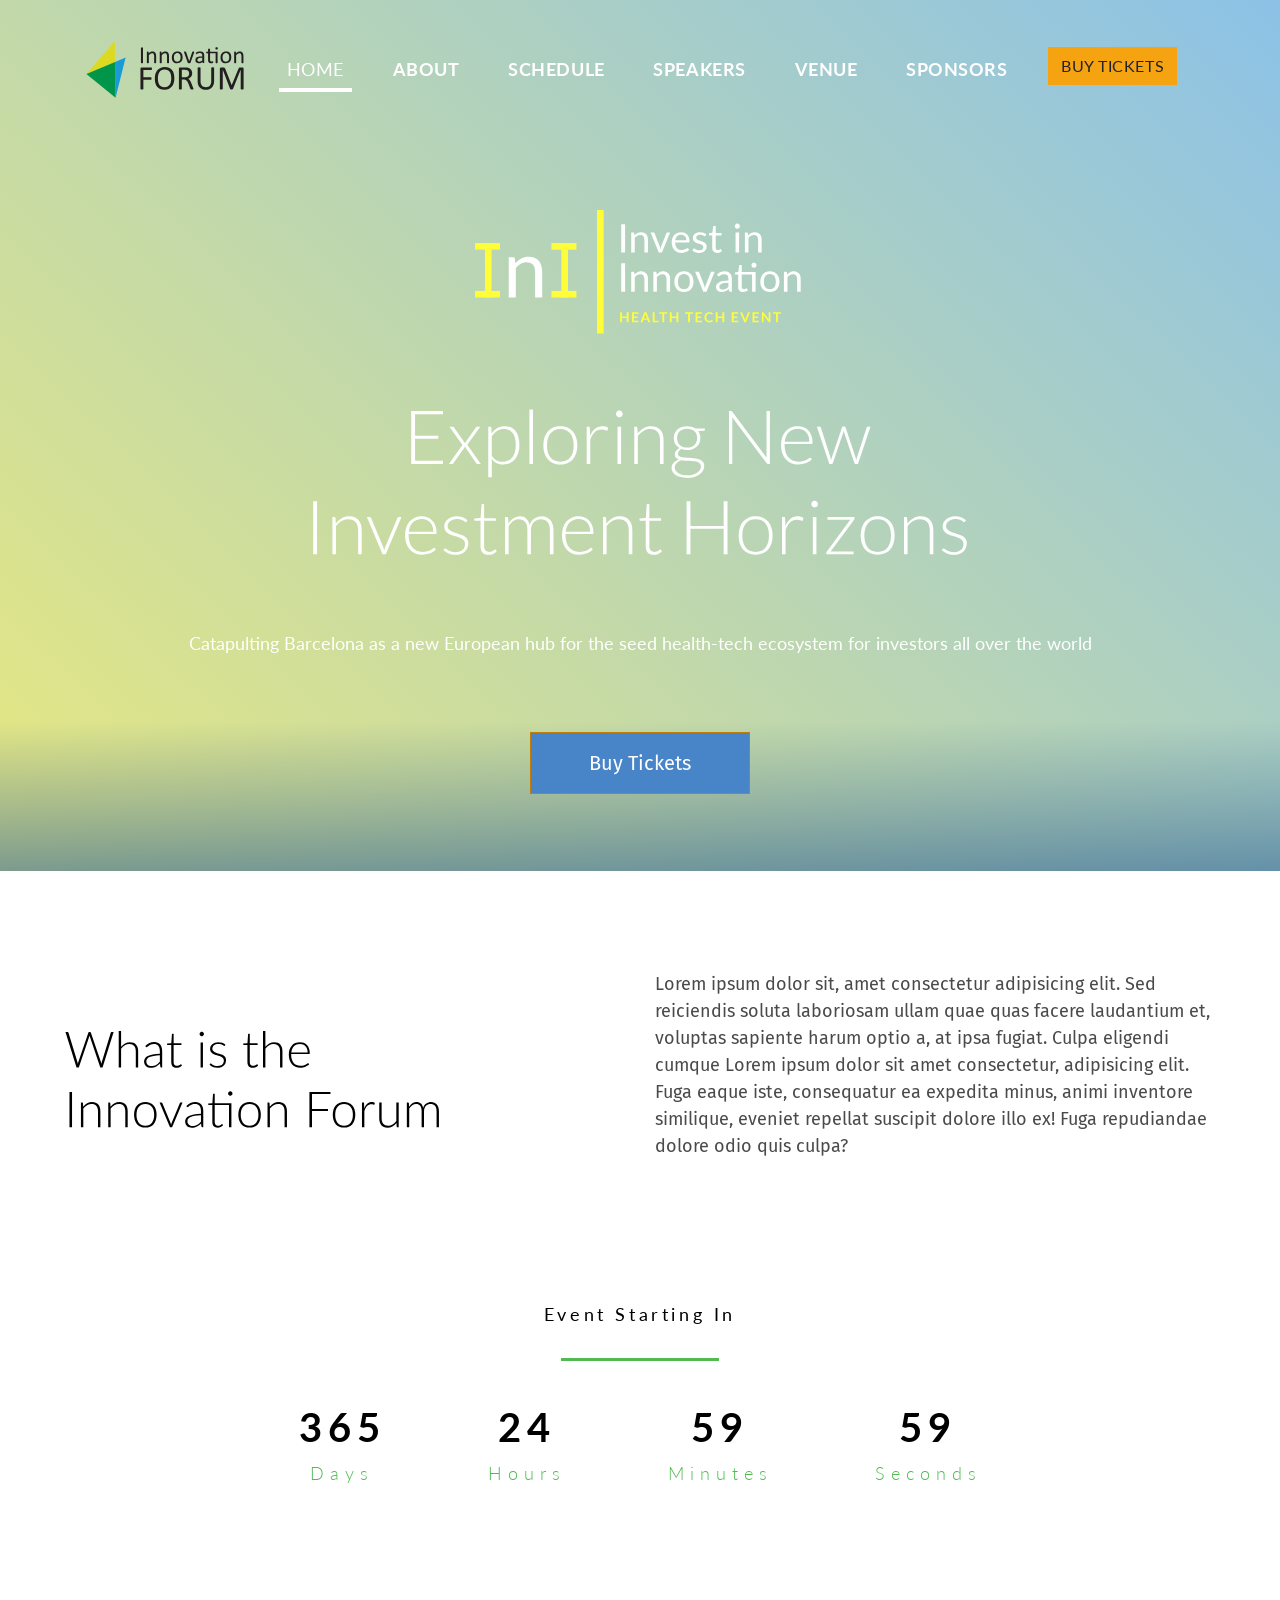
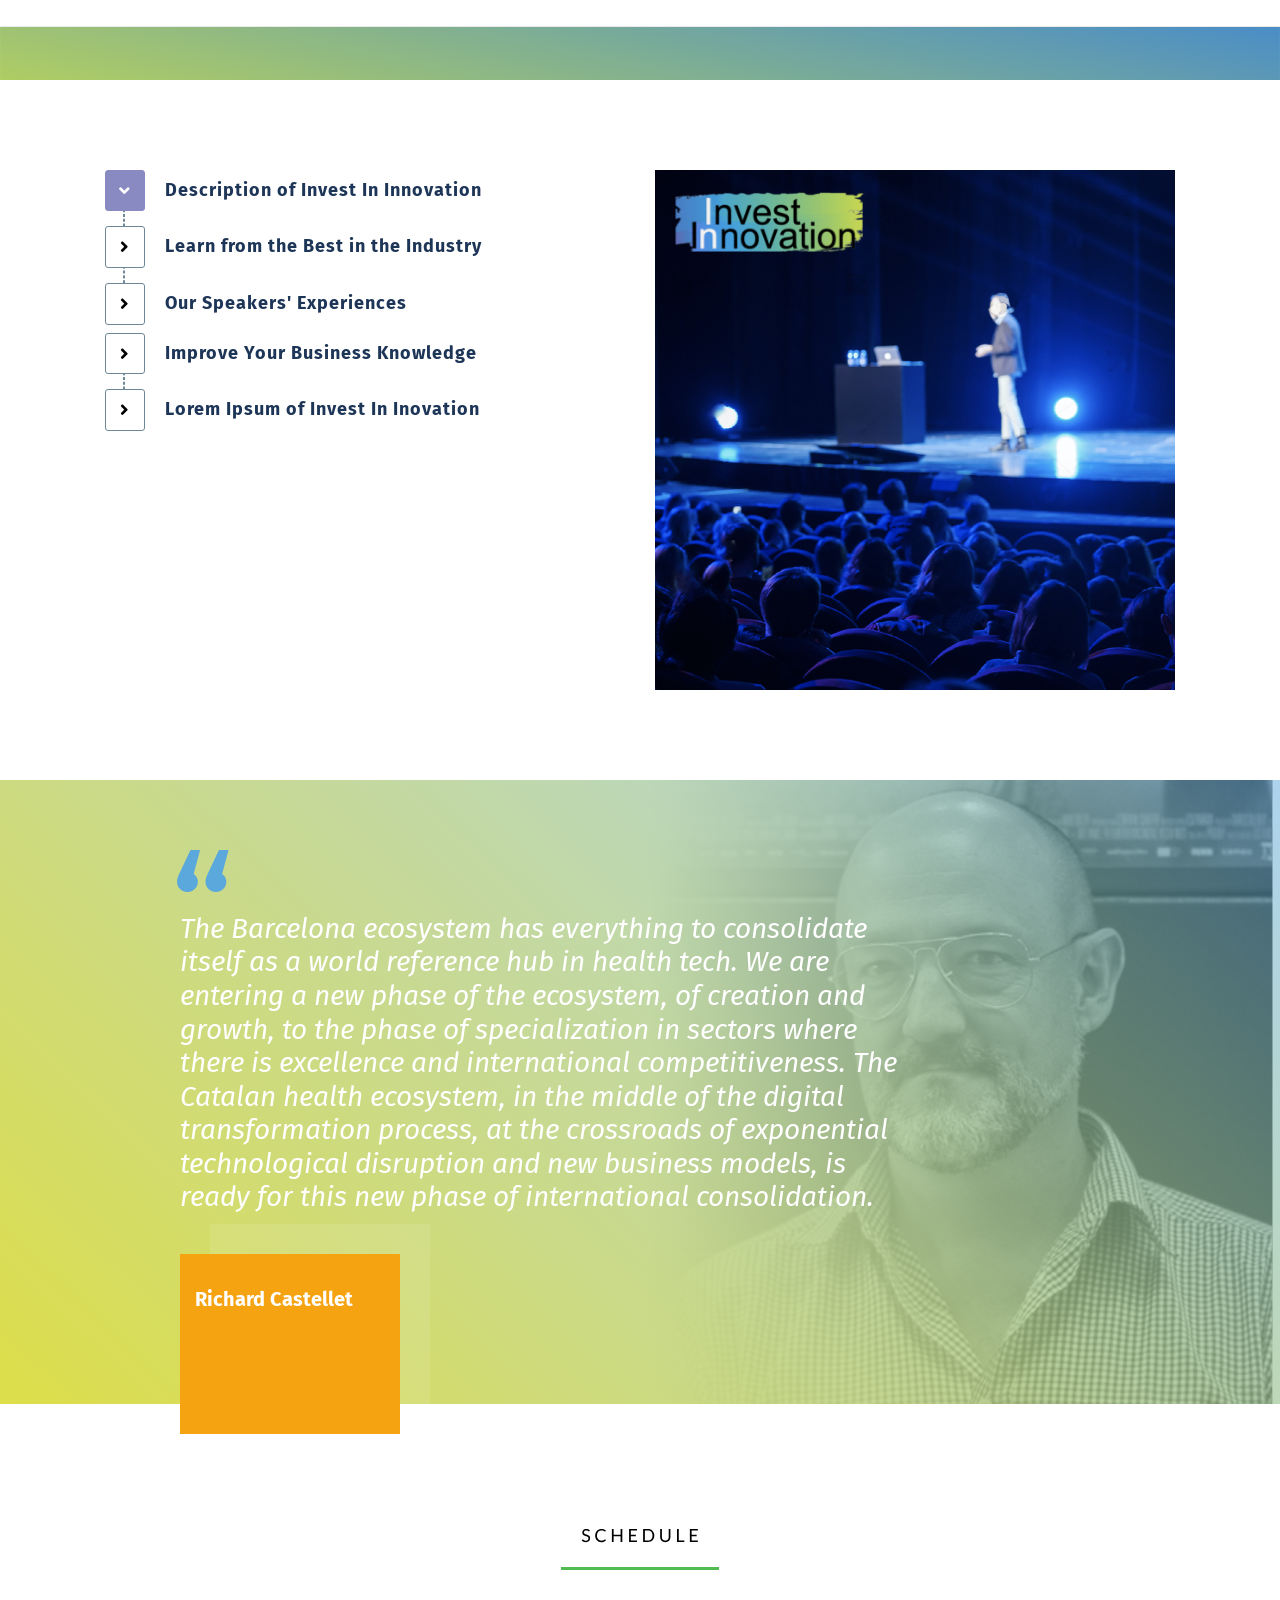
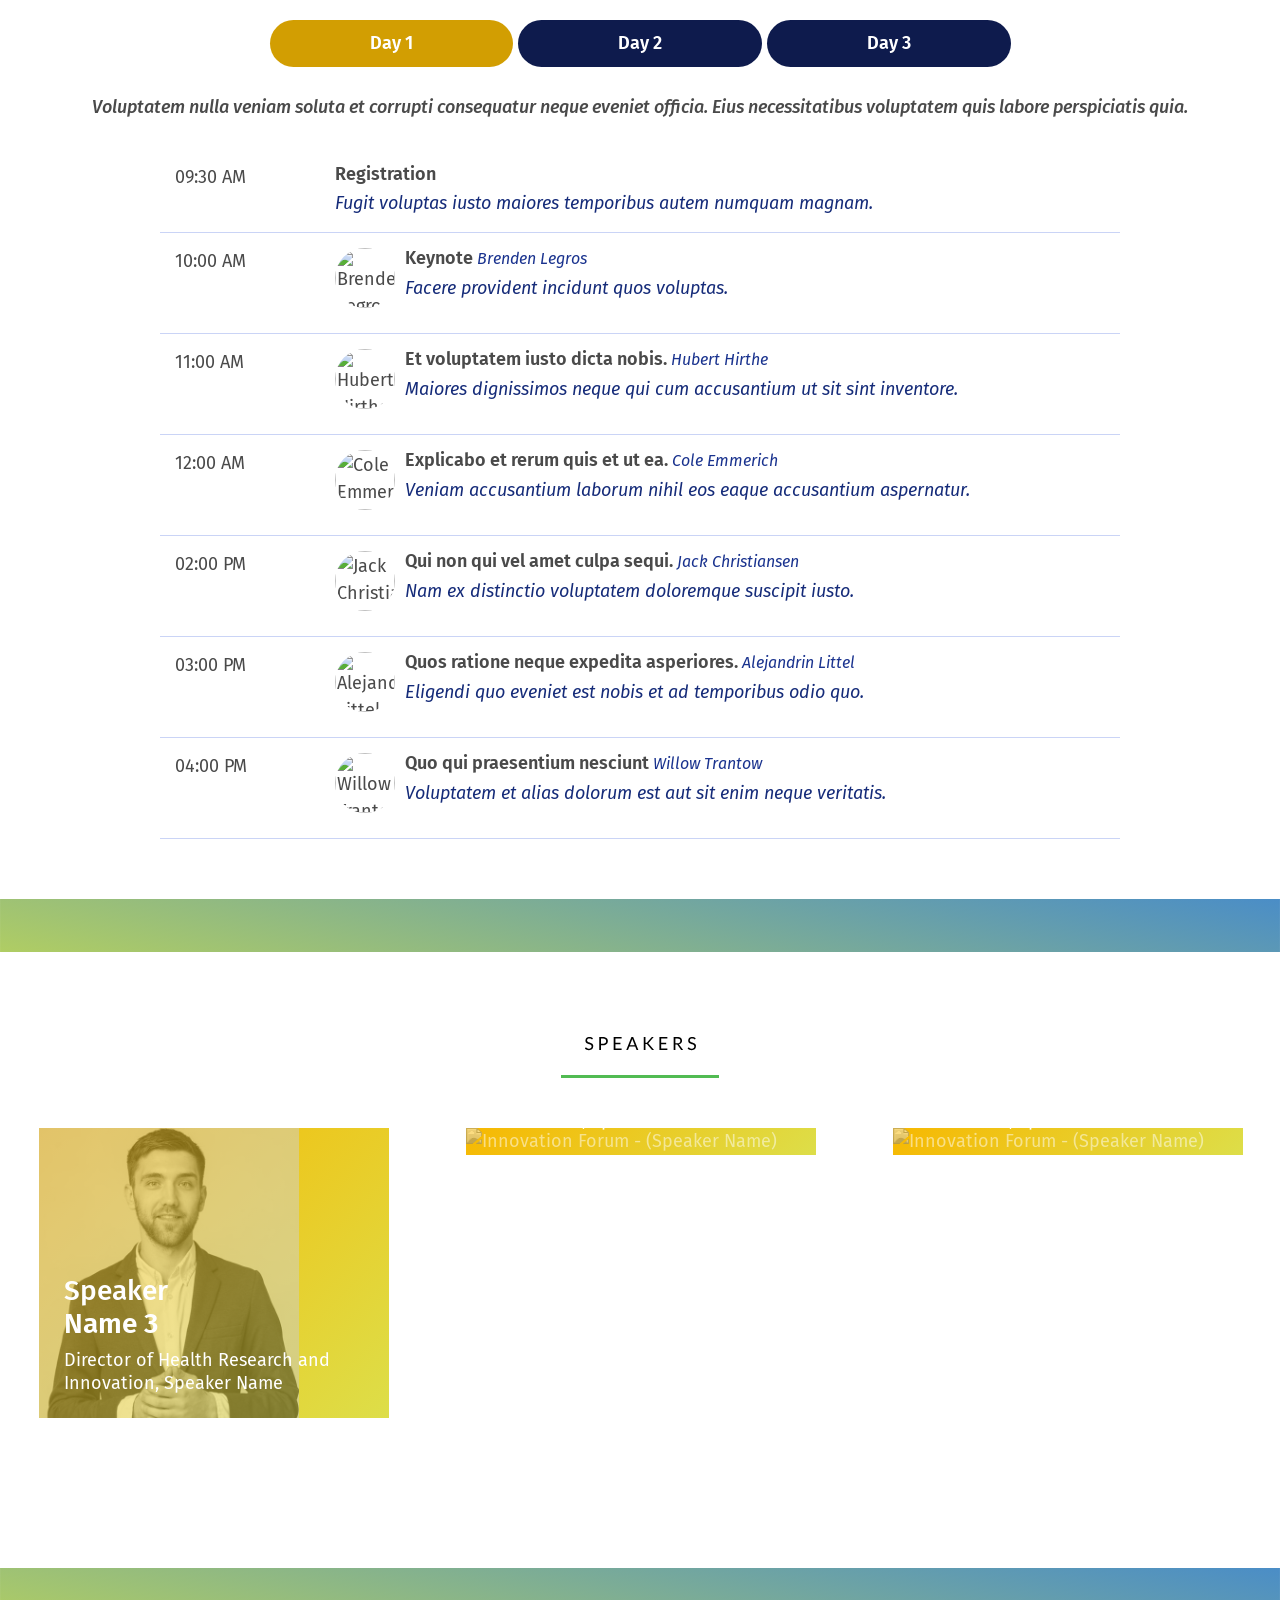
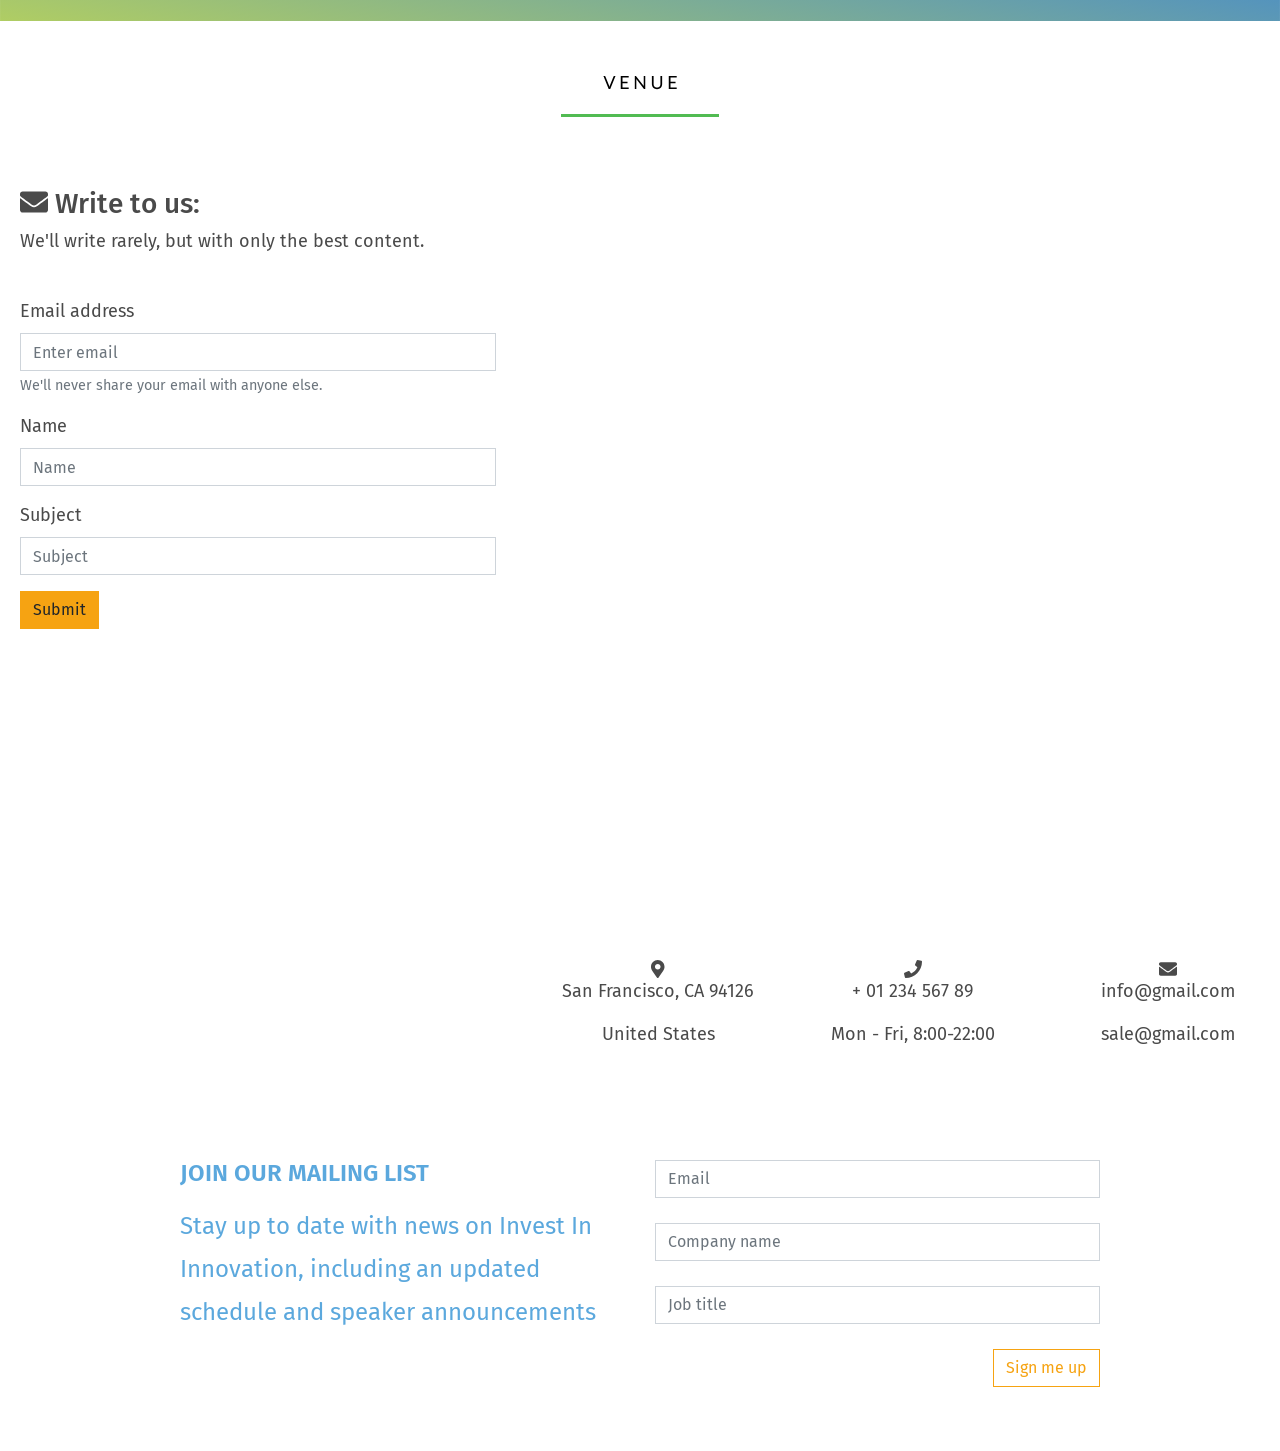
==== index.html @ 5e618ad4 "Updated files and structure" ====
<html lang="en-us">

<head>
    <meta charset="utf-8">
    <meta name="viewport" content="width=device-width, user-scalable=no">
    <meta content="IE=edge,chrome=1" http-equiv="X-UA-Compatible">
    <meta name="theme-color" content="#">
    <title>Invest In Innovation Forum</title>
    <link href="https://fonts.googleapis.com/css?family=Fira+Sans:200,300i,400,600,800" rel="stylesheet">
    <link rel="preconnect" href="https://fonts.googleapis.com">
    <link rel="preconnect" href="https://fonts.gstatic.com" crossorigin>
    <link href="https://fonts.googleapis.com/css2?family=Lato:wght@700&display=swap" rel="stylesheet">
    <script src="https://ajax.googleapis.com/ajax/libs/jquery/1.12.0/jquery.min.js"></script>
    <link href="css/style.css" rel="stylesheet" />
    <link href="css/shame.css" rel="stylesheet" />
    <link href="schedule.css" rel="stylesheet" />
    <link href="Fontawesome/js/fontawesome.min.js" rel="stylesheet">
    <link href="Fontawesome/css/all.min.css" rel="stylesheet">
    <link href="Fontawesome/css/brands.min.css" rel="stylesheet">
    <link href="lib/font-awesome/css/font-awesome.min.css" rel="stylesheet">
  <link href="lib/animate/animate.min.css" rel="stylesheet">
  <link href="lib/venobox/venobox.css" rel="stylesheet">
  <link href="lib/owlcarousel/assets/owl.carousel.min.css" rel="stylesheet">
    <title>Invest in Innovation Forum</title>
    <meta name='robots' content='max-image-preview:large' />
    <meta name="description"
        content="Innovation Forum is proud to present Invest In Innovation, a high caliber, two-day conference displaying the future of the healthcare industry in the next big Innovation Hub, Barcelona, Spain. Get an early-bird ticket now!" />
    <meta name="robots" content="max-snippet:-1, max-image-preview:large, max-video-preview:-1" />
    <!-- <link rel="canonical" href="https://www.horizons.health/" /> -->
    <meta property="og:locale" content="en_GB" />
    <meta property="og:type" content="website" />
    <meta property="og:title" content="Invest in Innovation Forum - Get Your Tickets Now !!" />
    <meta property="og:description"
        content="Innovation Forum is proud to present Invest In Innovation, a high caliber, two-day conference displaying the future of the healthcare industry in the next big Innovation Hub, Barcelona, Spain. Get an early-bird ticket now!" />
    <!-- <meta property="og:url" content="https://www.horizons.health/" /> -->
    <meta property="og:site_name" content="Invest In Innovation Conference" />
    <meta name="twitter:card" content="summary_large_image" />
    <meta name="twitter:description"
        content="Innovation Forum is proud to present Invest In Innovation, a high caliber, two-day conference displaying the future of the healthcare industry in the next big Innovation Hub, Barcelona, Spain. Get an early-bird ticket now!" />
    <meta name="twitter:title" content="Invest in Innovation Forum - Get Your Tickets Now !!" />
    <meta name="twitter:site" content="@Innovation_F" />
    <meta name="twitter:creator" content="@Innovation_F" />
    <meta name="msvalidate.01" content="D6557E4B5E5DD53DD208AFF318657C1C" />
    <meta name="google-site-verification" content="PuX6EXnyDmk45ChRIzCTh4MF5u4_9XWu0lNHl1YGXoU" />
    <meta name="yandex-verification" content="078df958e13ba313" />


</head>

<body>
    <script type="text/javascript">
        // _linkedin_partner_id = "956956";

        window._linkedin_data_partner_ids = window._linkedin_data_partner_ids || [];

        window._linkedin_data_partner_ids.push(_linkedin_partner_id);
    </script>
    <script type="text/javascript">
        (function () {
            var s = document.getElementsByTagName("script")[0];

            var b = document.createElement("script");

            b.type = "text/javascript";
            b.async = true;

            b.src = "https://snap.licdn.com/li.lms-analytics/insight.min.js";

            s.parentNode.insertBefore(b, s);
        })();
    </script>
    <noscript>

        <!-- NEED LINKED IN ACCESS -->

        <!-- <img height="1" width="1" style="display:none;" alt=""
            src="https://dc.ads.linkedin.com/collect/?pid=956956&fmt=gif" /> -->
    </noscript>
    <nav class="main-navbar navbar navbar-expand-xl fixed-top justify-content-between navbar-dark">
        <div class="container">
            <div class="navbar-brand"> <a href="#index"> <img class="logo-dark" src="images/logo_innoforum.svg"
                        alt="Innovation Forum" width="160" height="60"> <img class="logo-light"
                        src="images/logo_innoforum.svg" alt="Innovation Forum" width="160" height="60"> </a></div>
            <button class="navbar-toggler collapsed" type="button" data-toggle="collapse"
                data-target="#navbarSupportedContent" aria-controls="navbarSupportedContent" aria-expanded="false"
                aria-label="Toggle navigation"> <span class="icon-bar"></span> </button>
            <div class="collapse navbar-collapse" id="navbarSupportedContent">
                <ul class="navbar-nav ml-auto">
                    </li>
                    <li class="nav-item active"><a class="nav-link" href="">Home</a></li>
                    <li class="nav-item"><a class="nav-link" href="">About</a></li>
                    <li class="nav-item"><a class="nav-link" href="">Schedule</a></li>
                    <li class="nav-item"><a class="nav-link" href="">Speakers</a></li>
                    <li class="nav-item"><a class="nav-link" href="">Venue</a></li>
                    <li class="nav-item"><a class="nav-link" href="">Sponsors</a></li>
                    <li class="nav-item"><a class="btn btn-primary" href="#" role="button">Buy Tickets</a></li>
                </ul>
            </div>
        </div>
    </nav>
    <script>
        $(document).ready(function () {
            $(".main-navbar .navbar-toggler").on("click", function () {
                $('.main-navbar').toggleClass('opened');
            });

            if ($('body').hasClass('faq-article')) {
                $('.main-navbar	').addClass('navbar-light bg-light').removeClass('navbar-dark');
            } else {
                $(".main-navbar .navbar-toggler").on("click", function () {
                    if ($(window).scrollTop() < 1 && $('.navbar-collapse.collapse').hasClass('show')) {
                        $('.main-navbar').removeClass('navbar-light bg-light').addClass('navbar-dark');
                    } else {
                        $('.main-navbar	').addClass('navbar-light bg-light').removeClass('navbar-dark');
                    }
                });
                $(window).on('scroll', function () {
                    if ($(window).scrollTop() >= 1) {
                        $('.main-navbar').addClass('navbar-light bg-light').removeClass('navbar-dark');
                    } else if ($(window).scrollTop() < 1 && $('.navbar-collapse.collapse').hasClass(
                            'show')) {
                        $('.main-navbar').addClass('navbar-light bg-light').removeClass('navbar-dark');
                    } else {
                        $('.main-navbar').removeClass('navbar-light bg-light').addClass('navbar-dark');
                    }
                });
            }

            $(document).keyup(function (e) {
                if (e.keyCode == 27) {
                    if ($('.navbar-collapse.collapse').hasClass('show')) {
                        $(".navbar-toggler").click();
                    }
                }
            });
        });
    </script>

    <main id="index">
        <header class="default home-header video-header">
            <div class="home-header-bg"
                style="background-image:url('https://www.horizons.health/wp-content/themes/hh-moka/media/home-header-bg.jpg')">
            </div>
            <div class="video-container">
                <video webkit-playsinline="" autoplay="" loop="" muted="">
                    <source src="images/1037762702-preview_wJ7BXAA3_2S5J.mp4" type="video/mp4">
                </video>
            </div>
            <div class="container">
                <div class="ini-logo"> <img src="images/ini_logo.svg" alt="Invest In Innovation Logo" width="330"
                        height="122"></div>
                <img src="images/Explore.svg" alt="Explore New Investments" width="654" height="177" style="
                        margin-bottom: 75px;">
                <section class="explore" style="margin-bottom: 75px;">
                    <p>Catapulting Barcelona as a new European hub for the seed health-tech ecosystem for investors all over the world</p>
                </section>
                <div class="d-flex justify-content-center">
                    <span class="buy-ticket-btn">
                        <button class="btn btn-primary btn-lg active">Buy Tickets</button>
                    </span>
                </div>
                <br>
                <span id="about"></span>
        </header>
        <section class="section-about" style=" margin-top: 50px; margin-bottom: 50px;">
            <div class="container-fluid">
                <div class="row">
                    <div class="col-lg-6">
                        <img src="images/what-is.svg" alt="What Is Innovation Forum" width="374" height="117.6" style="
                        margin-top: 110px; margin-left: 50px; margin-right: 50px; margin-bottom: 50px">
                    </div>
                    <div class="col-lg-6">
                        <p class="whatis-if">Lorem ipsum dolor sit, amet consectetur adipisicing elit. Sed reiciendis
                            soluta laboriosam ullam quae quas facere laudantium et, voluptas sapiente harum optio a, at
                            ipsa fugiat. Culpa eligendi cumque Lorem ipsum dolor sit amet consectetur, adipisicing elit.
                            Fuga eaque iste, consequatur ea expedita minus, animi inventore similique, eveniet repellat
                            suscipit dolore illo ex! Fuga repudiandae dolore odio quis culpa?</p>
                    </div>
                </div>
            </div>
        </section>
        <section id="countdown">
            <div class="container">
                <div class="col-md-12 align-self-center”">
                    <div class=”row”>
                        <h1 class="wow bounceIn" data-wow-delay="0.9s" style="
                                                margin-top: 50‒;
                                                margin-top: 0px;
                                                padding-top: 25px;
                                                padding-bottom: 100‒;
                                            ">

                            <small>Event Starting In </small></h1>
                            <img src="images/countdown_line.svg" style="
                            margin-top: 25‒;
                            margin-top: 0px;
                            padding-top: 25px;
                            padding-bottom: 100‒;
                        ">

                        <!-- Edit js/init.js file for the date and time -->
                        <ul class="countdown">
                            <li> <span class="days">365</span>
                                <h3>Days</h3>
                            </li>
                            <li> <span class="hours">24</span>
                                <h3>Hours</h3>
                            </li>
                            <li> <span class="minutes">59</span>
                                <h3>Minutes</h3>
                            </li>
                            <li> <span class="seconds">59</span>
                                <h3>Seconds</h3>
                            </li>
                        </ul>
                    </div>
                </div>
            </div>
        </section>
        </section>
        <!-- <section>
            <img src="images/border.svg" alt="border" width="1600"
                        height="66">
        </section> -->
        <!-- <section class="section-counters">
            <div class="container">
                <div class="row justify-content-center text-center">
                    <div class="col-sm-6 mb-5 col-lg-3 mb-lg-0">
                        <img src="images/Attendees.svg" alt="Attendees icon" width="97" height="97">
                        <div class="counter-number">
                            <span data-count="300">300+</span>

                        </div>
                        <div class="number-label">ATTENDEES</div>
                    </div>
                    <div class="col-sm-6 mb-5 col-lg-3 mb-lg-0">
                        <img src="images/Podium With Speaker-595b40b65ba036ed117d2217.svg"
                            alt="Podium wirh Speaker icon" width="97" height="97">
                        <div class="counter-number">
                            <span data-count="10">10</span>
                            +
                        </div>
                        <div class="number-label">SPEAKERS</div>
                    </div>
                    <div class="col-sm-6 mb-5 col-lg-3 mb-lg-0">
                        <img src="images/2056-512_1.svg" alt="Investor icon" width="97" height="97">
                        <div class="counter-number">
                            <span data-count="100">100</span>
                            +
                        </div>
                        <div class="number-label">INDUSTRY INVESTORS</div>
                    </div>
                    <div class="col-sm-6 mb-5 col-lg-3 mb-lg-0">
                        <img src="images/Companies.svg" alt="Companies icon" width="97" height="97">
                        <div class="counter-number">
                            <span data-count="30">30</span>
                            +
                        </div>
                        <div class="number-label">START-UPS</div>
                    </div>
                </div>
            </div>
        </section>
        <script type="text/javascript">
            $(window).on('load scroll', function () {
                var topWindow = $(window).scrollTop();
                var heightWindow = $(window).height();
                var bottomWindow = topWindow + heightWindow;
                var top = $('.section-counters').offset().top;

                $(".section-counters .counter-number span").each(function (i) {
                    var path = $(this);
                    var pathCount = path[0].dataset.count;
                    if (top <= bottomWindow) {
                        if (!path.hasClass('counted')) {
                            path.addClass('counted');
                            path.animateNumber({
                                number: pathCount,
                            }, 2000);
                        }
                    }
                });
            });
        </script> -->
         <section>
            <img src="images/border.svg" alt="border" width="1600"
                        height="66">
        </section>
        <section class="description_ini">
        <div class="container-fluid">
            <div class="row">
                <div class="col-lg-6">
                    <div class="panel-group" id="accordion" role="tablist" aria-multiselectable="true">
                        <div class="panel panel-default">
                            <div class="panel-heading" role="tab" id="headingOne">
                                <h4 class="panel-title">
                                    <a role="button" data-toggle="collapse" data-parent="#accordion" href="#collapseOne" aria-expanded="true" aria-controls="collapseOne">
                                        Description of Invest In Innovation
                                    </a>
                                </h4>
                            </div>
                            <div id="collapseOne" class="panel-collapse collapse in" role="tabpanel" aria-labelledby="headingOne">
                                <div class="panel-body">
                                    <p>Lorem ipsum dolor sit amet, consectetur adipiscing elit. Praesent nisl lorem, dictum id pellentesque at, vestibulum ut arcu. Curabitur erat libero, egestas eu tincidunt ac, rutrum ac justo. Vivamus condimentum laoreet lectus, blandit posuere tortor aliquam vitae. Curabitur molestie eros. </p>
                                </div>
                            </div>
                        </div>
                        <div class="panel panel-default">
                            <div class="panel-heading" role="tab" id="headingTwo">
                                <h4 class="panel-title">
                                    <a class="collapsed" role="button" data-toggle="collapse" data-parent="#accordion" href="#collapseTwo" aria-expanded="false" aria-controls="collapseTwo">
                                        Learn from the Best in the Industry
                                    </a>
                                </h4>
                            </div>
                            <div id="collapseTwo" class="panel-collapse collapse" role="tabpanel" aria-labelledby="headingTwo">
                                <div class="panel-body">
                                    <p>Lorem ipsum dolor sit amet, consectetur adipiscing elit. Praesent nisl lorem, dictum id pellentesque at, vestibulum ut arcu. Curabitur erat libero, egestas eu tincidunt ac, rutrum ac justo. Vivamus condimentum laoreet lectus, blandit posuere tortor aliquam vitae. Curabitur molestie eros. </p>
                                </div>
                            </div>
                        </div>
                        <div class="panel panel-default">
                            <div class="panel-heading" role="tab" id="headingThree">
                                <h4 class="panel-title">
                                    <a class="collapsed" role="button" data-toggle="collapse" data-parent="#accordion" href="#collapseThree" aria-expanded="false" aria-controls="collapseThree">
                                        Our Speakers' Experiences 
                                    </a>
                                </h4>
                            </div>
                            <div id="collapseThree" class="panel-collapse collapse" role="tabpanel" aria-labelledby="headingThree">
                                <div class="panel-body">
                                    <p>Lorem ipsum dolor sit amet, consectetur adipiscing elit. Praesent nisl lorem, dictum id pellentesque at, vestibulum ut arcu. Curabitur erat libero, egestas eu tincidunt ac, rutrum ac justo. Vivamus condimentum laoreet lectus, blandit posuere tortor aliquam vitae. Curabitur molestie eros. </p>
                                </div>
                            </div>
                            <div class="panel panel-default">
                                <div class="panel-heading" role="tab" id="headingFour">
                                    <h4 class="panel-title">
                                        <a class="collapsed" role="button" data-toggle="collapse" data-parent="#accordion" href="#collapseFour" aria-expanded="false" aria-controls="collapseFour">
                                            Improve Your Business Knowledge
                                        </a>
                                    </h4>
                                </div>
                                <div id="collapseFour" class="panel-collapse collapse" role="tabpanel" aria-labelledby="headingFour">
                                    <div class="panel-body">
                                        <p>Lorem ipsum dolor sit amet, consectetur adipiscing elit. Praesent nisl lorem, dictum id pellentesque at, vestibulum ut arcu. Curabitur erat libero, egestas eu tincidunt ac, rutrum ac justo. Vivamus condimentum laoreet lectus, blandit posuere tortor aliquam vitae. Curabitur molestie eros. </p>
                                    </div>
                                </div>
                            </div>
                            <div class="panel panel-default">
                                <div class="panel-heading" role="tab" id="headingFive">
                                    <h4 class="panel-title">
                                        <a class="collapsed" role="button" data-toggle="collapse" data-parent="#accordion" href="#collapseFive" aria-expanded="false" aria-controls="collapseFive">
                                            Lorem Ipsum of Invest In Inovation
                                        </a>
                                    </h4>
                                </div>
                                <div id="collapseFive" class="panel-collapse collapse" role="tabpanel" aria-labelledby="headingFive">
                                    <div class="panel-body">
                                        <p>Lorem ipsum dolor sit amet, consectetur adipiscing elit. Praesent nisl lorem, dictum id pellentesque at, vestibulum ut arcu. Curabitur erat libero, egestas eu tincidunt ac, rutrum ac justo. Vivamus condimentum laoreet lectus, blandit posuere tortor aliquam vitae. Curabitur molestie eros. </p>
                                    </div>
                                </div>
                            </div>
                        </div>
                    </div>
                </div>
                <div class="col-lg-6">
                    <img src="images/conference.svg" alt="Invest In Innovation Logo" width="572"
                        height="572">
                </div>
            </div>
        </div>
    </section>
    <section class="testimonials">
        <div id="carouselTestimonials" class="carousel slide carousel-fade" data-ride="carousel" data-pause="true">
            <div class="carousel-inner">
                <div class="carousel-item text-right active">
                    <div class="carousel-item-content">
                        <div class="testimonial-image">
                            <img width="240" height="361" src="images/castlett.svg"
                                class="attachment-speakerlist size-speakerlist"
                                alt="Invest In Innovation - Richard Castellet" loading="lazy" 
                                srcset="images/castlett.svg 240w, images/castlett.svg 150w, images/castlett.svg 300w, images/castlett.svg 768w, images/castlett.svg 900w"
                                sizes="(max-width: 238px) 100vw, 238px" />
                        </div>
                        <div class="container text-left">
                            <div class="row justify-content-right justify-content-md-right">
                                <div class="col-11 col-md-10 offset-lg-1 col-lg-8">
                                    <blockquote> The Barcelona ecosystem has everything to consolidate itself as a
                                        world reference
                                        hub in health tech. We are entering a new phase of the ecosystem, of
                                        creation and growth, to
                                        the phase of specialization in sectors where there is excellence and
                                        international competitiveness.
                                        The Catalan health ecosystem, in the middle of the digital transformation
                                        process, at the crossroads
                                        of exponential technological disruption and new business models, is ready
                                        for this new phase of international
                                        consolidation.</blockquote>
                                    <div class="testimonial-author">
                                        <p class="author-name">Richard Castellet</p>
                                    </div>
                                </div>
                            </div>
                        </div>
                    </div>
                </div>
                <div class="carousel-item text-right ">
                    <div class="carousel-item-content">
                        <div class="testimonial-image">
                            <img width="240" height="361"
                                src="https://www.horizons.health/wp-content/uploads/2019/02/dr_hermann_hauser-700x700.jpg"
                                class="attachment-speakerlist size-speakerlist"
                                alt="Health Horizons Conference - Hermann Hauser" loading="lazy"
                                srcset="https://www.horizons.health/wp-content/uploads/2019/02/dr_hermann_hauser-700x700.jpg 240w, https://www.horizons.health/wp-content/uploads/2019/02/dr_hermann_hauser-150x150.jpg 150w, https://www.horizons.health/wp-content/uploads/2019/02/dr_hermann_hauser-300x300.jpg 300w, https://www.horizons.health/wp-content/uploads/2019/02/dr_hermann_hauser-768x768.jpg 768w, https://www.horizons.health/wp-content/uploads/2019/02/dr_hermann_hauser-250x250.jpg 250w, https://www.horizons.health/wp-content/uploads/2019/02/dr_hermann_hauser-350x350.jpg 350w, https://www.horizons.health/wp-content/uploads/2019/02/dr_hermann_hauser-450x450.jpg 450w, https://www.horizons.health/wp-content/uploads/2019/02/dr_hermann_hauser-650x650.jpg 650w, https://www.horizons.health/wp-content/uploads/2019/02/dr_hermann_hauser-600x600.jpg 600w, https://www.horizons.health/wp-content/uploads/2019/02/dr_hermann_hauser-100x100.jpg 100w, https://www.horizons.health/wp-content/uploads/2019/02/dr_hermann_hauser.jpg 900w"
                                sizes="(max-width: 238px) 100vw, 238px" />
                        </div>
                        <div class="container text-left">
                            <div class="row justify-content-center justify-content-md-center">
                                <div class="col-11 col-md-10 offset-lg-1 col-lg-8">
                                    <blockquote> Lorem, ipsum dolor sit amet consectetur adipisicing elit. Sunt, exercitationem nemo dolorem nobis mollitia aperiam facilis accusamus hic repellat quo quis quidem dignissimos quisquam illo itaque, omnis doloremque, repudiandae cum? Lorem ipsum dolor sit, amet consectetur adipisicing elit. Commodi temporibus provident iste voluptatum ullam possimus laboriosam asperiores totam minima rerum ipsum natus quisquam repudiandae neque libero, soluta similique cupiditate placeat.</blockquote>
                                    <div class="testimonial-author">
                                        <p class="author-name">Dr. Hermann Hauser</p>
                                    </div>
                                </div>
                            </div>
                        </div>
                    </div>
                </div>
                <div class="carousel-item text-right ">
                    <div class="carousel-item-content">
                        <div class="testimonial-image">
                            <img width="238" height="297"
                                src="https://www.horizons.health/wp-content/uploads/2019/02/Screen-Shot-2013-10-09-at-22.54.03.png"
                                class="attachment-speakerlist size-speakerlist"
                                alt="Health Horizons Conference - Andy Richards" loading="lazy"
                                srcset="https://www.horizons.health/wp-content/uploads/2019/02/Screen-Shot-2013-10-09-at-22.54.03.png 238w, https://www.horizons.health/wp-content/uploads/2019/02/Screen-Shot-2013-10-09-at-22.54.03-200x250.png 200w"
                                sizes="(max-width: 238px) 100vw, 238px" />
                        </div>
                        <div class="container text-left">
                            <div class="row justify-content-center justify-content-md-center">
                                <div class="col-11 col-md-10 offset-lg-1 col-lg-8">
                                    <blockquote> Exciting, really dynamic atmosphere and I look forward to be
                                        involved in these events in the future</blockquote>
                                    <div class="testimonial-author">
                                        <p class="author-name">Dr. Andy Richards</p>
                                    </div>
                                </div>
                            </div>
                        </div>
                    </div>
                </div>
                <div class="carousel-item text-right ">
                    <div class="carousel-item-content">
                        <div class="testimonial-image">
                            <img width="240" height="361"
                                src="https://www.horizons.health/wp-content/uploads/2019/02/ann-700x700.jpeg"
                                class="attachment-speakerlist size-speakerlist"
                                alt="Health Horizons Conference - Ann" loading="lazy"
                                srcset="https://www.horizons.health/wp-content/uploads/2019/02/ann-700x700.jpeg 700w, https://www.horizons.health/wp-content/uploads/2019/02/ann-150x150.jpeg 150w, https://www.horizons.health/wp-content/uploads/2019/02/ann-300x300.jpeg 300w, https://www.horizons.health/wp-content/uploads/2019/02/ann-100x100.jpeg 100w"
                                sizes="(max-width: 240px) 100vw, 240px" />
                        </div>
                        <div class="container text-left">
                            <div class="row justify-content-center justify-content-md-center">
                                <div class="col-11 col-md-10 offset-lg-1 col-lg-8">
                                    <blockquote> it's been an absolutely fantastic opportunity to come here and see
                                        innovation happening on the ground</blockquote>
                                    <div class="testimonial-author">
                                        <p class="author-name">Dr. Ann Connolly</p>
                                    </div>
                                </div>
                            </div>
                        </div>
                    </div>
                </div>
            </div>
            <div class="arrows">
                <div class="container">
                    <div class="row justify-content-center justify-content-md-center">
                        <div class="col-11 col-md-10 offset-lg-1 col-lg-8">
                            <a class="carousel-control-prev" href="#carouselTestimonials" role="button"
                                data-slide="prev">
                                <span class="carousel-control-prev-icon" aria-hidden="true"></span>
                                <span class="sr-only">Previous</span>
                            </a>
                            <a class="carousel-control-next" href="#carouselTestimonials" role="button"
                                data-slide="next">
                                <span class="carousel-control-next-icon" aria-hidden="true"></span>
                                <span class="sr-only">Next</span>
                            </a>
                        </div>
                    </div>
                </div>
            </div>
        </div>
    </section>
        <!-- <section class="section-default">

            <div class="container">
                <div class="row justify-content-center">
                    <div class="col-11 col-sm-12 col-lg-10">
                        <div class="row">
                            <div>
                                <h2 class="section-title"> The Next Great HealthTech Innovation Hub </h2>
                            </div>
                            <div class="col-md-6 mt-5 mt-md-0"><img src="images/barcelona_health_hub.jpeg"
                                    alt="Investor icon" width="650" height="360"></div>
                            <p class="col-md-6">The World Health Organization defines health technology
                                as the "application of organized knowledge and skills in the form of devices, drugs,
                                vaccines, procedures and systems developed to solve a health problem and improve the
                                quality of life. This includes pharmaceuticals, organizational devices, procedures
                                and systems used in the healthcare industry, as well as computer-aided information
                                systems.</p>

                            <p>Traditionally, Tel Aviv (Israel), Boston (USA) and Cambridge (UK) have become
                                some of the most recognized centers of healthcare innovation in the world. Recently,
                                Barcelona has emerged as the next great innovation center, showing the promise of
                                reaching this pinnacle level in the fight to be the next great innovation benchmark
                                in Europe.
                            </p>
                            <p class="col-md-12">The last few years have shown a significant growth in the number of
                                Catalan
                                start-ups. As a result, custom programs, such as IMAGINE IF, have been exceptionally
                                successful in focusing on supporting innovative projects and maximizing their
                                business potential.
                            </p>
                            <br>The success of established startups can be primarily attributed to increased
                            access to financial support from national and local governments, as well as
                            collaborative coworking spaces.
                            <br>
                            <br>The documented track record of success shows that Barcelona is on the brink of
                            an explosion of innovation and the next main target for private or institutional
                            investment. The injection of capital from the private sector could accelerate the
                            growth of Catalan scientific companies and keep Barcelona as the next great hub of
                            innovation.
                        </div>
                    </div>
                </div>
            </div>
            </div>
            </div>
            <span id="speakers"></span>
        </section> -->
        <section id="schedule" class="section-with-bg">
            <div class="container-fluid">
              <div class="section-header">
                <img src="images/event_schedule.svg" alt="Invest In Innovation Logo" width="158"
                        height="46">
              </div>
      
              <ul class="nav nav-tabs" role="tablist">
                <li class="nav-item">
                  <a class="nav-link active" href="#day-1" role="tab" data-toggle="tab">Day 1</a>
                </li>
                <li class="nav-item">
                  <a class="nav-link" href="#day-2" role="tab" data-toggle="tab">Day 2</a>
                </li>
                <li class="nav-item">
                  <a class="nav-link" href="#day-3" role="tab" data-toggle="tab">Day 3</a>
                </li>
              </ul>
      
              <h3 class="sub-heading">Voluptatem nulla veniam soluta et corrupti consequatur neque eveniet officia. Eius
                necessitatibus voluptatem quis labore perspiciatis quia.</h3>
      
              <div class="tab-content row justify-content-center">
      
                <!-- Schdule Day 1 -->
                <div role="tabpanel" class="col-lg-9 tab-pane fade show active" id="day-1">
      
                  <div class="row schedule-item">
                    <div class="col-md-2"><time>09:30 AM</time></div>
                    <div class="col-md-10">
                      <h4>Registration</h4>
                      <p>Fugit voluptas iusto maiores temporibus autem numquam magnam.</p>
                    </div>
                  </div>
      
                  <div class="row schedule-item">
                    <div class="col-md-2"><time>10:00 AM</time></div>
                    <div class="col-md-10">
                      <div class="speaker">
                        <img src="img/speakers/5.jpg" alt="Brenden Legros">
                      </div>
                      <h4>Keynote <span>Brenden Legros</span></h4>
                      <p>Facere provident incidunt quos voluptas.</p>
                    </div>
                  </div>
      
                  <div class="row schedule-item">
                    <div class="col-md-2"><time>11:00 AM</time></div>
                    <div class="col-md-10">
                      <div class="speaker">
                        <img src="img/speakers/6.jpg" alt="Hubert Hirthe">
                      </div>
                      <h4>Et voluptatem iusto dicta nobis. <span>Hubert Hirthe</span></h4>
                      <p>Maiores dignissimos neque qui cum accusantium ut sit sint inventore.</p>
                    </div>
                  </div>
      
                  <div class="row schedule-item">
                    <div class="col-md-2"><time>12:00 AM</time></div>
                    <div class="col-md-10">
                      <div class="speaker">
                        <img src="img/speakers/7.jpg" alt="Cole Emmerich">
                      </div>
                      <h4>Explicabo et rerum quis et ut ea. <span>Cole Emmerich</span></h4>
                      <p>Veniam accusantium laborum nihil eos eaque accusantium aspernatur.</p>
                    </div>
                  </div>
      
                  <div class="row schedule-item">
                    <div class="col-md-2"><time>02:00 PM</time></div>
                    <div class="col-md-10">
                      <div class="speaker">
                        <img src="img/speakers/4.jpg" alt="Jack Christiansen">
                      </div>
                      <h4>Qui non qui vel amet culpa sequi. <span>Jack Christiansen</span></h4>
                      <p>Nam ex distinctio voluptatem doloremque suscipit iusto.</p>
                    </div>
                  </div>
      
                  <div class="row schedule-item">
                    <div class="col-md-2"><time>03:00 PM</time></div>
                    <div class="col-md-10">
                      <div class="speaker">
                        <img src="img/speakers/9.jpg" alt="Alejandrin Littel">
                      </div>
                      <h4>Quos ratione neque expedita asperiores. <span>Alejandrin Littel</span></h4>
                      <p>Eligendi quo eveniet est nobis et ad temporibus odio quo.</p>
                    </div>
                  </div>
      
                  <div class="row schedule-item">
                    <div class="col-md-2"><time>04:00 PM</time></div>
                    <div class="col-md-10">
                      <div class="speaker">
                        <img src="img/speakers/8.jpg" alt="Willow Trantow">
                      </div>
                      <h4>Quo qui praesentium nesciunt <span>Willow Trantow</span></h4>
                      <p>Voluptatem et alias dolorum est aut sit enim neque veritatis.</p>
                    </div>
                  </div>
      
                </div>
                <div role="tabpanel" class="col-lg-9  tab-pane fade" id="day-2">
      
                  <div class="row schedule-item">
                    <div class="col-md-2"><time>10:00 AM</time></div>
                    <div class="col-md-10">
                      <div class="speaker">
                        <img src="img/speakers/7.jpg" alt="Brenden Legros">
                      </div>
                      <h4>Libero corrupti explicabo itaque. <span>Brenden Legros</span></h4>
                      <p>Facere provident incidunt quos voluptas.</p>
                    </div>
                  </div>
      
                  <div class="row schedule-item">
                    <div class="col-md-2"><time>11:00 AM</time></div>
                    <div class="col-md-10">
                      <div class="speaker">
                        <img src="img/speakers/4.jpg" alt="Hubert Hirthe">
                      </div>
                      <h4>Et voluptatem iusto dicta nobis. <span>Hubert Hirthe</span></h4>
                      <p>Maiores dignissimos neque qui cum accusantium ut sit sint inventore.</p>
                    </div>
                  </div>
      
                  <div class="row schedule-item">
                    <div class="col-md-2"><time>12:00 AM</time></div>
                    <div class="col-md-10">
                      <div class="speaker">
                        <img src="img/speakers/3.jpg" alt="Cole Emmerich">
                      </div>
                      <h4>Explicabo et rerum quis et ut ea. <span>Cole Emmerich</span></h4>
                      <p>Veniam accusantium laborum nihil eos eaque accusantium aspernatur.</p>
                    </div>
                  </div>
      
                  <div class="row schedule-item">
                    <div class="col-md-2"><time>02:00 PM</time></div>
                    <div class="col-md-10">
                      <div class="speaker">
                        <img src="img/speakers/6.jpg" alt="Jack Christiansen">
                      </div>
                      <h4>Qui non qui vel amet culpa sequi. <span>Jack Christiansen</span></h4>
                      <p>Nam ex distinctio voluptatem doloremque suscipit iusto.</p>
                    </div>
                  </div>
      
                  <div class="row schedule-item">
                    <div class="col-md-2"><time>03:00 PM</time></div>
                    <div class="col-md-10">
                      <div class="speaker">
                        <img src="img/speakers/3.jpg" alt="Alejandrin Littel">
                      </div>
                      <h4>Quos ratione neque expedita asperiores. <span>Alejandrin Littel</span></h4>
                      <p>Eligendi quo eveniet est nobis et ad temporibus odio quo.</p>
                    </div>
                  </div>
      
                  <div class="row schedule-item">
                    <div class="col-md-2"><time>04:00 PM</time></div>
                    <div class="col-md-10">
                      <div class="speaker">
                        <img src="img/speakers/2.jpg" alt="Willow Trantow">
                      </div>
                      <h4>Quo qui praesentium nesciunt <span>Willow Trantow</span></h4>
                      <p>Voluptatem et alias dolorum est aut sit enim neque veritatis.</p>
                    </div>
                  </div>
      
                </div>
                <!-- End Schdule Day 2 -->
      
                <!-- Schdule Day 3 -->
                <div role="tabpanel" class="col-lg-9  tab-pane fade" id="day-3">
      
                  <div class="row schedule-item">
                    <div class="col-md-2"><time>10:00 AM</time></div>
                    <div class="col-md-10">
                      <div class="speaker">
                        <img src="img/speakers/2.jpg" alt="Hubert Hirthe">
                      </div>
                      <h4>Et voluptatem iusto dicta nobis. <span>Hubert Hirthe</span></h4>
                      <p>Maiores dignissimos neque qui cum accusantium ut sit sint inventore.</p>
                    </div>
                  </div>
      
                  <div class="row schedule-item">
                    <div class="col-md-2"><time>11:00 AM</time></div>
                    <div class="col-md-10">
                      <div class="speaker">
                        <img src="img/speakers/7.jpg" alt="Cole Emmerich">
                      </div>
                      <h4>Explicabo et rerum quis et ut ea. <span>Cole Emmerich</span></h4>
                      <p>Veniam accusantium laborum nihil eos eaque accusantium aspernatur.</p>
                    </div>
                  </div>
      
                  <div class="row schedule-item">
                    <div class="col-md-2"><time>12:00 AM</time></div>
                    <div class="col-md-10">
                      <div class="speaker">
                        <img src="img/speakers/1.jpg" alt="Brenden Legros">
                      </div>
                      <h4>Libero corrupti explicabo itaque. <span>Brenden Legros</span></h4>
                      <p>Facere provident incidunt quos voluptas.</p>
                    </div>
                  </div>
      
                  <div class="row schedule-item">
                    <div class="col-md-2"><time>02:00 PM</time></div>
                    <div class="col-md-10">
                      <div class="speaker">
                        <img src="img/speakers/9.jpg" alt="Jack Christiansen">
                      </div>
                      <h4>Qui non qui vel amet culpa sequi. <span>Jack Christiansen</span></h4>
                      <p>Nam ex distinctio voluptatem doloremque suscipit iusto.</p>
                    </div>
                  </div>
      
                  <div class="row schedule-item">
                    <div class="col-md-2"><time>03:00 PM</time></div>
                    <div class="col-md-10">
                      <div class="speaker">
                        <img src="img/speakers/5.jpg" alt="Alejandrin Littel">
                      </div>
                      <h4>Quos ratione neque expedita asperiores. <span>Alejandrin Littel</span></h4>
                      <p>Eligendi quo eveniet est nobis et ad temporibus odio quo.</p>
                    </div>
                  </div>
      
                  <div class="row schedule-item">
                    <div class="col-md-2"><time>04:00 PM</time></div>
                    <div class="col-md-10">
                      <div class="speaker">
                        <img src="img/speakers/6.jpg" alt="Willow Trantow">
                      </div>
                      <h4>Quo qui praesentium nesciunt <span>Willow Trantow</span></h4>
                      <p>Voluptatem et alias dolorum est aut sit enim neque veritatis.</p>
                    </div>
                  </div>
      
                </div>
              </div>
            </div>
          </section>
          <section>
            <img src="images/border.svg" alt="border" width="1600"
                        height="66">
        </section>
        <section class="speakers-list">
            <div class="container-fluid">
                <div class="section-header">
                    <div class="speaker-title">
                  <img src="images/speakers-title.svg" alt="Invest In Innovation Logo" width="158"
                          height="46">
                        </div>
                </div>
                </div>
                <div class="speakers speakers-slider">
                    <div class="px-3">
                        <a href="" class="speaker">
                            <img src="images/speaker1.svg"
                                alt="Innovation Forum - (Speaker Name)">
                            <div class="speaker-info">
                                <h3 class="speaker-name">
                                    Speaker
                                    <br>
                                    <strong>Name</strong>
                                </h3>
                                <p class="speaker-position">SVP, Chief Medical Officer, Internal Medicine, Speaker Name
                                </p>
                                <div class="view-details">
                                    <span>
                                        View details
                                        <i class="fa fa-angle-right"></i>
                                    </span>
                                </div>
                            </div>
                        </a>
                    </div>
                    <div class="px-3">
                        <a href="" class="speaker">
                            <img src="images/speaker2.svg"
                                alt="Innovation Forum - (Speaker Name)">
                            <div class="speaker-info">
                                <h3 class="speaker-name">
                                    Speaker
                                    <br>
                                    <strong>Name 2</strong>
                                </h3>
                                <p class="speaker-position">Chief Science Officer, Speaker Name</p>
                                <div class="view-details">
                                    <span>
                                        View details
                                        <i class="fa fa-angle-right"></i>
                                    </span>
                                </div>
                            </div>
                        </a>
                    </div>
                    <div class="px-3">
                        <a href="" class="speaker">
                            <img src="images/speaker3.svg"
                                alt="Innovation Forum - (Speaker Name)">
                            <div class="speaker-info">
                                <h3 class="speaker-name">
                                    Speaker
                                    <br>
                                    <strong>Name 3</strong>
                                </h3>
                                <p class="speaker-position">Director of Health Research and Innovation, Speaker Name</p>
                                <div class="view-details">
                                    <span>
                                        View details
                                        <i class="fa fa-angle-right"></i>
                                    </span>
                                </div>
                            </div>
                        </a>
                    </div>
                    <div class="px-3">
                        <a href="" class="speaker">
                            <img src="images/speaker4.svg"
                                alt="Innovation Forum - (Speaker Name)">
                            <div class="speaker-info">
                                <h3 class="speaker-name">
                                    Speaker
                                    <br>
                                    <strong>Name 3</strong>
                                </h3>
                                <p class="speaker-position">Director of Health Research and Innovation, Speaker Name</p>
                                <div class="view-details">
                                    <span>
                                        View details
                                        <i class="fa fa-angle-right"></i>
                                    </span>
                                </div>
                            </div>
                        </a>
                    </div>
                    <div class="px-3">
                        <a href="" class="speaker">
                            <img src="https://www.horizons.health/wp-content/uploads/2019/02/maria700.jpg"
                                alt="Innovation Forum - (Speaker Name)">
                            <div class="speaker-info">
                                <h3 class="speaker-name">
                                    Speaker
                                    <br>
                                    <strong>Name 3</strong>
                                </h3>
                                <p class="speaker-position">Director of Health Research and Innovation, Speaker Name</p>
                                <div class="view-details">
                                    <span>
                                        View details
                                        <i class="fa fa-angle-right"></i>
                                    </span>
                                </div>
                            </div>
                        </a>
                    </div>
                    <div class="px-3">
                        <a href="" class="speaker">
                            <img src="https://www.horizons.health/wp-content/uploads/2019/02/maria700.jpg"
                                alt="Innovation Forum - (Speaker Name)">
                            <div class="speaker-info">
                                <h3 class="speaker-name">
                                    Speaker
                                    <br>
                                    <strong>Name 3</strong>
                                </h3>
                                <p class="speaker-position">Director of Health Research and Innovation, Speaker Name</p>
                                <div class="view-details">
                                    <span>
                                        View details
                                        <i class="fa fa-angle-right"></i>
                                    </span>
                                </div>
                            </div>
                        </a>
                    </div>
                    <div class="px-3">
                        <a href="" class="speaker">
                            <img src="https://www.horizons.health/wp-content/uploads/2019/02/maria700.jpg"
                                alt="Innovation Forum - (Speaker Name)">
                            <div class="speaker-info">
                                <h3 class="speaker-name">
                                    Speaker
                                    <br>
                                    <strong>Name 3</strong>
                                </h3>
                                <p class="speaker-position">Director of Health Research and Innovation, Speaker Name</p>
                                <div class="view-details">
                                    <span>
                                        View details
                                        <i class="fa fa-angle-right"></i>
                                    </span>
                                </div>
                            </div>
                        </a>
                    </div>
                    <div class="px-3">
                        <a href="" class="speaker">
                            <img src="https://www.horizons.health/wp-content/uploads/2019/02/maria700.jpg"
                                alt="Innovation Forum - (Speaker Name)">
                            <div class="speaker-info">
                                <h3 class="speaker-name">
                                    Speaker
                                    <br>
                                    <strong>Name 3</strong>
                                </h3>
                                <p class="speaker-position">Director of Health Research and Innovation, Speaker Name</p>
                                <div class="view-details">
                                    <span>
                                        View details
                                        <i class="fa fa-angle-right"></i>
                                    </span>
                                </div>
                            </div>
                        </a>
                    </div>
                    <div class="px-3">
                        <a href="" class="speaker">
                            <img src="https://www.horizons.health/wp-content/uploads/2019/02/maria700.jpg"
                                alt="Innovation Forum - (Speaker Name)">
                            <div class="speaker-info">
                                <h3 class="speaker-name">
                                    Speaker
                                    <br>
                                    <strong>Name 3</strong>
                                </h3>
                                <p class="speaker-position">Director of Health Research and Innovation, Speaker Name</p>
                                <div class="view-details">
                                    <span>
                                        View details
                                        <i class="fa fa-angle-right"></i>
                                    </span>
                                </div>
                            </div>
                        </a>
                    </div>
                    <div class="px-3">
                        <a href="" class="speaker">
                            <img src="https://www.horizons.health/wp-content/uploads/2019/02/maria700.jpg"
                                alt="Innovation Forum - (Speaker Name)">
                            <div class="speaker-info">
                                <h3 class="speaker-name">
                                    Speaker
                                    <br>
                                    <strong>Name 3</strong>
                                </h3>
                                <p class="speaker-position">Director of Health Research and Innovation, Speaker Name</p>
                                <div class="view-details">
                                    <span>
                                        View details
                                        <i class="fa fa-angle-right"></i>
                                    </span>
                                </div>
                            </div>
                        </a>
                    </div>
                    <div class="px-3">
                        <a href="" class="speaker">
                            <img src="https://www.horizons.health/wp-content/uploads/2019/02/maria700.jpg"
                                alt="Innovation Forum - (Speaker Name)">
                            <div class="speaker-info">
                                <h3 class="speaker-name">
                                    Speaker
                                    <br>
                                    <strong>Name 3</strong>
                                </h3>
                                <p class="speaker-position">Director of Health Research and Innovation, Speaker Name</p>
                                <div class="view-details">
                                    <span>
                                        View details
                                        <i class="fa fa-angle-right"></i>
                                    </span>
                                </div>
                            </div>
                        </a>
                    </div>
                    <div class="px-3">
                        <a href="" class="speaker">
                            <img src="https://www.horizons.health/wp-content/uploads/2019/02/maria700.jpg"
                                alt="Innovation Forum - (Speaker Name)">
                            <div class="speaker-info">
                                <h3 class="speaker-name">
                                    Speaker
                                    <br>
                                    <strong>Name 3</strong>
                                </h3>
                                <p class="speaker-position">Director of Health Research and Innovation, Speaker Name</p>
                                <div class="view-details">
                                    <span>
                                        View details
                                        <i class="fa fa-angle-right"></i>
                                    </span>
                                </div>
                            </div>
                        </a>
                    </div>
                    <div class="px-3">
                        <a href="" class="speaker">
                            <img src="https://www.horizons.health/wp-content/uploads/2019/02/maria700.jpg"
                                alt="Innovation Forum - (Speaker Name)">
                            <div class="speaker-info">
                                <h3 class="speaker-name">
                                    Speaker
                                    <br>
                                    <strong>Name 3</strong>
                                </h3>
                                <p class="speaker-position">Director of Health Research and Innovation, Speaker Name</p>
                                <div class="view-details">
                                    <span>
                                        View details
                                        <i class="fa fa-angle-right"></i>
                                    </span>
                                </div>
                            </div>
                        </a>
                    </div>
                    <div class="px-3">
                        <a href="" class="speaker">
                            <img src="https://www.horizons.health/wp-content/uploads/2019/02/maria700.jpg"
                                alt="Innovation Forum - (Speaker Name)">
                            <div class="speaker-info">
                                <h3 class="speaker-name">
                                    Speaker
                                    <br>
                                    <strong>Name 3</strong>
                                </h3>
                                <p class="speaker-position">Director of Health Research and Innovation, Speaker Name</p>
                                <div class="view-details">
                                    <span>
                                        View details
                                        <i class="fa fa-angle-right"></i>
                                    </span>
                                </div>
                            </div>
                        </a>
                    </div>
                    <div class="px-3">
                        <a href="" class="speaker">
                            <img src="https://www.horizons.health/wp-content/uploads/2019/02/maria700.jpg"
                                alt="Innovation Forum - (Speaker Name)">
                            <div class="speaker-info">
                                <h3 class="speaker-name">
                                    Speaker
                                    <br>
                                    <strong>Name 3</strong>
                                </h3>
                                <p class="speaker-position">Director of Health Research and Innovation, Speaker Name</p>
                                <div class="view-details">
                                    <span>
                                        View details
                                        <i class="fa fa-angle-right"></i>
                                    </span>
                                </div>
                            </div>
                        </a>
                    </div>
                </div>
                <!-- <div class="view-all">
                    <a href="....">View all speakers</a>
                </div> -->
        </section>
        <script src="javascript/slick.js"></script>
        <script>
            jQuery(document).on('ready', function () {
                jQuery('.speakers-slider').slick({
                    infinite: true,
                    centerMode: false,
                    slidesToShow: 3,
                    arrows: false,
                    autoplay: true,
                    autoplaySpeed: 2000,
                    slidesToScroll: 3,
                    responsive: [{
                        breakpoint: 1200,
                        settings: {
                            slidesToShow: 3,
                            slidesToScroll: 3
                        }
                    }, {
                        breakpoint: 991,
                        settings: {
                            slidesToShow: 2,
                            slidesToScroll: 2
                        }
                    }, {
                        breakpoint: 768,
                        settings: {
                            slidesToShow: 1,
                            slidesToScroll: 1
                        }
                    }]
                });
            })
        </script>
       <section>
        <img src="images/border.svg" alt="border" width="1600"
                    height="66">
    </section>
<section class="section pb-5">
    <div class="section-header">
        <div class="venue">
        <img src="images/venues_logo.svg" alt="Invest In Innovation Logo" width="158"
                height="46">
                </div>
      </div>
    <!-- <p class="section-description pb-4">Lorem ipsum dolor sit amet, consectetur adipisicing elit. Fugit, error
      amet numquam iure provident voluptate esse quasi, veritatis totam voluptas nostrum quisquam eum porro a
      pariatur accusamus veniam.</p>
   -->
    <div class="row">
  
      <!--Grid column-->
      <div class="col-lg-5 mb-4">
  
        <!--Form with header-->
        <div class="card">
  
          <div class="card-body">
            <!--Header-->
            <div class="form-header blue accent-1">
              <h3><i class="fas fa-envelope"></i> Write to us:</h3>
            </div>
  
            <p>We'll write rarely, but with only the best content.</p>
            <br>
  
            <!--Body-->
            <form>
                <div class="form-group">
                  <label for="exampleInputEmail1">Email address</label>
                  <input type="email" class="form-control" id="exampleInputEmail1" aria-describedby="emailHelp" placeholder="Enter email">
                  <small id="emailHelp" class="form-text text-muted">We'll never share your email with anyone else.</small>
                </div>
                <div class="form-group">
                  <label for="exampleInputName">Name</label>
                  <input type="text" class="form-control" id="exampleInputName" placeholder="Name">
                </div>
                <div class="form-group">
                    <label for="exampleInputName">Subject</label>
                  <input type="text" class="form-control" id="exampleSubject" placeholder="Subject">
                </div>
                <button type="submit" class="btn btn-primary">Submit</button>
              </form>
              
  
            <!-- <div class="md-form">
              <i class="fas fa-pencil-alt prefix grey-text"></i>
              <textarea id="form-text" class="form-control md-textarea" rows="3"></textarea>
              <label for="form-text">Icon Prefix</label>
            </div>
  
            <div class="text-center mt-4">
              <button class="btn btn-light-blue">Submit</button>
            </div> -->
  
          </div>
  
        </div>
        <!--Form with header-->
  
      </div>
      <!--Grid column-->
  
      <!--Grid column-->
      <div class="col-lg-7">
        <div id="map-container-google-11" class="z-depth-1-half map-container-6" style="height: 766px">
          <iframe src="https://maps.google.com/maps?q=new%20delphi&t=&z=13&ie=UTF8&iwloc=&output=embed"
            frameborder="0" style="border:0" allowfullscreen></iframe>
        </div>
  
        <br>
        <div class="row text-center">
          <div class="col-md-4">
            <a class="btn-floating blue accent-1"><i class="fas fa-map-marker-alt"></i></a>
            <p>San Francisco, CA 94126</p>
            <p>United States</p>
          </div>
  
          <div class="col-md-4">
            <a class="btn-floating blue accent-1"><i class="fas fa-phone"></i></a>
            <p>+ 01 234 567 89</p>
            <p>Mon - Fri, 8:00-22:00</p>
          </div>
  
          <div class="col-md-4">
            <a class="btn-floating blue accent-1"><i class="fas fa-envelope"></i></a>
            <p>info@gmail.com</p>
            <p>sale@gmail.com</p>
          </div>
        </div>
  
      </div>
      <!--Grid column-->
  
    </div>
  
  </section>
  <!--Section: Contact v.1-->
        <section class="section-default mailing-list">
            <div class="container">
                <div class="row justify-content-center">
                    <div class="col-md-8 col-lg-10">
                        <div class="row">
                            <div class="col-lg-6 mailing-list-description">
                                <h3 id="contactus" class="section-title">JOIN OUR MAILING LIST</h3>
                                <p>Stay up to date with news on Invest In Innovation, including an updated schedule and
                                    speaker
                                    announcements</p>
                            </div>
                            <div class="col-lg-6 pt-2">
                                <div class="form-group">
                                    <input id="subscribe_email" class="form-control" type="text" placeholder="Email">
                                    <div class="invalid-feedback"> Please complete your email.</div>
                                </div>
                                <div class="form-group">
                                    <input id="subscribe_company" class="form-control" type="text"
                                        placeholder="Company name">
                                    <div class="invalid-feedback"> Please complete your company name.</div>
                                </div>
                                <div class="form-group">
                                    <input id="subscribe_job" class="form-control" type="text" placeholder="Job title">
                                    <div class="invalid-feedback"> Please complete your Job title.</div>
                                </div>
                                <div class="text-right">
                                    <button id="subscribe_button" class="btn btn-outline-primary" href="">Sign me
                                        up</button>
                                </div>
                            </div>
                        </div>
                        <div id="subscribe_ok" class="valid-feedback"> Thanks!</div>
                    </div>
                </div>
            </div>
        </section>
        <section class="partners"><div class="container"><div class="row justify-content-center align-items-center"><div class="col-md-3 mb-4"> <img src="media/partners/nmed.png" alt=""></div><div class="col-md-3 mb-4"> <img src="media/partners/kiss.png" alt=""></div><div class="col-md-3 mb-4"> <img src="media/partners/mediwales.png" alt=""></div><div class="col-md-3 mb-4"> <img src="media/partners/bia.jpg" alt=""></div></div></div></section>
        <script>
            function validateEmail(email) {
                var re =
                    /^(([^<>()\[\]\\.,;:\s@"]+(\.[^<>()\[\]\\.,;:\s@"]+)*)|(".+"))@((\[[0-9]{1,3}\.[0-9]{1,3}\.[0-9]{1,3}\.[0-9]{1,3}\])|(([a-zA-Z\-0-9]+\.)+[a-zA-Z]{2,}))$/;
                return re.test(String(email).toLowerCase());
            }

            jQuery("#subscribe_button").click(function (event) {
                event.preventDefault();

                jQuery("#subscribe_ok").hide();
                jQuery("#subscribir_error").hide();
                jQuery("#subscribe_email").removeClass('is-invalid');

                if (jQuery("#subscribe_email").val() == '') {
                    jQuery("#subscribe_email").addClass('is-invalid');
                } else if (validateEmail(jQuery("#subscribe_email").val())) {
                    jQuery("#subscribe_email").removeClass('is-invalid');
                    jQuery("#subscribe_button").addClass("loader");
                    jQuery.ajax({
                        type: 'POST',
                        dataType: 'json',
                        // url: "https://www.horizons.health/wp-admin/admin-ajax.php",
                        data: {
                            'action': 'subscribe_maillist',
                            'data': {
                                "email": jQuery("#subscribe_email").val(),
                                "company": jQuery("#subscribe_company").val(),
                                "job": jQuery("#subscribe_job").val(),
                            },
                        },
                        success: function (response) {
                            if (response.code == "OK") {
                                jQuery("#subscribe_button").removeClass("loader").addClass(
                                    'success');
                                jQuery("#subscribe_ok").show();
                                setTimeout(function () {
                                    jQuery("#subscribe_button").removeClass('success');
                                    jQuery("#subscribe_email").val('');
                                    jQuery("#subscribe_company").val('');
                                    jQuery("#subscribe_job").val('');
                                    jQuery("#subscribe_ok").hide();
                                }, 4000);
                            } else {
                                jQuery("#subscribe_button").removeClass("loader");
                                jQuery("#subscribir_error").show();
                            }
                        },
                        error: function (response) {
                            jQuery("#subscribe_button").removeClass("loader");
                            jQuery("#subscribir_error").show();
                        },
                    });
                } else {
                    jQuery("#subscribe_email").addClass('is-invalid');
                }
            });
        </script>
    </main>
    <!-- <div class="cta-tickets fixed-bottom" style="display:none;">
        <div class="container">
            <div class="row justify-content-around align-items-center">
                <div class="col-md-7 col-lg-8">
                    <p class="m-0">
                        <strong>Where the leaders of today and tomorrow meet</strong>
                        <br>
                        Check out the highlights of our 2019 edition
                    </p>
                </div>
                <div class="col-10 col-md-4 col-lg-3 pt-4 pt-md-0">
                    <a class="btn btn-primary btn-lg" href="https://www.horizons.health/event-highlights/"> Event
                        highlights </a>
                </div>
                <div class="col-2 col-md-1 pt-3 pt-md-0">
                    <button class="close">&times;</button>
                </div>
            </div>
        </div>
    </div>
    <script type="text/javascript">
        $(window).on('load', function () {
            if (document.cookie.indexOf('cookie_gettickets=') == -1) {
                $('.cta-tickets').slideDown();
                setTimeout(function () {
                    box = $('.cta-tickets').outerHeight();
                    $('.main-footer').css('margin-bottom', box + 'px');
                }, 500);
                $(window).on('resize', function () {
                    box = $('.cta-tickets').outerHeight();
                    $('.main-footer').css('margin-bottom', box + 'px');
                });
            }
        });
        $('.cta-tickets .close').on('click', function (event) {
            event.preventDefault();
            $('.main-footer').css('margin-bottom', '');
            $('.cta-tickets').slideUp();
            var date = new Date();
            date.setTime(date.getTime() + (24 * 60 * 60 * 1000));
            var expires = "; expires=" + date.toGMTString();
            document.cookie = "cookie_gettickets=true" + expires + "; path=/; ";
        });
    </script>
    <div id="subscribeModal" class="modal" tabindex="-1" role="dialog">
        <div class="modal-dialog modal-lg modal-dialog-centered" role="document">
            <div class="modal-content border-0"
                style="background: #fff url('https://www.horizons.health/wp-content/themes/hh-moka/media/post-event_popup.jpg') no-repeat;background-size:100% auto;">
                <div class="modal-header border-0">
                    <button id='modal-newsletter-close' type="button" class="close" data-dismiss="modal"
                        aria-label="Close">
                        <span aria-hidden="true">&times;</span>
                    </button>
                </div>
                </section>
                <section id="subscribe_form">
                    <div class="row justify-content-center">
                        <div class="col-11 col-md-10 col-lg-9 col-xl-8 text-center mb-4">
                            <div class="view-all-line">
                                <span class="view-all-box">
                                    <b>Join our mailing list</b>
                                </span>
                            </div>
                        </div>
                    </div>
                    <div class="row justify-content-center mb-5">
                        <div class="col-11 col-md-10 col-lg-9 col-xl-8 d-lg-flex align-items-start">
                            <div class="form-group flex-fill">
                                <input id="subscribe_email_modal" class="form-control" type="text" placeholder="Email">
                                <div class="invalid-feedback">Please complete your email.</div>
                            </div>
                            <div class="pl-lg-3">
                                <button id='subscribe_email_modal_button' type="button"
                                    class="btn btn-outline-primary px-5 w-100">
                                    <b>Subscribe now</b>
                                </button>
                            </div>
                        </div>
                    </div>
                </section>
                <section id="subscribe_modal_ok" style="display:none">
                    <p class="text-center section-title mb-5 text-success"> Thanks for subscribing!</p>
                </section>
                <section id="subscribe_modal_error" style="display:none">
                    <p class="text-center section-title mb-5 text-error"> We are very sorry. Would you mind trying
                        again later?</p>
                </section>
            </div>
        </div>
    </div>
    </div>
    <script>
        jQuery(document).ready(function () {
            if (document.cookie.indexOf('cookie_showmodal=') == -1) {
                jQuery('#subscribeModal').modal();
            }
        });

        jQuery('#modal-newsletter-close').on('click', function (event) {
            event.preventDefault();
            var date = new Date();
            date.setTime(date.getTime() + (24 * 60 * 60 * 1000));
            var expires = "; expires=" + date.toGMTString();
            document.cookie = "cookie_showmodal=true" + expires + "; path=/; ";
        });

        jQuery('#subscribe_email_modal_button').on('click', submitSubscribeModal);

        function validateEmail(email) {
            var re =
                /^(([^<>()\[\]\\.,;:\s@"]+(\.[^<>()\[\]\\.,;:\s@"]+)*)|(".+"))@((\[[0-9]{1,3}\.[0-9]{1,3}\.[0-9]{1,3}\.[0-9]{1,3}\])|(([a-zA-Z\-0-9]+\.)+[a-zA-Z]{2,}))$/;
            return re.test(String(email).toLowerCase());
        }

        function submitSubscribeModal(event) {
            event.preventDefault();
            jQuery("#subscribe_modal_ok").hide();
            jQuery("#subscribe_modal_error").hide();
            jQuery("#subscribe_email_modal").removeClass('is-invalid');

            if (jQuery("#subscribe_email_modal").val() == '') {
                jQuery("#subscribe_email_modal").addClass('is-invalid');
            } else if (validateEmail(jQuery("#subscribe_email_modal").val())) {
                jQuery("#subscribe_email_modal").removeClass('is-invalid');
                jQuery("#subscribe_email_modal_button").addClass("loader");
                jQuery.ajax({
                    type: 'POST',
                    dataType: 'json',
                    // url: "https://www.../admin-ajax.php",
                    data: {
                        'action': 'subscribe_maillist',
                        'data': {
                            "email": jQuery("#subscribe_email_modal").val(),
                            'mode': 'short',
                        },
                    },
                    success: function (response) {
                        if (response.code == "OK") {
                            jQuery("#subscribe_email_modal_button").removeClass("loader").addClass(
                                'success');
                            jQuery("#subscribe_modal_ok").show();
                            setTimeout(function () {
                                jQuery("#subscribe_email_modal_button").removeClass('success');
                                jQuery("#subscribe_email_modal").val('');
                                jQuery("#subscribe_modal_ok").hide();
                            }, 4000);
                        } else {
                            jQuery("#subscribe_email_modal_button").removeClass("loader");
                            jQuery("#subscribe_modal_error").show();
                        }
                    },
                    error: function (response) {
                        jQuery("#subscribe_button").removeClass("loader");
                        jQuery("#subscribe_modal_error").show();
                    },
                });
            } else {
                jQuery("#subscribe_email_modal").addClass('is-invalid');
            }

            return false;
        }
    </script>

    <script data-cfasync="false" src="/cdn-cgi/scripts/5c5dd728/cloudflare-static/email-decode.min.js"></script>
    <!-- <script src="javascript/all.js"></script> -->
    <script type="text/javascript" src="javascript/bootstrap.min.js"></script>
    <script src="javascript/popper.js"></script>
    <script type="text/javascript">
        /*<![CDATA[*/
        document.oncontextmenu = function () {
            return false;
        };
        document.onselectstart = function () {
            if (event.srcElement.type != "text" && event.srcElement.type != "textarea" && event.srcElement.type !=
                "password") {
                return false;
            } else {
                return true;
            }
        };
        if (window.sidebar) {
            document.onmousedown = function (e) {
                var obj = e.target;
                if (obj.tagName.toUpperCase() == 'SELECT' ||
                    obj.tagName.toUpperCase() == "INPUT" ||
                    obj.tagName.toUpperCase() == "TEXTAREA" ||
                    obj.tagName.toUpperCase() == "PASSWORD") {
                    return true;
                } else {
                    return false;
                }
            };
        }
        document.ondragstart = function () {
            return false;
        }; -->
        /*]]>*/
    </script>
    <script src="Fontawesome/js/v4-shims.min.js"></script>
     <script src="Fontawesome/js/all.min.js"></script>
     <script src="Fontawesome/js/brands.min.js"></script>
     <script src="Fontawesome/js/conflict-detection.min.js"></script>
    <script src="Fontawesome/js/fontawesome.min.js"></script>
    <script src="lib/jquery/jquery-migrate.min.js"></script>
    <script src="lib/bootstrap/js/bootstrap.bundle.min.js"></script>
    <script src="lib/easing/easing.min.js"></script>
    <script src="lib/superfish/hoverIntent.js"></script>
    <script src="lib/superfish/superfish.min.js"></script>
    <script src="lib/wow/wow.min.js"></script>
    <script src="lib/venobox/venobox.min.js"></script>
    <script src="lib/owlcarousel/owl.carousel.min.js"></script>    
  <script type="text/javascript" src='schedule.js' id='schedule.js'></script>
  <script defer type='text/javascript' src='javascript/lazysizes.min.js' id='siteground-optimizer-lazy-sizes-js-js'>
  </script>
  <script defer type='text/javascript' src='javascript/priorityMenu.min.js' id='priority-menu-js'></script>
  <script type='text/javascript' src='javascript/wp-embed.min.js' id='wp-embed-js'>
  </script>
  <script type='text/javascript' src='javascript/countdown.js' id='countdown.js'></script>
  <script type='text/javascript' src='javascript/init.js' id='init.js'></script>
  <script>
      /(trident|msie)/i.test(navigator.userAgent) && document.getElementById && window.addEventListener && window
          .addEventListener("hashchange", function () {
              var t,
                  e = location.hash.substring(1);
              /^[A-z0-9_-]+$/.test(e) && (t = document.getElementById(e)) && (
                  /^(?:a|select|input|button|textarea)$/i.test(t.tagName) || (t.tabIndex = -1), t.focus())
          }, !1);
  </script>
</body>

</html>
---- css/style.css ----
html,
body,
div,
span,
applet,
object,
iframe,
h1,
h2,
h3,
h4,
h5,
h6,
p,
blockquote,
pre,
a,
abbr,
acronym,
address,
big,
cite,
code,
del,
dfn,
em,
img,
ins,
kbd,
q,
s,
samp,
small,
strike,
strong,
sub,
sup,
tt,
var,
b,
u,
i,
center,
dl,
dt,
dd,
ol,
ul,
li,
fieldset,
form,
label,
legend,
table,
caption,
tbody,
tfoot,
thead,
tr,
th,
td,
article,
aside,
canvas,
details,
embed,
figure,
figcaption,
footer,
header,
hgroup,
menu,
nav,
output,
ruby,
section,
summary,
time,
mark,
audio,
video {
  margin: 0;
  padding: 0;
  border: 0;
  font: inherit;
  font-size: 100%;
  vertical-align: baseline;
}

html {
  line-height: 1;
}

ol,
ul {
  list-style: none;
}

table {
  border-collapse: collapse;
  border-spacing: 0;
}

caption,
th,
td {
  text-align: left;
  font-weight: normal;
  vertical-align: middle;
}

q,
blockquote {
  quotes: none;
}

q:before,
q:after,
blockquote:before,
blockquote:after {
  content: "";
  content: none;
}

a img {
  border: none;
}

article,
aside,
details,
figcaption,
figure,
footer,
header,
hgroup,
main,
menu,
nav,
section,
summary {
  display: block;
}

/*!
 * Bootstrap v4.2.1 (https://getbootstrap.com/)
 * Copyright 2011-2018 The Bootstrap Authors
 * Copyright 2011-2018 Twitter, Inc.
 * Licensed under MIT (https://github.com/twbs/bootstrap/blob/master/LICENSE)
 */
*,
*::before,
*::after {
  box-sizing: border-box;
}

html {
  font-family: sans-serif;
  line-height: 1.15;
  -webkit-text-size-adjust: 100%;
  -webkit-tap-highlight-color: rgba(25, 25, 25, 0);
}

article,
aside,
figcaption,
figure,
footer,
header,
hgroup,
main,
nav,
section {
  display: block;
}

body {
  margin: 0;
  font-family: -apple-system, BlinkMacSystemFont, "Segoe UI", Roboto,
    "Helvetica Neue", Arial, "Noto Sans", sans-serif, "Apple Color Emoji",
    "Segoe UI Emoji", "Segoe UI Symbol", "Noto Color Emoji";
  font-size: 1rem;
  font-weight: 400;
  line-height: 1.5;
  color: #212529;
  text-align: left;
  background-color: #ffffff;
}

[tabindex="-1"]:focus {
  outline: 0 !important;
}

hr {
  box-sizing: content-box;
  height: 0;
  overflow: visible;
}

h1,
h2,
h3,
h4,
h5,
h6 {
  margin-top: 0;
  margin-bottom: 0.5rem;
}

p {
  margin-top: 0;
  margin-bottom: 1rem;
}

abbr[title],
abbr[data-original-title] {
  text-decoration: underline;
  text-decoration: underline dotted;
  cursor: help;
  border-bottom: 0;
  text-decoration-skip-ink: none;
}

address {
  margin-bottom: 1rem;
  font-style: normal;
  line-height: inherit;
}

ol,
ul,
dl {
  margin-top: 0;
  margin-bottom: 1rem;
}

ol ol,
ul ul,
ol ul,
ul ol {
  margin-bottom: 0;
}

dt {
  font-weight: 700;
}

dd {
  margin-bottom: 0.5rem;
  margin-left: 0;
}

blockquote {
  margin: 0 0 1rem;
}

b,
strong {
  font-weight: bolder;
}

small {
  font-size: 80%;
}

sub,
sup {
  position: relative;
  font-size: 75%;
  line-height: 0;
  vertical-align: baseline;
}

sub {
  bottom: -0.25em;
}

sup {
  top: -0.5em;
}

a {
  color: #f6a312;
  text-decoration: none;
  background-color: transparent;
}

a:hover {
  color: #b57507;
  text-decoration: underline;
}

a:not([href]):not([tabindex]) {
  color: inherit;
  text-decoration: none;
}

a:not([href]):not([tabindex]):hover,
a:not([href]):not([tabindex]):focus {
  color: inherit;
  text-decoration: none;
}

a:not([href]):not([tabindex]):focus {
  outline: 0;
}

pre,
code,
kbd,
samp {
  font-family: SFMono-Regular, Menlo, Monaco, Consolas, "Liberation Mono",
    "Courier New", monospace;
  font-size: 1em;
}

pre {
  margin-top: 0;
  margin-bottom: 1rem;
  overflow: auto;
}

figure {
  margin: 0 0 1rem;
}

img {
  vertical-align: middle;
  border-style: none;
}

svg {
  overflow: hidden;
  vertical-align: middle;
}

table {
  border-collapse: collapse;
}

caption {
  padding-top: 0.75rem;
  padding-bottom: 0.75rem;
  color: #6c757d;
  text-align: left;
  caption-side: bottom;
}

th {
  text-align: inherit;
}

label {
  display: inline-block;
  margin-bottom: 0.5rem;
}

button {
  border-radius: 0;
}

button:focus {
  outline: 1px dotted;
  outline: 5px auto -webkit-focus-ring-color;
}

input,
button,
select,
optgroup,
textarea {
  margin: 0;
  font-family: inherit;
  font-size: inherit;
  line-height: inherit;
}

button,
input {
  overflow: visible;
}

button,
select {
  text-transform: none;
}

button,
[type="button"],
[type="reset"],
[type="submit"] {
  -webkit-appearance: button;
}

button::-moz-focus-inner,
[type="button"]::-moz-focus-inner,
[type="reset"]::-moz-focus-inner,
[type="submit"]::-moz-focus-inner {
  padding: 0;
  border-style: none;
}

input[type="radio"],
input[type="checkbox"] {
  box-sizing: border-box;
  padding: 0;
}

input[type="date"],
input[type="time"],
input[type="datetime-local"],
input[type="month"] {
  -webkit-appearance: listbox;
}

textarea {
  overflow: auto;
  resize: vertical;
}

fieldset {
  min-width: 0;
  padding: 0;
  margin: 0;
  border: 0;
}

legend {
  display: block;
  width: 100%;
  max-width: 100%;
  padding: 0;
  margin-bottom: 0.5rem;
  font-size: 1.5rem;
  line-height: inherit;
  color: inherit;
  white-space: normal;
}

progress {
  vertical-align: baseline;
}

[type="number"]::-webkit-inner-spin-button,
[type="number"]::-webkit-outer-spin-button {
  height: auto;
}

[type="search"] {
  outline-offset: -2px;
  -webkit-appearance: none;
}

[type="search"]::-webkit-search-decoration {
  -webkit-appearance: none;
}

::-webkit-file-upload-button {
  font: inherit;
  -webkit-appearance: button;
}

output {
  display: inline-block;
}

summary {
  display: list-item;
  cursor: pointer;
}

template {
  display: none;
}

[hidden] {
  display: none !important;
}

h1,
h2,
h3,
h4,
h5,
h6,
.h1,
.h2,
.h3,
.h4,
.h5,
.h6 {
  margin-bottom: 0.5rem;
  font-family: inherit;
  font-weight: 500;
  line-height: 1.2;
  color: inherit;
}

h1,
.h1 {
  font-size: 2.5rem;
}

h2,
.h2 {
  font-size: 2rem;
}

h3,
.h3 {
  font-size: 1.75rem;
}

h4,
.h4 {
  font-size: 1.5rem;
}

h5,
.h5 {
  font-size: 1.25rem;
}

h6,
.h6 {
  font-size: 1rem;
}

.lead {
  font-size: 1.25rem;
  font-weight: 300;
}

.display-1 {
  font-size: 6rem;
  font-weight: 300;
  line-height: 1.2;
}

.display-2 {
  font-size: 5.5rem;
  font-weight: 300;
  line-height: 1.2;
}

.display-3 {
  font-size: 4.5rem;
  font-weight: 300;
  line-height: 1.2;
}

.display-4 {
  font-size: 3.5rem;
  font-weight: 300;
  line-height: 1.2;
}

hr {
  margin-top: 1rem;
  margin-bottom: 1rem;
  border: 0;
  border-top: 1px solid rgba(25, 25, 25, 0.1);
}

small,
.small {
  font-size: 80%;
  font-weight: 400;
}

mark,
.mark {
  padding: 0.2em;
  background-color: #fcf8e3;
}

.list-unstyled {
  padding-left: 0;
  list-style: none;
}

.list-inline {
  padding-left: 0;
  list-style: none;
}

.list-inline-item {
  display: inline-block;
}

.list-inline-item:not(:last-child) {
  margin-right: 0.5rem;
}

.initialism {
  font-size: 90%;
  text-transform: uppercase;
}

.blockquote {
  margin-bottom: 1rem;
  font-size: 1.25rem;
}

.blockquote-footer {
  display: block;
  font-size: 80%;
  color: #6c757d;
}

.blockquote-footer::before {
  content: "\2014\00A0";
}

.img-fluid {
  max-width: 100%;
  height: auto;
}

.img-thumbnail {
  padding: 0.25rem;
  background-color: #ffffff;
  border: 1px solid #dee2e6;
  border-radius: 0;
  max-width: 100%;
  height: auto;
}

.figure {
  display: inline-block;
}

.figure-img {
  margin-bottom: 0.5rem;
  line-height: 1;
}

.figure-caption {
  font-size: 90%;
  color: #6c757d;
}

code {
  font-size: 87.5%;
  color: #e83e8c;
  word-break: break-word;
}

a > code {
  color: inherit;
}

kbd {
  padding: 0.2rem 0.4rem;
  font-size: 87.5%;
  color: #ffffff;
  background-color: #212529;
  border-radius: 0;
}

kbd kbd {
  padding: 0;
  font-size: 100%;
  font-weight: 700;
}

pre {
  display: block;
  font-size: 87.5%;
  color: #212529;
}

pre code {
  font-size: inherit;
  color: inherit;
  word-break: normal;
}

.pre-scrollable {
  max-height: 340px;
  overflow-y: scroll;
}

.container {
  width: 100%;
  padding-right: 15px;
  padding-left: 15px;
  margin-right: auto;
  margin-left: auto;
}

@media (min-width: 576px) {
  .container {
    max-width: 540px;
  }
}

@media (min-width: 768px) {
  .container {
    max-width: 720px;
  }
}

@media (min-width: 992px) {
  .container {
    max-width: 960px;
  }
}

@media (min-width: 1200px) {
  .container {
    max-width: 1140px;
  }
}

.container-fluid {
  width: 100%;
  padding-right: 15px;
  padding-left: 15px;
  margin-right: auto;
  margin-left: auto;
}

.row {
  display: flex;
  flex-wrap: wrap;
  margin-right: -15px;
  margin-left: -15px;
}

.no-gutters {
  margin-right: 0;
  margin-left: 0;
}

.no-gutters > .col,
.no-gutters > [class*="col-"] {
  padding-right: 0;
  padding-left: 0;
}

.col-1,
.col-2,
.col-3,
.col-4,
.col-5,
.col-6,
.col-7,
.col-8,
.col-9,
.col-10,
.col-11,
.col-12,
.col,
.col-auto,
.col-sm-1,
.col-sm-2,
.col-sm-3,
.col-sm-4,
.col-sm-5,
.col-sm-6,
.col-sm-7,
.col-sm-8,
.col-sm-9,
.col-sm-10,
.col-sm-11,
.col-sm-12,
.col-sm,
.col-sm-auto,
.col-md-1,
.col-md-2,
.col-md-3,
.col-md-4,
.col-md-5,
.col-md-6,
.col-md-7,
.col-md-8,
.col-md-9,
.col-md-10,
.col-md-11,
.col-md-12,
.col-md,
.col-md-auto,
.col-lg-1,
.col-lg-2,
.col-lg-3,
.col-lg-4,
.col-lg-5,
.col-lg-6,
.col-lg-7,
.col-lg-8,
.col-lg-9,
.col-lg-10,
.col-lg-11,
.col-lg-12,
.col-lg,
.col-lg-auto,
.col-xl-1,
.col-xl-2,
.col-xl-3,
.col-xl-4,
.col-xl-5,
.col-xl-6,
.col-xl-7,
.col-xl-8,
.col-xl-9,
.col-xl-10,
.col-xl-11,
.col-xl-12,
.col-xl,
.col-xl-auto {
  position: relative;
  width: 100%;
  padding-right: 15px;
  padding-left: 15px;
}

.col {
  flex-basis: 0;
  flex-grow: 1;
  max-width: 100%;
}

.col-auto {
  flex: 0 0 auto;
  width: auto;
  max-width: 100%;
}

.col-1 {
  flex: 0 0 8.33333%;
  max-width: 8.33333%;
}

.col-2 {
  flex: 0 0 16.66667%;
  max-width: 16.66667%;
}

.col-3 {
  flex: 0 0 25%;
  max-width: 25%;
}

.col-4 {
  flex: 0 0 33.33333%;
  max-width: 33.33333%;
}

.col-5 {
  flex: 0 0 41.66667%;
  max-width: 41.66667%;
}

.col-6 {
  flex: 0 0 50%;
  max-width: 50%;
}

.col-7 {
  flex: 0 0 58.33333%;
  max-width: 58.33333%;
}

.col-8 {
  flex: 0 0 66.66667%;
  max-width: 66.66667%;
}

.col-9 {
  flex: 0 0 75%;
  max-width: 75%;
}

.col-10 {
  flex: 0 0 83.33333%;
  max-width: 83.33333%;
}

.col-11 {
  flex: 0 0 91.66667%;
  max-width: 91.66667%;
}

.col-12 {
  flex: 0 0 100%;
  max-width: 100%;
}

.order-first {
  order: -1;
}

.order-last {
  order: 13;
}

.order-0 {
  order: 0;
}

.order-1 {
  order: 1;
}

.order-2 {
  order: 2;
}

.order-3 {
  order: 3;
}

.order-4 {
  order: 4;
}

.order-5 {
  order: 5;
}

.order-6 {
  order: 6;
}

.order-7 {
  order: 7;
}

.order-8 {
  order: 8;
}

.order-9 {
  order: 9;
}

.order-10 {
  order: 10;
}

.order-11 {
  order: 11;
}

.order-12 {
  order: 12;
}

.offset-1 {
  margin-left: 8.33333%;
}

.offset-2 {
  margin-left: 16.66667%;
}

.offset-3 {
  margin-left: 25%;
}

.offset-4 {
  margin-left: 33.33333%;
}

.offset-5 {
  margin-left: 41.66667%;
}

.offset-6 {
  margin-left: 50%;
}

.offset-7 {
  margin-left: 58.33333%;
}

.offset-8 {
  margin-left: 66.66667%;
}

.offset-9 {
  margin-left: 75%;
}

.offset-10 {
  margin-left: 83.33333%;
}

.offset-11 {
  margin-left: 91.66667%;
}

@media (min-width: 576px) {
  .col-sm {
    flex-basis: 0;
    flex-grow: 1;
    max-width: 100%;
  }

  .col-sm-auto {
    flex: 0 0 auto;
    width: auto;
    max-width: 100%;
  }

  .col-sm-1 {
    flex: 0 0 8.33333%;
    max-width: 8.33333%;
  }

  .col-sm-2 {
    flex: 0 0 16.66667%;
    max-width: 16.66667%;
  }

  .col-sm-3 {
    flex: 0 0 25%;
    max-width: 25%;
  }

  .col-sm-4 {
    flex: 0 0 33.33333%;
    max-width: 33.33333%;
  }

  .col-sm-5 {
    flex: 0 0 41.66667%;
    max-width: 41.66667%;
  }

  .col-sm-6 {
    flex: 0 0 50%;
    max-width: 50%;
  }

  .col-sm-7 {
    flex: 0 0 58.33333%;
    max-width: 58.33333%;
  }

  .col-sm-8 {
    flex: 0 0 66.66667%;
    max-width: 66.66667%;
  }

  .col-sm-9 {
    flex: 0 0 75%;
    max-width: 75%;
  }

  .col-sm-10 {
    flex: 0 0 83.33333%;
    max-width: 83.33333%;
  }

  .col-sm-11 {
    flex: 0 0 91.66667%;
    max-width: 91.66667%;
  }

  .col-sm-12 {
    flex: 0 0 100%;
    max-width: 100%;
  }

  .order-sm-first {
    order: -1;
  }

  .order-sm-last {
    order: 13;
  }

  .order-sm-0 {
    order: 0;
  }

  .order-sm-1 {
    order: 1;
  }

  .order-sm-2 {
    order: 2;
  }

  .order-sm-3 {
    order: 3;
  }

  .order-sm-4 {
    order: 4;
  }

  .order-sm-5 {
    order: 5;
  }

  .order-sm-6 {
    order: 6;
  }

  .order-sm-7 {
    order: 7;
  }

  .order-sm-8 {
    order: 8;
  }

  .order-sm-9 {
    order: 9;
  }

  .order-sm-10 {
    order: 10;
  }

  .order-sm-11 {
    order: 11;
  }

  .order-sm-12 {
    order: 12;
  }

  .offset-sm-0 {
    margin-left: 0;
  }

  .offset-sm-1 {
    margin-left: 8.33333%;
  }

  .offset-sm-2 {
    margin-left: 16.66667%;
  }

  .offset-sm-3 {
    margin-left: 25%;
  }

  .offset-sm-4 {
    margin-left: 33.33333%;
  }

  .offset-sm-5 {
    margin-left: 41.66667%;
  }

  .offset-sm-6 {
    margin-left: 50%;
  }

  .offset-sm-7 {
    margin-left: 58.33333%;
  }

  .offset-sm-8 {
    margin-left: 66.66667%;
  }

  .offset-sm-9 {
    margin-left: 75%;
  }

  .offset-sm-10 {
    margin-left: 83.33333%;
  }

  .offset-sm-11 {
    margin-left: 91.66667%;
  }
}

@media (min-width: 768px) {
  .col-md {
    flex-basis: 0;
    flex-grow: 1;
    max-width: 100%;
  }

  .col-md-auto {
    flex: 0 0 auto;
    width: auto;
    max-width: 100%;
  }

  .col-md-1 {
    flex: 0 0 8.33333%;
    max-width: 8.33333%;
  }

  .col-md-2 {
    flex: 0 0 16.66667%;
    max-width: 16.66667%;
  }

  .col-md-3 {
    flex: 0 0 25%;
    max-width: 25%;
  }

  .col-md-4 {
    flex: 0 0 33.33333%;
    max-width: 33.33333%;
  }

  .col-md-5 {
    flex: 0 0 41.66667%;
    max-width: 41.66667%;
  }

  .col-md-6 {
    flex: 0 0 50%;
    max-width: 50%;
  }

  .col-md-7 {
    flex: 0 0 58.33333%;
    max-width: 58.33333%;
  }

  .col-md-8 {
    flex: 0 0 66.66667%;
    max-width: 66.66667%;
  }

  .col-md-9 {
    flex: 0 0 75%;
    max-width: 75%;
  }

  .col-md-10 {
    flex: 0 0 83.33333%;
    max-width: 83.33333%;
  }

  .col-md-11 {
    flex: 0 0 91.66667%;
    max-width: 91.66667%;
  }

  .col-md-12 {
    flex: 0 0 100%;
    max-width: 100%;
  }

  .order-md-first {
    order: -1;
  }

  .order-md-last {
    order: 13;
  }

  .order-md-0 {
    order: 0;
  }

  .order-md-1 {
    order: 1;
  }

  .order-md-2 {
    order: 2;
  }

  .order-md-3 {
    order: 3;
  }

  .order-md-4 {
    order: 4;
  }

  .order-md-5 {
    order: 5;
  }

  .order-md-6 {
    order: 6;
  }

  .order-md-7 {
    order: 7;
  }

  .order-md-8 {
    order: 8;
  }

  .order-md-9 {
    order: 9;
  }

  .order-md-10 {
    order: 10;
  }

  .order-md-11 {
    order: 11;
  }

  .order-md-12 {
    order: 12;
  }

  .offset-md-0 {
    margin-left: 0;
  }

  .offset-md-1 {
    margin-left: 8.33333%;
  }

  .offset-md-2 {
    margin-left: 16.66667%;
  }

  .offset-md-3 {
    margin-left: 25%;
  }

  .offset-md-4 {
    margin-left: 33.33333%;
  }

  .offset-md-5 {
    margin-left: 41.66667%;
  }

  .offset-md-6 {
    margin-left: 50%;
  }

  .offset-md-7 {
    margin-left: 58.33333%;
  }

  .offset-md-8 {
    margin-left: 66.66667%;
  }

  .offset-md-9 {
    margin-left: 75%;
  }

  .offset-md-10 {
    margin-left: 83.33333%;
  }

  .offset-md-11 {
    margin-left: 91.66667%;
  }
}

@media (min-width: 992px) {
  .col-lg {
    flex-basis: 0;
    flex-grow: 1;
    max-width: 100%;
  }

  .col-lg-auto {
    flex: 0 0 auto;
    width: auto;
    max-width: 100%;
  }

  .col-lg-1 {
    flex: 0 0 8.33333%;
    max-width: 8.33333%;
  }

  .col-lg-2 {
    flex: 0 0 16.66667%;
    max-width: 16.66667%;
  }

  .col-lg-3 {
    flex: 0 0 25%;
    max-width: 25%;
  }

  .col-lg-4 {
    flex: 0 0 33.33333%;
    max-width: 33.33333%;
  }

  .col-lg-5 {
    flex: 0 0 41.66667%;
    max-width: 41.66667%;
  }

  .col-lg-6 {
    flex: 0 0 50%;
    max-width: 50%;
  }

  .col-lg-7 {
    flex: 0 0 58.33333%;
    max-width: 58.33333%;
  }

  .col-lg-8 {
    flex: 0 0 66.66667%;
    max-width: 66.66667%;
  }

  .col-lg-9 {
    flex: 0 0 75%;
    max-width: 75%;
  }

  .col-lg-10 {
    flex: 0 0 83.33333%;
    max-width: 83.33333%;
  }

  .col-lg-11 {
    flex: 0 0 91.66667%;
    max-width: 91.66667%;
  }

  .col-lg-12 {
    flex: 0 0 100%;
    max-width: 100%;
  }

  .order-lg-first {
    order: -1;
  }

  .order-lg-last {
    order: 13;
  }

  .order-lg-0 {
    order: 0;
  }

  .order-lg-1 {
    order: 1;
  }

  .order-lg-2 {
    order: 2;
  }

  .order-lg-3 {
    order: 3;
  }

  .order-lg-4 {
    order: 4;
  }

  .order-lg-5 {
    order: 5;
  }

  .order-lg-6 {
    order: 6;
  }

  .order-lg-7 {
    order: 7;
  }

  .order-lg-8 {
    order: 8;
  }

  .order-lg-9 {
    order: 9;
  }

  .order-lg-10 {
    order: 10;
  }

  .order-lg-11 {
    order: 11;
  }

  .order-lg-12 {
    order: 12;
  }

  .offset-lg-0 {
    margin-left: 0;
  }

  .offset-lg-1 {
    margin-left: 8.33333%;
  }

  .offset-lg-2 {
    margin-left: 16.66667%;
  }

  .offset-lg-3 {
    margin-left: 25%;
  }

  .offset-lg-4 {
    margin-left: 33.33333%;
  }

  .offset-lg-5 {
    margin-left: 41.66667%;
  }

  .offset-lg-6 {
    margin-left: 50%;
  }

  .offset-lg-7 {
    margin-left: 58.33333%;
  }

  .offset-lg-8 {
    margin-left: 66.66667%;
  }

  .offset-lg-9 {
    margin-left: 75%;
  }

  .offset-lg-10 {
    margin-left: 83.33333%;
  }

  .offset-lg-11 {
    margin-left: 91.66667%;
  }
}

@media (min-width: 1200px) {
  .col-xl {
    flex-basis: 0;
    flex-grow: 1;
    max-width: 100%;
  }

  .col-xl-auto {
    flex: 0 0 auto;
    width: auto;
    max-width: 100%;
  }

  .col-xl-1 {
    flex: 0 0 8.33333%;
    max-width: 8.33333%;
  }

  .col-xl-2 {
    flex: 0 0 16.66667%;
    max-width: 16.66667%;
  }

  .col-xl-3 {
    flex: 0 0 25%;
    max-width: 25%;
  }

  .col-xl-4 {
    flex: 0 0 33.33333%;
    max-width: 33.33333%;
  }

  .col-xl-5 {
    flex: 0 0 41.66667%;
    max-width: 41.66667%;
  }

  .col-xl-6 {
    flex: 0 0 50%;
    max-width: 50%;
  }

  .col-xl-7 {
    flex: 0 0 58.33333%;
    max-width: 58.33333%;
  }

  .col-xl-8 {
    flex: 0 0 66.66667%;
    max-width: 66.66667%;
  }

  .col-xl-9 {
    flex: 0 0 75%;
    max-width: 75%;
  }

  .col-xl-10 {
    flex: 0 0 83.33333%;
    max-width: 83.33333%;
  }

  .col-xl-11 {
    flex: 0 0 91.66667%;
    max-width: 91.66667%;
  }

  .col-xl-12 {
    flex: 0 0 100%;
    max-width: 100%;
  }

  .order-xl-first {
    order: -1;
  }

  .order-xl-last {
    order: 13;
  }

  .order-xl-0 {
    order: 0;
  }

  .order-xl-1 {
    order: 1;
  }

  .order-xl-2 {
    order: 2;
  }

  .order-xl-3 {
    order: 3;
  }

  .order-xl-4 {
    order: 4;
  }

  .order-xl-5 {
    order: 5;
  }

  .order-xl-6 {
    order: 6;
  }

  .order-xl-7 {
    order: 7;
  }

  .order-xl-8 {
    order: 8;
  }

  .order-xl-9 {
    order: 9;
  }

  .order-xl-10 {
    order: 10;
  }

  .order-xl-11 {
    order: 11;
  }

  .order-xl-12 {
    order: 12;
  }

  .offset-xl-0 {
    margin-left: 0;
  }

  .offset-xl-1 {
    margin-left: 8.33333%;
  }

  .offset-xl-2 {
    margin-left: 16.66667%;
  }

  .offset-xl-3 {
    margin-left: 25%;
  }

  .offset-xl-4 {
    margin-left: 33.33333%;
  }

  .offset-xl-5 {
    margin-left: 41.66667%;
  }

  .offset-xl-6 {
    margin-left: 50%;
  }

  .offset-xl-7 {
    margin-left: 58.33333%;
  }

  .offset-xl-8 {
    margin-left: 66.66667%;
  }

  .offset-xl-9 {
    margin-left: 75%;
  }

  .offset-xl-10 {
    margin-left: 83.33333%;
  }

  .offset-xl-11 {
    margin-left: 91.66667%;
  }
}

.table {
  width: 100%;
  margin-bottom: 1rem;
  background-color: transparent;
}

.table th,
.table td {
  padding: 0.75rem;
  vertical-align: top;
  border-top: 1px solid #dee2e6;
}

.table thead th {
  vertical-align: bottom;
  border-bottom: 2px solid #dee2e6;
}

.table tbody + tbody {
  border-top: 2px solid #dee2e6;
}

.table .table {
  background-color: #ffffff;
}

.table-sm th,
.table-sm td {
  padding: 0.3rem;
}

.table-bordered {
  border: 1px solid #dee2e6;
}

.table-bordered th,
.table-bordered td {
  border: 1px solid #dee2e6;
}

.table-bordered thead th,
.table-bordered thead td {
  border-bottom-width: 2px;
}

.table-borderless th,
.table-borderless td,
.table-borderless thead th,
.table-borderless tbody + tbody {
  border: 0;
}

.table-striped tbody tr:nth-of-type(odd) {
  background-color: rgba(25, 25, 25, 0.05);
}

.table-hover tbody tr:hover {
  background-color: rgba(25, 25, 25, 0.075);
}

.table-primary,
.table-primary > th,
.table-primary > td {
  background-color: #fce5bd;
}

.table-primary th,
.table-primary td,
.table-primary thead th,
.table-primary tbody + tbody {
  border-color: #facf84;
}

.table-hover .table-primary:hover {
  background-color: #fbdba5;
}

.table-hover .table-primary:hover > td,
.table-hover .table-primary:hover > th {
  background-color: #fbdba5;
}

.table-secondary,
.table-secondary > th,
.table-secondary > td {
  background-color: #d6d8db;
}

.table-secondary th,
.table-secondary td,
.table-secondary thead th,
.table-secondary tbody + tbody {
  border-color: #b3b7bb;
}

.table-hover .table-secondary:hover {
  background-color: #c8cbcf;
}

.table-hover .table-secondary:hover > td,
.table-hover .table-secondary:hover > th {
  background-color: #c8cbcf;
}

.table-success,
.table-success > th,
.table-success > td {
  background-color: #c3e6cb;
}

.table-success th,
.table-success td,
.table-success thead th,
.table-success tbody + tbody {
  border-color: #8fd19e;
}

.table-hover .table-success:hover {
  background-color: #b1dfbb;
}

.table-hover .table-success:hover > td,
.table-hover .table-success:hover > th {
  background-color: #b1dfbb;
}

.table-info,
.table-info > th,
.table-info > td {
  background-color: #bee5eb;
}

.table-info th,
.table-info td,
.table-info thead th,
.table-info tbody + tbody {
  border-color: #86cfda;
}

.table-hover .table-info:hover {
  background-color: #abdde5;
}

.table-hover .table-info:hover > td,
.table-hover .table-info:hover > th {
  background-color: #abdde5;
}

.table-warning,
.table-warning > th,
.table-warning > td {
  background-color: #ffeeba;
}

.table-warning th,
.table-warning td,
.table-warning thead th,
.table-warning tbody + tbody {
  border-color: #ffdf7e;
}

.table-hover .table-warning:hover {
  background-color: #ffe8a1;
}

.table-hover .table-warning:hover > td,
.table-hover .table-warning:hover > th {
  background-color: #ffe8a1;
}

.table-danger,
.table-danger > th,
.table-danger > td {
  background-color: #f5c6cb;
}

.table-danger th,
.table-danger td,
.table-danger thead th,
.table-danger tbody + tbody {
  border-color: #ed969e;
}

.table-hover .table-danger:hover {
  background-color: #f1b0b7;
}

.table-hover .table-danger:hover > td,
.table-hover .table-danger:hover > th {
  background-color: #f1b0b7;
}

.table-light,
.table-light > th,
.table-light > td {
  background-color: white;
}

.table-light th,
.table-light td,
.table-light thead th,
.table-light tbody + tbody {
  border-color: white;
}

.table-hover .table-light:hover {
  background-color: #f2f2f2;
}

.table-hover .table-light:hover > td,
.table-hover .table-light:hover > th {
  background-color: #f2f2f2;
}

.table-dark,
.table-dark > th,
.table-dark > td {
  background-color: #c6c8ca;
}

.table-dark th,
.table-dark td,
.table-dark thead th,
.table-dark tbody + tbody {
  border-color: #95999c;
}

.table-hover .table-dark:hover {
  background-color: #b9bbbe;
}

.table-hover .table-dark:hover > td,
.table-hover .table-dark:hover > th {
  background-color: #b9bbbe;
}

.table-active,
.table-active > th,
.table-active > td {
  background-color: rgba(25, 25, 25, 0.075);
}

.table-hover .table-active:hover {
  background-color: rgba(12, 12, 12, 0.075);
}

.table-hover .table-active:hover > td,
.table-hover .table-active:hover > th {
  background-color: rgba(12, 12, 12, 0.075);
}

.table .thead-dark th {
  color: #ffffff;
  background-color: #212529;
  border-color: #32383e;
}

.table .thead-light th {
  color: #495057;
  background-color: #e9ecef;
  border-color: #dee2e6;
}

.table-dark {
  color: #ffffff;
  background-color: #212529;
}

.table-dark th,
.table-dark td,
.table-dark thead th {
  border-color: #32383e;
}

.table-dark.table-bordered {
  border: 0;
}

.table-dark.table-striped tbody tr:nth-of-type(odd) {
  background-color: rgba(255, 255, 255, 0.05);
}

.table-dark.table-hover tbody tr:hover {
  background-color: rgba(255, 255, 255, 0.075);
}

@media (max-width: 575.98px) {
  .table-responsive-sm {
    display: block;
    width: 100%;
    overflow-x: auto;
    -webkit-overflow-scrolling: touch;
    -ms-overflow-style: -ms-autohiding-scrollbar;
  }

  .table-responsive-sm > .table-bordered {
    border: 0;
  }
}

@media (max-width: 767.98px) {
  .table-responsive-md {
    display: block;
    width: 100%;
    overflow-x: auto;
    -webkit-overflow-scrolling: touch;
    -ms-overflow-style: -ms-autohiding-scrollbar;
  }

  .table-responsive-md > .table-bordered {
    border: 0;
  }
}

@media (max-width: 991.98px) {
  .table-responsive-lg {
    display: block;
    width: 100%;
    overflow-x: auto;
    -webkit-overflow-scrolling: touch;
    -ms-overflow-style: -ms-autohiding-scrollbar;
  }

  .table-responsive-lg > .table-bordered {
    border: 0;
  }
}

#index {
  height: 100vh;
}

@media (max-width: 1199.98px) {
  .table-responsive-xl {
    display: block;
    width: 100%;
    overflow-x: auto;
    -webkit-overflow-scrolling: touch;
    -ms-overflow-style: -ms-autohiding-scrollbar;
  }

  .table-responsive-xl > .table-bordered {
    border: 0;
  }
}

.table-responsive {
  display: block;
  width: 100%;
  overflow-x: auto;
  -webkit-overflow-scrolling: touch;
  -ms-overflow-style: -ms-autohiding-scrollbar;
}

.table-responsive > .table-bordered {
  border: 0;
}

.form-control {
  display: block;
  width: 100%;
  height: calc(2.25rem + 2px);
  padding: 0.375rem 0.75rem;
  font-size: 1rem;
  font-weight: 400;
  line-height: 1.5;
  color: #495057;
  background-color: #ffffff;
  background-clip: padding-box;
  border: 1px solid #ced4da;
  border-radius: 0;
  transition: border-color 0.15s ease-in-out, box-shadow 0.15s ease-in-out;
}

@media screen and (prefers-reduced-motion: reduce) {
  .form-control {
    transition: none;
  }
}

.form-control::-ms-expand {
  background-color: transparent;
  border: 0;
}

.form-control:focus {
  color: #495057;
  background-color: #ffffff;
  border-color: #fbd38d;
  outline: 0;
  box-shadow: 0 0 0 0.2rem rgba(246, 163, 18, 0.25);
}

.form-control::placeholder {
  color: #6c757d;
  opacity: 1;
}

.form-control:disabled,
.form-control[readonly] {
  background-color: #e9ecef;
  opacity: 1;
}

select.form-control:focus::-ms-value {
  color: #495057;
  background-color: #ffffff;
}

.form-control-file,
.form-control-range {
  display: block;
  width: 100%;
}

.col-form-label {
  padding-top: calc(0.375rem + 1px);
  padding-bottom: calc(0.375rem + 1px);
  margin-bottom: 0;
  font-size: inherit;
  line-height: 1.5;
}

.col-form-label-lg {
  padding-top: calc(0.5rem + 1px);
  padding-bottom: calc(0.5rem + 1px);
  font-size: 1.25rem;
  line-height: 1.5;
}

.col-form-label-sm {
  padding-top: calc(0.25rem + 1px);
  padding-bottom: calc(0.25rem + 1px);
  font-size: 0.875rem;
  line-height: 1.5;
}

.form-control-plaintext {
  display: block;
  width: 100%;
  padding-top: 0.375rem;
  padding-bottom: 0.375rem;
  margin-bottom: 0;
  line-height: 1.5;
  color: #212529;
  background-color: transparent;
  border: solid transparent;
  border-width: 1px 0;
}

.form-control-plaintext.form-control-sm,
.form-control-plaintext.form-control-lg {
  padding-right: 0;
  padding-left: 0;
}

.form-control-sm {
  height: calc(1.8125rem + 2px);
  padding: 0.25rem 0.5rem;
  font-size: 0.875rem;
  line-height: 1.5;
  border-radius: 0;
}

.form-control-lg {
  height: calc(2.875rem + 2px);
  padding: 0.5rem 1rem;
  font-size: 1.25rem;
  line-height: 1.5;
  border-radius: 0;
}

select.form-control[size],
select.form-control[multiple] {
  height: auto;
}

textarea.form-control {
  height: auto;
}

.form-group {
  margin-bottom: 1rem;
}

.form-text {
  display: block;
  margin-top: 0.25rem;
}

.form-row {
  display: flex;
  flex-wrap: wrap;
  margin-right: -5px;
  margin-left: -5px;
}

.form-row > .col,
.form-row > [class*="col-"] {
  padding-right: 5px;
  padding-left: 5px;
}

.form-check {
  position: relative;
  display: block;
  padding-left: 1.25rem;
}

.form-check-input {
  position: absolute;
  margin-top: 0.3rem;
  margin-left: -1.25rem;
}

.form-check-input:disabled ~ .form-check-label {
  color: #6c757d;
}

.form-check-label {
  margin-bottom: 0;
}

.form-check-inline {
  display: inline-flex;
  align-items: center;
  padding-left: 0;
  margin-right: 0.75rem;
}

.form-check-inline .form-check-input {
  position: static;
  margin-top: 0;
  margin-right: 0.3125rem;
  margin-left: 0;
}

.valid-feedback {
  display: none;
  width: 100%;
  margin-top: 0.25rem;
  font-size: 80%;
  color: #28a745;
}

.valid-tooltip {
  position: absolute;
  top: 100%;
  z-index: 5;
  display: none;
  max-width: 100%;
  padding: 0.25rem 0.5rem;
  margin-top: 0.1rem;
  font-size: 0.875rem;
  line-height: 1.5;
  color: #ffffff;
  background-color: rgba(40, 167, 69, 0.9);
  border-radius: 0;
}

.was-validated .form-control:valid,
.form-control.is-valid {
  border-color: #28a745;
  padding-right: 2.25rem;
  background-repeat: no-repeat;
  background-position: center right calc(2.25rem / 4);
  background-size: calc(2.25rem / 2) calc(2.25rem / 2);
  background-image: url("data:image/svg+xml,%3csvg xmlns='http://www.w3.org/2000/svg' viewBox='0 0 8 8'%3e%3cpath fill='%2328a745' d='M2.3 6.73L.6 4.53c-.4-1.04.46-1.4 1.1-.8l1.1 1.4 3.4-3.8c.6-.63 1.6-.27 1.2.7l-4 4.6c-.43.5-.8.4-1.1.1z'/%3e%3c/svg%3e");
}

.was-validated .form-control:valid:focus,
.form-control.is-valid:focus {
  border-color: #28a745;
  box-shadow: 0 0 0 0.2rem rgba(40, 167, 69, 0.25);
}

.was-validated .form-control:valid ~ .valid-feedback,
.was-validated .form-control:valid ~ .valid-tooltip,
.form-control.is-valid ~ .valid-feedback,
.form-control.is-valid ~ .valid-tooltip {
  display: block;
}

.was-validated textarea.form-control:valid,
textarea.form-control.is-valid {
  padding-right: 2.25rem;
  background-position: top calc(2.25rem / 4) right calc(2.25rem / 4);
}

.was-validated .custom-select:valid,
.custom-select.is-valid {
  border-color: #28a745;
  padding-right: 3.4375rem;
  background: url("data:image/svg+xml,%3csvg xmlns='http://www.w3.org/2000/svg' viewBox='0 0 4 5'%3e%3cpath fill='%23343a40' d='M2 0L0 2h4zm0 5L0 3h4z'/%3e%3c/svg%3e")
      no-repeat right 0.75rem center/8px 10px,
    url("data:image/svg+xml,%3csvg xmlns='http://www.w3.org/2000/svg' viewBox='0 0 8 8'%3e%3cpath fill='%2328a745' d='M2.3 6.73L.6 4.53c-.4-1.04.46-1.4 1.1-.8l1.1 1.4 3.4-3.8c.6-.63 1.6-.27 1.2.7l-4 4.6c-.43.5-.8.4-1.1.1z'/%3e%3c/svg%3e")
      no-repeat center right 1.75rem/1.125rem 1.125rem;
}

.was-validated .custom-select:valid:focus,
.custom-select.is-valid:focus {
  border-color: #28a745;
  box-shadow: 0 0 0 0.2rem rgba(40, 167, 69, 0.25);
}

.was-validated .custom-select:valid ~ .valid-feedback,
.was-validated .custom-select:valid ~ .valid-tooltip,
.custom-select.is-valid ~ .valid-feedback,
.custom-select.is-valid ~ .valid-tooltip {
  display: block;
}

.was-validated .form-control-file:valid ~ .valid-feedback,
.was-validated .form-control-file:valid ~ .valid-tooltip,
.form-control-file.is-valid ~ .valid-feedback,
.form-control-file.is-valid ~ .valid-tooltip {
  display: block;
}

.was-validated .form-check-input:valid ~ .form-check-label,
.form-check-input.is-valid ~ .form-check-label {
  color: #28a745;
}

.was-validated .form-check-input:valid ~ .valid-feedback,
.was-validated .form-check-input:valid ~ .valid-tooltip,
.form-check-input.is-valid ~ .valid-feedback,
.form-check-input.is-valid ~ .valid-tooltip {
  display: block;
}

.was-validated .custom-control-input:valid ~ .custom-control-label,
.custom-control-input.is-valid ~ .custom-control-label {
  color: #28a745;
}

.was-validated .custom-control-input:valid ~ .custom-control-label::before,
.custom-control-input.is-valid ~ .custom-control-label::before {
  border-color: #28a745;
}

.was-validated .custom-control-input:valid ~ .valid-feedback,
.was-validated .custom-control-input:valid ~ .valid-tooltip,
.custom-control-input.is-valid ~ .valid-feedback,
.custom-control-input.is-valid ~ .valid-tooltip {
  display: block;
}

.was-validated
  .custom-control-input:valid:checked
  ~ .custom-control-label::before,
.custom-control-input.is-valid:checked ~ .custom-control-label::before {
  border-color: #34ce57;
  background-color: #34ce57;
}

.was-validated
  .custom-control-input:valid:focus
  ~ .custom-control-label::before,
.custom-control-input.is-valid:focus ~ .custom-control-label::before {
  box-shadow: 0 0 0 0.2rem rgba(40, 167, 69, 0.25);
}

.was-validated
  .custom-control-input:valid:focus:not(:checked)
  ~ .custom-control-label::before,
.custom-control-input.is-valid:focus:not(:checked)
  ~ .custom-control-label::before {
  border-color: #28a745;
}

.was-validated .custom-file-input:valid ~ .custom-file-label,
.custom-file-input.is-valid ~ .custom-file-label {
  border-color: #28a745;
}

.was-validated .custom-file-input:valid ~ .valid-feedback,
.was-validated .custom-file-input:valid ~ .valid-tooltip,
.custom-file-input.is-valid ~ .valid-feedback,
.custom-file-input.is-valid ~ .valid-tooltip {
  display: block;
}

.was-validated .custom-file-input:valid:focus ~ .custom-file-label,
.custom-file-input.is-valid:focus ~ .custom-file-label {
  border-color: #28a745;
  box-shadow: 0 0 0 0.2rem rgba(40, 167, 69, 0.25);
}

.invalid-feedback {
  display: none;
  width: 100%;
  margin-top: 0.25rem;
  font-size: 80%;
  color: #dc3545;
}

.invalid-tooltip {
  position: absolute;
  top: 100%;
  z-index: 5;
  display: none;
  max-width: 100%;
  padding: 0.25rem 0.5rem;
  margin-top: 0.1rem;
  font-size: 0.875rem;
  line-height: 1.5;
  color: #ffffff;
  background-color: rgba(220, 53, 69, 0.9);
  border-radius: 0;
}

.was-validated .form-control:invalid,
.form-control.is-invalid {
  border-color: #dc3545;
  padding-right: 2.25rem;
  background-repeat: no-repeat;
  background-position: center right calc(2.25rem / 4);
  background-size: calc(2.25rem / 2) calc(2.25rem / 2);
  background-image: url("data:image/svg+xml,%3csvg xmlns='http://www.w3.org/2000/svg' fill='%23dc3545' viewBox='-2 -2 7 7'%3e%3cpath stroke='%23d9534f' d='M0 0l3 3m0-3L0 3'/%3e%3ccircle r='.5'/%3e%3ccircle cx='3' r='.5'/%3e%3ccircle cy='3' r='.5'/%3e%3ccircle cx='3' cy='3' r='.5'/%3e%3c/svg%3E");
}

.was-validated .form-control:invalid:focus,
.form-control.is-invalid:focus {
  border-color: #dc3545;
  box-shadow: 0 0 0 0.2rem rgba(220, 53, 69, 0.25);
}

.was-validated .form-control:invalid ~ .invalid-feedback,
.was-validated .form-control:invalid ~ .invalid-tooltip,
.form-control.is-invalid ~ .invalid-feedback,
.form-control.is-invalid ~ .invalid-tooltip {
  display: block;
}

.was-validated textarea.form-control:invalid,
textarea.form-control.is-invalid {
  padding-right: 2.25rem;
  background-position: top calc(2.25rem / 4) right calc(2.25rem / 4);
}

.was-validated .custom-select:invalid,
.custom-select.is-invalid {
  border-color: #dc3545;
  padding-right: 3.4375rem;
  background: url("data:image/svg+xml,%3csvg xmlns='http://www.w3.org/2000/svg' viewBox='0 0 4 5'%3e%3cpath fill='%23343a40' d='M2 0L0 2h4zm0 5L0 3h4z'/%3e%3c/svg%3e")
      no-repeat right 0.75rem center/8px 10px,
    url("data:image/svg+xml,%3csvg xmlns='http://www.w3.org/2000/svg' fill='%23dc3545' viewBox='-2 -2 7 7'%3e%3cpath stroke='%23d9534f' d='M0 0l3 3m0-3L0 3'/%3e%3ccircle r='.5'/%3e%3ccircle cx='3' r='.5'/%3e%3ccircle cy='3' r='.5'/%3e%3ccircle cx='3' cy='3' r='.5'/%3e%3c/svg%3E")
      no-repeat center right 1.75rem/1.125rem 1.125rem;
}

.was-validated .custom-select:invalid:focus,
.custom-select.is-invalid:focus {
  border-color: #dc3545;
  box-shadow: 0 0 0 0.2rem rgba(220, 53, 69, 0.25);
}

.was-validated .custom-select:invalid ~ .invalid-feedback,
.was-validated .custom-select:invalid ~ .invalid-tooltip,
.custom-select.is-invalid ~ .invalid-feedback,
.custom-select.is-invalid ~ .invalid-tooltip {
  display: block;
}

.was-validated .form-control-file:invalid ~ .invalid-feedback,
.was-validated .form-control-file:invalid ~ .invalid-tooltip,
.form-control-file.is-invalid ~ .invalid-feedback,
.form-control-file.is-invalid ~ .invalid-tooltip {
  display: block;
}

.was-validated .form-check-input:invalid ~ .form-check-label,
.form-check-input.is-invalid ~ .form-check-label {
  color: #dc3545;
}

.was-validated .form-check-input:invalid ~ .invalid-feedback,
.was-validated .form-check-input:invalid ~ .invalid-tooltip,
.form-check-input.is-invalid ~ .invalid-feedback,
.form-check-input.is-invalid ~ .invalid-tooltip {
  display: block;
}

.was-validated .custom-control-input:invalid ~ .custom-control-label,
.custom-control-input.is-invalid ~ .custom-control-label {
  color: #dc3545;
}

.was-validated .custom-control-input:invalid ~ .custom-control-label::before,
.custom-control-input.is-invalid ~ .custom-control-label::before {
  border-color: #dc3545;
}

.was-validated .custom-control-input:invalid ~ .invalid-feedback,
.was-validated .custom-control-input:invalid ~ .invalid-tooltip,
.custom-control-input.is-invalid ~ .invalid-feedback,
.custom-control-input.is-invalid ~ .invalid-tooltip {
  display: block;
}

.was-validated
  .custom-control-input:invalid:checked
  ~ .custom-control-label::before,
.custom-control-input.is-invalid:checked ~ .custom-control-label::before {
  border-color: #e4606d;
  background-color: #e4606d;
}

.was-validated
  .custom-control-input:invalid:focus
  ~ .custom-control-label::before,
.custom-control-input.is-invalid:focus ~ .custom-control-label::before {
  box-shadow: 0 0 0 0.2rem rgba(220, 53, 69, 0.25);
}

.was-validated
  .custom-control-input:invalid:focus:not(:checked)
  ~ .custom-control-label::before,
.custom-control-input.is-invalid:focus:not(:checked)
  ~ .custom-control-label::before {
  border-color: #dc3545;
}

.was-validated .custom-file-input:invalid ~ .custom-file-label,
.custom-file-input.is-invalid ~ .custom-file-label {
  border-color: #dc3545;
}

.was-validated .custom-file-input:invalid ~ .invalid-feedback,
.was-validated .custom-file-input:invalid ~ .invalid-tooltip,
.custom-file-input.is-invalid ~ .invalid-feedback,
.custom-file-input.is-invalid ~ .invalid-tooltip {
  display: block;
}

.was-validated .custom-file-input:invalid:focus ~ .custom-file-label,
.custom-file-input.is-invalid:focus ~ .custom-file-label {
  border-color: #dc3545;
  box-shadow: 0 0 0 0.2rem rgba(220, 53, 69, 0.25);
}

.form-inline {
  display: flex;
  flex-flow: row wrap;
  align-items: center;
}

.form-inline .form-check {
  width: 100%;
}

@media (min-width: 576px) {
  .form-inline label {
    display: flex;
    align-items: center;
    justify-content: center;
    margin-bottom: 0;
  }

  .form-inline .form-group {
    display: flex;
    flex: 0 0 auto;
    flex-flow: row wrap;
    align-items: center;
    margin-bottom: 0;
  }

  .form-inline .form-control {
    display: inline-block;
    width: auto;
    vertical-align: middle;
  }

  .form-inline .form-control-plaintext {
    display: inline-block;
  }

  .form-inline .input-group,
  .form-inline .custom-select {
    width: auto;
  }

  .form-inline .form-check {
    display: flex;
    align-items: center;
    justify-content: center;
    width: auto;
    padding-left: 0;
  }

  .form-inline .form-check-input {
    position: relative;
    margin-top: 0;
    margin-right: 0.25rem;
    margin-left: 0;
  }

  .form-inline .custom-control {
    align-items: center;
    justify-content: center;
  }

  .form-inline .custom-control-label {
    margin-bottom: 0;
  }
}

.btn {
  display: inline-block;
  font-weight: 400;
  color: #212529;
  text-align: center;
  vertical-align: middle;
  user-select: none;
  background-color: transparent;
  border: 1px solid transparent;
  padding: 0.375rem 0.75rem;
  font-size: 1rem;
  line-height: 1.5;
  border-radius: 0;
  transition: color 0.15s ease-in-out, background-color 0.15s ease-in-out,
    border-color 0.15s ease-in-out, box-shadow 0.15s ease-in-out;
}

@media screen and (prefers-reduced-motion: reduce) {
  .btn {
    transition: none;
  }
}

.btn:hover {
  color: #212529;
  text-decoration: none;
}

.btn:focus,
.btn.focus {
  outline: 0;
  box-shadow: 0 0 0 0.2rem rgba(246, 163, 18, 0.25);
}

.btn.disabled,
.btn:disabled {
  opacity: 0.65;
}

.btn:not(:disabled):not(.disabled) {
  cursor: pointer;
}

a.btn.disabled,
fieldset:disabled a.btn {
  pointer-events: none;
}

.btn-primary {
  color: #212529;
  background-color: #f6a312;
  border-color: #f6a312;
}

.btn-primary:hover {
  color: #ffffff;
  background-color: #d98d08;
  border-color: #cd8508;
}

.btn-primary:focus,
.btn-primary.focus {
  box-shadow: 0 0 0 0.2rem rgba(214, 144, 21, 0.5);
}

.btn-primary.disabled,
.btn-primary:disabled {
  color: #212529;
  background-color: #f6a312;
  border-color: #f6a312;
}

.btn-primary:not(:disabled):not(.disabled):active,
.btn-primary:not(:disabled):not(.disabled).active,
.show > .btn-primary.dropdown-toggle {
  color: #ffffff;
  background-color: #cd8508;
  border-color: #c17d07;
}

.btn-primary:not(:disabled):not(.disabled):active:focus,
.btn-primary:not(:disabled):not(.disabled).active:focus,
.show > .btn-primary.dropdown-toggle:focus {
  box-shadow: 0 0 0 0.2rem rgba(214, 144, 21, 0.5);
}

.btn-secondary {
  color: #ffffff;
  background-color: #6c757d;
  border-color: #6c757d;
}

.btn-secondary:hover {
  color: #ffffff;
  background-color: #5a6268;
  border-color: #545b62;
}

.btn-secondary:focus,
.btn-secondary.focus {
  box-shadow: 0 0 0 0.2rem rgba(130, 138, 145, 0.5);
}

.btn-secondary.disabled,
.btn-secondary:disabled {
  color: #ffffff;
  background-color: #6c757d;
  border-color: #6c757d;
}

.btn-secondary:not(:disabled):not(.disabled):active,
.btn-secondary:not(:disabled):not(.disabled).active,
.show > .btn-secondary.dropdown-toggle {
  color: #ffffff;
  background-color: #545b62;
  border-color: #4e555b;
}

.btn-secondary:not(:disabled):not(.disabled):active:focus,
.btn-secondary:not(:disabled):not(.disabled).active:focus,
.show > .btn-secondary.dropdown-toggle:focus {
  box-shadow: 0 0 0 0.2rem rgba(130, 138, 145, 0.5);
}

.btn-success {
  color: #ffffff;
  background-color: #28a745;
  border-color: #28a745;
}

.btn-success:hover {
  color: #ffffff;
  background-color: #218838;
  border-color: #1e7e34;
}

.btn-success:focus,
.btn-success.focus {
  box-shadow: 0 0 0 0.2rem rgba(72, 180, 97, 0.5);
}

.btn-success.disabled,
.btn-success:disabled {
  color: #ffffff;
  background-color: #28a745;
  border-color: #28a745;
}

.btn-success:not(:disabled):not(.disabled):active,
.btn-success:not(:disabled):not(.disabled).active,
.show > .btn-success.dropdown-toggle {
  color: #ffffff;
  background-color: #1e7e34;
  border-color: #1c7430;
}

.btn-success:not(:disabled):not(.disabled):active:focus,
.btn-success:not(:disabled):not(.disabled).active:focus,
.show > .btn-success.dropdown-toggle:focus {
  box-shadow: 0 0 0 0.2rem rgba(72, 180, 97, 0.5);
}

.btn-info {
  color: #ffffff;
  background-color: #17a2b8;
  border-color: #17a2b8;
}

.btn-info:hover {
  color: #ffffff;
  background-color: #138496;
  border-color: #117a8b;
}

.btn-info:focus,
.btn-info.focus {
  box-shadow: 0 0 0 0.2rem rgba(58, 176, 195, 0.5);
}

.btn-info.disabled,
.btn-info:disabled {
  color: #ffffff;
  background-color: #17a2b8;
  border-color: #17a2b8;
}

.btn-info:not(:disabled):not(.disabled):active,
.btn-info:not(:disabled):not(.disabled).active,
.show > .btn-info.dropdown-toggle {
  color: #ffffff;
  background-color: #117a8b;
  border-color: #10707f;
}

.btn-info:not(:disabled):not(.disabled):active:focus,
.btn-info:not(:disabled):not(.disabled).active:focus,
.show > .btn-info.dropdown-toggle:focus {
  box-shadow: 0 0 0 0.2rem rgba(58, 176, 195, 0.5);
}

.btn-warning {
  color: #212529;
  background-color: #ffc107;
  border-color: #ffc107;
}

.btn-warning:hover {
  color: #212529;
  background-color: #e0a800;
  border-color: #d39e00;
}

.btn-warning:focus,
.btn-warning.focus {
  box-shadow: 0 0 0 0.2rem rgba(222, 170, 12, 0.5);
}

.btn-warning.disabled,
.btn-warning:disabled {
  color: #212529;
  background-color: #ffc107;
  border-color: #ffc107;
}

.btn-warning:not(:disabled):not(.disabled):active,
.btn-warning:not(:disabled):not(.disabled).active,
.show > .btn-warning.dropdown-toggle {
  color: #212529;
  background-color: #d39e00;
  border-color: #c69500;
}

.btn-warning:not(:disabled):not(.disabled):active:focus,
.btn-warning:not(:disabled):not(.disabled).active:focus,
.show > .btn-warning.dropdown-toggle:focus {
  box-shadow: 0 0 0 0.2rem rgba(222, 170, 12, 0.5);
}

.btn-danger {
  color: #ffffff;
  background-color: #dc3545;
  border-color: #dc3545;
}

.btn-danger:hover {
  color: #ffffff;
  background-color: #c82333;
  border-color: #bd2130;
}

.btn-danger:focus,
.btn-danger.focus {
  box-shadow: 0 0 0 0.2rem rgba(225, 83, 97, 0.5);
}

.btn-danger.disabled,
.btn-danger:disabled {
  color: #ffffff;
  background-color: #dc3545;
  border-color: #dc3545;
}

.btn-danger:not(:disabled):not(.disabled):active,
.btn-danger:not(:disabled):not(.disabled).active,
.show > .btn-danger.dropdown-toggle {
  color: #ffffff;
  background-color: #bd2130;
  border-color: #b21f2d;
}

.btn-danger:not(:disabled):not(.disabled):active:focus,
.btn-danger:not(:disabled):not(.disabled).active:focus,
.show > .btn-danger.dropdown-toggle:focus {
  box-shadow: 0 0 0 0.2rem rgba(225, 83, 97, 0.5);
}

.btn-light {
  color: #212529;
  background-color: #ffffff;
  border-color: #ffffff;
}

.btn-light:hover {
  color: #212529;
  background-color: #ececec;
  border-color: #e6e6e6;
}

.btn-light:focus,
.btn-light.focus {
  box-shadow: 0 0 0 0.2rem rgba(222, 222, 223, 0.5);
}

.btn-light.disabled,
.btn-light:disabled {
  color: #212529;
  background-color: #ffffff;
  border-color: #ffffff;
}

.btn-light:not(:disabled):not(.disabled):active,
.btn-light:not(:disabled):not(.disabled).active,
.show > .btn-light.dropdown-toggle {
  color: #212529;
  background-color: #e6e6e6;
  border-color: #dfdfdf;
}

.btn-light:not(:disabled):not(.disabled):active:focus,
.btn-light:not(:disabled):not(.disabled).active:focus,
.show > .btn-light.dropdown-toggle:focus {
  box-shadow: 0 0 0 0.2rem rgba(222, 222, 223, 0.5);
}

.btn-dark {
  color: #ffffff;
  background-color: #343a40;
  border-color: #343a40;
}

.btn-dark:hover {
  color: #ffffff;
  background-color: #23272b;
  border-color: #1d2124;
}

.btn-dark:focus,
.btn-dark.focus {
  box-shadow: 0 0 0 0.2rem rgba(82, 88, 93, 0.5);
}

.btn-dark.disabled,
.btn-dark:disabled {
  color: #ffffff;
  background-color: #343a40;
  border-color: #343a40;
}

.btn-dark:not(:disabled):not(.disabled):active,
.btn-dark:not(:disabled):not(.disabled).active,
.show > .btn-dark.dropdown-toggle {
  color: #ffffff;
  background-color: #1d2124;
  border-color: #171a1d;
}

.btn-dark:not(:disabled):not(.disabled):active:focus,
.btn-dark:not(:disabled):not(.disabled).active:focus,
.show > .btn-dark.dropdown-toggle:focus {
  box-shadow: 0 0 0 0.2rem rgba(82, 88, 93, 0.5);
}

.btn-outline-primary {
  color: #f6a312;
  border-color: #f6a312;
}

.btn-outline-primary:hover {
  color: #212529;
  background-color: #f6a312;
  border-color: #f6a312;
}

.btn-outline-primary:focus,
.btn-outline-primary.focus {
  box-shadow: 0 0 0 0.2rem rgba(246, 163, 18, 0.5);
}

.btn-outline-primary.disabled,
.btn-outline-primary:disabled {
  color: #f6a312;
  background-color: transparent;
}

.btn-outline-primary:not(:disabled):not(.disabled):active,
.btn-outline-primary:not(:disabled):not(.disabled).active,
.show > .btn-outline-primary.dropdown-toggle {
  color: #212529;
  background-color: #f6a312;
  border-color: #f6a312;
}

.btn-outline-primary:not(:disabled):not(.disabled):active:focus,
.btn-outline-primary:not(:disabled):not(.disabled).active:focus,
.show > .btn-outline-primary.dropdown-toggle:focus {
  box-shadow: 0 0 0 0.2rem rgba(246, 163, 18, 0.5);
}

.btn-outline-secondary {
  color: #6c757d;
  border-color: #6c757d;
}

.btn-outline-secondary:hover {
  color: #ffffff;
  background-color: #6c757d;
  border-color: #6c757d;
}

.btn-outline-secondary:focus,
.btn-outline-secondary.focus {
  box-shadow: 0 0 0 0.2rem rgba(108, 117, 125, 0.5);
}

.btn-outline-secondary.disabled,
.btn-outline-secondary:disabled {
  color: #6c757d;
  background-color: transparent;
}

.btn-outline-secondary:not(:disabled):not(.disabled):active,
.btn-outline-secondary:not(:disabled):not(.disabled).active,
.show > .btn-outline-secondary.dropdown-toggle {
  color: #ffffff;
  background-color: #6c757d;
  border-color: #6c757d;
}

.btn-outline-secondary:not(:disabled):not(.disabled):active:focus,
.btn-outline-secondary:not(:disabled):not(.disabled).active:focus,
.show > .btn-outline-secondary.dropdown-toggle:focus {
  box-shadow: 0 0 0 0.2rem rgba(108, 117, 125, 0.5);
}

.btn-outline-success {
  color: #28a745;
  border-color: #28a745;
}

.btn-outline-success:hover {
  color: #ffffff;
  background-color: #28a745;
  border-color: #28a745;
}

.btn-outline-success:focus,
.btn-outline-success.focus {
  box-shadow: 0 0 0 0.2rem rgba(40, 167, 69, 0.5);
}

.btn-outline-success.disabled,
.btn-outline-success:disabled {
  color: #28a745;
  background-color: transparent;
}

.btn-outline-success:not(:disabled):not(.disabled):active,
.btn-outline-success:not(:disabled):not(.disabled).active,
.show > .btn-outline-success.dropdown-toggle {
  color: #ffffff;
  background-color: #28a745;
  border-color: #28a745;
}

.btn-outline-success:not(:disabled):not(.disabled):active:focus,
.btn-outline-success:not(:disabled):not(.disabled).active:focus,
.show > .btn-outline-success.dropdown-toggle:focus {
  box-shadow: 0 0 0 0.2rem rgba(40, 167, 69, 0.5);
}

.btn-outline-info {
  color: #17a2b8;
  border-color: #17a2b8;
}

.btn-outline-info:hover {
  color: #ffffff;
  background-color: #17a2b8;
  border-color: #17a2b8;
}

.btn-outline-info:focus,
.btn-outline-info.focus {
  box-shadow: 0 0 0 0.2rem rgba(23, 162, 184, 0.5);
}

.btn-outline-info.disabled,
.btn-outline-info:disabled {
  color: #17a2b8;
  background-color: transparent;
}

.btn-outline-info:not(:disabled):not(.disabled):active,
.btn-outline-info:not(:disabled):not(.disabled).active,
.show > .btn-outline-info.dropdown-toggle {
  color: #ffffff;
  background-color: #17a2b8;
  border-color: #17a2b8;
}

.btn-outline-info:not(:disabled):not(.disabled):active:focus,
.btn-outline-info:not(:disabled):not(.disabled).active:focus,
.show > .btn-outline-info.dropdown-toggle:focus {
  box-shadow: 0 0 0 0.2rem rgba(23, 162, 184, 0.5);
}

.btn-outline-warning {
  color: #ffc107;
  border-color: #ffc107;
}

.btn-outline-warning:hover {
  color: #212529;
  background-color: #ffc107;
  border-color: #ffc107;
}

.btn-outline-warning:focus,
.btn-outline-warning.focus {
  box-shadow: 0 0 0 0.2rem rgba(255, 193, 7, 0.5);
}

.btn-outline-warning.disabled,
.btn-outline-warning:disabled {
  color: #ffc107;
  background-color: transparent;
}

.btn-outline-warning:not(:disabled):not(.disabled):active,
.btn-outline-warning:not(:disabled):not(.disabled).active,
.show > .btn-outline-warning.dropdown-toggle {
  color: #212529;
  background-color: #ffc107;
  border-color: #ffc107;
}

.btn-outline-warning:not(:disabled):not(.disabled):active:focus,
.btn-outline-warning:not(:disabled):not(.disabled).active:focus,
.show > .btn-outline-warning.dropdown-toggle:focus {
  box-shadow: 0 0 0 0.2rem rgba(255, 193, 7, 0.5);
}

.btn-outline-danger {
  color: #dc3545;
  border-color: #dc3545;
}

.btn-outline-danger:hover {
  color: #ffffff;
  background-color: #dc3545;
  border-color: #dc3545;
}

.btn-outline-danger:focus,
.btn-outline-danger.focus {
  box-shadow: 0 0 0 0.2rem rgba(220, 53, 69, 0.5);
}

.btn-outline-danger.disabled,
.btn-outline-danger:disabled {
  color: #dc3545;
  background-color: transparent;
}

.btn-outline-danger:not(:disabled):not(.disabled):active,
.btn-outline-danger:not(:disabled):not(.disabled).active,
.show > .btn-outline-danger.dropdown-toggle {
  color: #ffffff;
  background-color: #dc3545;
  border-color: #dc3545;
}

.btn-outline-danger:not(:disabled):not(.disabled):active:focus,
.btn-outline-danger:not(:disabled):not(.disabled).active:focus,
.show > .btn-outline-danger.dropdown-toggle:focus {
  box-shadow: 0 0 0 0.2rem rgba(220, 53, 69, 0.5);
}

.btn-outline-light {
  color: #ffffff;
  border-color: #ffffff;
}

.btn-outline-light:hover {
  color: #212529;
  background-color: #ffffff;
  border-color: #ffffff;
}

.btn-outline-light:focus,
.btn-outline-light.focus {
  box-shadow: 0 0 0 0.2rem rgba(255, 255, 255, 0.5);
}

.btn-outline-light.disabled,
.btn-outline-light:disabled {
  color: #ffffff;
  background-color: transparent;
}

.btn-outline-light:not(:disabled):not(.disabled):active,
.btn-outline-light:not(:disabled):not(.disabled).active,
.show > .btn-outline-light.dropdown-toggle {
  color: #212529;
  background-color: #ffffff;
  border-color: #ffffff;
}

.btn-outline-light:not(:disabled):not(.disabled):active:focus,
.btn-outline-light:not(:disabled):not(.disabled).active:focus,
.show > .btn-outline-light.dropdown-toggle:focus {
  box-shadow: 0 0 0 0.2rem rgba(255, 255, 255, 0.5);
}

.btn-outline-dark {
  color: #343a40;
  border-color: #343a40;
}

.btn-outline-dark:hover {
  color: #ffffff;
  background-color: #343a40;
  border-color: #343a40;
}

.btn-outline-dark:focus,
.btn-outline-dark.focus {
  box-shadow: 0 0 0 0.2rem rgba(52, 58, 64, 0.5);
}

.btn-outline-dark.disabled,
.btn-outline-dark:disabled {
  color: #343a40;
  background-color: transparent;
}

.btn-outline-dark:not(:disabled):not(.disabled):active,
.btn-outline-dark:not(:disabled):not(.disabled).active,
.show > .btn-outline-dark.dropdown-toggle {
  color: #ffffff;
  background-color: #343a40;
  border-color: #343a40;
}

.btn-outline-dark:not(:disabled):not(.disabled):active:focus,
.btn-outline-dark:not(:disabled):not(.disabled).active:focus,
.show > .btn-outline-dark.dropdown-toggle:focus {
  box-shadow: 0 0 0 0.2rem rgba(52, 58, 64, 0.5);
}

.btn-link {
  font-weight: 400;
  color: #f6a312;
}

.btn-link:hover {
  color: #b57507;
  text-decoration: underline;
}

.btn-link:focus,
.btn-link.focus {
  text-decoration: underline;
  box-shadow: none;
}

.btn-link:disabled,
.btn-link.disabled {
  color: #6c757d;
  pointer-events: none;
}

.btn-lg,
.btn-group-lg > .btn {
  padding: 0.5rem 1rem;
  font-size: 1.25rem;
  line-height: 1.5;
  border-radius: 0;
}

.btn-sm,
.btn-group-sm > .btn {
  padding: 0.25rem 0.5rem;
  font-size: 0.875rem;
  line-height: 1.5;
  border-radius: 0;
}

.btn-block {
  display: block;
  width: 100%;
}

.btn-block + .btn-block {
  margin-top: 0.5rem;
}

input[type="submit"].btn-block,
input[type="reset"].btn-block,
input[type="button"].btn-block {
  width: 100%;
}

.fade {
  transition: opacity 0.15s linear;
}

@media screen and (prefers-reduced-motion: reduce) {
  .fade {
    transition: none;
  }
}

.fade:not(.show) {
  opacity: 0;
}

.collapse:not(.show) {
  display: none;
}

.collapsing {
  position: relative;
  height: 0;
  overflow: hidden;
  transition: height 0.35s ease;
}

@media screen and (prefers-reduced-motion: reduce) {
  .collapsing {
    transition: none;
  }
}

.dropup,
.dropright,
.dropdown,
.dropleft {
  position: relative;
}

.dropdown-toggle::after {
  display: inline-block;
  margin-left: 0.255em;
  vertical-align: 0.255em;
  content: "";
  border-top: 0.3em solid;
  border-right: 0.3em solid transparent;
  border-bottom: 0;
  border-left: 0.3em solid transparent;
}

.dropdown-toggle:empty::after {
  margin-left: 0;
}

.dropdown-menu {
  position: absolute;
  top: 100%;
  left: 0;
  z-index: 1000;
  display: none;
  float: left;
  min-width: 10rem;
  padding: 0.5rem 0;
  margin: 0.125rem 0 0;
  font-size: 1rem;
  color: #212529;
  text-align: left;
  list-style: none;
  background-color: #ffffff;
  background-clip: padding-box;
  border: 1px solid rgba(25, 25, 25, 0.15);
  border-radius: 0;
}

.dropdown-menu-right {
  right: 0;
  left: auto;
}

@media (min-width: 576px) {
  .dropdown-menu-sm-right {
    right: 0;
    left: auto;
  }
}

@media (min-width: 768px) {
  .dropdown-menu-md-right {
    right: 0;
    left: auto;
  }
}

@media (min-width: 992px) {
  .dropdown-menu-lg-right {
    right: 0;
    left: auto;
  }
}

@media (min-width: 1200px) {
  .dropdown-menu-xl-right {
    right: 0;
    left: auto;
  }
}

.dropdown-menu-left {
  right: auto;
  left: 0;
}

@media (min-width: 576px) {
  .dropdown-menu-sm-left {
    right: auto;
    left: 0;
  }
}

@media (min-width: 768px) {
  .dropdown-menu-md-left {
    right: auto;
    left: 0;
  }
}

@media (min-width: 992px) {
  .dropdown-menu-lg-left {
    right: auto;
    left: 0;
  }
}

@media (min-width: 1200px) {
  .dropdown-menu-xl-left {
    right: auto;
    left: 0;
  }
}

.dropup .dropdown-menu {
  top: auto;
  bottom: 100%;
  margin-top: 0;
  margin-bottom: 0.125rem;
}

.dropup .dropdown-toggle::after {
  display: inline-block;
  margin-left: 0.255em;
  vertical-align: 0.255em;
  content: "";
  border-top: 0;
  border-right: 0.3em solid transparent;
  border-bottom: 0.3em solid;
  border-left: 0.3em solid transparent;
}

.dropup .dropdown-toggle:empty::after {
  margin-left: 0;
}

.dropright .dropdown-menu {
  top: 0;
  right: auto;
  left: 100%;
  margin-top: 0;
  margin-left: 0.125rem;
}

.dropright .dropdown-toggle::after {
  display: inline-block;
  margin-left: 0.255em;
  vertical-align: 0.255em;
  content: "";
  border-top: 0.3em solid transparent;
  border-right: 0;
  border-bottom: 0.3em solid transparent;
  border-left: 0.3em solid;
}

.dropright .dropdown-toggle:empty::after {
  margin-left: 0;
}

.dropright .dropdown-toggle::after {
  vertical-align: 0;
}

.dropleft .dropdown-menu {
  top: 0;
  right: 100%;
  left: auto;
  margin-top: 0;
  margin-right: 0.125rem;
}

.dropleft .dropdown-toggle::after {
  display: inline-block;
  margin-left: 0.255em;
  vertical-align: 0.255em;
  content: "";
}

.dropleft .dropdown-toggle::after {
  display: none;
}

.dropleft .dropdown-toggle::before {
  display: inline-block;
  margin-right: 0.255em;
  vertical-align: 0.255em;
  content: "";
  border-top: 0.3em solid transparent;
  border-right: 0.3em solid;
  border-bottom: 0.3em solid transparent;
}

.dropleft .dropdown-toggle:empty::after {
  margin-left: 0;
}

.dropleft .dropdown-toggle::before {
  vertical-align: 0;
}

.dropdown-menu[x-placement^="top"],
.dropdown-menu[x-placement^="right"],
.dropdown-menu[x-placement^="bottom"],
.dropdown-menu[x-placement^="left"] {
  right: auto;
  bottom: auto;
}

.dropdown-divider {
  height: 0;
  margin: 0.5rem 0;
  overflow: hidden;
  border-top: 1px solid #e9ecef;
}

.dropdown-item {
  display: block;
  width: 100%;
  padding: 0.25rem 1.5rem;
  clear: both;
  font-weight: 400;
  color: #212529;
  text-align: inherit;
  white-space: nowrap;
  background-color: transparent;
  border: 0;
}

.dropdown-item:first-child {
  border-top-left-radius: calc(0 - 1px);
  border-top-right-radius: calc(0 - 1px);
}

.dropdown-item:last-child {
  border-bottom-right-radius: calc(0 - 1px);
  border-bottom-left-radius: calc(0 - 1px);
}

.dropdown-item:hover,
.dropdown-item:focus {
  color: #16181b;
  text-decoration: none;
  background-color: #f8f9fa;
}

.dropdown-item.active,
.dropdown-item:active {
  color: #ffffff;
  text-decoration: none;
  background-color: #f6a312;
}

.dropdown-item.disabled,
.dropdown-item:disabled {
  color: #6c757d;
  pointer-events: none;
  background-color: transparent;
}

.dropdown-menu.show {
  display: block;
}

.dropdown-header {
  display: block;
  padding: 0.5rem 1.5rem;
  margin-bottom: 0;
  font-size: 0.875rem;
  color: #6c757d;
  white-space: nowrap;
}

.dropdown-item-text {
  display: block;
  padding: 0.25rem 1.5rem;
  color: #212529;
}

.btn-group,
.btn-group-vertical {
  position: relative;
  display: inline-flex;
  vertical-align: middle;
}

.btn-group > .btn,
.btn-group-vertical > .btn {
  position: relative;
  flex: 1 1 auto;
}

.btn-group > .btn:hover,
.btn-group-vertical > .btn:hover {
  z-index: 1;
}

.btn-group > .btn:focus,
.btn-group > .btn:active,
.btn-group > .btn.active,
.btn-group-vertical > .btn:focus,
.btn-group-vertical > .btn:active,
.btn-group-vertical > .btn.active {
  z-index: 1;
}

.btn-toolbar {
  display: flex;
  flex-wrap: wrap;
  justify-content: flex-start;
}

.btn-toolbar .input-group {
  width: auto;
}

.btn-group > .btn:not(:first-child),
.btn-group > .btn-group:not(:first-child) {
  margin-left: -1px;
}

.btn-group > .btn:not(:last-child):not(.dropdown-toggle),
.btn-group > .btn-group:not(:last-child) > .btn {
  border-top-right-radius: 0;
  border-bottom-right-radius: 0;
}

.btn-group > .btn:not(:first-child),
.btn-group > .btn-group:not(:first-child) > .btn {
  border-top-left-radius: 0;
  border-bottom-left-radius: 0;
}

.dropdown-toggle-split {
  padding-right: 0.5625rem;
  padding-left: 0.5625rem;
}

.dropdown-toggle-split::after,
.dropup .dropdown-toggle-split::after,
.dropright .dropdown-toggle-split::after {
  margin-left: 0;
}

.dropleft .dropdown-toggle-split::before {
  margin-right: 0;
}

.btn-sm + .dropdown-toggle-split,
.btn-group-sm > .btn + .dropdown-toggle-split {
  padding-right: 0.375rem;
  padding-left: 0.375rem;
}

.btn-lg + .dropdown-toggle-split,
.btn-group-lg > .btn + .dropdown-toggle-split {
  padding-right: 0.75rem;
  padding-left: 0.75rem;
}

.btn-group-vertical {
  flex-direction: column;
  align-items: flex-start;
  justify-content: center;
}

.btn-group-vertical > .btn,
.btn-group-vertical > .btn-group {
  width: 100%;
}

.btn-group-vertical > .btn:not(:first-child),
.btn-group-vertical > .btn-group:not(:first-child) {
  margin-top: -1px;
}

.btn-group-vertical > .btn:not(:last-child):not(.dropdown-toggle),
.btn-group-vertical > .btn-group:not(:last-child) > .btn {
  border-bottom-right-radius: 0;
  border-bottom-left-radius: 0;
}

.btn-group-vertical > .btn:not(:first-child),
.btn-group-vertical > .btn-group:not(:first-child) > .btn {
  border-top-left-radius: 0;
  border-top-right-radius: 0;
}

.btn-group-toggle > .btn,
.btn-group-toggle > .btn-group > .btn {
  margin-bottom: 0;
}

.btn-group-toggle > .btn input[type="radio"],
.btn-group-toggle > .btn input[type="checkbox"],
.btn-group-toggle > .btn-group > .btn input[type="radio"],
.btn-group-toggle > .btn-group > .btn input[type="checkbox"] {
  position: absolute;
  clip: rect(0, 0, 0, 0);
  pointer-events: none;
}

.input-group {
  position: relative;
  display: flex;
  flex-wrap: wrap;
  align-items: stretch;
  width: 100%;
}

.input-group > .form-control,
.input-group > .form-control-plaintext,
.input-group > .custom-select,
.input-group > .custom-file {
  position: relative;
  flex: 1 1 auto;
  width: 1%;
  margin-bottom: 0;
}

.input-group > .form-control + .form-control,
.input-group > .form-control + .custom-select,
.input-group > .form-control + .custom-file,
.input-group > .form-control-plaintext + .form-control,
.input-group > .form-control-plaintext + .custom-select,
.input-group > .form-control-plaintext + .custom-file,
.input-group > .custom-select + .form-control,
.input-group > .custom-select + .custom-select,
.input-group > .custom-select + .custom-file,
.input-group > .custom-file + .form-control,
.input-group > .custom-file + .custom-select,
.input-group > .custom-file + .custom-file {
  margin-left: -1px;
}

.input-group > .form-control:focus,
.input-group > .custom-select:focus,
.input-group > .custom-file .custom-file-input:focus ~ .custom-file-label {
  z-index: 3;
}

.input-group > .custom-file .custom-file-input:focus {
  z-index: 4;
}

.input-group > .form-control:not(:last-child),
.input-group > .custom-select:not(:last-child) {
  border-top-right-radius: 0;
  border-bottom-right-radius: 0;
}

.input-group > .form-control:not(:first-child),
.input-group > .custom-select:not(:first-child) {
  border-top-left-radius: 0;
  border-bottom-left-radius: 0;
}

.input-group > .custom-file {
  display: flex;
  align-items: center;
}

.input-group > .custom-file:not(:last-child) .custom-file-label,
.input-group > .custom-file:not(:last-child) .custom-file-label::after {
  border-top-right-radius: 0;
  border-bottom-right-radius: 0;
}

.input-group > .custom-file:not(:first-child) .custom-file-label {
  border-top-left-radius: 0;
  border-bottom-left-radius: 0;
}

.input-group-prepend,
.input-group-append {
  display: flex;
}

.input-group-prepend .btn,
.input-group-append .btn {
  position: relative;
  z-index: 2;
}

.input-group-prepend .btn:focus,
.input-group-append .btn:focus {
  z-index: 3;
}

.input-group-prepend .btn + .btn,
.input-group-prepend .btn + .input-group-text,
.input-group-prepend .input-group-text + .input-group-text,
.input-group-prepend .input-group-text + .btn,
.input-group-append .btn + .btn,
.input-group-append .btn + .input-group-text,
.input-group-append .input-group-text + .input-group-text,
.input-group-append .input-group-text + .btn {
  margin-left: -1px;
}

.input-group-prepend {
  margin-right: -1px;
}

.input-group-append {
  margin-left: -1px;
}

.input-group-text {
  display: flex;
  align-items: center;
  padding: 0.375rem 0.75rem;
  margin-bottom: 0;
  font-size: 1rem;
  font-weight: 400;
  line-height: 1.5;
  color: #495057;
  text-align: center;
  white-space: nowrap;
  background-color: #e9ecef;
  border: 1px solid #ced4da;
  border-radius: 0;
}

.input-group-text input[type="radio"],
.input-group-text input[type="checkbox"] {
  margin-top: 0;
}

.input-group-lg > .form-control:not(textarea),
.input-group-lg > .custom-select {
  height: calc(2.875rem + 2px);
}

.input-group-lg > .form-control,
.input-group-lg > .custom-select,
.input-group-lg > .input-group-prepend > .input-group-text,
.input-group-lg > .input-group-append > .input-group-text,
.input-group-lg > .input-group-prepend > .btn,
.input-group-lg > .input-group-append > .btn {
  padding: 0.5rem 1rem;
  font-size: 1.25rem;
  line-height: 1.5;
  border-radius: 0;
}

.input-group-sm > .form-control:not(textarea),
.input-group-sm > .custom-select {
  height: calc(1.8125rem + 2px);
}

.input-group-sm > .form-control,
.input-group-sm > .custom-select,
.input-group-sm > .input-group-prepend > .input-group-text,
.input-group-sm > .input-group-append > .input-group-text,
.input-group-sm > .input-group-prepend > .btn,
.input-group-sm > .input-group-append > .btn {
  padding: 0.25rem 0.5rem;
  font-size: 0.875rem;
  line-height: 1.5;
  border-radius: 0;
}

.input-group-lg > .custom-select,
.input-group-sm > .custom-select {
  padding-right: 1.75rem;
}

.input-group > .input-group-prepend > .btn,
.input-group > .input-group-prepend > .input-group-text,
.input-group > .input-group-append:not(:last-child) > .btn,
.input-group > .input-group-append:not(:last-child) > .input-group-text,
.input-group
  > .input-group-append:last-child
  > .btn:not(:last-child):not(.dropdown-toggle),
.input-group
  > .input-group-append:last-child
  > .input-group-text:not(:last-child) {
  border-top-right-radius: 0;
  border-bottom-right-radius: 0;
}

.input-group > .input-group-append > .btn,
.input-group > .input-group-append > .input-group-text,
.input-group > .input-group-prepend:not(:first-child) > .btn,
.input-group > .input-group-prepend:not(:first-child) > .input-group-text,
.input-group > .input-group-prepend:first-child > .btn:not(:first-child),
.input-group
  > .input-group-prepend:first-child
  > .input-group-text:not(:first-child) {
  border-top-left-radius: 0;
  border-bottom-left-radius: 0;
}

.custom-control {
  position: relative;
  display: block;
  min-height: 1.5rem;
  padding-left: 1.5rem;
}

.custom-control-inline {
  display: inline-flex;
  margin-right: 1rem;
}

.custom-control-input {
  position: absolute;
  z-index: -1;
  opacity: 0;
}

.custom-control-input:checked ~ .custom-control-label::before {
  color: #ffffff;
  border-color: #f6a312;
  background-color: #f6a312;
}

.custom-control-input:focus ~ .custom-control-label::before {
  box-shadow: 0 0 0 0.2rem rgba(246, 163, 18, 0.25);
}

.custom-control-input:focus:not(:checked) ~ .custom-control-label::before {
  border-color: #fbd38d;
}

.custom-control-input:not(:disabled):active ~ .custom-control-label::before {
  color: #ffffff;
  background-color: #fde6be;
  border-color: #fde6be;
}

.custom-control-input:disabled ~ .custom-control-label {
  color: #6c757d;
}

.custom-control-input:disabled ~ .custom-control-label::before {
  background-color: #e9ecef;
}

.custom-control-label {
  position: relative;
  margin-bottom: 0;
  vertical-align: top;
}

.custom-control-label::before {
  position: absolute;
  top: 0.25rem;
  left: -1.5rem;
  display: block;
  width: 1rem;
  height: 1rem;
  pointer-events: none;
  content: "";
  background-color: #ffffff;
  border: #adb5bd solid 1px;
}

.custom-control-label::after {
  position: absolute;
  top: 0.25rem;
  left: -1.5rem;
  display: block;
  width: 1rem;
  height: 1rem;
  content: "";
  background-repeat: no-repeat;
  background-position: center center;
  background-size: 50% 50%;
}

.custom-checkbox .custom-control-label::before {
  border-radius: 0;
}

.custom-checkbox .custom-control-input:checked ~ .custom-control-label::after {
  background-image: url("data:image/svg+xml,%3csvg xmlns='http://www.w3.org/2000/svg' viewBox='0 0 8 8'%3e%3cpath fill='%23FFFFFF' d='M6.564.75l-3.59 3.612-1.538-1.55L0 4.26 2.974 7.25 8 2.193z'/%3e%3c/svg%3e");
}

.custom-checkbox
  .custom-control-input:indeterminate
  ~ .custom-control-label::before {
  border-color: #f6a312;
  background-color: #f6a312;
}

.custom-checkbox
  .custom-control-input:indeterminate
  ~ .custom-control-label::after {
  background-image: url("data:image/svg+xml,%3csvg xmlns='http://www.w3.org/2000/svg' viewBox='0 0 4 4'%3e%3cpath stroke='%23FFFFFF' d='M0 2h4'/%3e%3c/svg%3e");
}

.custom-checkbox
  .custom-control-input:disabled:checked
  ~ .custom-control-label::before {
  background-color: rgba(246, 163, 18, 0.5);
}

.custom-checkbox
  .custom-control-input:disabled:indeterminate
  ~ .custom-control-label::before {
  background-color: rgba(246, 163, 18, 0.5);
}

.custom-radio .custom-control-label::before {
  border-radius: 50%;
}

.custom-radio .custom-control-input:checked ~ .custom-control-label::after {
  background-image: url("data:image/svg+xml,%3csvg xmlns='http://www.w3.org/2000/svg' viewBox='-4 -4 8 8'%3e%3ccircle r='3' fill='%23FFFFFF'/%3e%3c/svg%3e");
}

.custom-radio
  .custom-control-input:disabled:checked
  ~ .custom-control-label::before {
  background-color: rgba(246, 163, 18, 0.5);
}

.custom-switch {
  padding-left: 2.25rem;
}

.custom-switch .custom-control-label::before {
  left: -2.25rem;
  width: 1.75rem;
  pointer-events: all;
  border-radius: 0.5rem;
}

.custom-switch .custom-control-label::after {
  top: calc(0.25rem + 2px);
  left: calc(-2.25rem + 2px);
  width: calc(1rem - 4px);
  height: calc(1rem - 4px);
  background-color: #adb5bd;
  border-radius: 0.5rem;
  transition: transform 0.15s ease-in-out, background-color 0.15s ease-in-out,
    border-color 0.15s ease-in-out, box-shadow 0.15s ease-in-out;
}

@media screen and (prefers-reduced-motion: reduce) {
  .custom-switch .custom-control-label::after {
    transition: none;
  }
}

.custom-switch .custom-control-input:checked ~ .custom-control-label::after {
  background-color: #ffffff;
  transform: translateX(0.75rem);
}

.custom-switch
  .custom-control-input:disabled:checked
  ~ .custom-control-label::before {
  background-color: rgba(246, 163, 18, 0.5);
}

.custom-select {
  display: inline-block;
  width: 100%;
  height: calc(2.25rem + 2px);
  padding: 0.375rem 1.75rem 0.375rem 0.75rem;
  font-weight: 400;
  line-height: 1.5;
  color: #495057;
  vertical-align: middle;
  background: url("data:image/svg+xml,%3csvg xmlns='http://www.w3.org/2000/svg' viewBox='0 0 4 5'%3e%3cpath fill='%23343a40' d='M2 0L0 2h4zm0 5L0 3h4z'/%3e%3c/svg%3e")
    no-repeat right 0.75rem center/8px 10px;
  background-color: #ffffff;
  border: 1px solid #ced4da;
  border-radius: 0;
  appearance: none;
}

.custom-select:focus {
  border-color: #fbd38d;
  outline: 0;
  box-shadow: 0 0 0 0.2rem rgba(251, 211, 141, 0.5);
}

.custom-select:focus::-ms-value {
  color: #495057;
  background-color: #ffffff;
}

.custom-select[multiple],
.custom-select[size]:not([size="1"]) {
  height: auto;
  padding-right: 0.75rem;
  background-image: none;
}

.custom-select:disabled {
  color: #6c757d;
  background-color: #e9ecef;
}

.custom-select::-ms-expand {
  opacity: 0;
}

.custom-select-sm {
  height: calc(1.8125rem + 2px);
  padding-top: 0.25rem;
  padding-bottom: 0.25rem;
  padding-left: 0.5rem;
  font-size: 0.875rem;
}

.custom-select-lg {
  height: calc(2.875rem + 2px);
  padding-top: 0.5rem;
  padding-bottom: 0.5rem;
  padding-left: 1rem;
  font-size: 1.25rem;
}

.custom-file {
  position: relative;
  display: inline-block;
  width: 100%;
  height: calc(2.25rem + 2px);
  margin-bottom: 0;
}

.custom-file-input {
  position: relative;
  z-index: 2;
  width: 100%;
  height: calc(2.25rem + 2px);
  margin: 0;
  opacity: 0;
}

.custom-file-input:focus ~ .custom-file-label {
  border-color: #fbd38d;
  box-shadow: 0 0 0 0.2rem rgba(246, 163, 18, 0.25);
}

.custom-file-input:disabled ~ .custom-file-label {
  background-color: #e9ecef;
}

.custom-file-input:lang(en) ~ .custom-file-label::after {
  content: "Browse";
}

.custom-file-input ~ .custom-file-label[data-browse]::after {
  content: attr(data-browse);
}

.custom-file-label {
  position: absolute;
  top: 0;
  right: 0;
  left: 0;
  z-index: 1;
  height: calc(2.25rem + 2px);
  padding: 0.375rem 0.75rem;
  font-weight: 400;
  line-height: 1.5;
  color: #495057;
  background-color: #ffffff;
  border: 1px solid #ced4da;
  border-radius: 0;
}

.custom-file-label::after {
  position: absolute;
  top: 0;
  right: 0;
  bottom: 0;
  z-index: 3;
  display: block;
  height: 2.25rem;
  padding: 0.375rem 0.75rem;
  line-height: 1.5;
  color: #495057;
  content: "Browse";
  background-color: #e9ecef;
  border-left: inherit;
  border-radius: 0 0 0 0;
}

.custom-range {
  width: 100%;
  height: calc(1rem + 0.4rem);
  padding: 0;
  background-color: transparent;
  appearance: none;
}

.custom-range:focus {
  outline: none;
}

.custom-range:focus::-webkit-slider-thumb {
  box-shadow: 0 0 0 1px #fff, 0 0 0 0.2rem rgba(246, 163, 18, 0.25);
}

.custom-range:focus::-moz-range-thumb {
  box-shadow: 0 0 0 1px #fff, 0 0 0 0.2rem rgba(246, 163, 18, 0.25);
}

.custom-range:focus::-ms-thumb {
  box-shadow: 0 0 0 1px #fff, 0 0 0 0.2rem rgba(246, 163, 18, 0.25);
}

.custom-range::-moz-focus-outer {
  border: 0;
}

.custom-range::-webkit-slider-thumb {
  width: 1rem;
  height: 1rem;
  margin-top: -0.25rem;
  background-color: #f6a312;
  border: 0;
  border-radius: 1rem;
  transition: background-color 0.15s ease-in-out, border-color 0.15s ease-in-out,
    box-shadow 0.15s ease-in-out;
  appearance: none;
}

@media screen and (prefers-reduced-motion: reduce) {
  .custom-range::-webkit-slider-thumb {
    transition: none;
  }
}

.custom-range::-webkit-slider-thumb:active {
  background-color: #fde6be;
}

.custom-range::-webkit-slider-runnable-track {
  width: 100%;
  height: 0.5rem;
  color: transparent;
  cursor: pointer;
  background-color: #dee2e6;
  border-color: transparent;
  border-radius: 1rem;
}

.custom-range::-moz-range-thumb {
  width: 1rem;
  height: 1rem;
  background-color: #f6a312;
  border: 0;
  border-radius: 1rem;
  transition: background-color 0.15s ease-in-out, border-color 0.15s ease-in-out,
    box-shadow 0.15s ease-in-out;
  appearance: none;
}

@media screen and (prefers-reduced-motion: reduce) {
  .custom-range::-moz-range-thumb {
    transition: none;
  }
}

.custom-range::-moz-range-thumb:active {
  background-color: #fde6be;
}

.custom-range::-moz-range-track {
  width: 100%;
  height: 0.5rem;
  color: transparent;
  cursor: pointer;
  background-color: #dee2e6;
  border-color: transparent;
  border-radius: 1rem;
}

.custom-range::-ms-thumb {
  width: 1rem;
  height: 1rem;
  margin-top: 0;
  margin-right: 0.2rem;
  margin-left: 0.2rem;
  background-color: #f6a312;
  border: 0;
  border-radius: 1rem;
  transition: background-color 0.15s ease-in-out, border-color 0.15s ease-in-out,
    box-shadow 0.15s ease-in-out;
  appearance: none;
}

@media screen and (prefers-reduced-motion: reduce) {
  .custom-range::-ms-thumb {
    transition: none;
  }
}

.custom-range::-ms-thumb:active {
  background-color: #fde6be;
}

.custom-range::-ms-track {
  width: 100%;
  height: 0.5rem;
  color: transparent;
  cursor: pointer;
  background-color: transparent;
  border-color: transparent;
  border-width: 0.5rem;
}

.custom-range::-ms-fill-lower {
  background-color: #dee2e6;
  border-radius: 1rem;
}

.custom-range::-ms-fill-upper {
  margin-right: 15px;
  background-color: #dee2e6;
  border-radius: 1rem;
}

.custom-range:disabled::-webkit-slider-thumb {
  background-color: #adb5bd;
}

.custom-range:disabled::-webkit-slider-runnable-track {
  cursor: default;
}

.custom-range:disabled::-moz-range-thumb {
  background-color: #adb5bd;
}

.custom-range:disabled::-moz-range-track {
  cursor: default;
}

.custom-range:disabled::-ms-thumb {
  background-color: #adb5bd;
}

.custom-control-label::before,
.custom-file-label,
.custom-select {
  transition: background-color 0.15s ease-in-out, border-color 0.15s ease-in-out,
    box-shadow 0.15s ease-in-out;
}

@media screen and (prefers-reduced-motion: reduce) {
  .custom-control-label::before,
  .custom-file-label,
  .custom-select {
    transition: none;
  }
}

.nav {
  display: flex;
  flex-wrap: wrap;
  padding-left: 0;
  margin-bottom: 0;
  list-style: none;
}

.nav-link {
  display: block;
  padding: 0.5rem 1rem;
}

.nav-link:hover,
.nav-link:focus {
  text-decoration: none;
}

.nav-link.disabled {
  color: #6c757d;
  pointer-events: none;
  cursor: default;
}

.nav-tabs {
  border-bottom: 1px solid #dee2e6;
}

.nav-tabs .nav-item {
  margin-bottom: -1px;
}

.nav-tabs .nav-link {
  border: 1px solid transparent;
  border-top-left-radius: 0;
  border-top-right-radius: 0;
}

.nav-tabs .nav-link:hover,
.nav-tabs .nav-link:focus {
  border-color: #e9ecef #e9ecef #dee2e6;
}

.nav-tabs .nav-link.disabled {
  color: #6c757d;
  background-color: transparent;
  border-color: transparent;
}

.nav-tabs .nav-link.active,
.nav-tabs .nav-item.show .nav-link {
  color: #495057;
  background-color: #ffffff;
  border-color: #dee2e6 #dee2e6 #ffffff;
}

.nav-tabs .dropdown-menu {
  margin-top: -1px;
  border-top-left-radius: 0;
  border-top-right-radius: 0;
}

.nav-pills .nav-link {
  border-radius: 0;
}

.nav-pills .nav-link.active,
.nav-pills .show > .nav-link {
  color: #ffffff;
  background-color: #f6a312;
}

.nav-fill .nav-item {
  flex: 1 1 auto;
  text-align: center;
}

.nav-justified .nav-item {
  flex-basis: 0;
  flex-grow: 1;
  text-align: center;
}

.tab-content > .tab-pane {
  display: none;
}

.tab-content > .active {
  display: block;
}

.navbar {
  position: relative;
  display: flex;
  flex-wrap: wrap;
  align-items: center;
  justify-content: space-between;
  padding: 35px 1rem;
}

.navbar > .container,
.navbar > .container-fluid {
  display: flex;
  flex-wrap: wrap;
  align-items: center;
  justify-content: space-between;
}

.navbar-brand {
  display: inline-block;
  padding-top: 0.3125rem;
  padding-bottom: 0.3125rem;
  margin-right: 1rem;
  font-size: 1.25rem;
  line-height: inherit;
  white-space: nowrap;
}

.navbar-brand:hover,
.navbar-brand:focus {
  text-decoration: none;
}

.navbar-nav {
  display: flex;
  font-family: lato;
  font-size: 15px;
  flex-direction: column;
  padding-left: 0;
  margin-bottom: 0;
  list-style: none;
  width: 100%;
  justify-content: space-evenly;
}

.navbar-nav .nav-link {
  padding-right: 0;
  padding-left: 0;
}

.navbar-nav .dropdown-menu {
  position: static;
  float: none;
}

.navbar-text {
  display: inline-block;
  padding-top: 0.5rem;
  padding-bottom: 0.5rem;
}

.navbar-collapse {
  flex-basis: 100%;
  flex-grow: 1;
  align-items: center;
}

.navbar-toggler {
  padding: 0.25rem 0.75rem;
  font-size: 1.25rem;
  line-height: 1;
  background-color: transparent;
  border: 1px solid transparent;
  border-radius: 0;
}

.navbar-toggler:hover,
.navbar-toggler:focus {
  text-decoration: none;
}

.navbar-toggler:not(:disabled):not(.disabled) {
  cursor: pointer;
}

.navbar-toggler-icon {
  display: inline-block;
  width: 1.5em;
  height: 1.5em;
  vertical-align: middle;
  content: "";
  background: no-repeat center center;
  background-size: 100% 100%;
}

@media (max-width: 575.98px) {
  .navbar-expand-sm > .container,
  .navbar-expand-sm > .container-fluid {
    padding-right: 0;
    padding-left: 0;
  }
}

@media (min-width: 576px) {
  .navbar-expand-sm {
    flex-flow: row nowrap;
    justify-content: flex-start;
  }

  .navbar-expand-sm .navbar-nav {
    flex-direction: row;
  }

  .navbar-expand-sm .navbar-nav .dropdown-menu {
    position: absolute;
  }

  .navbar-expand-sm .navbar-nav .nav-link {
    padding-right: 0.5rem;
    padding-left: 0.5rem;
  }

  .navbar-expand-sm > .container,
  .navbar-expand-sm > .container-fluid {
    flex-wrap: nowrap;
  }

  .navbar-expand-sm .navbar-collapse {
    display: flex !important;
    flex-basis: auto;
  }

  .navbar-expand-sm .navbar-toggler {
    display: none;
  }
}

@media (max-width: 767.98px) {
  .navbar-expand-md > .container,
  .navbar-expand-md > .container-fluid {
    padding-right: 0;
    padding-left: 0;
  }
}

@media (min-width: 768px) {
  .navbar-expand-md {
    flex-flow: row nowrap;
    justify-content: flex-start;
    font-size: medium;
  }

  .navbar-expand-md .navbar-nav {
    flex-direction: row;
  }

  .navbar-expand-md .navbar-nav .dropdown-menu {
    position: absolute;
  }

  .navbar-expand-md .navbar-nav .nav-link {
    padding-right: 0.5rem;
    padding-left: 0.5rem;
  }

  .navbar-expand-md > .container,
  .navbar-expand-md > .container-fluid {
    flex-wrap: nowrap;
  }

  .navbar-expand-md .navbar-collapse {
    display: flex !important;
    flex-basis: auto;
  }

  .navbar-expand-md .navbar-toggler {
    display: none;
  }
}

@media (max-width: 991.98px) {
  .navbar-expand-lg > .container,
  .navbar-expand-lg > .container-fluid {
    padding-right: 0;
    padding-left: 0;
  }
}

@media (min-width: 992px) {
  .navbar-expand-lg {
    flex-flow: row nowrap;
    justify-content: flex-start;
  }

  .navbar-expand-lg .navbar-nav {
    flex-direction: row;
  }

  .navbar-expand-lg .navbar-nav .dropdown-menu {
    position: absolute;
  }

  .navbar-expand-lg .navbar-nav .nav-link {
    padding-right: 0.5rem;
    padding-left: 0.5rem;
  }

  .navbar-expand-lg > .container,
  .navbar-expand-lg > .container-fluid {
    flex-wrap: nowrap;
  }

  .navbar-expand-lg .navbar-collapse {
    display: flex !important;
    flex-basis: auto;
  }

  .navbar-expand-lg .navbar-toggler {
    display: none;
  }
}

@media (max-width: 1199.98px) {
  .navbar-expand-xl > .container,
  .navbar-expand-xl > .container-fluid {
    padding-right: 0;
    padding-left: 0;
  }
}

@media (min-width: 1200px) {
  .navbar-expand-xl {
    flex-flow: row nowrap;
    justify-content: flex-start;
  }

  .navbar-expand-xl .navbar-nav {
    flex-direction: row;
  }

  .navbar-expand-xl .navbar-nav .dropdown-menu {
    position: absolute;
  }

  .navbar-expand-xl .navbar-nav .nav-link {
    padding-right: 0.5rem;
    padding-left: 0.5rem;
  }

  .navbar-expand-xl > .container,
  .navbar-expand-xl > .container-fluid {
    flex-wrap: nowrap;
  }

  .navbar-expand-xl .navbar-collapse {
    display: flex !important;
    flex-basis: auto;
  }

  .navbar-expand-xl .navbar-toggler {
    display: none;
  }
}

.navbar-expand {
  flex-flow: row nowrap;
  justify-content: flex-start;
}

.navbar-expand > .container,
.navbar-expand > .container-fluid {
  padding-right: 0;
  padding-left: 0;
}

.navbar-expand .navbar-nav {
  flex-direction: row;
}

.navbar-expand .navbar-nav .dropdown-menu {
  position: absolute;
}

.navbar-expand .navbar-nav .nav-link {
  padding-right: 0.5rem;
  padding-left: 0.5rem;
}

.navbar-expand > .container,
.navbar-expand > .container-fluid {
  flex-wrap: nowrap;
}

.navbar-expand .navbar-collapse {
  display: flex !important;
  flex-basis: auto;
}

.navbar-expand .navbar-toggler {
  display: none;
}

.navbar-light .navbar-brand {
  color: rgba(25, 25, 25, 0.9);
}

.navbar-light .navbar-brand:hover,
.navbar-light .navbar-brand:focus {
  color: rgba(25, 25, 25, 0.9);
}

.navbar-light .navbar-nav .nav-link {
  color: #191919;
}

.navbar-light .navbar-nav .nav-link:hover,
.navbar-light .navbar-nav .nav-link:focus {
  color: rgba(25, 25, 25, 0.7);
}

.navbar-light .navbar-nav .nav-link.disabled {
  color: rgba(25, 25, 25, 0.3);
}

.navbar-light .navbar-nav .show > .nav-link,
.navbar-light .navbar-nav .active > .nav-link,
.navbar-light .navbar-nav .nav-link.show,
.navbar-light .navbar-nav .nav-link.active {
  color: rgba(25, 25, 25, 0.9);
}

.navbar-light .navbar-toggler {
  color: #191919;
  border-color: rgba(25, 25, 25, 0.1);
}

.navbar-light .navbar-toggler-icon {
  background-image: url("data:image/svg+xml,%3csvg viewBox='0 0 30 30' xmlns='http://www.w3.org/2000/svg'%3e%3cpath stroke='%23191919' stroke-width='2' stroke-linecap='round' stroke-miterlimit='10' d='M4 7h22M4 15h22M4 23h22'/%3e%3c/svg%3e");
}

.navbar-light .navbar-text {
  color: #191919;
}

.navbar-light .navbar-text a {
  color: rgba(25, 25, 25, 0.9);
}

.navbar-light .navbar-text a:hover,
.navbar-light .navbar-text a:focus {
  color: rgba(25, 25, 25, 0.9);
}

.navbar-dark .navbar-brand {
  color: #ffffff;
}

.navbar-dark .navbar-brand:hover,
.navbar-dark .navbar-brand:focus {
  color: #ffffff;
}

.navbar-dark .navbar-nav .nav-link {
  color: #ffffff;
}

.navbar-dark .navbar-nav .nav-link:hover,
.navbar-dark .navbar-nav .nav-link:focus {
  color: rgba(255, 255, 255, 0.75);
}

.navbar-dark .navbar-nav .nav-link.disabled {
  color: rgba(255, 255, 255, 0.25);
}

.navbar-dark .navbar-nav .show > .nav-link,
.navbar-dark .navbar-nav .active > .nav-link,
.navbar-dark .navbar-nav .nav-link.show,
.navbar-dark .navbar-nav .nav-link.active {
  color: #ffffff;
}

.navbar-dark .navbar-toggler {
  color: #ffffff;
  border-color: rgba(255, 255, 255, 0.1);
}

.navbar-dark .navbar-toggler-icon {
  background-image: url("data:image/svg+xml,%3csvg viewBox='0 0 30 30' xmlns='http://www.w3.org/2000/svg'%3e%3cpath stroke='%23FFFFFF' stroke-width='2' stroke-linecap='round' stroke-miterlimit='10' d='M4 7h22M4 15h22M4 23h22'/%3e%3c/svg%3e");
}

.navbar-dark .navbar-text {
  color: #ffffff;
}

.navbar-dark .navbar-text a {
  color: #ffffff;
}

.navbar-dark .navbar-text a:hover,
.navbar-dark .navbar-text a:focus {
  color: #ffffff;
}

/* 
.navbar-inner {
  background-color:transparent;
}
.navbar ul {
  list-style-type: none;
  margin: 0;
  padding: 0;
  overflow: hidden;
  background-color: transparent
}

.navbar li {
  float: left;
}

.navbar li a {
  display: block;
  color: black;
  text-align: center;
  padding: 14px 16px;
  text-decoration: none;
}

/* Change the link color to #111 (black) on hover */
.navbar li a:hover {
  background-color: #111;
}

*/ .card {
  position: relative;
  display: flex;
  flex-direction: column;
  min-width: 0;
  word-wrap: break-word;
  background-color: #ffffff;
  background-clip: border-box;
  border: 1px solid rgba(25, 25, 25, 0.125);
  border-radius: 0;
}

.card > hr {
  margin-right: 0;
  margin-left: 0;
}

.card > .list-group:first-child .list-group-item:first-child {
  border-top-left-radius: 0;
  border-top-right-radius: 0;
}

.card > .list-group:last-child .list-group-item:last-child {
  border-bottom-right-radius: 0;
  border-bottom-left-radius: 0;
}

.card-body {
  flex: 1 1 auto;
  padding: 1.25rem;
}

.card-title {
  margin-bottom: 0.75rem;
}

.card-subtitle {
  margin-top: -0.375rem;
  margin-bottom: 0;
}

.card-text:last-child {
  margin-bottom: 0;
}

.card-link:hover {
  text-decoration: none;
}

.card-link + .card-link {
  margin-left: 1.25rem;
}

.card-header {
  padding: 0.75rem 1.25rem;
  margin-bottom: 0;
  color: inherit;
  background-color: rgba(25, 25, 25, 0.03);
  border-bottom: 1px solid rgba(25, 25, 25, 0.125);
}

.card-header:first-child {
  border-radius: calc(0 - 1px) calc(0 - 1px) 0 0;
}

.card-header + .list-group .list-group-item:first-child {
  border-top: 0;
}

.card-footer {
  padding: 0.75rem 1.25rem;
  background-color: rgba(25, 25, 25, 0.03);
  border-top: 1px solid rgba(25, 25, 25, 0.125);
}

.card-footer:last-child {
  border-radius: 0 0 calc(0 - 1px) calc(0 - 1px);
}

.card-header-tabs {
  margin-right: -0.625rem;
  margin-bottom: -0.75rem;
  margin-left: -0.625rem;
  border-bottom: 0;
}

.card-header-pills {
  margin-right: -0.625rem;
  margin-left: -0.625rem;
}

.card-img-overlay {
  position: absolute;
  top: 0;
  right: 0;
  bottom: 0;
  left: 0;
  padding: 1.25rem;
}

.card-img {
  width: 100%;
  border-radius: calc(0 - 1px);
}

.card-img-top {
  width: 100%;
  border-top-left-radius: calc(0 - 1px);
  border-top-right-radius: calc(0 - 1px);
}

.card-img-bottom {
  width: 100%;
  border-bottom-right-radius: calc(0 - 1px);
  border-bottom-left-radius: calc(0 - 1px);
}

.card-deck {
  display: flex;
  flex-direction: column;
}

.card-deck .card {
  margin-bottom: 15px;
}

@media (min-width: 576px) {
  .card-deck {
    flex-flow: row wrap;
    margin-right: -15px;
    margin-left: -15px;
  }

  .card-deck .card {
    display: flex;
    flex: 1 0 0%;
    flex-direction: column;
    margin-right: 15px;
    margin-bottom: 0;
    margin-left: 15px;
  }
}

.card-group {
  display: flex;
  flex-direction: column;
}

.card-group > .card {
  margin-bottom: 15px;
}

@media (min-width: 576px) {
  .card-group {
    flex-flow: row wrap;
  }

  .card-group > .card {
    flex: 1 0 0%;
    margin-bottom: 0;
  }

  .card-group > .card + .card {
    margin-left: 0;
    border-left: 0;
  }

  .card-group > .card:first-child {
    border-top-right-radius: 0;
    border-bottom-right-radius: 0;
  }

  .card-group > .card:first-child .card-img-top,
  .card-group > .card:first-child .card-header {
    border-top-right-radius: 0;
  }

  .card-group > .card:first-child .card-img-bottom,
  .card-group > .card:first-child .card-footer {
    border-bottom-right-radius: 0;
  }

  .card-group > .card:last-child {
    border-top-left-radius: 0;
    border-bottom-left-radius: 0;
  }

  .card-group > .card:last-child .card-img-top,
  .card-group > .card:last-child .card-header {
    border-top-left-radius: 0;
  }

  .card-group > .card:last-child .card-img-bottom,
  .card-group > .card:last-child .card-footer {
    border-bottom-left-radius: 0;
  }

  .card-group > .card:only-child {
    border-radius: 0;
  }

  .card-group > .card:only-child .card-img-top,
  .card-group > .card:only-child .card-header {
    border-top-left-radius: 0;
    border-top-right-radius: 0;
  }

  .card-group > .card:only-child .card-img-bottom,
  .card-group > .card:only-child .card-footer {
    border-bottom-right-radius: 0;
    border-bottom-left-radius: 0;
  }

  .card-group > .card:not(:first-child):not(:last-child):not(:only-child) {
    border-radius: 0;
  }

  .card-group
    > .card:not(:first-child):not(:last-child):not(:only-child)
    .card-img-top,
  .card-group
    > .card:not(:first-child):not(:last-child):not(:only-child)
    .card-img-bottom,
  .card-group
    > .card:not(:first-child):not(:last-child):not(:only-child)
    .card-header,
  .card-group
    > .card:not(:first-child):not(:last-child):not(:only-child)
    .card-footer {
    border-radius: 0;
  }
}

.card-columns .card {
  margin-bottom: 0.75rem;
}

@media (min-width: 576px) {
  .card-columns {
    column-count: 3;
    column-gap: 1.25rem;
    orphans: 1;
    widows: 1;
  }

  .card-columns .card {
    display: inline-block;
    width: 100%;
  }
}

.description_ini{
  padding: 90px;
}

.accordion .card {
  overflow: hidden;
}

.accordion .card:not(:first-of-type) .card-header:first-child {
  border-radius: 0;
}

.accordion .card:not(:first-of-type):not(:last-of-type) {
  border-bottom: 0;
  border-radius: 0;
}

.accordion .card:first-of-type {
  border-bottom: 0;
  border-bottom-right-radius: 0;
  border-bottom-left-radius: 0;
}

.accordion .card:last-of-type {
  border-top-left-radius: 0;
  border-top-right-radius: 0;
}

.accordion .card .card-header {
  margin-bottom: -1px;
}

.breadcrumb {
  display: flex;
  flex-wrap: wrap;
  padding: 0.75rem 1rem;
  margin-bottom: 1rem;
  list-style: none;
  background-color: #e9ecef;
  border-radius: 0;
}

.breadcrumb-item + .breadcrumb-item {
  padding-left: 0.5rem;
}

.breadcrumb-item + .breadcrumb-item::before {
  display: inline-block;
  padding-right: 0.5rem;
  color: #6c757d;
  content: "/";
}

.breadcrumb-item + .breadcrumb-item:hover::before {
  text-decoration: underline;
}

.breadcrumb-item + .breadcrumb-item:hover::before {
  text-decoration: none;
}

.breadcrumb-item.active {
  color: #6c757d;
}

.pagination {
  display: flex;
  padding-left: 0;
  list-style: none;
  border-radius: 0;
}

.page-link {
  position: relative;
  display: block;
  padding: 0.5rem 0.75rem;
  margin-left: -1px;
  line-height: 1.25;
  color: #f6a312;
  background-color: #ffffff;
  border: 1px solid #dee2e6;
}

.page-link:hover {
  z-index: 2;
  color: #b57507;
  text-decoration: none;
  background-color: #e9ecef;
  border-color: #dee2e6;
}

.page-link:focus {
  z-index: 2;
  outline: 0;
  box-shadow: 0 0 0 0.2rem rgba(246, 163, 18, 0.25);
}

.page-link:not(:disabled):not(.disabled) {
  cursor: pointer;
}

.page-item:first-child .page-link {
  margin-left: 0;
  border-top-left-radius: 0;
  border-bottom-left-radius: 0;
}

.page-item:last-child .page-link {
  border-top-right-radius: 0;
  border-bottom-right-radius: 0;
}

.page-item.active .page-link {
  z-index: 1;
  color: #ffffff;
  background-color: #f6a312;
  border-color: #f6a312;
}

.page-item.disabled .page-link {
  color: #6c757d;
  pointer-events: none;
  cursor: auto;
  background-color: #ffffff;
  border-color: #dee2e6;
}

.pagination-lg .page-link {
  padding: 0.75rem 1.5rem;
  font-size: 1.25rem;
  line-height: 1.5;
}

.pagination-lg .page-item:first-child .page-link {
  border-top-left-radius: 0;
  border-bottom-left-radius: 0;
}

.pagination-lg .page-item:last-child .page-link {
  border-top-right-radius: 0;
  border-bottom-right-radius: 0;
}

.pagination-sm .page-link {
  padding: 0.25rem 0.5rem;
  font-size: 0.875rem;
  line-height: 1.5;
}

.pagination-sm .page-item:first-child .page-link {
  border-top-left-radius: 0;
  border-bottom-left-radius: 0;
}

.pagination-sm .page-item:last-child .page-link {
  border-top-right-radius: 0;
  border-bottom-right-radius: 0;
}

.badge {
  display: inline-block;
  padding: 0.25em 0.4em;
  font-size: 75%;
  font-weight: 700;
  line-height: 1;
  text-align: center;
  white-space: nowrap;
  vertical-align: baseline;
  border-radius: 0;
}

a.badge:hover,
a.badge:focus {
  text-decoration: none;
}

.badge:empty {
  display: none;
}

.btn .badge {
  position: relative;
  top: -1px;
}

.badge-pill {
  padding-right: 0.6em;
  padding-left: 0.6em;
  border-radius: 10rem;
}

.badge-primary {
  color: #212529;
  background-color: #f6a312;
}

a.badge-primary:hover,
a.badge-primary:focus {
  color: #212529;
  background-color: #cd8508;
}

.badge-secondary {
  color: #ffffff;
  background-color: #6c757d;
}

a.badge-secondary:hover,
a.badge-secondary:focus {
  color: #ffffff;
  background-color: #545b62;
}

.badge-success {
  color: #ffffff;
  background-color: #28a745;
}

a.badge-success:hover,
a.badge-success:focus {
  color: #ffffff;
  background-color: #1e7e34;
}

.badge-info {
  color: #ffffff;
  background-color: #17a2b8;
}

a.badge-info:hover,
a.badge-info:focus {
  color: #ffffff;
  background-color: #117a8b;
}

.badge-warning {
  color: #212529;
  background-color: #ffc107;
}

a.badge-warning:hover,
a.badge-warning:focus {
  color: #212529;
  background-color: #d39e00;
}

.badge-danger {
  color: #ffffff;
  background-color: #dc3545;
}

a.badge-danger:hover,
a.badge-danger:focus {
  color: #ffffff;
  background-color: #bd2130;
}

.badge-light {
  color: #212529;
  background-color: #ffffff;
}

a.badge-light:hover,
a.badge-light:focus {
  color: #212529;
  background-color: #e6e6e6;
}

.badge-dark {
  color: #ffffff;
  background-color: #343a40;
}

a.badge-dark:hover,
a.badge-dark:focus {
  color: #ffffff;
  background-color: #1d2124;
}

.jumbotron {
  padding: 2rem 1rem;
  margin-bottom: 2rem;
  background-color: #e9ecef;
  border-radius: 0;
}

@media (min-width: 576px) {
  .jumbotron {
    padding: 4rem 2rem;
  }
}

.jumbotron-fluid {
  padding-right: 0;
  padding-left: 0;
  border-radius: 0;
}

.alert {
  position: relative;
  padding: 0.75rem 1.25rem;
  margin-bottom: 1rem;
  border: 1px solid transparent;
  border-radius: 0;
}

.alert-heading {
  color: inherit;
}

.alert-link {
  font-weight: 700;
}

.alert-dismissible {
  padding-right: 4rem;
}

.alert-dismissible .close {
  position: absolute;
  top: 0;
  right: 0;
  padding: 0.75rem 1.25rem;
  color: inherit;
}

.alert-primary {
  color: #8c6115;
  background-color: #fdedd0;
  border-color: #fce5bd;
}

.alert-primary hr {
  border-top-color: #fbdba5;
}

.alert-primary .alert-link {
  color: #60420e;
}

.alert-secondary {
  color: #44494d;
  background-color: #e2e3e5;
  border-color: #d6d8db;
}

.alert-secondary hr {
  border-top-color: #c8cbcf;
}

.alert-secondary .alert-link {
  color: #2c2f32;
}

.alert-success {
  color: #216330;
  background-color: #d4edda;
  border-color: #c3e6cb;
}

.alert-success hr {
  border-top-color: #b1dfbb;
}

.alert-success .alert-link {
  color: #143d1d;
}

.alert-info {
  color: #18606c;
  background-color: #d1ecf1;
  border-color: #bee5eb;
}

.alert-info hr {
  border-top-color: #abdde5;
}

.alert-info .alert-link {
  color: #0f3b42;
}

.alert-warning {
  color: #917010;
  background-color: #fff3cd;
  border-color: #ffeeba;
}

.alert-warning hr {
  border-top-color: #ffe8a1;
}

.alert-warning .alert-link {
  color: #634d0b;
}

.alert-danger {
  color: #7e2830;
  background-color: #f8d7da;
  border-color: #f5c6cb;
}

.alert-danger hr {
  border-top-color: #f1b0b7;
}

.alert-danger .alert-link {
  color: #571c21;
}

.alert-light {
  color: #919191;
  background-color: white;
  border-color: white;
}

.alert-light hr {
  border-top-color: #f2f2f2;
}

.alert-light .alert-link {
  color: #787878;
}

.alert-dark {
  color: #272a2d;
  background-color: #d6d8d9;
  border-color: #c6c8ca;
}

.alert-dark hr {
  border-top-color: #b9bbbe;
}

.alert-dark .alert-link {
  color: #0f1112;
}

@keyframes progress-bar-stripes {
  from {
    background-position: 1rem 0;
  }

  to {
    background-position: 0 0;
  }
}

.progress {
  display: flex;
  height: 1rem;
  overflow: hidden;
  font-size: 0.75rem;
  background-color: #e9ecef;
  border-radius: 0;
}

.progress-bar {
  display: flex;
  flex-direction: column;
  justify-content: center;
  color: #ffffff;
  text-align: center;
  white-space: nowrap;
  background-color: #f6a312;
  transition: width 0.6s ease;
}

@media screen and (prefers-reduced-motion: reduce) {
  .progress-bar {
    transition: none;
  }
}

.progress-bar-striped {
  background-image: linear-gradient(
    45deg,
    rgba(255, 255, 255, 0.15) 25%,
    transparent 25%,
    transparent 50%,
    rgba(255, 255, 255, 0.15) 50%,
    rgba(255, 255, 255, 0.15) 75%,
    transparent 75%,
    transparent
  );
  background-size: 1rem 1rem;
}

.progress-bar-animated {
  animation: progress-bar-stripes 1s linear infinite;
}

.media {
  display: flex;
  align-items: flex-start;
}

.media-body {
  flex: 1;
}

.list-group {
  display: flex;
  flex-direction: column;
  padding-left: 0;
  margin-bottom: 0;
}

.list-group-item-action {
  width: 100%;
  color: #495057;
  text-align: inherit;
}

.list-group-item-action:hover,
.list-group-item-action:focus {
  color: #495057;
  text-decoration: none;
  background-color: #f8f9fa;
}

.list-group-item-action:active {
  color: #212529;
  background-color: #e9ecef;
}

.list-group-item {
  position: relative;
  display: block;
  padding: 0.75rem 1.25rem;
  margin-bottom: -1px;
  background-color: #ffffff;
  border: 1px solid rgba(25, 25, 25, 0.125);
}

.list-group-item:first-child {
  border-top-left-radius: 0;
  border-top-right-radius: 0;
}

.list-group-item:last-child {
  margin-bottom: 0;
  border-bottom-right-radius: 0;
  border-bottom-left-radius: 0;
}

.list-group-item:hover,
.list-group-item:focus {
  z-index: 1;
  text-decoration: none;
}

.list-group-item.disabled,
.list-group-item:disabled {
  color: #6c757d;
  pointer-events: none;
  background-color: #ffffff;
}

.list-group-item.active {
  z-index: 2;
  color: #ffffff;
  background-color: #f6a312;
  border-color: #f6a312;
}

.list-group-flush .list-group-item {
  border-right: 0;
  border-left: 0;
  border-radius: 0;
}

.list-group-flush .list-group-item:last-child {
  margin-bottom: -1px;
}

.list-group-flush:first-child .list-group-item:first-child {
  border-top: 0;
}

.list-group-flush:last-child .list-group-item:last-child {
  margin-bottom: 0;
  border-bottom: 0;
}

.list-group-item-primary {
  color: #8c6115;
  background-color: #fce5bd;
}

.list-group-item-primary.list-group-item-action:hover,
.list-group-item-primary.list-group-item-action:focus {
  color: #8c6115;
  background-color: #fbdba5;
}

.list-group-item-primary.list-group-item-action.active {
  color: #ffffff;
  background-color: #8c6115;
  border-color: #8c6115;
}

.list-group-item-secondary {
  color: #44494d;
  background-color: #d6d8db;
}

.list-group-item-secondary.list-group-item-action:hover,
.list-group-item-secondary.list-group-item-action:focus {
  color: #44494d;
  background-color: #c8cbcf;
}

.list-group-item-secondary.list-group-item-action.active {
  color: #ffffff;
  background-color: #44494d;
  border-color: #44494d;
}

.list-group-item-success {
  color: #216330;
  background-color: #c3e6cb;
}

.list-group-item-success.list-group-item-action:hover,
.list-group-item-success.list-group-item-action:focus {
  color: #216330;
  background-color: #b1dfbb;
}

.list-group-item-success.list-group-item-action.active {
  color: #ffffff;
  background-color: #216330;
  border-color: #216330;
}

.list-group-item-info {
  color: #18606c;
  background-color: #bee5eb;
}

.list-group-item-info.list-group-item-action:hover,
.list-group-item-info.list-group-item-action:focus {
  color: #18606c;
  background-color: #abdde5;
}

.list-group-item-info.list-group-item-action.active {
  color: #ffffff;
  background-color: #18606c;
  border-color: #18606c;
}

.list-group-item-warning {
  color: #917010;
  background-color: #ffeeba;
}

.list-group-item-warning.list-group-item-action:hover,
.list-group-item-warning.list-group-item-action:focus {
  color: #917010;
  background-color: #ffe8a1;
}

.list-group-item-warning.list-group-item-action.active {
  color: #ffffff;
  background-color: #917010;
  border-color: #917010;
}

.list-group-item-danger {
  color: #7e2830;
  background-color: #f5c6cb;
}

.list-group-item-danger.list-group-item-action:hover,
.list-group-item-danger.list-group-item-action:focus {
  color: #7e2830;
  background-color: #f1b0b7;
}

.list-group-item-danger.list-group-item-action.active {
  color: #ffffff;
  background-color: #7e2830;
  border-color: #7e2830;
}

.list-group-item-light {
  color: #919191;
  background-color: white;
}

.list-group-item-light.list-group-item-action:hover,
.list-group-item-light.list-group-item-action:focus {
  color: #919191;
  background-color: #f2f2f2;
}

.list-group-item-light.list-group-item-action.active {
  color: #ffffff;
  background-color: #919191;
  border-color: #919191;
}

.list-group-item-dark {
  color: #272a2d;
  background-color: #c6c8ca;
}

.list-group-item-dark.list-group-item-action:hover,
.list-group-item-dark.list-group-item-action:focus {
  color: #272a2d;
  background-color: #b9bbbe;
}

.list-group-item-dark.list-group-item-action.active {
  color: #ffffff;
  background-color: #272a2d;
  border-color: #272a2d;
}

.close {
  float: right;
  font-size: 1.5rem;
  font-weight: 700;
  line-height: 1;
  color: #191919;
  text-shadow: 0 1px 0 #ffffff;
  opacity: 0.5;
}

.close:hover {
  color: #191919;
  text-decoration: none;
}

.close:not(:disabled):not(.disabled) {
  cursor: pointer;
}

.close:not(:disabled):not(.disabled):hover,
.close:not(:disabled):not(.disabled):focus {
  opacity: 0.75;
}

button.close {
  padding: 0;
  background-color: transparent;
  border: 0;
  appearance: none;
}

a.close.disabled {
  pointer-events: none;
}

.toast {
  max-width: 350px;
  overflow: hidden;
  font-size: 0.875rem;
  background-color: rgba(255, 255, 255, 0.85);
  background-clip: padding-box;
  border: 1px solid rgba(0, 0, 0, 0.1);
  border-radius: 0.25rem;
  box-shadow: 0 0.25rem 0.75rem rgba(25, 25, 25, 0.1);
  backdrop-filter: blur(10px);
  opacity: 0;
}

.toast:not(:last-child) {
  margin-bottom: 0.75rem;
}

.toast.showing {
  opacity: 1;
}

.toast.show {
  display: block;
  opacity: 1;
}

.toast.hide {
  display: none;
}

.toast-header {
  display: flex;
  align-items: center;
  padding: 0.25rem 0.75rem;
  color: #6c757d;
  background-color: rgba(255, 255, 255, 0.85);
  background-clip: padding-box;
  border-bottom: 1px solid rgba(0, 0, 0, 0.05);
}

.toast-body {
  padding: 0.75rem;
}

.modal-open {
  overflow: hidden;
}

.modal-open .modal {
  overflow-x: hidden;
  overflow-y: auto;
}

.modal {
  position: fixed;
  top: 0;
  left: 0;
  z-index: 1050;
  display: none;
  width: 100%;
  height: 100%;
  overflow: hidden;
  outline: 0;
}

.modal-dialog {
  position: relative;
  width: auto;
  margin: 0.5rem;
  pointer-events: none;
}

.modal.fade .modal-dialog {
  transition: transform 0.3s ease-out;
  transform: translate(0, -50px);
}

@media screen and (prefers-reduced-motion: reduce) {
  .modal.fade .modal-dialog {
    transition: none;
  }
}

.modal.show .modal-dialog {
  transform: none;
}

.modal-dialog-centered {
  display: flex;
  align-items: center;
  min-height: calc(100% - (0.5rem * 2));
}

.modal-dialog-centered::before {
  display: block;
  height: calc(100vh - (0.5rem * 2));
  content: "";
}

.modal-content {
  position: relative;
  display: flex;
  flex-direction: column;
  width: 100%;
  pointer-events: auto;
  background-color: #ffffff;
  background-clip: padding-box;
  border: 1px solid rgba(25, 25, 25, 0.2);
  border-radius: 0;
  outline: 0;
}

.modal-backdrop {
  position: fixed;
  top: 0;
  left: 0;
  z-index: 1040;
  width: 100vw;
  height: 100vh;
  background-color: #191919;
}

.modal-backdrop.fade {
  opacity: 0;
}

.modal-backdrop.show {
  opacity: 0.5;
}

.modal-header {
  display: flex;
  align-items: flex-start;
  justify-content: space-between;
  padding: 1rem 1rem;
  border-bottom: 1px solid #e9ecef;
  border-top-left-radius: 0;
  border-top-right-radius: 0;
}

.modal-header .close {
  padding: 1rem 1rem;
  margin: -1rem -1rem -1rem auto;
}

.modal-title {
  margin-bottom: 0;
  line-height: 1.5;
}

.modal-body {
  position: relative;
  flex: 1 1 auto;
  padding: 1rem;
}

.modal-footer {
  display: flex;
  align-items: center;
  justify-content: flex-end;
  padding: 1rem;
  border-top: 1px solid #e9ecef;
  border-bottom-right-radius: 0;
  border-bottom-left-radius: 0;
}

.modal-footer > :not(:first-child) {
  margin-left: 0.25rem;
}

.modal-footer > :not(:last-child) {
  margin-right: 0.25rem;
}

.modal-scrollbar-measure {
  position: absolute;
  top: -9999px;
  width: 50px;
  height: 50px;
  overflow: scroll;
}

@media (min-width: 576px) {
  .modal-dialog {
    max-width: 500px;
    margin: 1.75rem auto;
  }

  .modal-dialog-centered {
    min-height: calc(100% - (1.75rem * 2));
  }

  .modal-dialog-centered::before {
    height: calc(100vh - (1.75rem * 2));
  }

  .modal-sm {
    max-width: 300px;
  }
}

@media (min-width: 992px) {
  .modal-lg,
  .modal-xl {
    max-width: 800px;
  }
}

@media (min-width: 1200px) {
  .modal-xl {
    max-width: 1140px;
  }
}

.tooltip {
  position: absolute;
  z-index: 1070;
  display: block;
  margin: 0;
  font-family: -apple-system, BlinkMacSystemFont, "Segoe UI", Roboto,
    "Helvetica Neue", Arial, "Noto Sans", sans-serif, "Apple Color Emoji",
    "Segoe UI Emoji", "Segoe UI Symbol", "Noto Color Emoji";
  font-style: normal;
  font-weight: 400;
  line-height: 1.5;
  text-align: left;
  text-align: start;
  text-decoration: none;
  text-shadow: none;
  text-transform: none;
  letter-spacing: normal;
  word-break: normal;
  word-spacing: normal;
  white-space: normal;
  line-break: auto;
  font-size: 0.875rem;
  word-wrap: break-word;
  opacity: 0;
}

.tooltip.show {
  opacity: 0.9;
}

.tooltip .arrow {
  position: absolute;
  display: block;
  width: 0.8rem;
  height: 0.4rem;
}

.tooltip .arrow::before {
  position: absolute;
  content: "";
  border-color: transparent;
  border-style: solid;
}

.bs-tooltip-top,
.bs-tooltip-auto[x-placement^="top"] {
  padding: 0.4rem 0;
}

.bs-tooltip-top .arrow,
.bs-tooltip-auto[x-placement^="top"] .arrow {
  bottom: 0;
}

.bs-tooltip-top .arrow::before,
.bs-tooltip-auto[x-placement^="top"] .arrow::before {
  top: 0;
  border-width: 0.4rem 0.4rem 0;
  border-top-color: #191919;
}

.bs-tooltip-right,
.bs-tooltip-auto[x-placement^="right"] {
  padding: 0 0.4rem;
}

.bs-tooltip-right .arrow,
.bs-tooltip-auto[x-placement^="right"] .arrow {
  left: 0;
  width: 0.4rem;
  height: 0.8rem;
}

.bs-tooltip-right .arrow::before,
.bs-tooltip-auto[x-placement^="right"] .arrow::before {
  right: 0;
  border-width: 0.4rem 0.4rem 0.4rem 0;
  border-right-color: #191919;
}

.bs-tooltip-bottom,
.bs-tooltip-auto[x-placement^="bottom"] {
  padding: 0.4rem 0;
}

.bs-tooltip-bottom .arrow,
.bs-tooltip-auto[x-placement^="bottom"] .arrow {
  top: 0;
}

.bs-tooltip-bottom .arrow::before,
.bs-tooltip-auto[x-placement^="bottom"] .arrow::before {
  bottom: 0;
  border-width: 0 0.4rem 0.4rem;
  border-bottom-color: #191919;
}

.bs-tooltip-left,
.bs-tooltip-auto[x-placement^="left"] {
  padding: 0 0.4rem;
}

.bs-tooltip-left .arrow,
.bs-tooltip-auto[x-placement^="left"] .arrow {
  right: 0;
  width: 0.4rem;
  height: 0.8rem;
}

.bs-tooltip-left .arrow::before,
.bs-tooltip-auto[x-placement^="left"] .arrow::before {
  left: 0;
  border-width: 0.4rem 0 0.4rem 0.4rem;
  border-left-color: #191919;
}

.tooltip-inner {
  max-width: 200px;
  padding: 0.25rem 0.5rem;
  color: #ffffff;
  text-align: center;
  background-color: #191919;
  border-radius: 0;
}

.popover {
  position: absolute;
  top: 0;
  left: 0;
  z-index: 1060;
  display: block;
  max-width: 276px;
  font-family: -apple-system, BlinkMacSystemFont, "Segoe UI", Roboto,
    "Helvetica Neue", Arial, "Noto Sans", sans-serif, "Apple Color Emoji",
    "Segoe UI Emoji", "Segoe UI Symbol", "Noto Color Emoji";
  font-style: normal;
  font-weight: 400;
  line-height: 1.5;
  text-align: left;
  text-align: start;
  text-decoration: none;
  text-shadow: none;
  text-transform: none;
  letter-spacing: normal;
  word-break: normal;
  word-spacing: normal;
  white-space: normal;
  line-break: auto;
  font-size: 0.875rem;
  word-wrap: break-word;
  background-color: #ffffff;
  background-clip: padding-box;
  border: 1px solid rgba(25, 25, 25, 0.2);
  border-radius: 0;
}

.popover .arrow {
  position: absolute;
  display: block;
  width: 1rem;
  height: 0.5rem;
  margin: 0 0;
}

.popover .arrow::before,
.popover .arrow::after {
  position: absolute;
  display: block;
  content: "";
  border-color: transparent;
  border-style: solid;
}

.bs-popover-top,
.bs-popover-auto[x-placement^="top"] {
  margin-bottom: 0.5rem;
}

.bs-popover-top .arrow,
.bs-popover-auto[x-placement^="top"] .arrow {
  bottom: calc((0.5rem + 1px) * -1);
}

.bs-popover-top .arrow::before,
.bs-popover-auto[x-placement^="top"] .arrow::before,
.bs-popover-top .arrow::after,
.bs-popover-auto[x-placement^="top"] .arrow::after {
  border-width: 0.5rem 0.5rem 0;
}

.bs-popover-top .arrow::before,
.bs-popover-auto[x-placement^="top"] .arrow::before {
  bottom: 0;
  border-top-color: rgba(25, 25, 25, 0.25);
}

.bs-popover-top .arrow::after,
.bs-popover-auto[x-placement^="top"] .arrow::after {
  bottom: 1px;
  border-top-color: #ffffff;
}

.bs-popover-right,
.bs-popover-auto[x-placement^="right"] {
  margin-left: 0.5rem;
}

.bs-popover-right .arrow,
.bs-popover-auto[x-placement^="right"] .arrow {
  left: calc((0.5rem + 1px) * -1);
  width: 0.5rem;
  height: 1rem;
  margin: 0 0;
}

.bs-popover-right .arrow::before,
.bs-popover-auto[x-placement^="right"] .arrow::before,
.bs-popover-right .arrow::after,
.bs-popover-auto[x-placement^="right"] .arrow::after {
  border-width: 0.5rem 0.5rem 0.5rem 0;
}

.bs-popover-right .arrow::before,
.bs-popover-auto[x-placement^="right"] .arrow::before {
  left: 0;
  border-right-color: rgba(25, 25, 25, 0.25);
}

.bs-popover-right .arrow::after,
.bs-popover-auto[x-placement^="right"] .arrow::after {
  left: 1px;
  border-right-color: #ffffff;
}

.bs-popover-bottom,
.bs-popover-auto[x-placement^="bottom"] {
  margin-top: 0.5rem;
}

.bs-popover-bottom .arrow,
.bs-popover-auto[x-placement^="bottom"] .arrow {
  top: calc((0.5rem + 1px) * -1);
}

.bs-popover-bottom .arrow::before,
.bs-popover-auto[x-placement^="bottom"] .arrow::before,
.bs-popover-bottom .arrow::after,
.bs-popover-auto[x-placement^="bottom"] .arrow::after {
  border-width: 0 0.5rem 0.5rem 0.5rem;
}

.bs-popover-bottom .arrow::before,
.bs-popover-auto[x-placement^="bottom"] .arrow::before {
  top: 0;
  border-bottom-color: rgba(25, 25, 25, 0.25);
}

.bs-popover-bottom .arrow::after,
.bs-popover-auto[x-placement^="bottom"] .arrow::after {
  top: 1px;
  border-bottom-color: #ffffff;
}

.bs-popover-bottom .popover-header::before,
.bs-popover-auto[x-placement^="bottom"] .popover-header::before {
  position: absolute;
  top: 0;
  left: 50%;
  display: block;
  width: 1rem;
  margin-left: -0.5rem;
  content: "";
  border-bottom: 1px solid #f7f7f7;
}

.bs-popover-left,
.bs-popover-auto[x-placement^="left"] {
  margin-right: 0.5rem;
}

.bs-popover-left .arrow,
.bs-popover-auto[x-placement^="left"] .arrow {
  right: calc((0.5rem + 1px) * -1);
  width: 0.5rem;
  height: 1rem;
  margin: 0 0;
}

.bs-popover-left .arrow::before,
.bs-popover-auto[x-placement^="left"] .arrow::before,
.bs-popover-left .arrow::after,
.bs-popover-auto[x-placement^="left"] .arrow::after {
  border-width: 0.5rem 0 0.5rem 0.5rem;
}

.bs-popover-left .arrow::before,
.bs-popover-auto[x-placement^="left"] .arrow::before {
  right: 0;
  border-left-color: rgba(25, 25, 25, 0.25);
}

.bs-popover-left .arrow::after,
.bs-popover-auto[x-placement^="left"] .arrow::after {
  right: 1px;
  border-left-color: #ffffff;
}

.popover-header {
  padding: 0.5rem 0.75rem;
  margin-bottom: 0;
  font-size: 1rem;
  color: inherit;
  background-color: #f7f7f7;
  border-bottom: 1px solid #ebebeb;
  border-top-left-radius: calc(0 - 1px);
  border-top-right-radius: calc(0 - 1px);
}

.popover-header:empty {
  display: none;
}

.popover-body {
  padding: 0.5rem 0.75rem;
  color: #212529;
}

.carousel {
  position: relative;
}

.carousel.pointer-event {
  touch-action: pan-y;
}

.carousel-inner {
  position: relative;
  width: 100%;
  overflow: hidden;
}

.carousel-inner::after {
  display: block;
  clear: both;
  content: "";
}

.carousel-item {
  position: relative;
  display: none;
  float: left;
  width: 100%;
  margin-right: -100%;
  backface-visibility: hidden;
  transition: transform 0.6s ease-in-out;
}

@media screen and (prefers-reduced-motion: reduce) {
  .carousel-item {
    transition: none;
  }
}

.carousel-item.active,
.carousel-item-next,
.carousel-item-prev {
  display: block;
}

.carousel-item-next:not(.carousel-item-left),
.active.carousel-item-right {
  transform: translateX(100%);
}

.carousel-item-prev:not(.carousel-item-right),
.active.carousel-item-left {
  transform: translateX(-100%);
}

.carousel-fade .carousel-item {
  opacity: 0;
  transition-property: opacity;
  transform: none;
}

.carousel-fade .carousel-item.active,
.carousel-fade .carousel-item-next.carousel-item-left,
.carousel-fade .carousel-item-prev.carousel-item-right {
  z-index: 1;
  opacity: 1;
}

.carousel-fade .active.carousel-item-left,
.carousel-fade .active.carousel-item-right {
  z-index: 0;
  opacity: 0;
  transition: 0s 0.6s opacity;
}

@media screen and (prefers-reduced-motion: reduce) {
  .carousel-fade .active.carousel-item-left,
  .carousel-fade .active.carousel-item-right {
    transition: none;
  }
}

.carousel-control-prev,
.carousel-control-next {
  position: absolute;
  top: 0;
  bottom: 0;
  z-index: 1;
  display: flex;
  align-items: center;
  justify-content: center;
  width: 15%;
  color: #ffffff;
  text-align: center;
  opacity: 0.5;
  transition: opacity 0.15s ease;
}

@media screen and (prefers-reduced-motion: reduce) {
  .carousel-control-prev,
  .carousel-control-next {
    transition: none;
  }
}

.carousel-control-prev:hover,
.carousel-control-prev:focus,
.carousel-control-next:hover,
.carousel-control-next:focus {
  color: #ffffff;
  text-decoration: none;
  outline: 0;
  opacity: 0.9;
}

.carousel-control-prev {
  left: 0;
}

.carousel-control-next {
  right: 0;
}

.carousel-control-prev-icon,
.carousel-control-next-icon {
  display: inline-block;
  width: 20px;
  height: 20px;
  background: transparent no-repeat center center;
  background-size: 100% 100%;
}

.carousel-control-prev-icon {
  width: 15px;
  height: 30px;
  background-image: url("../img/arrow-white.svg");
  -moz-transform: rotate(180deg);
  -ms-transform: rotate(180deg);
  -webkit-transform: rotate(180deg);
  transform: rotate(180deg);
}

.carousel-control-next-icon {
  width: 15px;
  height: 30px;
  background-image: url("../img/arrow-white.svg");
}

.carousel-indicators {
  position: absolute;
  right: 0;
  bottom: 0;
  left: 0;
  z-index: 15;
  display: flex;
  justify-content: center;
  padding-left: 0;
  margin-right: 15%;
  margin-left: 15%;
  list-style: none;
}

.carousel-indicators li {
  box-sizing: content-box;
  flex: 0 1 auto;
  width: 30px;
  height: 3px;
  margin-right: 3px;
  margin-left: 3px;
  text-indent: -999px;
  cursor: pointer;
  background-color: #ffffff;
  background-clip: padding-box;
  border-top: 10px solid transparent;
  border-bottom: 10px solid transparent;
  opacity: 0.5;
  transition: opacity 0.6s ease;
}

@media screen and (prefers-reduced-motion: reduce) {
  .carousel-indicators li {
    transition: none;
  }
}

.carousel-indicators .active {
  opacity: 1;
}

.carousel-caption {
  position: absolute;
  right: 15%;
  bottom: 20px;
  left: 15%;
  z-index: 10;
  padding-top: 20px;
  padding-bottom: 20px;
  color: #ffffff;
  text-align: center;
}

@keyframes spinner-border {
  to {
    transform: rotate(360deg);
  }
}

.spinner-border {
  display: inline-block;
  width: 2rem;
  height: 2rem;
  vertical-align: text-bottom;
  border: 0.25em solid currentColor;
  border-right-color: transparent;
  border-radius: 50%;
  animation: spinner-border 0.75s linear infinite;
}

.spinner-border-sm {
  width: 1rem;
  height: 1rem;
  border-width: 0.2em;
}

@keyframes spinner-grow {
  0% {
    transform: scale(0);
  }

  50% {
    opacity: 1;
  }
}

.spinner-grow {
  display: inline-block;
  width: 2rem;
  height: 2rem;
  vertical-align: text-bottom;
  background-color: currentColor;
  border-radius: 50%;
  opacity: 0;
  animation: spinner-grow 0.75s linear infinite;
}

.spinner-grow-sm {
  width: 1rem;
  height: 1rem;
}

.align-baseline {
  vertical-align: baseline !important;
}

.align-top {
  vertical-align: top !important;
}

.align-middle {
  vertical-align: middle !important;
}

.align-bottom {
  vertical-align: bottom !important;
}

.align-text-bottom {
  vertical-align: text-bottom !important;
}

.align-text-top {
  vertical-align: text-top !important;
}

.bg-primary {
  background-color: #f6a312 !important;
}

a.bg-primary:hover,
a.bg-primary:focus,
button.bg-primary:hover,
button.bg-primary:focus {
  background-color: #cd8508 !important;
}

.bg-secondary {
  background-color: #6c757d !important;
}

a.bg-secondary:hover,
a.bg-secondary:focus,
button.bg-secondary:hover,
button.bg-secondary:focus {
  background-color: #545b62 !important;
}

.bg-success {
  background-color: #28a745 !important;
}

a.bg-success:hover,
a.bg-success:focus,
button.bg-success:hover,
button.bg-success:focus {
  background-color: #1e7e34 !important;
}

.bg-info {
  background-color: #17a2b8 !important;
}

a.bg-info:hover,
a.bg-info:focus,
button.bg-info:hover,
button.bg-info:focus {
  background-color: #117a8b !important;
}

.bg-warning {
  background-color: #ffc107 !important;
}

a.bg-warning:hover,
a.bg-warning:focus,
button.bg-warning:hover,
button.bg-warning:focus {
  background-color: #d39e00 !important;
}

.bg-danger {
  background-color: #dc3545 !important;
}

a.bg-danger:hover,
a.bg-danger:focus,
button.bg-danger:hover,
button.bg-danger:focus {
  background-color: #bd2130 !important;
}

.bg-light {
  background-color: #ffffff !important;
}

a.bg-light:hover,
a.bg-light:focus,
button.bg-light:hover,
button.bg-light:focus {
  background-color: #e6e6e6 !important;
}

.bg-dark {
  background-color: #343a40 !important;
}

a.bg-dark:hover,
a.bg-dark:focus,
button.bg-dark:hover,
button.bg-dark:focus {
  background-color: #1d2124 !important;
}

.bg-white {
  background-color: #ffffff !important;
}

.bg-transparent {
  background-color: transparent !important;
}

.border {
  border: 1px solid #dee2e6 !important;
}

.border-top {
  border-top: 1px solid #dee2e6 !important;
}

.border-right {
  border-right: 1px solid #dee2e6 !important;
}

.border-bottom {
  border-bottom: 1px solid #dee2e6 !important;
}

.border-left {
  border-left: 1px solid #dee2e6 !important;
}

.border-0 {
  border: 0 !important;
}

.border-top-0 {
  border-top: 0 !important;
}

.border-right-0 {
  border-right: 0 !important;
}

.border-bottom-0 {
  border-bottom: 0 !important;
}

.border-left-0 {
  border-left: 0 !important;
}

.border-primary {
  border-color: #f6a312 !important;
}

.border-secondary {
  border-color: #6c757d !important;
}

.border-success {
  border-color: #28a745 !important;
}

.border-info {
  border-color: #17a2b8 !important;
}

.border-warning {
  border-color: #ffc107 !important;
}

.border-danger {
  border-color: #dc3545 !important;
}

.border-light {
  border-color: #ffffff !important;
}

.border-dark {
  border-color: #343a40 !important;
}

.border-white {
  border-color: #ffffff !important;
}

.rounded {
  border-radius: 0 !important;
}

.rounded-top {
  border-top-left-radius: 0 !important;
  border-top-right-radius: 0 !important;
}

.rounded-right {
  border-top-right-radius: 0 !important;
  border-bottom-right-radius: 0 !important;
}

.rounded-bottom {
  border-bottom-right-radius: 0 !important;
  border-bottom-left-radius: 0 !important;
}

.rounded-left {
  border-top-left-radius: 0 !important;
  border-bottom-left-radius: 0 !important;
}

.rounded-circle {
  border-radius: 50% !important;
}

.rounded-pill {
  border-radius: 50rem !important;
}

.rounded-0 {
  border-radius: 0 !important;
}

.clearfix::after {
  display: block;
  clear: both;
  content: "";
}

.d-none {
  display: none !important;
}

.d-inline {
  display: inline !important;
}

.d-inline-block {
  display: inline-block !important;
}

.d-block {
  display: block !important;
}

.d-table {
  display: table !important;
}

.d-table-row {
  display: table-row !important;
}

.d-table-cell {
  display: table-cell !important;
}

.d-flex {
  display: flex !important;
}

.d-inline-flex {
  display: inline-flex !important;
}

@media (min-width: 576px) {
  .d-sm-none {
    display: none !important;
  }

  .d-sm-inline {
    display: inline !important;
  }

  .d-sm-inline-block {
    display: inline-block !important;
  }

  .d-sm-block {
    display: block !important;
  }

  .d-sm-table {
    display: table !important;
  }

  .d-sm-table-row {
    display: table-row !important;
  }

  .d-sm-table-cell {
    display: table-cell !important;
  }

  .d-sm-flex {
    display: flex !important;
  }

  .d-sm-inline-flex {
    display: inline-flex !important;
  }
}

@media (min-width: 768px) {
  .d-md-none {
    display: none !important;
  }

  .d-md-inline {
    display: inline !important;
  }

  .d-md-inline-block {
    display: inline-block !important;
  }

  .d-md-block {
    display: block !important;
  }

  .d-md-table {
    display: table !important;
  }

  .d-md-table-row {
    display: table-row !important;
  }

  .d-md-table-cell {
    display: table-cell !important;
  }

  .d-md-flex {
    display: flex !important;
  }

  .d-md-inline-flex {
    display: inline-flex !important;
  }
}

@media (min-width: 992px) {
  .d-lg-none {
    display: none !important;
  }

  .d-lg-inline {
    display: inline !important;
  }

  .d-lg-inline-block {
    display: inline-block !important;
  }

  .d-lg-block {
    display: block !important;
  }

  .d-lg-table {
    display: table !important;
  }

  .d-lg-table-row {
    display: table-row !important;
  }

  .d-lg-table-cell {
    display: table-cell !important;
  }

  .d-lg-flex {
    display: flex !important;
  }

  .d-lg-inline-flex {
    display: inline-flex !important;
  }
}

@media (min-width: 1200px) {
  .d-xl-none {
    display: none !important;
  }

  .d-xl-inline {
    display: inline !important;
  }

  .d-xl-inline-block {
    display: inline-block !important;
  }

  .d-xl-block {
    display: block !important;
  }

  .d-xl-table {
    display: table !important;
  }

  .d-xl-table-row {
    display: table-row !important;
  }

  .d-xl-table-cell {
    display: table-cell !important;
  }

  .d-xl-flex {
    display: flex !important;
  }

  .d-xl-inline-flex {
    display: inline-flex !important;
  }
}

@media print {
  .d-print-none {
    display: none !important;
  }

  .d-print-inline {
    display: inline !important;
  }

  .d-print-inline-block {
    display: inline-block !important;
  }

  .d-print-block {
    display: block !important;
  }

  .d-print-table {
    display: table !important;
  }

  .d-print-table-row {
    display: table-row !important;
  }

  .d-print-table-cell {
    display: table-cell !important;
  }

  .d-print-flex {
    display: flex !important;
  }

  .d-print-inline-flex {
    display: inline-flex !important;
  }
}

.embed-responsive {
  position: relative;
  display: block;
  width: 100%;
  padding: 0;
  overflow: hidden;
}

.embed-responsive::before {
  display: block;
  content: "";
}

.embed-responsive .embed-responsive-item,
.embed-responsive iframe,
.embed-responsive embed,
.embed-responsive object,
.embed-responsive video {
  position: absolute;
  top: 0;
  bottom: 0;
  left: 0;
  width: 100%;
  height: 100%;
  border: 0;
}

.embed-responsive-21by9::before {
  padding-top: 42.85714%;
}

.embed-responsive-16by9::before {
  padding-top: 56.25%;
}

.embed-responsive-3by4::before {
  padding-top: 133.33333%;
}

.embed-responsive-1by1::before {
  padding-top: 100%;
}

.flex-row {
  flex-direction: row !important;
}

.flex-column {
  flex-direction: column !important;
}

.flex-row-reverse {
  flex-direction: row-reverse !important;
}

.flex-column-reverse {
  flex-direction: column-reverse !important;
}

.flex-wrap {
  flex-wrap: wrap !important;
}

.flex-nowrap {
  flex-wrap: nowrap !important;
}

.flex-wrap-reverse {
  flex-wrap: wrap-reverse !important;
}

.flex-fill {
  flex: 1 1 auto !important;
}

.flex-grow-0 {
  flex-grow: 0 !important;
}

.flex-grow-1 {
  flex-grow: 1 !important;
}

.flex-shrink-0 {
  flex-shrink: 0 !important;
}

.flex-shrink-1 {
  flex-shrink: 1 !important;
}

.justify-content-start {
  justify-content: flex-start !important;
}

.justify-content-end {
  justify-content: flex-end !important;
}

.justify-content-center {
  justify-content: center !important;
}

.justify-content-between {
  justify-content: space-between !important;
}

.justify-content-around {
  justify-content: space-around !important;
}

.align-items-start {
  align-items: flex-start !important;
}

.align-items-end {
  align-items: flex-end !important;
}

.align-items-center {
  align-items: center !important;
}

.align-items-baseline {
  align-items: baseline !important;
}

.align-items-stretch {
  align-items: stretch !important;
}

.align-content-start {
  align-content: flex-start !important;
}

.align-content-end {
  align-content: flex-end !important;
}

.align-content-center {
  align-content: center !important;
}

.align-content-between {
  align-content: space-between !important;
}

.align-content-around {
  align-content: space-around !important;
}

.align-content-stretch {
  align-content: stretch !important;
}

.align-self-auto {
  align-self: auto !important;
}

.align-self-start {
  align-self: flex-start !important;
}

.align-self-end {
  align-self: flex-end !important;
}

.align-self-center {
  align-self: center !important;
}

.align-self-baseline {
  align-self: baseline !important;
}

.align-self-stretch {
  align-self: stretch !important;
}

@media (min-width: 576px) {
  .flex-sm-row {
    flex-direction: row !important;
  }

  .flex-sm-column {
    flex-direction: column !important;
  }

  .flex-sm-row-reverse {
    flex-direction: row-reverse !important;
  }

  .flex-sm-column-reverse {
    flex-direction: column-reverse !important;
  }

  .flex-sm-wrap {
    flex-wrap: wrap !important;
  }

  .flex-sm-nowrap {
    flex-wrap: nowrap !important;
  }

  .flex-sm-wrap-reverse {
    flex-wrap: wrap-reverse !important;
  }

  .flex-sm-fill {
    flex: 1 1 auto !important;
  }

  .flex-sm-grow-0 {
    flex-grow: 0 !important;
  }

  .flex-sm-grow-1 {
    flex-grow: 1 !important;
  }

  .flex-sm-shrink-0 {
    flex-shrink: 0 !important;
  }

  .flex-sm-shrink-1 {
    flex-shrink: 1 !important;
  }

  .justify-content-sm-start {
    justify-content: flex-start !important;
  }

  .justify-content-sm-end {
    justify-content: flex-end !important;
  }

  .justify-content-sm-center {
    justify-content: center !important;
  }

  .justify-content-sm-between {
    justify-content: space-between !important;
  }

  .justify-content-sm-around {
    justify-content: space-around !important;
  }

  .align-items-sm-start {
    align-items: flex-start !important;
  }

  .align-items-sm-end {
    align-items: flex-end !important;
  }

  .align-items-sm-center {
    align-items: center !important;
  }

  .align-items-sm-baseline {
    align-items: baseline !important;
  }

  .align-items-sm-stretch {
    align-items: stretch !important;
  }

  .align-content-sm-start {
    align-content: flex-start !important;
  }

  .align-content-sm-end {
    align-content: flex-end !important;
  }

  .align-content-sm-center {
    align-content: center !important;
  }

  .align-content-sm-between {
    align-content: space-between !important;
  }

  .align-content-sm-around {
    align-content: space-around !important;
  }

  .align-content-sm-stretch {
    align-content: stretch !important;
  }

  .align-self-sm-auto {
    align-self: auto !important;
  }

  .align-self-sm-start {
    align-self: flex-start !important;
  }

  .align-self-sm-end {
    align-self: flex-end !important;
  }

  .align-self-sm-center {
    align-self: center !important;
  }

  .align-self-sm-baseline {
    align-self: baseline !important;
  }

  .align-self-sm-stretch {
    align-self: stretch !important;
  }
}

@media (min-width: 768px) {
  .flex-md-row {
    flex-direction: row !important;
  }

  .flex-md-column {
    flex-direction: column !important;
  }

  .flex-md-row-reverse {
    flex-direction: row-reverse !important;
  }

  .flex-md-column-reverse {
    flex-direction: column-reverse !important;
  }

  .flex-md-wrap {
    flex-wrap: wrap !important;
  }

  .flex-md-nowrap {
    flex-wrap: nowrap !important;
  }

  .flex-md-wrap-reverse {
    flex-wrap: wrap-reverse !important;
  }

  .flex-md-fill {
    flex: 1 1 auto !important;
  }

  .flex-md-grow-0 {
    flex-grow: 0 !important;
  }

  .flex-md-grow-1 {
    flex-grow: 1 !important;
  }

  .flex-md-shrink-0 {
    flex-shrink: 0 !important;
  }

  .flex-md-shrink-1 {
    flex-shrink: 1 !important;
  }

  .justify-content-md-start {
    justify-content: flex-start !important;
  }

  .justify-content-md-end {
    justify-content: flex-end !important;
  }

  .justify-content-md-center {
    justify-content: center !important;
  }

  .justify-content-md-between {
    justify-content: space-between !important;
  }

  .justify-content-md-around {
    justify-content: space-around !important;
  }

  .align-items-md-start {
    align-items: flex-start !important;
  }

  .align-items-md-end {
    align-items: flex-end !important;
  }

  .align-items-md-center {
    align-items: center !important;
  }

  .align-items-md-baseline {
    align-items: baseline !important;
  }

  .align-items-md-stretch {
    align-items: stretch !important;
  }

  .align-content-md-start {
    align-content: flex-start !important;
  }

  .align-content-md-end {
    align-content: flex-end !important;
  }

  .align-content-md-center {
    align-content: center !important;
  }

  .align-content-md-between {
    align-content: space-between !important;
  }

  .align-content-md-around {
    align-content: space-around !important;
  }

  .align-content-md-stretch {
    align-content: stretch !important;
  }

  .align-self-md-auto {
    align-self: auto !important;
  }

  .align-self-md-start {
    align-self: flex-start !important;
  }

  .align-self-md-end {
    align-self: flex-end !important;
  }

  .align-self-md-center {
    align-self: center !important;
  }

  .align-self-md-baseline {
    align-self: baseline !important;
  }

  .align-self-md-stretch {
    align-self: stretch !important;
  }
}

@media (min-width: 992px) {
  .flex-lg-row {
    flex-direction: row !important;
  }

  .flex-lg-column {
    flex-direction: column !important;
  }

  .flex-lg-row-reverse {
    flex-direction: row-reverse !important;
  }

  .flex-lg-column-reverse {
    flex-direction: column-reverse !important;
  }

  .flex-lg-wrap {
    flex-wrap: wrap !important;
  }

  .flex-lg-nowrap {
    flex-wrap: nowrap !important;
  }

  .flex-lg-wrap-reverse {
    flex-wrap: wrap-reverse !important;
  }

  .flex-lg-fill {
    flex: 1 1 auto !important;
  }

  .flex-lg-grow-0 {
    flex-grow: 0 !important;
  }

  .flex-lg-grow-1 {
    flex-grow: 1 !important;
  }

  .flex-lg-shrink-0 {
    flex-shrink: 0 !important;
  }

  .flex-lg-shrink-1 {
    flex-shrink: 1 !important;
  }

  .justify-content-lg-start {
    justify-content: flex-start !important;
  }

  .justify-content-lg-end {
    justify-content: flex-end !important;
  }

  .justify-content-lg-center {
    justify-content: center !important;
  }

  .justify-content-lg-between {
    justify-content: space-between !important;
  }

  .justify-content-lg-around {
    justify-content: space-around !important;
  }

  .align-items-lg-start {
    align-items: flex-start !important;
  }

  .align-items-lg-end {
    align-items: flex-end !important;
  }

  .align-items-lg-center {
    align-items: center !important;
  }

  .align-items-lg-baseline {
    align-items: baseline !important;
  }

  .align-items-lg-stretch {
    align-items: stretch !important;
  }

  .align-content-lg-start {
    align-content: flex-start !important;
  }

  .align-content-lg-end {
    align-content: flex-end !important;
  }

  .align-content-lg-center {
    align-content: center !important;
  }

  .align-content-lg-between {
    align-content: space-between !important;
  }

  .align-content-lg-around {
    align-content: space-around !important;
  }

  .align-content-lg-stretch {
    align-content: stretch !important;
  }

  .align-self-lg-auto {
    align-self: auto !important;
  }

  .align-self-lg-start {
    align-self: flex-start !important;
  }

  .align-self-lg-end {
    align-self: flex-end !important;
  }

  .align-self-lg-center {
    align-self: center !important;
  }

  .align-self-lg-baseline {
    align-self: baseline !important;
  }

  .align-self-lg-stretch {
    align-self: stretch !important;
  }
}

@media (min-width: 1200px) {
  .flex-xl-row {
    flex-direction: row !important;
  }

  .flex-xl-column {
    flex-direction: column !important;
  }

  .flex-xl-row-reverse {
    flex-direction: row-reverse !important;
  }

  .flex-xl-column-reverse {
    flex-direction: column-reverse !important;
  }

  .flex-xl-wrap {
    flex-wrap: wrap !important;
  }

  .flex-xl-nowrap {
    flex-wrap: nowrap !important;
  }

  .flex-xl-wrap-reverse {
    flex-wrap: wrap-reverse !important;
  }

  .flex-xl-fill {
    flex: 1 1 auto !important;
  }

  .flex-xl-grow-0 {
    flex-grow: 0 !important;
  }

  .flex-xl-grow-1 {
    flex-grow: 1 !important;
  }

  .flex-xl-shrink-0 {
    flex-shrink: 0 !important;
  }

  .flex-xl-shrink-1 {
    flex-shrink: 1 !important;
  }

  .justify-content-xl-start {
    justify-content: flex-start !important;
  }

  .justify-content-xl-end {
    justify-content: flex-end !important;
  }

  .justify-content-xl-center {
    justify-content: center !important;
  }

  .justify-content-xl-between {
    justify-content: space-between !important;
  }

  .justify-content-xl-around {
    justify-content: space-around !important;
  }

  .align-items-xl-start {
    align-items: flex-start !important;
  }

  .align-items-xl-end {
    align-items: flex-end !important;
  }

  .align-items-xl-center {
    align-items: center !important;
  }

  .align-items-xl-baseline {
    align-items: baseline !important;
  }

  .align-items-xl-stretch {
    align-items: stretch !important;
  }

  .align-content-xl-start {
    align-content: flex-start !important;
  }

  .align-content-xl-end {
    align-content: flex-end !important;
  }

  .align-content-xl-center {
    align-content: center !important;
  }

  .align-content-xl-between {
    align-content: space-between !important;
  }

  .align-content-xl-around {
    align-content: space-around !important;
  }

  .align-content-xl-stretch {
    align-content: stretch !important;
  }

  .align-self-xl-auto {
    align-self: auto !important;
  }

  .align-self-xl-start {
    align-self: flex-start !important;
  }

  .align-self-xl-end {
    align-self: flex-end !important;
  }

  .align-self-xl-center {
    align-self: center !important;
  }

  .align-self-xl-baseline {
    align-self: baseline !important;
  }

  .align-self-xl-stretch {
    align-self: stretch !important;
  }
}

.float-left {
  float: left !important;
}

.float-right {
  float: right !important;
}

.float-none {
  float: none !important;
}

@media (min-width: 576px) {
  .float-sm-left {
    float: left !important;
  }

  .float-sm-right {
    float: right !important;
  }

  .float-sm-none {
    float: none !important;
  }
}

@media (min-width: 768px) {
  .float-md-left {
    float: left !important;
  }

  .float-md-right {
    float: right !important;
  }

  .float-md-none {
    float: none !important;
  }
}

@media (min-width: 992px) {
  .float-lg-left {
    float: left !important;
  }

  .float-lg-right {
    float: right !important;
  }

  .float-lg-none {
    float: none !important;
  }
}

@media (min-width: 1200px) {
  .float-xl-left {
    float: left !important;
  }

  .float-xl-right {
    float: right !important;
  }

  .float-xl-none {
    float: none !important;
  }
}

.overflow-auto {
  overflow: auto !important;
}

.overflow-hidden {
  overflow: hidden !important;
}

.position-static {
  position: static !important;
}

.position-relative {
  position: relative !important;
}

.position-absolute {
  position: absolute !important;
}

.position-fixed {
  position: fixed !important;
}

.position-sticky {
  position: sticky !important;
}

.fixed-top {
  position: fixed;
  top: 0;
  right: 0;
  left: 0;
  z-index: 1030;
}

.fixed-bottom {
  position: fixed;
  right: 0;
  bottom: 0;
  left: 0;
  z-index: 1030;
}

@supports (position: sticky) {
  .sticky-top {
    position: sticky;
    top: 0;
    z-index: 1020;
  }
}

.sr-only {
  position: absolute;
  width: 1px;
  height: 1px;
  padding: 0;
  overflow: hidden;
  clip: rect(0, 0, 0, 0);
  white-space: nowrap;
  border: 0;
}

.sr-only-focusable:active,
.sr-only-focusable:focus {
  position: static;
  width: auto;
  height: auto;
  overflow: visible;
  clip: auto;
  white-space: normal;
}

.shadow-sm {
  box-shadow: 0 0.125rem 0.25rem rgba(25, 25, 25, 0.075) !important;
}

.shadow {
  box-shadow: 0 0.5rem 1rem rgba(25, 25, 25, 0.15) !important;
}

.shadow-lg {
  box-shadow: 0 1rem 3rem rgba(25, 25, 25, 0.175) !important;
}

.shadow-none {
  box-shadow: none !important;
}

.w-25 {
  width: 25% !important;
}

.w-50 {
  width: 50% !important;
}

.w-75 {
  width: 75% !important;
}

.w-100 {
  width: 100% !important;
}

.w-auto {
  width: auto !important;
}

.h-25 {
  height: 25% !important;
}

.h-50 {
  height: 50% !important;
}

.h-75 {
  height: 75% !important;
}

.h-100 {
  height: 100% !important;
}

.h-auto {
  height: auto !important;
}

.mw-100 {
  max-width: 100% !important;
}

.mh-100 {
  max-height: 100% !important;
}

.min-vw-100 {
  min-width: 100vw !important;
}

.min-vh-100 {
  min-height: 100vh !important;
}

.vw-100 {
  width: 100vw !important;
}

.vh-100 {
  height: 100vh !important;
}

.m-0 {
  margin: 0 !important;
}

.mt-0,
.my-0 {
  margin-top: 0 !important;
}

.mr-0,
.mx-0 {
  margin-right: 0 !important;
}

.mb-0,
.my-0 {
  margin-bottom: 0 !important;
}

.ml-0,
.mx-0 {
  margin-left: 0 !important;
}

.m-1 {
  margin: 0.25rem !important;
}

.mt-1,
.my-1 {
  margin-top: 0.25rem !important;
}

.mr-1,
.mx-1 {
  margin-right: 0.25rem !important;
}

.mb-1,
.my-1 {
  margin-bottom: 0.25rem !important;
}

.ml-1,
.mx-1 {
  margin-left: 0.25rem !important;
}

.m-2 {
  margin: 0.5rem !important;
}

.mt-2,
.my-2 {
  margin-top: 0.5rem !important;
}

.mr-2,
.mx-2 {
  margin-right: 0.5rem !important;
}

.mb-2,
.my-2 {
  margin-bottom: 0.5rem !important;
}

.ml-2,
.mx-2 {
  margin-left: 0.5rem !important;
}

.m-3 {
  margin: 1rem !important;
}

.mt-3,
.my-3 {
  margin-top: 1rem !important;
}

.mr-3,
.mx-3 {
  margin-right: 1rem !important;
}

.mb-3,
.my-3 {
  margin-bottom: 1rem !important;
}

.ml-3,
.mx-3 {
  margin-left: 1rem !important;
}

.m-4 {
  margin: 1.5rem !important;
}

.mt-4,
.my-4 {
  margin-top: 1.5rem !important;
}

.mr-4,
.mx-4 {
  margin-right: 1.5rem !important;
}

.mb-4,
.my-4 {
  margin-bottom: 1.5rem !important;
}

.ml-4,
.mx-4 {
  margin-left: 1.5rem !important;
}

.m-5 {
  margin: 3rem !important;
}

.mt-5,
.my-5 {
  margin-top: 3rem !important;
}

.mr-5,
.mx-5 {
  margin-right: 3rem !important;
}

.mb-5,
.my-5 {
  margin-bottom: 3rem !important;
}

.ml-5,
.mx-5 {
  margin-left: 3rem !important;
}

.p-0 {
  padding: 0 !important;
}

.pt-0,
.py-0 {
  padding-top: 0 !important;
}

.pr-0,
.px-0 {
  padding-right: 0 !important;
}

.pb-0,
.py-0 {
  padding-bottom: 0 !important;
}

.pl-0,
.px-0 {
  padding-left: 0 !important;
}

.p-1 {
  padding: 0.25rem !important;
}

.pt-1,
.py-1 {
  padding-top: 0.25rem !important;
}

.pr-1,
.px-1 {
  padding-right: 0.25rem !important;
}

.pb-1,
.py-1 {
  padding-bottom: 0.25rem !important;
}

.pl-1,
.px-1 {
  padding-left: 0.25rem !important;
}

.p-2 {
  padding: 0.5rem !important;
}

.pt-2,
.py-2 {
  padding-top: 0.5rem !important;
}

.pr-2,
.px-2 {
  padding-right: 0.5rem !important;
}

.pb-2,
.py-2 {
  padding-bottom: 0.5rem !important;
}

.pl-2,
.px-2 {
  padding-left: 0.5rem !important;
}

.p-3 {
  padding: 1rem !important;
}

.pt-3,
.py-3 {
  padding-top: 1rem !important;
}

.pr-3,
.px-3 {
  padding-right: 1rem !important;
}

.pb-3,
.py-3 {
  padding-bottom: 1rem !important;
}

.pl-3,
.px-3 {
  padding-left: 1rem !important;
}

.p-4 {
  padding: 1.5rem !important;
}

.pt-4,
.py-4 {
  padding-top: 1.5rem !important;
}

.pr-4,
.px-4 {
  padding-right: 1.5rem !important;
}

.pb-4,
.py-4 {
  padding-bottom: 1.5rem !important;
}

.pl-4,
.px-4 {
  padding-left: 1.5rem !important;
}

.p-5 {
  padding: 3rem !important;
}

.pt-5,
.py-5 {
  padding-top: 3rem !important;
}

.pr-5,
.px-5 {
  padding-right: 3rem !important;
}

.pb-5,
.py-5 {
  padding-bottom: 3rem !important;
}

.pl-5,
.px-5 {
  padding-left: 3rem !important;
}

.m-n1 {
  margin: -0.25rem !important;
}

.mt-n1,
.my-n1 {
  margin-top: -0.25rem !important;
}

.mr-n1,
.mx-n1 {
  margin-right: -0.25rem !important;
}

.mb-n1,
.my-n1 {
  margin-bottom: -0.25rem !important;
}

.ml-n1,
.mx-n1 {
  margin-left: -0.25rem !important;
}

.m-n2 {
  margin: -0.5rem !important;
}

.mt-n2,
.my-n2 {
  margin-top: -0.5rem !important;
}

.mr-n2,
.mx-n2 {
  margin-right: -0.5rem !important;
}

.mb-n2,
.my-n2 {
  margin-bottom: -0.5rem !important;
}

.ml-n2,
.mx-n2 {
  margin-left: -0.5rem !important;
}

.m-n3 {
  margin: -1rem !important;
}

.mt-n3,
.my-n3 {
  margin-top: -1rem !important;
}

.mr-n3,
.mx-n3 {
  margin-right: -1rem !important;
}

.mb-n3,
.my-n3 {
  margin-bottom: -1rem !important;
}

.ml-n3,
.mx-n3 {
  margin-left: -1rem !important;
}

.m-n4 {
  margin: -1.5rem !important;
}

.mt-n4,
.my-n4 {
  margin-top: -1.5rem !important;
}

.mr-n4,
.mx-n4 {
  margin-right: -1.5rem !important;
}

.mb-n4,
.my-n4 {
  margin-bottom: -1.5rem !important;
}

.ml-n4,
.mx-n4 {
  margin-left: -1.5rem !important;
}

.m-n5 {
  margin: -3rem !important;
}

.mt-n5,
.my-n5 {
  margin-top: -3rem !important;
}

.mr-n5,
.mx-n5 {
  margin-right: -3rem !important;
}

.mb-n5,
.my-n5 {
  margin-bottom: -3rem !important;
}

.ml-n5,
.mx-n5 {
  margin-left: -3rem !important;
}

.m-auto {
  margin: auto !important;
}

.mt-auto,
.my-auto {
  margin-top: auto !important;
}

.mr-auto,
.mx-auto {
  margin-right: auto !important;
}

.mb-auto,
.my-auto {
  margin-bottom: auto !important;
}

.ml-auto,
.mx-auto {
  margin-left: auto !important;
}

@media (min-width: 576px) {
  .m-sm-0 {
    margin: 0 !important;
  }

  .mt-sm-0,
  .my-sm-0 {
    margin-top: 0 !important;
  }

  .mr-sm-0,
  .mx-sm-0 {
    margin-right: 0 !important;
  }

  .mb-sm-0,
  .my-sm-0 {
    margin-bottom: 0 !important;
  }

  .ml-sm-0,
  .mx-sm-0 {
    margin-left: 0 !important;
  }

  .m-sm-1 {
    margin: 0.25rem !important;
  }

  .mt-sm-1,
  .my-sm-1 {
    margin-top: 0.25rem !important;
  }

  .mr-sm-1,
  .mx-sm-1 {
    margin-right: 0.25rem !important;
  }

  .mb-sm-1,
  .my-sm-1 {
    margin-bottom: 0.25rem !important;
  }

  .ml-sm-1,
  .mx-sm-1 {
    margin-left: 0.25rem !important;
  }

  .m-sm-2 {
    margin: 0.5rem !important;
  }

  .mt-sm-2,
  .my-sm-2 {
    margin-top: 0.5rem !important;
  }

  .mr-sm-2,
  .mx-sm-2 {
    margin-right: 0.5rem !important;
  }

  .mb-sm-2,
  .my-sm-2 {
    margin-bottom: 0.5rem !important;
  }

  .ml-sm-2,
  .mx-sm-2 {
    margin-left: 0.5rem !important;
  }

  .m-sm-3 {
    margin: 1rem !important;
  }

  .mt-sm-3,
  .my-sm-3 {
    margin-top: 1rem !important;
  }

  .mr-sm-3,
  .mx-sm-3 {
    margin-right: 1rem !important;
  }

  .mb-sm-3,
  .my-sm-3 {
    margin-bottom: 1rem !important;
  }

  .ml-sm-3,
  .mx-sm-3 {
    margin-left: 1rem !important;
  }

  .m-sm-4 {
    margin: 1.5rem !important;
  }

  .mt-sm-4,
  .my-sm-4 {
    margin-top: 1.5rem !important;
  }

  .mr-sm-4,
  .mx-sm-4 {
    margin-right: 1.5rem !important;
  }

  .mb-sm-4,
  .my-sm-4 {
    margin-bottom: 1.5rem !important;
  }

  .ml-sm-4,
  .mx-sm-4 {
    margin-left: 1.5rem !important;
  }

  .m-sm-5 {
    margin: 3rem !important;
  }

  .mt-sm-5,
  .my-sm-5 {
    margin-top: 3rem !important;
  }

  .mr-sm-5,
  .mx-sm-5 {
    margin-right: 3rem !important;
  }

  .mb-sm-5,
  .my-sm-5 {
    margin-bottom: 3rem !important;
  }

  .ml-sm-5,
  .mx-sm-5 {
    margin-left: 3rem !important;
  }

  .p-sm-0 {
    padding: 0 !important;
  }

  .pt-sm-0,
  .py-sm-0 {
    padding-top: 0 !important;
  }

  .pr-sm-0,
  .px-sm-0 {
    padding-right: 0 !important;
  }

  .pb-sm-0,
  .py-sm-0 {
    padding-bottom: 0 !important;
  }

  .pl-sm-0,
  .px-sm-0 {
    padding-left: 0 !important;
  }

  .p-sm-1 {
    padding: 0.25rem !important;
  }

  .pt-sm-1,
  .py-sm-1 {
    padding-top: 0.25rem !important;
  }

  .pr-sm-1,
  .px-sm-1 {
    padding-right: 0.25rem !important;
  }

  .pb-sm-1,
  .py-sm-1 {
    padding-bottom: 0.25rem !important;
  }

  .pl-sm-1,
  .px-sm-1 {
    padding-left: 0.25rem !important;
  }

  .p-sm-2 {
    padding: 0.5rem !important;
  }

  .pt-sm-2,
  .py-sm-2 {
    padding-top: 0.5rem !important;
  }

  .pr-sm-2,
  .px-sm-2 {
    padding-right: 0.5rem !important;
  }

  .pb-sm-2,
  .py-sm-2 {
    padding-bottom: 0.5rem !important;
  }

  .pl-sm-2,
  .px-sm-2 {
    padding-left: 0.5rem !important;
  }

  .p-sm-3 {
    padding: 1rem !important;
  }

  .pt-sm-3,
  .py-sm-3 {
    padding-top: 1rem !important;
  }

  .pr-sm-3,
  .px-sm-3 {
    padding-right: 1rem !important;
  }

  .pb-sm-3,
  .py-sm-3 {
    padding-bottom: 1rem !important;
  }

  .pl-sm-3,
  .px-sm-3 {
    padding-left: 1rem !important;
  }

  .p-sm-4 {
    padding: 1.5rem !important;
  }

  .pt-sm-4,
  .py-sm-4 {
    padding-top: 1.5rem !important;
  }

  .pr-sm-4,
  .px-sm-4 {
    padding-right: 1.5rem !important;
  }

  .pb-sm-4,
  .py-sm-4 {
    padding-bottom: 1.5rem !important;
  }

  .pl-sm-4,
  .px-sm-4 {
    padding-left: 1.5rem !important;
  }

  .p-sm-5 {
    padding: 3rem !important;
  }

  .pt-sm-5,
  .py-sm-5 {
    padding-top: 3rem !important;
  }

  .pr-sm-5,
  .px-sm-5 {
    padding-right: 3rem !important;
  }

  .pb-sm-5,
  .py-sm-5 {
    padding-bottom: 3rem !important;
  }

  .pl-sm-5,
  .px-sm-5 {
    padding-left: 3rem !important;
  }

  .m-sm-n1 {
    margin: -0.25rem !important;
  }

  .mt-sm-n1,
  .my-sm-n1 {
    margin-top: -0.25rem !important;
  }

  .mr-sm-n1,
  .mx-sm-n1 {
    margin-right: -0.25rem !important;
  }

  .mb-sm-n1,
  .my-sm-n1 {
    margin-bottom: -0.25rem !important;
  }

  .ml-sm-n1,
  .mx-sm-n1 {
    margin-left: -0.25rem !important;
  }

  .m-sm-n2 {
    margin: -0.5rem !important;
  }

  .mt-sm-n2,
  .my-sm-n2 {
    margin-top: -0.5rem !important;
  }

  .mr-sm-n2,
  .mx-sm-n2 {
    margin-right: -0.5rem !important;
  }

  .mb-sm-n2,
  .my-sm-n2 {
    margin-bottom: -0.5rem !important;
  }

  .ml-sm-n2,
  .mx-sm-n2 {
    margin-left: -0.5rem !important;
  }

  .m-sm-n3 {
    margin: -1rem !important;
  }

  .mt-sm-n3,
  .my-sm-n3 {
    margin-top: -1rem !important;
  }

  .mr-sm-n3,
  .mx-sm-n3 {
    margin-right: -1rem !important;
  }

  .mb-sm-n3,
  .my-sm-n3 {
    margin-bottom: -1rem !important;
  }

  .ml-sm-n3,
  .mx-sm-n3 {
    margin-left: -1rem !important;
  }

  .m-sm-n4 {
    margin: -1.5rem !important;
  }

  .mt-sm-n4,
  .my-sm-n4 {
    margin-top: -1.5rem !important;
  }

  .mr-sm-n4,
  .mx-sm-n4 {
    margin-right: -1.5rem !important;
  }

  .mb-sm-n4,
  .my-sm-n4 {
    margin-bottom: -1.5rem !important;
  }

  .ml-sm-n4,
  .mx-sm-n4 {
    margin-left: -1.5rem !important;
  }

  .m-sm-n5 {
    margin: -3rem !important;
  }

  .mt-sm-n5,
  .my-sm-n5 {
    margin-top: -3rem !important;
  }

  .mr-sm-n5,
  .mx-sm-n5 {
    margin-right: -3rem !important;
  }

  .mb-sm-n5,
  .my-sm-n5 {
    margin-bottom: -3rem !important;
  }

  .ml-sm-n5,
  .mx-sm-n5 {
    margin-left: -3rem !important;
  }

  .m-sm-auto {
    margin: auto !important;
  }

  .mt-sm-auto,
  .my-sm-auto {
    margin-top: auto !important;
  }

  .mr-sm-auto,
  .mx-sm-auto {
    margin-right: auto !important;
  }

  .mb-sm-auto,
  .my-sm-auto {
    margin-bottom: auto !important;
  }

  .ml-sm-auto,
  .mx-sm-auto {
    margin-left: auto !important;
  }
}

@media (min-width: 768px) {
  .m-md-0 {
    margin: 0 !important;
  }

  .mt-md-0,
  .my-md-0 {
    margin-top: 0 !important;
  }

  .mr-md-0,
  .mx-md-0 {
    margin-right: 0 !important;
  }

  .mb-md-0,
  .my-md-0 {
    margin-bottom: 0 !important;
  }

  .ml-md-0,
  .mx-md-0 {
    margin-left: 0 !important;
  }

  .m-md-1 {
    margin: 0.25rem !important;
  }

  .mt-md-1,
  .my-md-1 {
    margin-top: 0.25rem !important;
  }

  .mr-md-1,
  .mx-md-1 {
    margin-right: 0.25rem !important;
  }

  .mb-md-1,
  .my-md-1 {
    margin-bottom: 0.25rem !important;
  }

  .ml-md-1,
  .mx-md-1 {
    margin-left: 0.25rem !important;
  }

  .m-md-2 {
    margin: 0.5rem !important;
  }

  .mt-md-2,
  .my-md-2 {
    margin-top: 0.5rem !important;
  }

  .mr-md-2,
  .mx-md-2 {
    margin-right: 0.5rem !important;
  }

  .mb-md-2,
  .my-md-2 {
    margin-bottom: 0.5rem !important;
  }

  .ml-md-2,
  .mx-md-2 {
    margin-left: 0.5rem !important;
  }

  .m-md-3 {
    margin: 1rem !important;
  }

  .mt-md-3,
  .my-md-3 {
    margin-top: 1rem !important;
  }

  .mr-md-3,
  .mx-md-3 {
    margin-right: 1rem !important;
  }

  .mb-md-3,
  .my-md-3 {
    margin-bottom: 1rem !important;
  }

  .ml-md-3,
  .mx-md-3 {
    margin-left: 1rem !important;
  }

  .m-md-4 {
    margin: 1.5rem !important;
  }

  .mt-md-4,
  .my-md-4 {
    margin-top: 1.5rem !important;
  }

  .mr-md-4,
  .mx-md-4 {
    margin-right: 1.5rem !important;
  }

  .mb-md-4,
  .my-md-4 {
    margin-bottom: 1.5rem !important;
  }

  .ml-md-4,
  .mx-md-4 {
    margin-left: 1.5rem !important;
  }

  .m-md-5 {
    margin: 3rem !important;
  }

  .mt-md-5,
  .my-md-5 {
    margin-top: 3rem !important;
  }

  .mr-md-5,
  .mx-md-5 {
    margin-right: 3rem !important;
  }

  .mb-md-5,
  .my-md-5 {
    margin-bottom: 3rem !important;
  }

  .ml-md-5,
  .mx-md-5 {
    margin-left: 3rem !important;
  }

  .p-md-0 {
    padding: 0 !important;
  }

  .pt-md-0,
  .py-md-0 {
    padding-top: 0 !important;
  }

  .pr-md-0,
  .px-md-0 {
    padding-right: 0 !important;
  }

  .pb-md-0,
  .py-md-0 {
    padding-bottom: 0 !important;
  }

  .pl-md-0,
  .px-md-0 {
    padding-left: 0 !important;
  }

  .p-md-1 {
    padding: 0.25rem !important;
  }

  .pt-md-1,
  .py-md-1 {
    padding-top: 0.25rem !important;
  }

  .pr-md-1,
  .px-md-1 {
    padding-right: 0.25rem !important;
  }

  .pb-md-1,
  .py-md-1 {
    padding-bottom: 0.25rem !important;
  }

  .pl-md-1,
  .px-md-1 {
    padding-left: 0.25rem !important;
  }

  .p-md-2 {
    padding: 0.5rem !important;
  }

  .pt-md-2,
  .py-md-2 {
    padding-top: 0.5rem !important;
  }

  .pr-md-2,
  .px-md-2 {
    padding-right: 0.5rem !important;
  }

  .pb-md-2,
  .py-md-2 {
    padding-bottom: 0.5rem !important;
  }

  .pl-md-2,
  .px-md-2 {
    padding-left: 0.5rem !important;
  }

  .p-md-3 {
    padding: 1rem !important;
  }

  .pt-md-3,
  .py-md-3 {
    padding-top: 1rem !important;
  }

  .pr-md-3,
  .px-md-3 {
    padding-right: 1rem !important;
  }

  .pb-md-3,
  .py-md-3 {
    padding-bottom: 1rem !important;
  }

  .pl-md-3,
  .px-md-3 {
    padding-left: 1rem !important;
  }

  .p-md-4 {
    padding: 1.5rem !important;
  }

  .pt-md-4,
  .py-md-4 {
    padding-top: 1.5rem !important;
  }

  .pr-md-4,
  .px-md-4 {
    padding-right: 1.5rem !important;
  }

  .pb-md-4,
  .py-md-4 {
    padding-bottom: 1.5rem !important;
  }

  .pl-md-4,
  .px-md-4 {
    padding-left: 1.5rem !important;
  }

  .p-md-5 {
    padding: 3rem !important;
  }

  .pt-md-5,
  .py-md-5 {
    padding-top: 3rem !important;
  }

  .pr-md-5,
  .px-md-5 {
    padding-right: 3rem !important;
  }

  .pb-md-5,
  .py-md-5 {
    padding-bottom: 3rem !important;
  }

  .pl-md-5,
  .px-md-5 {
    padding-left: 3rem !important;
  }

  .m-md-n1 {
    margin: -0.25rem !important;
  }

  .mt-md-n1,
  .my-md-n1 {
    margin-top: -0.25rem !important;
  }

  .mr-md-n1,
  .mx-md-n1 {
    margin-right: -0.25rem !important;
  }

  .mb-md-n1,
  .my-md-n1 {
    margin-bottom: -0.25rem !important;
  }

  .ml-md-n1,
  .mx-md-n1 {
    margin-left: -0.25rem !important;
  }

  .m-md-n2 {
    margin: -0.5rem !important;
  }

  .mt-md-n2,
  .my-md-n2 {
    margin-top: -0.5rem !important;
  }

  .mr-md-n2,
  .mx-md-n2 {
    margin-right: -0.5rem !important;
  }

  .mb-md-n2,
  .my-md-n2 {
    margin-bottom: -0.5rem !important;
  }

  .ml-md-n2,
  .mx-md-n2 {
    margin-left: -0.5rem !important;
  }

  .m-md-n3 {
    margin: -1rem !important;
  }

  .mt-md-n3,
  .my-md-n3 {
    margin-top: -1rem !important;
  }

  .mr-md-n3,
  .mx-md-n3 {
    margin-right: -1rem !important;
  }

  .mb-md-n3,
  .my-md-n3 {
    margin-bottom: -1rem !important;
  }

  .ml-md-n3,
  .mx-md-n3 {
    margin-left: -1rem !important;
  }

  .m-md-n4 {
    margin: -1.5rem !important;
  }

  .mt-md-n4,
  .my-md-n4 {
    margin-top: -1.5rem !important;
  }

  .mr-md-n4,
  .mx-md-n4 {
    margin-right: -1.5rem !important;
  }

  .mb-md-n4,
  .my-md-n4 {
    margin-bottom: -1.5rem !important;
  }

  .ml-md-n4,
  .mx-md-n4 {
    margin-left: -1.5rem !important;
  }

  .m-md-n5 {
    margin: -3rem !important;
  }

  .mt-md-n5,
  .my-md-n5 {
    margin-top: -3rem !important;
  }

  .mr-md-n5,
  .mx-md-n5 {
    margin-right: -3rem !important;
  }

  .mb-md-n5,
  .my-md-n5 {
    margin-bottom: -3rem !important;
  }

  .ml-md-n5,
  .mx-md-n5 {
    margin-left: -3rem !important;
  }

  .m-md-auto {
    margin: auto !important;
  }

  .mt-md-auto,
  .my-md-auto {
    margin-top: auto !important;
  }

  .mr-md-auto,
  .mx-md-auto {
    margin-right: auto !important;
  }

  .mb-md-auto,
  .my-md-auto {
    margin-bottom: auto !important;
  }

  .ml-md-auto,
  .mx-md-auto {
    margin-left: auto !important;
  }
}

@media (min-width: 992px) {
  .m-lg-0 {
    margin: 0 !important;
  }

  .mt-lg-0,
  .my-lg-0 {
    margin-top: 0 !important;
  }

  .mr-lg-0,
  .mx-lg-0 {
    margin-right: 0 !important;
  }

  .mb-lg-0,
  .my-lg-0 {
    margin-bottom: 0 !important;
  }

  .ml-lg-0,
  .mx-lg-0 {
    margin-left: 0 !important;
  }

  .m-lg-1 {
    margin: 0.25rem !important;
  }

  .mt-lg-1,
  .my-lg-1 {
    margin-top: 0.25rem !important;
  }

  .mr-lg-1,
  .mx-lg-1 {
    margin-right: 0.25rem !important;
  }

  .mb-lg-1,
  .my-lg-1 {
    margin-bottom: 0.25rem !important;
  }

  .ml-lg-1,
  .mx-lg-1 {
    margin-left: 0.25rem !important;
  }

  .m-lg-2 {
    margin: 0.5rem !important;
  }

  .mt-lg-2,
  .my-lg-2 {
    margin-top: 0.5rem !important;
  }

  .mr-lg-2,
  .mx-lg-2 {
    margin-right: 0.5rem !important;
  }

  .mb-lg-2,
  .my-lg-2 {
    margin-bottom: 0.5rem !important;
  }

  .ml-lg-2,
  .mx-lg-2 {
    margin-left: 0.5rem !important;
  }

  .m-lg-3 {
    margin: 1rem !important;
  }

  .mt-lg-3,
  .my-lg-3 {
    margin-top: 1rem !important;
  }

  .mr-lg-3,
  .mx-lg-3 {
    margin-right: 1rem !important;
  }

  .mb-lg-3,
  .my-lg-3 {
    margin-bottom: 1rem !important;
  }

  .ml-lg-3,
  .mx-lg-3 {
    margin-left: 1rem !important;
  }

  .m-lg-4 {
    margin: 1.5rem !important;
  }

  .mt-lg-4,
  .my-lg-4 {
    margin-top: 1.5rem !important;
  }

  .mr-lg-4,
  .mx-lg-4 {
    margin-right: 1.5rem !important;
  }

  .mb-lg-4,
  .my-lg-4 {
    margin-bottom: 1.5rem !important;
  }

  .ml-lg-4,
  .mx-lg-4 {
    margin-left: 1.5rem !important;
  }

  .m-lg-5 {
    margin: 3rem !important;
  }

  .mt-lg-5,
  .my-lg-5 {
    margin-top: 3rem !important;
  }

  .mr-lg-5,
  .mx-lg-5 {
    margin-right: 3rem !important;
  }

  .mb-lg-5,
  .my-lg-5 {
    margin-bottom: 3rem !important;
  }

  .ml-lg-5,
  .mx-lg-5 {
    margin-left: 3rem !important;
  }

  .p-lg-0 {
    padding: 0 !important;
  }

  .pt-lg-0,
  .py-lg-0 {
    padding-top: 0 !important;
  }

  .pr-lg-0,
  .px-lg-0 {
    padding-right: 0 !important;
  }

  .pb-lg-0,
  .py-lg-0 {
    padding-bottom: 0 !important;
  }

  .pl-lg-0,
  .px-lg-0 {
    padding-left: 0 !important;
  }

  .p-lg-1 {
    padding: 0.25rem !important;
  }

  .pt-lg-1,
  .py-lg-1 {
    padding-top: 0.25rem !important;
  }

  .pr-lg-1,
  .px-lg-1 {
    padding-right: 0.25rem !important;
  }

  .pb-lg-1,
  .py-lg-1 {
    padding-bottom: 0.25rem !important;
  }

  .pl-lg-1,
  .px-lg-1 {
    padding-left: 0.25rem !important;
  }

  .p-lg-2 {
    padding: 0.5rem !important;
  }

  .pt-lg-2,
  .py-lg-2 {
    padding-top: 0.5rem !important;
  }

  .pr-lg-2,
  .px-lg-2 {
    padding-right: 0.5rem !important;
  }

  .pb-lg-2,
  .py-lg-2 {
    padding-bottom: 0.5rem !important;
  }

  .pl-lg-2,
  .px-lg-2 {
    padding-left: 0.5rem !important;
  }

  .p-lg-3 {
    padding: 1rem !important;
  }

  .pt-lg-3,
  .py-lg-3 {
    padding-top: 1rem !important;
  }

  .pr-lg-3,
  .px-lg-3 {
    padding-right: 1rem !important;
  }

  .pb-lg-3,
  .py-lg-3 {
    padding-bottom: 1rem !important;
  }

  .pl-lg-3,
  .px-lg-3 {
    padding-left: 1rem !important;
  }

  .p-lg-4 {
    padding: 1.5rem !important;
  }

  .pt-lg-4,
  .py-lg-4 {
    padding-top: 1.5rem !important;
  }

  .pr-lg-4,
  .px-lg-4 {
    padding-right: 1.5rem !important;
  }

  .pb-lg-4,
  .py-lg-4 {
    padding-bottom: 1.5rem !important;
  }

  .pl-lg-4,
  .px-lg-4 {
    padding-left: 1.5rem !important;
  }

  .p-lg-5 {
    padding: 3rem !important;
  }

  .pt-lg-5,
  .py-lg-5 {
    padding-top: 3rem !important;
  }

  .pr-lg-5,
  .px-lg-5 {
    padding-right: 3rem !important;
  }

  .pb-lg-5,
  .py-lg-5 {
    padding-bottom: 3rem !important;
  }

  .pl-lg-5,
  .px-lg-5 {
    padding-left: 3rem !important;
  }

  .m-lg-n1 {
    margin: -0.25rem !important;
  }

  .mt-lg-n1,
  .my-lg-n1 {
    margin-top: -0.25rem !important;
  }

  .mr-lg-n1,
  .mx-lg-n1 {
    margin-right: -0.25rem !important;
  }

  .mb-lg-n1,
  .my-lg-n1 {
    margin-bottom: -0.25rem !important;
  }

  .ml-lg-n1,
  .mx-lg-n1 {
    margin-left: -0.25rem !important;
  }

  .m-lg-n2 {
    margin: -0.5rem !important;
  }

  .mt-lg-n2,
  .my-lg-n2 {
    margin-top: -0.5rem !important;
  }

  .mr-lg-n2,
  .mx-lg-n2 {
    margin-right: -0.5rem !important;
  }

  .mb-lg-n2,
  .my-lg-n2 {
    margin-bottom: -0.5rem !important;
  }

  .ml-lg-n2,
  .mx-lg-n2 {
    margin-left: -0.5rem !important;
  }

  .m-lg-n3 {
    margin: -1rem !important;
  }

  .mt-lg-n3,
  .my-lg-n3 {
    margin-top: -1rem !important;
  }

  .mr-lg-n3,
  .mx-lg-n3 {
    margin-right: -1rem !important;
  }

  .mb-lg-n3,
  .my-lg-n3 {
    margin-bottom: -1rem !important;
  }

  .ml-lg-n3,
  .mx-lg-n3 {
    margin-left: -1rem !important;
  }

  .m-lg-n4 {
    margin: -1.5rem !important;
  }

  .mt-lg-n4,
  .my-lg-n4 {
    margin-top: -1.5rem !important;
  }

  .mr-lg-n4,
  .mx-lg-n4 {
    margin-right: -1.5rem !important;
  }

  .mb-lg-n4,
  .my-lg-n4 {
    margin-bottom: -1.5rem !important;
  }

  .ml-lg-n4,
  .mx-lg-n4 {
    margin-left: -1.5rem !important;
  }

  .m-lg-n5 {
    margin: -3rem !important;
  }

  .mt-lg-n5,
  .my-lg-n5 {
    margin-top: -3rem !important;
  }

  .mr-lg-n5,
  .mx-lg-n5 {
    margin-right: -3rem !important;
  }

  .mb-lg-n5,
  .my-lg-n5 {
    margin-bottom: -3rem !important;
  }

  .ml-lg-n5,
  .mx-lg-n5 {
    margin-left: -3rem !important;
  }

  .m-lg-auto {
    margin: auto !important;
  }

  .mt-lg-auto,
  .my-lg-auto {
    margin-top: auto !important;
  }

  .mr-lg-auto,
  .mx-lg-auto {
    margin-right: auto !important;
  }

  .mb-lg-auto,
  .my-lg-auto {
    margin-bottom: auto !important;
  }

  .ml-lg-auto,
  .mx-lg-auto {
    margin-left: auto !important;
  }
}

@media (min-width: 1200px) {
  .m-xl-0 {
    margin: 0 !important;
  }

  .mt-xl-0,
  .my-xl-0 {
    margin-top: 0 !important;
  }

  .mr-xl-0,
  .mx-xl-0 {
    margin-right: 0 !important;
  }

  .mb-xl-0,
  .my-xl-0 {
    margin-bottom: 0 !important;
  }

  .ml-xl-0,
  .mx-xl-0 {
    margin-left: 0 !important;
  }

  .m-xl-1 {
    margin: 0.25rem !important;
  }

  .mt-xl-1,
  .my-xl-1 {
    margin-top: 0.25rem !important;
  }

  .mr-xl-1,
  .mx-xl-1 {
    margin-right: 0.25rem !important;
  }

  .mb-xl-1,
  .my-xl-1 {
    margin-bottom: 0.25rem !important;
  }

  .ml-xl-1,
  .mx-xl-1 {
    margin-left: 0.25rem !important;
  }

  .m-xl-2 {
    margin: 0.5rem !important;
  }

  .mt-xl-2,
  .my-xl-2 {
    margin-top: 0.5rem !important;
  }

  .mr-xl-2,
  .mx-xl-2 {
    margin-right: 0.5rem !important;
  }

  .mb-xl-2,
  .my-xl-2 {
    margin-bottom: 0.5rem !important;
  }

  .ml-xl-2,
  .mx-xl-2 {
    margin-left: 0.5rem !important;
  }

  .m-xl-3 {
    margin: 1rem !important;
  }

  .mt-xl-3,
  .my-xl-3 {
    margin-top: 1rem !important;
  }

  .mr-xl-3,
  .mx-xl-3 {
    margin-right: 1rem !important;
  }

  .mb-xl-3,
  .my-xl-3 {
    margin-bottom: 1rem !important;
  }

  .ml-xl-3,
  .mx-xl-3 {
    margin-left: 1rem !important;
  }

  .m-xl-4 {
    margin: 1.5rem !important;
  }

  .mt-xl-4,
  .my-xl-4 {
    margin-top: 1.5rem !important;
  }

  .mr-xl-4,
  .mx-xl-4 {
    margin-right: 1.5rem !important;
  }

  .mb-xl-4,
  .my-xl-4 {
    margin-bottom: 1.5rem !important;
  }

  .ml-xl-4,
  .mx-xl-4 {
    margin-left: 1.5rem !important;
  }

  .m-xl-5 {
    margin: 3rem !important;
  }

  .mt-xl-5,
  .my-xl-5 {
    margin-top: 3rem !important;
  }

  .mr-xl-5,
  .mx-xl-5 {
    margin-right: 3rem !important;
  }

  .mb-xl-5,
  .my-xl-5 {
    margin-bottom: 3rem !important;
  }

  .ml-xl-5,
  .mx-xl-5 {
    margin-left: 3rem !important;
  }

  .p-xl-0 {
    padding: 0 !important;
  }

  .pt-xl-0,
  .py-xl-0 {
    padding-top: 0 !important;
  }

  .pr-xl-0,
  .px-xl-0 {
    padding-right: 0 !important;
  }

  .pb-xl-0,
  .py-xl-0 {
    padding-bottom: 0 !important;
  }

  .pl-xl-0,
  .px-xl-0 {
    padding-left: 0 !important;
  }

  .p-xl-1 {
    padding: 0.25rem !important;
  }

  .pt-xl-1,
  .py-xl-1 {
    padding-top: 0.25rem !important;
  }

  .pr-xl-1,
  .px-xl-1 {
    padding-right: 0.25rem !important;
  }

  .pb-xl-1,
  .py-xl-1 {
    padding-bottom: 0.25rem !important;
  }

  .pl-xl-1,
  .px-xl-1 {
    padding-left: 0.25rem !important;
  }

  .p-xl-2 {
    padding: 0.5rem !important;
  }

  .pt-xl-2,
  .py-xl-2 {
    padding-top: 0.5rem !important;
  }

  .pr-xl-2,
  .px-xl-2 {
    padding-right: 0.5rem !important;
  }

  .pb-xl-2,
  .py-xl-2 {
    padding-bottom: 0.5rem !important;
  }

  .pl-xl-2,
  .px-xl-2 {
    padding-left: 0.5rem !important;
  }

  .p-xl-3 {
    padding: 1rem !important;
  }

  .pt-xl-3,
  .py-xl-3 {
    padding-top: 1rem !important;
  }

  .pr-xl-3,
  .px-xl-3 {
    padding-right: 1rem !important;
  }

  .pb-xl-3,
  .py-xl-3 {
    padding-bottom: 1rem !important;
  }

  .pl-xl-3,
  .px-xl-3 {
    padding-left: 1rem !important;
  }

  .p-xl-4 {
    padding: 1.5rem !important;
  }

  .pt-xl-4,
  .py-xl-4 {
    padding-top: 1.5rem !important;
  }

  .pr-xl-4,
  .px-xl-4 {
    padding-right: 1.5rem !important;
  }

  .pb-xl-4,
  .py-xl-4 {
    padding-bottom: 1.5rem !important;
  }

  .pl-xl-4,
  .px-xl-4 {
    padding-left: 1.5rem !important;
  }

  .p-xl-5 {
    padding: 3rem !important;
  }

  .pt-xl-5,
  .py-xl-5 {
    padding-top: 3rem !important;
  }

  .pr-xl-5,
  .px-xl-5 {
    padding-right: 3rem !important;
  }

  .pb-xl-5,
  .py-xl-5 {
    padding-bottom: 3rem !important;
  }

  .pl-xl-5,
  .px-xl-5 {
    padding-left: 3rem !important;
  }

  .m-xl-n1 {
    margin: -0.25rem !important;
  }

  .mt-xl-n1,
  .my-xl-n1 {
    margin-top: -0.25rem !important;
  }

  .mr-xl-n1,
  .mx-xl-n1 {
    margin-right: -0.25rem !important;
  }

  .mb-xl-n1,
  .my-xl-n1 {
    margin-bottom: -0.25rem !important;
  }

  .ml-xl-n1,
  .mx-xl-n1 {
    margin-left: -0.25rem !important;
  }

  .m-xl-n2 {
    margin: -0.5rem !important;
  }

  .mt-xl-n2,
  .my-xl-n2 {
    margin-top: -0.5rem !important;
  }

  .mr-xl-n2,
  .mx-xl-n2 {
    margin-right: -0.5rem !important;
  }

  .mb-xl-n2,
  .my-xl-n2 {
    margin-bottom: -0.5rem !important;
  }

  .ml-xl-n2,
  .mx-xl-n2 {
    margin-left: -0.5rem !important;
  }

  .m-xl-n3 {
    margin: -1rem !important;
  }

  .mt-xl-n3,
  .my-xl-n3 {
    margin-top: -1rem !important;
  }

  .mr-xl-n3,
  .mx-xl-n3 {
    margin-right: -1rem !important;
  }

  .mb-xl-n3,
  .my-xl-n3 {
    margin-bottom: -1rem !important;
  }

  .ml-xl-n3,
  .mx-xl-n3 {
    margin-left: -1rem !important;
  }

  .m-xl-n4 {
    margin: -1.5rem !important;
  }

  .mt-xl-n4,
  .my-xl-n4 {
    margin-top: -1.5rem !important;
  }

  .mr-xl-n4,
  .mx-xl-n4 {
    margin-right: -1.5rem !important;
  }

  .mb-xl-n4,
  .my-xl-n4 {
    margin-bottom: -1.5rem !important;
  }

  .ml-xl-n4,
  .mx-xl-n4 {
    margin-left: -1.5rem !important;
  }

  .m-xl-n5 {
    margin: -3rem !important;
  }

  .mt-xl-n5,
  .my-xl-n5 {
    margin-top: -3rem !important;
  }

  .mr-xl-n5,
  .mx-xl-n5 {
    margin-right: -3rem !important;
  }

  .mb-xl-n5,
  .my-xl-n5 {
    margin-bottom: -3rem !important;
  }

  .ml-xl-n5,
  .mx-xl-n5 {
    margin-left: -3rem !important;
  }

  .m-xl-auto {
    margin: auto !important;
  }

  .mt-xl-auto,
  .my-xl-auto {
    margin-top: auto !important;
  }

  .mr-xl-auto,
  .mx-xl-auto {
    margin-right: auto !important;
  }

  .mb-xl-auto,
  .my-xl-auto {
    margin-bottom: auto !important;
  }

  .ml-xl-auto,
  .mx-xl-auto {
    margin-left: auto !important;
  }
}

.text-monospace {
  font-family: SFMono-Regular, Menlo, Monaco, Consolas, "Liberation Mono",
    "Courier New", monospace;
}

.text-justify {
  text-align: justify !important;
}

.text-wrap {
  white-space: normal !important;
}

.text-nowrap {
  white-space: nowrap !important;
}

.text-truncate {
  overflow: hidden;
  text-overflow: ellipsis;
  white-space: nowrap;
}

.text-left {
  text-align: left !important;
}

.text-right {
  text-align: right !important;
}

.text-center {
  text-align: center !important;
}

@media (min-width: 576px) {
  .text-sm-left {
    text-align: left !important;
  }

  .text-sm-right {
    text-align: right !important;
  }

  .text-sm-center {
    text-align: center !important;
  }
}

@media (min-width: 768px) {
  .text-md-left {
    text-align: left !important;
  }

  .text-md-right {
    text-align: right !important;
  }

  .text-md-center {
    text-align: center !important;
  }
}

@media (min-width: 992px) {
  .text-lg-left {
    text-align: left !important;
  }

  .text-lg-right {
    text-align: right !important;
  }

  .text-lg-center {
    text-align: center !important;
  }
}

@media (min-width: 1200px) {
  .text-xl-left {
    text-align: left !important;
  }

  .text-xl-right {
    text-align: right !important;
  }

  .text-xl-center {
    text-align: center !important;
  }
}

.text-lowercase {
  text-transform: lowercase !important;
}

.text-uppercase {
  text-transform: uppercase !important;
}

.text-capitalize {
  text-transform: capitalize !important;
}

.font-weight-light {
  font-weight: 300 !important;
}

.font-weight-lighter {
  font-weight: lighter !important;
}

.font-weight-normal {
  font-weight: 400 !important;
}

.font-weight-bold {
  font-weight: 700 !important;
}

.font-weight-bolder {
  font-weight: bolder !important;
}

.font-italic {
  font-style: italic !important;
}

.text-white {
  color: #ffffff !important;
}

.text-primary {
  color: #f6a312 !important;
}

a.text-primary:hover,
a.text-primary:focus {
  color: #b57507 !important;
}

.text-secondary {
  color: #6c757d !important;
}

a.text-secondary:hover,
a.text-secondary:focus {
  color: #494f54 !important;
}

.text-success {
  color: #28a745 !important;
}

a.text-success:hover,
a.text-success:focus {
  color: #19692c !important;
}

.text-info {
  color: #17a2b8 !important;
}

a.text-info:hover,
a.text-info:focus {
  color: #0f6674 !important;
}

.text-warning {
  color: #ffc107 !important;
}

a.text-warning:hover,
a.text-warning:focus {
  color: #ba8b00 !important;
}

.text-danger {
  color: #dc3545 !important;
}

a.text-danger:hover,
a.text-danger:focus {
  color: #a71d2a !important;
}

.text-light {
  color: #ffffff !important;
}

a.text-light:hover,
a.text-light:focus {
  color: #d9d9d9 !important;
}

.text-dark {
  color: #343a40 !important;
}

a.text-dark:hover,
a.text-dark:focus {
  color: #121416 !important;
}

.text-body {
  color: #212529 !important;
}

.text-muted {
  color: #6c757d !important;
}

.text-black-50 {
  color: rgba(25, 25, 25, 0.5) !important;
}

.text-white-50 {
  color: rgba(255, 255, 255, 0.5) !important;
}

.text-hide {
  font: 0/0 a;
  color: transparent;
  text-shadow: none;
  background-color: transparent;
  border: 0;
}

.text-decoration-none {
  text-decoration: none !important;
}

.text-reset {
  color: inherit !important;
}

.visible {
  visibility: visible !important;
}

.invisible {
  visibility: hidden !important;
}

@media print {
  *,
  *::before,
  *::after {
    text-shadow: none !important;
    box-shadow: none !important;
  }

  a:not(.btn) {
    text-decoration: underline;
  }

  abbr[title]::after {
    content: " (" attr(title) ")";
  }

  pre {
    white-space: pre-wrap !important;
  }

  pre,
  blockquote {
    border: 1px solid #adb5bd;
    page-break-inside: avoid;
  }

  thead {
    display: table-header-group;
  }

  tr,
  img {
    page-break-inside: avoid;
  }

  p,
  h2,
  h3 {
    orphans: 3;
    widows: 3;
  }

  h2,
  h3 {
    page-break-after: avoid;
  }

  @page {
    size: a3;
  }

  body {
    min-width: 992px !important;
  }

  .container {
    min-width: 992px !important;
  }

  .navbar {
    display: none;
  }

  .badge {
    border: 1px solid #191919;
  }

  .table {
    border-collapse: collapse !important;
  }

  .table td,
  .table th {
    background-color: #ffffff !important;
  }

  .table-bordered th,
  .table-bordered td {
    border: 1px solid #dee2e6 !important;
  }

  .table-dark {
    color: inherit;
  }

  .table-dark th,
  .table-dark td,
  .table-dark thead th,
  .table-dark tbody + tbody {
    border-color: #dee2e6;
  }

  .table .thead-dark th {
    color: inherit;
    border-color: #dee2e6;
  }
}

.fa,
.fas,
.far,
.fal,
.fab {
  -moz-osx-font-smoothing: grayscale;
  -webkit-font-smoothing: antialiased;
  display: inline-block;
  font-style: normal;
  font-variant: normal;
  text-rendering: auto;
  line-height: 1;
}

.fa-lg {
  font-size: 1.33333em;
  line-height: 0.75em;
  vertical-align: -0.0667em;
}

.fa-xs {
  font-size: 0.75em;
}

.fa-sm {
  font-size: 0.875em;
}

.fa-1x {
  font-size: 1em;
}

.fa-2x {
  font-size: 2em;
}

.fa-3x {
  font-size: 3em;
}

.fa-4x {
  font-size: 4em;
}

.fa-5x {
  font-size: 5em;
}

.fa-6x {
  font-size: 6em;
}

.fa-7x {
  font-size: 7em;
}

.fa-8x {
  font-size: 8em;
}

.fa-9x {
  font-size: 9em;
}

.fa-10x {
  font-size: 10em;
}

.fa-fw {
  text-align: center;
  width: 1.25em;
}

.fa-ul {
  list-style-type: none;
  margin-left: 2.5em;
  padding-left: 0;
}

.fa-ul > li {
  position: relative;
}

.fa-li {
  left: -2em;
  position: absolute;
  text-align: center;
  width: 2em;
  line-height: inherit;
}

.fa-border {
  border: solid 0.08em #eee;
  border-radius: 0.1em;
  padding: 0.2em 0.25em 0.15em;
}

.fa-pull-left {
  float: left;
}

.fa-pull-right {
  float: right;
}

.fa.fa-pull-left,
.fas.fa-pull-left,
.far.fa-pull-left,
.fal.fa-pull-left,
.fab.fa-pull-left {
  margin-right: 0.3em;
}

.fa.fa-pull-right,
.fas.fa-pull-right,
.far.fa-pull-right,
.fal.fa-pull-right,
.fab.fa-pull-right {
  margin-left: 0.3em;
}

.fa-spin {
  -webkit-animation: fa-spin 2s infinite linear;
  animation: fa-spin 2s infinite linear;
}

.fa-pulse {
  -webkit-animation: fa-spin 1s infinite steps(8);
  animation: fa-spin 1s infinite steps(8);
}

@-webkit-keyframes fa-spin {
  0% {
    -webkit-transform: rotate(0deg);
    transform: rotate(0deg);
  }

  100% {
    -webkit-transform: rotate(360deg);
    transform: rotate(360deg);
  }
}

@keyframes fa-spin {
  0% {
    -webkit-transform: rotate(0deg);
    transform: rotate(0deg);
  }

  100% {
    -webkit-transform: rotate(360deg);
    transform: rotate(360deg);
  }
}

.fa-rotate-90 {
  -ms-filter: "progid:DXImageTransform.Microsoft.BasicImage(rotation=1)";
  -webkit-transform: rotate(90deg);
  transform: rotate(90deg);
}

.fa-rotate-180 {
  -ms-filter: "progid:DXImageTransform.Microsoft.BasicImage(rotation=2)";
  -webkit-transform: rotate(180deg);
  transform: rotate(180deg);
}

.fa-rotate-270 {
  -ms-filter: "progid:DXImageTransform.Microsoft.BasicImage(rotation=3)";
  -webkit-transform: rotate(270deg);
  transform: rotate(270deg);
}

.fa-flip-horizontal {
  -ms-filter: "progid:DXImageTransform.Microsoft.BasicImage(rotation=0, mirror=1)";
  -webkit-transform: scale(-1, 1);
  transform: scale(-1, 1);
}

.fa-flip-vertical {
  -ms-filter: "progid:DXImageTransform.Microsoft.BasicImage(rotation=2, mirror=1)";
  -webkit-transform: scale(1, -1);
  transform: scale(1, -1);
}

.fa-flip-both,
.fa-flip-horizontal.fa-flip-vertical {
  -ms-filter: "progid:DXImageTransform.Microsoft.BasicImage(rotation=2, mirror=1)";
  -webkit-transform: scale(-1, -1);
  transform: scale(-1, -1);
}

:root .fa-rotate-90,
:root .fa-rotate-180,
:root .fa-rotate-270,
:root .fa-flip-horizontal,
:root .fa-flip-vertical,
:root .fa-flip-both {
  -webkit-filter: none;
  filter: none;
}

.fa-stack {
  display: inline-block;
  height: 2em;
  line-height: 2em;
  position: relative;
  vertical-align: middle;
  width: 2.5em;
}

.fa-stack-1x,
.fa-stack-2x {
  left: 0;
  position: absolute;
  text-align: center;
  width: 100%;
}

.fa-stack-1x {
  line-height: inherit;
}

.fa-stack-2x {
  font-size: 2em;
}

.fa-inverse {
  color: #fff;
}

.fa-500px:before {
  content: "\f26e";
}

.fa-accessible-icon:before {
  content: "\f368";
}

.fa-accusoft:before {
  content: "\f369";
}

.fa-acquisitions-incorporated:before {
  content: "\f6af";
}

.fa-ad:before {
  content: "\f641";
}

.fa-address-book:before {
  content: "\f2b9";
}

.fa-address-card:before {
  content: "\f2bb";
}

.fa-adjust:before {
  content: "\f042";
}

.fa-adn:before {
  content: "\f170";
}

.fa-adobe:before {
  content: "\f778";
}

.fa-adversal:before {
  content: "\f36a";
}

.fa-affiliatetheme:before {
  content: "\f36b";
}

.fa-air-freshener:before {
  content: "\f5d0";
}

.fa-algolia:before {
  content: "\f36c";
}

.fa-align-center:before {
  content: "\f037";
}

.fa-align-justify:before {
  content: "\f039";
}

.fa-align-left:before {
  content: "\f036";
}

.fa-align-right:before {
  content: "\f038";
}

.fa-alipay:before {
  content: "\f642";
}

.fa-allergies:before {
  content: "\f461";
}

.fa-amazon:before {
  content: "\f270";
}

.fa-amazon-pay:before {
  content: "\f42c";
}

.fa-ambulance:before {
  content: "\f0f9";
}

.fa-american-sign-language-interpreting:before {
  content: "\f2a3";
}

.fa-amilia:before {
  content: "\f36d";
}

.fa-anchor:before {
  content: "\f13d";
}

.fa-android:before {
  content: "\f17b";
}

.fa-angellist:before {
  content: "\f209";
}

.fa-angle-double-down:before {
  content: "\f103";
}

.fa-angle-double-left:before {
  content: "\f100";
}

.fa-angle-double-right:before {
  content: "\f101";
}

.fa-angle-double-up:before {
  content: "\f102";
}

.fa-angle-down:before {
  content: "\f107";
}

.fa-angle-left:before {
  content: "\f104";
}

.fa-angle-right:before {
  content: "\f105";
}

.fa-angle-up:before {
  content: "\f106";
}

.fa-angry:before {
  content: "\f556";
}

.fa-angrycreative:before {
  content: "\f36e";
}

.fa-angular:before {
  content: "\f420";
}

.fa-ankh:before {
  content: "\f644";
}

.fa-app-store:before {
  content: "\f36f";
}

.fa-app-store-ios:before {
  content: "\f370";
}

.fa-apper:before {
  content: "\f371";
}

.fa-apple:before {
  content: "\f179";
}

.fa-apple-alt:before {
  content: "\f5d1";
}

.fa-apple-pay:before {
  content: "\f415";
}

.fa-archive:before {
  content: "\f187";
}

.fa-archway:before {
  content: "\f557";
}

.fa-arrow-alt-circle-down:before {
  content: "\f358";
}

.fa-arrow-alt-circle-left:before {
  content: "\f359";
}

.fa-arrow-alt-circle-right:before {
  content: "\f35a";
}

.fa-arrow-alt-circle-up:before {
  content: "\f35b";
}

.fa-arrow-circle-down:before {
  content: "\f0ab";
}

.fa-arrow-circle-left:before {
  content: "\f0a8";
}

.fa-arrow-circle-right:before {
  content: "\f0a9";
}

.fa-arrow-circle-up:before {
  content: "\f0aa";
}

.fa-arrow-down:before {
  content: "\f063";
}

.fa-arrow-left:before {
  content: "\f060";
}

.fa-arrow-right:before {
  content: "\f061";
}

.fa-arrow-up:before {
  content: "\f062";
}

.fa-arrows-alt:before {
  content: "\f0b2";
}

.fa-arrows-alt-h:before {
  content: "\f337";
}

.fa-arrows-alt-v:before {
  content: "\f338";
}

.fa-artstation:before {
  content: "\f77a";
}

.fa-assistive-listening-systems:before {
  content: "\f2a2";
}

.fa-asterisk:before {
  content: "\f069";
}

.fa-asymmetrik:before {
  content: "\f372";
}

.fa-at:before {
  content: "\f1fa";
}

.fa-atlas:before {
  content: "\f558";
}

.fa-atlassian:before {
  content: "\f77b";
}

.fa-atom:before {
  content: "\f5d2";
}

.fa-audible:before {
  content: "\f373";
}

.fa-audio-description:before {
  content: "\f29e";
}

.fa-autoprefixer:before {
  content: "\f41c";
}

.fa-avianex:before {
  content: "\f374";
}

.fa-aviato:before {
  content: "\f421";
}

.fa-award:before {
  content: "\f559";
}

.fa-aws:before {
  content: "\f375";
}

.fa-baby:before {
  content: "\f77c";
}

.fa-baby-carriage:before {
  content: "\f77d";
}

.fa-backspace:before {
  content: "\f55a";
}

.fa-backward:before {
  content: "\f04a";
}

.fa-bacon:before {
  content: "\f7e5";
}

.fa-balance-scale:before {
  content: "\f24e";
}

.fa-ban:before {
  content: "\f05e";
}

.fa-band-aid:before {
  content: "\f462";
}

.fa-bandcamp:before {
  content: "\f2d5";
}

.fa-barcode:before {
  content: "\f02a";
}

.fa-bars:before {
  content: "\f0c9";
}

.fa-baseball-ball:before {
  content: "\f433";
}

.fa-basketball-ball:before {
  content: "\f434";
}

.fa-bath:before {
  content: "\f2cd";
}

.fa-battery-empty:before {
  content: "\f244";
}

.fa-battery-full:before {
  content: "\f240";
}

.fa-battery-half:before {
  content: "\f242";
}

.fa-battery-quarter:before {
  content: "\f243";
}

.fa-battery-three-quarters:before {
  content: "\f241";
}

.fa-bed:before {
  content: "\f236";
}

.fa-beer:before {
  content: "\f0fc";
}

.fa-behance:before {
  content: "\f1b4";
}

.fa-behance-square:before {
  content: "\f1b5";
}

.fa-bell:before {
  content: "\f0f3";
}

.fa-bell-slash:before {
  content: "\f1f6";
}

.fa-bezier-curve:before {
  content: "\f55b";
}

.fa-bible:before {
  content: "\f647";
}

.fa-bicycle:before {
  content: "\f206";
}

.fa-bimobject:before {
  content: "\f378";
}

.fa-binoculars:before {
  content: "\f1e5";
}

.fa-biohazard:before {
  content: "\f780";
}

.fa-birthday-cake:before {
  content: "\f1fd";
}

.fa-bitbucket:before {
  content: "\f171";
}

.fa-bitcoin:before {
  content: "\f379";
}

.fa-bity:before {
  content: "\f37a";
}

.fa-black-tie:before {
  content: "\f27e";
}

.fa-blackberry:before {
  content: "\f37b";
}

.fa-blender:before {
  content: "\f517";
}

.fa-blender-phone:before {
  content: "\f6b6";
}

.fa-blind:before {
  content: "\f29d";
}

.fa-blog:before {
  content: "\f781";
}

.fa-blogger:before {
  content: "\f37c";
}

.fa-blogger-b:before {
  content: "\f37d";
}

.fa-bluetooth:before {
  content: "\f293";
}

.fa-bluetooth-b:before {
  content: "\f294";
}

.fa-bold:before {
  content: "\f032";
}

.fa-bolt:before {
  content: "\f0e7";
}

.fa-bomb:before {
  content: "\f1e2";
}

.fa-bone:before {
  content: "\f5d7";
}

.fa-bong:before {
  content: "\f55c";
}

.fa-book:before {
  content: "\f02d";
}

.fa-book-dead:before {
  content: "\f6b7";
}

.fa-book-medical:before {
  content: "\f7e6";
}

.fa-book-open:before {
  content: "\f518";
}

.fa-book-reader:before {
  content: "\f5da";
}

.fa-bookmark:before {
  content: "\f02e";
}

.fa-bowling-ball:before {
  content: "\f436";
}

.fa-box:before {
  content: "\f466";
}

.fa-box-open:before {
  content: "\f49e";
}

.fa-boxes:before {
  content: "\f468";
}

.fa-braille:before {
  content: "\f2a1";
}

.fa-brain:before {
  content: "\f5dc";
}

.fa-bread-slice:before {
  content: "\f7ec";
}

.fa-briefcase:before {
  content: "\f0b1";
}

.fa-briefcase-medical:before {
  content: "\f469";
}

.fa-broadcast-tower:before {
  content: "\f519";
}

.fa-broom:before {
  content: "\f51a";
}

.fa-brush:before {
  content: "\f55d";
}

.fa-btc:before {
  content: "\f15a";
}

.fa-bug:before {
  content: "\f188";
}

.fa-building:before {
  content: "\f1ad";
}

.fa-bullhorn:before {
  content: "\f0a1";
}

.fa-bullseye:before {
  content: "\f140";
}

.fa-burn:before {
  content: "\f46a";
}

.fa-buromobelexperte:before {
  content: "\f37f";
}

.fa-bus:before {
  content: "\f207";
}

.fa-bus-alt:before {
  content: "\f55e";
}

.fa-business-time:before {
  content: "\f64a";
}

.fa-buysellads:before {
  content: "\f20d";
}

.fa-calculator:before {
  content: "\f1ec";
}

.fa-calendar:before {
  content: "\f133";
}

.fa-calendar-alt:before {
  content: "\f073";
}

.fa-calendar-check:before {
  content: "\f274";
}

.fa-calendar-day:before {
  content: "\f783";
}

.fa-calendar-minus:before {
  content: "\f272";
}

.fa-calendar-plus:before {
  content: "\f271";
}

.fa-calendar-times:before {
  content: "\f273";
}

.fa-calendar-week:before {
  content: "\f784";
}

.fa-camera:before {
  content: "\f030";
}

.fa-camera-retro:before {
  content: "\f083";
}

.fa-campground:before {
  content: "\f6bb";
}

.fa-canadian-maple-leaf:before {
  content: "\f785";
}

.fa-candy-cane:before {
  content: "\f786";
}

.fa-cannabis:before {
  content: "\f55f";
}

.fa-capsules:before {
  content: "\f46b";
}

.fa-car:before {
  content: "\f1b9";
}

.fa-car-alt:before {
  content: "\f5de";
}

.fa-car-battery:before {
  content: "\f5df";
}

.fa-car-crash:before {
  content: "\f5e1";
}

.fa-car-side:before {
  content: "\f5e4";
}

.fa-caret-down:before {
  content: "\f0d7";
}

.fa-caret-left:before {
  content: "\f0d9";
}

.fa-caret-right:before {
  content: "\f0da";
}

.fa-caret-square-down:before {
  content: "\f150";
}

.fa-caret-square-left:before {
  content: "\f191";
}

.fa-caret-square-right:before {
  content: "\f152";
}

.fa-caret-square-up:before {
  content: "\f151";
}

.fa-caret-up:before {
  content: "\f0d8";
}

.fa-carrot:before {
  content: "\f787";
}

.fa-cart-arrow-down:before {
  content: "\f218";
}

.fa-cart-plus:before {
  content: "\f217";
}

.fa-cash-register:before {
  content: "\f788";
}

.fa-cat:before {
  content: "\f6be";
}

.fa-cc-amazon-pay:before {
  content: "\f42d";
}

.fa-cc-amex:before {
  content: "\f1f3";
}

.fa-cc-apple-pay:before {
  content: "\f416";
}

.fa-cc-diners-club:before {
  content: "\f24c";
}

.fa-cc-discover:before {
  content: "\f1f2";
}

.fa-cc-jcb:before {
  content: "\f24b";
}

.fa-cc-mastercard:before {
  content: "\f1f1";
}

.fa-cc-paypal:before {
  content: "\f1f4";
}

.fa-cc-stripe:before {
  content: "\f1f5";
}

.fa-cc-visa:before {
  content: "\f1f0";
}

.fa-centercode:before {
  content: "\f380";
}

.fa-centos:before {
  content: "\f789";
}

.fa-certificate:before {
  content: "\f0a3";
}

.fa-chair:before {
  content: "\f6c0";
}

.fa-chalkboard:before {
  content: "\f51b";
}

.fa-chalkboard-teacher:before {
  content: "\f51c";
}

.fa-charging-station:before {
  content: "\f5e7";
}

.fa-chart-area:before {
  content: "\f1fe";
}

.fa-chart-bar:before {
  content: "\f080";
}

.fa-chart-line:before {
  content: "\f201";
}

.fa-chart-pie:before {
  content: "\f200";
}

.fa-check:before {
  content: "\f00c";
}

.fa-check-circle:before {
  content: "\f058";
}

.fa-check-double:before {
  content: "\f560";
}

.fa-check-square:before {
  content: "\f14a";
}

.fa-cheese:before {
  content: "\f7ef";
}

.fa-chess:before {
  content: "\f439";
}

.fa-chess-bishop:before {
  content: "\f43a";
}

.fa-chess-board:before {
  content: "\f43c";
}

.fa-chess-king:before {
  content: "\f43f";
}

.fa-chess-knight:before {
  content: "\f441";
}

.fa-chess-pawn:before {
  content: "\f443";
}

.fa-chess-queen:before {
  content: "\f445";
}

.fa-chess-rook:before {
  content: "\f447";
}

.fa-chevron-circle-down:before {
  content: "\f13a";
}

.fa-chevron-circle-left:before {
  content: "\f137";
}

.fa-chevron-circle-right:before {
  content: "\f138";
}

.fa-chevron-circle-up:before {
  content: "\f139";
}

.fa-chevron-down:before {
  content: "\f078";
}

.fa-chevron-left:before {
  content: "\f053";
}

.fa-chevron-right:before {
  content: "\f054";
}

.fa-chevron-up:before {
  content: "\f077";
}

.fa-child:before {
  content: "\f1ae";
}

.fa-chrome:before {
  content: "\f268";
}

.fa-church:before {
  content: "\f51d";
}

.fa-circle:before {
  content: "\f111";
}

.fa-circle-notch:before {
  content: "\f1ce";
}

.fa-city:before {
  content: "\f64f";
}

.fa-clinic-medical:before {
  content: "\f7f2";
}

.fa-clipboard:before {
  content: "\f328";
}

.fa-clipboard-check:before {
  content: "\f46c";
}

.fa-clipboard-list:before {
  content: "\f46d";
}

.fa-clock:before {
  content: "\f017";
}

.fa-clone:before {
  content: "\f24d";
}

.fa-closed-captioning:before {
  content: "\f20a";
}

.fa-cloud:before {
  content: "\f0c2";
}

.fa-cloud-download-alt:before {
  content: "\f381";
}

.fa-cloud-meatball:before {
  content: "\f73b";
}

.fa-cloud-moon:before {
  content: "\f6c3";
}

.fa-cloud-moon-rain:before {
  content: "\f73c";
}

.fa-cloud-rain:before {
  content: "\f73d";
}

.fa-cloud-showers-heavy:before {
  content: "\f740";
}

.fa-cloud-sun:before {
  content: "\f6c4";
}

.fa-cloud-sun-rain:before {
  content: "\f743";
}

.fa-cloud-upload-alt:before {
  content: "\f382";
}

.fa-cloudscale:before {
  content: "\f383";
}

.fa-cloudsmith:before {
  content: "\f384";
}

.fa-cloudversify:before {
  content: "\f385";
}

.fa-cocktail:before {
  content: "\f561";
}

.fa-code:before {
  content: "\f121";
}

.fa-code-branch:before {
  content: "\f126";
}

.fa-codepen:before {
  content: "\f1cb";
}

.fa-codiepie:before {
  content: "\f284";
}

.fa-coffee:before {
  content: "\f0f4";
}

.fa-cog:before {
  content: "\f013";
}

.fa-cogs:before {
  content: "\f085";
}

.fa-coins:before {
  content: "\f51e";
}

.fa-columns:before {
  content: "\f0db";
}

.fa-comment:before {
  content: "\f075";
}

.fa-comment-alt:before {
  content: "\f27a";
}

.fa-comment-dollar:before {
  content: "\f651";
}

.fa-comment-dots:before {
  content: "\f4ad";
}

.fa-comment-medical:before {
  content: "\f7f5";
}

.fa-comment-slash:before {
  content: "\f4b3";
}

.fa-comments:before {
  content: "\f086";
}

.fa-comments-dollar:before {
  content: "\f653";
}

.fa-compact-disc:before {
  content: "\f51f";
}

.fa-compass:before {
  content: "\f14e";
}

.fa-compress:before {
  content: "\f066";
}

.fa-compress-arrows-alt:before {
  content: "\f78c";
}

.fa-concierge-bell:before {
  content: "\f562";
}

.fa-confluence:before {
  content: "\f78d";
}

.fa-connectdevelop:before {
  content: "\f20e";
}

.fa-contao:before {
  content: "\f26d";
}

.fa-cookie:before {
  content: "\f563";
}

.fa-cookie-bite:before {
  content: "\f564";
}

.fa-copy:before {
  content: "\f0c5";
}

.fa-copyright:before {
  content: "\f1f9";
}

.fa-couch:before {
  content: "\f4b8";
}

.fa-cpanel:before {
  content: "\f388";
}

.fa-creative-commons:before {
  content: "\f25e";
}

.fa-creative-commons-by:before {
  content: "\f4e7";
}

.fa-creative-commons-nc:before {
  content: "\f4e8";
}

.fa-creative-commons-nc-eu:before {
  content: "\f4e9";
}

.fa-creative-commons-nc-jp:before {
  content: "\f4ea";
}

.fa-creative-commons-nd:before {
  content: "\f4eb";
}

.fa-creative-commons-pd:before {
  content: "\f4ec";
}

.fa-creative-commons-pd-alt:before {
  content: "\f4ed";
}

.fa-creative-commons-remix:before {
  content: "\f4ee";
}

.fa-creative-commons-sa:before {
  content: "\f4ef";
}

.fa-creative-commons-sampling:before {
  content: "\f4f0";
}

.fa-creative-commons-sampling-plus:before {
  content: "\f4f1";
}

.fa-creative-commons-share:before {
  content: "\f4f2";
}

.fa-creative-commons-zero:before {
  content: "\f4f3";
}

.fa-credit-card:before {
  content: "\f09d";
}

.fa-critical-role:before {
  content: "\f6c9";
}

.fa-crop:before {
  content: "\f125";
}

.fa-crop-alt:before {
  content: "\f565";
}

.fa-cross:before {
  content: "\f654";
}

.fa-crosshairs:before {
  content: "\f05b";
}

.fa-crow:before {
  content: "\f520";
}

.fa-crown:before {
  content: "\f521";
}

.fa-crutch:before {
  content: "\f7f7";
}

.fa-css3:before {
  content: "\f13c";
}

.fa-css3-alt:before {
  content: "\f38b";
}

.fa-cube:before {
  content: "\f1b2";
}

.fa-cubes:before {
  content: "\f1b3";
}

.fa-cut:before {
  content: "\f0c4";
}

.fa-cuttlefish:before {
  content: "\f38c";
}

.fa-d-and-d:before {
  content: "\f38d";
}

.fa-d-and-d-beyond:before {
  content: "\f6ca";
}

.fa-dashcube:before {
  content: "\f210";
}

.fa-database:before {
  content: "\f1c0";
}

.fa-deaf:before {
  content: "\f2a4";
}

.fa-delicious:before {
  content: "\f1a5";
}

.fa-democrat:before {
  content: "\f747";
}

.fa-deploydog:before {
  content: "\f38e";
}

.fa-deskpro:before {
  content: "\f38f";
}

.fa-desktop:before {
  content: "\f108";
}

.fa-dev:before {
  content: "\f6cc";
}

.fa-deviantart:before {
  content: "\f1bd";
}

.fa-dharmachakra:before {
  content: "\f655";
}

.fa-dhl:before {
  content: "\f790";
}

.fa-diagnoses:before {
  content: "\f470";
}

.fa-diaspora:before {
  content: "\f791";
}

.fa-dice:before {
  content: "\f522";
}

.fa-dice-d20:before {
  content: "\f6cf";
}

.fa-dice-d6:before {
  content: "\f6d1";
}

.fa-dice-five:before {
  content: "\f523";
}

.fa-dice-four:before {
  content: "\f524";
}

.fa-dice-one:before {
  content: "\f525";
}

.fa-dice-six:before {
  content: "\f526";
}

.fa-dice-three:before {
  content: "\f527";
}

.fa-dice-two:before {
  content: "\f528";
}

.fa-digg:before {
  content: "\f1a6";
}

.fa-digital-ocean:before {
  content: "\f391";
}

.fa-digital-tachograph:before {
  content: "\f566";
}

.fa-directions:before {
  content: "\f5eb";
}

.fa-discord:before {
  content: "\f392";
}

.fa-discourse:before {
  content: "\f393";
}

.fa-divide:before {
  content: "\f529";
}

.fa-dizzy:before {
  content: "\f567";
}

.fa-dna:before {
  content: "\f471";
}

.fa-dochub:before {
  content: "\f394";
}

.fa-docker:before {
  content: "\f395";
}

.fa-dog:before {
  content: "\f6d3";
}

.fa-dollar-sign:before {
  content: "\f155";
}

.fa-dolly:before {
  content: "\f472";
}

.fa-dolly-flatbed:before {
  content: "\f474";
}

.fa-donate:before {
  content: "\f4b9";
}

.fa-door-closed:before {
  content: "\f52a";
}

.fa-door-open:before {
  content: "\f52b";
}

.fa-dot-circle:before {
  content: "\f192";
}

.fa-dove:before {
  content: "\f4ba";
}

.fa-download:before {
  content: "\f019";
}

.fa-draft2digital:before {
  content: "\f396";
}

.fa-drafting-compass:before {
  content: "\f568";
}

.fa-dragon:before {
  content: "\f6d5";
}

.fa-draw-polygon:before {
  content: "\f5ee";
}

.fa-dribbble:before {
  content: "\f17d";
}

.fa-dribbble-square:before {
  content: "\f397";
}

.fa-dropbox:before {
  content: "\f16b";
}

.fa-drum:before {
  content: "\f569";
}

.fa-drum-steelpan:before {
  content: "\f56a";
}

.fa-drumstick-bite:before {
  content: "\f6d7";
}

.fa-drupal:before {
  content: "\f1a9";
}

.fa-dumbbell:before {
  content: "\f44b";
}

.fa-dumpster:before {
  content: "\f793";
}

.fa-dumpster-fire:before {
  content: "\f794";
}

.fa-dungeon:before {
  content: "\f6d9";
}

.fa-dyalog:before {
  content: "\f399";
}

.fa-earlybirds:before {
  content: "\f39a";
}

.fa-ebay:before {
  content: "\f4f4";
}

.fa-edge:before {
  content: "\f282";
}

.fa-edit:before {
  content: "\f044";
}

.fa-egg:before {
  content: "\f7fb";
}

.fa-eject:before {
  content: "\f052";
}

.fa-elementor:before {
  content: "\f430";
}

.fa-ellipsis-h:before {
  content: "\f141";
}

.fa-ellipsis-v:before {
  content: "\f142";
}

.fa-ello:before {
  content: "\f5f1";
}

.fa-ember:before {
  content: "\f423";
}

.fa-empire:before {
  content: "\f1d1";
}

.fa-envelope:before {
  content: "\f0e0";
}

.fa-envelope-open:before {
  content: "\f2b6";
}

.fa-envelope-open-text:before {
  content: "\f658";
}

.fa-envelope-square:before {
  content: "\f199";
}

.fa-envira:before {
  content: "\f299";
}

.fa-equals:before {
  content: "\f52c";
}

.fa-eraser:before {
  content: "\f12d";
}

.fa-erlang:before {
  content: "\f39d";
}

.fa-ethereum:before {
  content: "\f42e";
}

.fa-ethernet:before {
  content: "\f796";
}

.fa-etsy:before {
  content: "\f2d7";
}

.fa-euro-sign:before {
  content: "\f153";
}

.fa-exchange-alt:before {
  content: "\f362";
}

.fa-exclamation:before {
  content: "\f12a";
}

.fa-exclamation-circle:before {
  content: "\f06a";
}

.fa-exclamation-triangle:before {
  content: "\f071";
}

.fa-expand:before {
  content: "\f065";
}

.fa-expand-arrows-alt:before {
  content: "\f31e";
}

.fa-expeditedssl:before {
  content: "\f23e";
}

.fa-external-link-alt:before {
  content: "\f35d";
}

.fa-external-link-square-alt:before {
  content: "\f360";
}

.fa-eye:before {
  content: "\f06e";
}

.fa-eye-dropper:before {
  content: "\f1fb";
}

.fa-eye-slash:before {
  content: "\f070";
}

.fa-facebook:before {
  content: "\f09a";
}

.fa-facebook-f:before {
  content: "\f39e";
}

.fa-facebook-messenger:before {
  content: "\f39f";
}

.fa-facebook-square:before {
  content: "\f082";
}

.fa-fantasy-flight-games:before {
  content: "\f6dc";
}

.fa-fast-backward:before {
  content: "\f049";
}

.fa-fast-forward:before {
  content: "\f050";
}

.fa-fax:before {
  content: "\f1ac";
}

.fa-feather:before {
  content: "\f52d";
}

.fa-feather-alt:before {
  content: "\f56b";
}

.fa-fedex:before {
  content: "\f797";
}

.fa-fedora:before {
  content: "\f798";
}

.fa-female:before {
  content: "\f182";
}

.fa-fighter-jet:before {
  content: "\f0fb";
}

.fa-figma:before {
  content: "\f799";
}

.fa-file:before {
  content: "\f15b";
}

.fa-file-alt:before {
  content: "\f15c";
}

.fa-file-archive:before {
  content: "\f1c6";
}

.fa-file-audio:before {
  content: "\f1c7";
}

.fa-file-code:before {
  content: "\f1c9";
}

.fa-file-contract:before {
  content: "\f56c";
}

.fa-file-csv:before {
  content: "\f6dd";
}

.fa-file-download:before {
  content: "\f56d";
}

.fa-file-excel:before {
  content: "\f1c3";
}

.fa-file-export:before {
  content: "\f56e";
}

.fa-file-image:before {
  content: "\f1c5";
}

.fa-file-import:before {
  content: "\f56f";
}

.fa-file-invoice:before {
  content: "\f570";
}

.fa-file-invoice-dollar:before {
  content: "\f571";
}

.fa-file-medical:before {
  content: "\f477";
}

.fa-file-medical-alt:before {
  content: "\f478";
}

.fa-file-pdf:before {
  content: "\f1c1";
}

.fa-file-powerpoint:before {
  content: "\f1c4";
}

.fa-file-prescription:before {
  content: "\f572";
}

.fa-file-signature:before {
  content: "\f573";
}

.fa-file-upload:before {
  content: "\f574";
}

.fa-file-video:before {
  content: "\f1c8";
}

.fa-file-word:before {
  content: "\f1c2";
}

.fa-fill:before {
  content: "\f575";
}

.fa-fill-drip:before {
  content: "\f576";
}

.fa-film:before {
  content: "\f008";
}

.fa-filter:before {
  content: "\f0b0";
}

.fa-fingerprint:before {
  content: "\f577";
}

.fa-fire:before {
  content: "\f06d";
}

.fa-fire-alt:before {
  content: "\f7e4";
}

.fa-fire-extinguisher:before {
  content: "\f134";
}

.fa-firefox:before {
  content: "\f269";
}

.fa-first-aid:before {
  content: "\f479";
}

.fa-first-order:before {
  content: "\f2b0";
}

.fa-first-order-alt:before {
  content: "\f50a";
}

.fa-firstdraft:before {
  content: "\f3a1";
}

.fa-fish:before {
  content: "\f578";
}

.fa-fist-raised:before {
  content: "\f6de";
}

.fa-flag:before {
  content: "\f024";
}

.fa-flag-checkered:before {
  content: "\f11e";
}

.fa-flag-usa:before {
  content: "\f74d";
}

.fa-flask:before {
  content: "\f0c3";
}

.fa-flickr:before {
  content: "\f16e";
}

.fa-flipboard:before {
  content: "\f44d";
}

.fa-flushed:before {
  content: "\f579";
}

.fa-fly:before {
  content: "\f417";
}

.fa-folder:before {
  content: "\f07b";
}

.fa-folder-minus:before {
  content: "\f65d";
}

.fa-folder-open:before {
  content: "\f07c";
}

.fa-folder-plus:before {
  content: "\f65e";
}

.fa-font:before {
  content: "\f031";
}

.fa-font-awesome:before {
  content: "\f2b4";
}

.fa-font-awesome-alt:before {
  content: "\f35c";
}

.fa-font-awesome-flag:before {
  content: "\f425";
}

.fa-font-awesome-logo-full:before {
  content: "\f4e6";
}

.fa-fonticons:before {
  content: "\f280";
}

.fa-fonticons-fi:before {
  content: "\f3a2";
}

.fa-football-ball:before {
  content: "\f44e";
}

.fa-fort-awesome:before {
  content: "\f286";
}

.fa-fort-awesome-alt:before {
  content: "\f3a3";
}

.fa-forumbee:before {
  content: "\f211";
}

.fa-forward:before {
  content: "\f04e";
}

.fa-foursquare:before {
  content: "\f180";
}

.fa-free-code-camp:before {
  content: "\f2c5";
}

.fa-freebsd:before {
  content: "\f3a4";
}

.fa-frog:before {
  content: "\f52e";
}

.fa-frown:before {
  content: "\f119";
}

.fa-frown-open:before {
  content: "\f57a";
}

.fa-fulcrum:before {
  content: "\f50b";
}

.fa-funnel-dollar:before {
  content: "\f662";
}

.fa-futbol:before {
  content: "\f1e3";
}

.fa-galactic-republic:before {
  content: "\f50c";
}

.fa-galactic-senate:before {
  content: "\f50d";
}

.fa-gamepad:before {
  content: "\f11b";
}

.fa-gas-pump:before {
  content: "\f52f";
}

.fa-gavel:before {
  content: "\f0e3";
}

.fa-gem:before {
  content: "\f3a5";
}

.fa-genderless:before {
  content: "\f22d";
}

.fa-get-pocket:before {
  content: "\f265";
}

.fa-gg:before {
  content: "\f260";
}

.fa-gg-circle:before {
  content: "\f261";
}

.fa-ghost:before {
  content: "\f6e2";
}

.fa-gift:before {
  content: "\f06b";
}

.fa-gifts:before {
  content: "\f79c";
}

.fa-git:before {
  content: "\f1d3";
}

.fa-git-square:before {
  content: "\f1d2";
}

.fa-github:before {
  content: "\f09b";
}

.fa-github-alt:before {
  content: "\f113";
}

.fa-github-square:before {
  content: "\f092";
}

.fa-gitkraken:before {
  content: "\f3a6";
}

.fa-gitlab:before {
  content: "\f296";
}

.fa-gitter:before {
  content: "\f426";
}

.fa-glass-cheers:before {
  content: "\f79f";
}

.fa-glass-martini:before {
  content: "\f000";
}

.fa-glass-martini-alt:before {
  content: "\f57b";
}

.fa-glass-whiskey:before {
  content: "\f7a0";
}

.fa-glasses:before {
  content: "\f530";
}

.fa-glide:before {
  content: "\f2a5";
}

.fa-glide-g:before {
  content: "\f2a6";
}

.fa-globe:before {
  content: "\f0ac";
}

.fa-globe-africa:before {
  content: "\f57c";
}

.fa-globe-americas:before {
  content: "\f57d";
}

.fa-globe-asia:before {
  content: "\f57e";
}

.fa-globe-europe:before {
  content: "\f7a2";
}

.fa-gofore:before {
  content: "\f3a7";
}

.fa-golf-ball:before {
  content: "\f450";
}

.fa-goodreads:before {
  content: "\f3a8";
}

.fa-goodreads-g:before {
  content: "\f3a9";
}

.fa-google:before {
  content: "\f1a0";
}

.fa-google-drive:before {
  content: "\f3aa";
}

.fa-google-play:before {
  content: "\f3ab";
}

.fa-google-plus:before {
  content: "\f2b3";
}

.fa-google-plus-g:before {
  content: "\f0d5";
}

.fa-google-plus-square:before {
  content: "\f0d4";
}

.fa-google-wallet:before {
  content: "\f1ee";
}

.fa-gopuram:before {
  content: "\f664";
}

.fa-graduation-cap:before {
  content: "\f19d";
}

.fa-gratipay:before {
  content: "\f184";
}

.fa-grav:before {
  content: "\f2d6";
}

.fa-greater-than:before {
  content: "\f531";
}

.fa-greater-than-equal:before {
  content: "\f532";
}

.fa-grimace:before {
  content: "\f57f";
}

.fa-grin:before {
  content: "\f580";
}

.fa-grin-alt:before {
  content: "\f581";
}

.fa-grin-beam:before {
  content: "\f582";
}

.fa-grin-beam-sweat:before {
  content: "\f583";
}

.fa-grin-hearts:before {
  content: "\f584";
}

.fa-grin-squint:before {
  content: "\f585";
}

.fa-grin-squint-tears:before {
  content: "\f586";
}

.fa-grin-stars:before {
  content: "\f587";
}

.fa-grin-tears:before {
  content: "\f588";
}

.fa-grin-tongue:before {
  content: "\f589";
}

.fa-grin-tongue-squint:before {
  content: "\f58a";
}

.fa-grin-tongue-wink:before {
  content: "\f58b";
}

.fa-grin-wink:before {
  content: "\f58c";
}

.fa-grip-horizontal:before {
  content: "\f58d";
}

.fa-grip-lines:before {
  content: "\f7a4";
}

.fa-grip-lines-vertical:before {
  content: "\f7a5";
}

.fa-grip-vertical:before {
  content: "\f58e";
}

.fa-gripfire:before {
  content: "\f3ac";
}

.fa-grunt:before {
  content: "\f3ad";
}

.fa-guitar:before {
  content: "\f7a6";
}

.fa-gulp:before {
  content: "\f3ae";
}

.fa-h-square:before {
  content: "\f0fd";
}

.fa-hacker-news:before {
  content: "\f1d4";
}

.fa-hacker-news-square:before {
  content: "\f3af";
}

.fa-hackerrank:before {
  content: "\f5f7";
}

.fa-hamburger:before {
  content: "\f805";
}

.fa-hammer:before {
  content: "\f6e3";
}

.fa-hamsa:before {
  content: "\f665";
}

.fa-hand-holding:before {
  content: "\f4bd";
}

.fa-hand-holding-heart:before {
  content: "\f4be";
}

.fa-hand-holding-usd:before {
  content: "\f4c0";
}

.fa-hand-lizard:before {
  content: "\f258";
}

.fa-hand-middle-finger:before {
  content: "\f806";
}

.fa-hand-paper:before {
  content: "\f256";
}

.fa-hand-peace:before {
  content: "\f25b";
}

.fa-hand-point-down:before {
  content: "\f0a7";
}

.fa-hand-point-left:before {
  content: "\f0a5";
}

.fa-hand-point-right:before {
  content: "\f0a4";
}

.fa-hand-point-up:before {
  content: "\f0a6";
}

.fa-hand-pointer:before {
  content: "\f25a";
}

.fa-hand-rock:before {
  content: "\f255";
}

.fa-hand-scissors:before {
  content: "\f257";
}

.fa-hand-spock:before {
  content: "\f259";
}

.fa-hands:before {
  content: "\f4c2";
}

.fa-hands-helping:before {
  content: "\f4c4";
}

.fa-handshake:before {
  content: "\f2b5";
}

.fa-hanukiah:before {
  content: "\f6e6";
}

.fa-hard-hat:before {
  content: "\f807";
}

.fa-hashtag:before {
  content: "\f292";
}

.fa-hat-wizard:before {
  content: "\f6e8";
}

.fa-haykal:before {
  content: "\f666";
}

.fa-hdd:before {
  content: "\f0a0";
}

.fa-heading:before {
  content: "\f1dc";
}

.fa-headphones:before {
  content: "\f025";
}

.fa-headphones-alt:before {
  content: "\f58f";
}

.fa-headset:before {
  content: "\f590";
}

.fa-heart:before {
  content: "\f004";
}

.fa-heart-broken:before {
  content: "\f7a9";
}

.fa-heartbeat:before {
  content: "\f21e";
}

.fa-helicopter:before {
  content: "\f533";
}

.fa-highlighter:before {
  content: "\f591";
}

.fa-hiking:before {
  content: "\f6ec";
}

.fa-hippo:before {
  content: "\f6ed";
}

.fa-hips:before {
  content: "\f452";
}

.fa-hire-a-helper:before {
  content: "\f3b0";
}

.fa-history:before {
  content: "\f1da";
}

.fa-hockey-puck:before {
  content: "\f453";
}

.fa-holly-berry:before {
  content: "\f7aa";
}

.fa-home:before {
  content: "\f015";
}

.fa-hooli:before {
  content: "\f427";
}

.fa-hornbill:before {
  content: "\f592";
}

.fa-horse:before {
  content: "\f6f0";
}

.fa-horse-head:before {
  content: "\f7ab";
}

.fa-hospital:before {
  content: "\f0f8";
}

.fa-hospital-alt:before {
  content: "\f47d";
}

.fa-hospital-symbol:before {
  content: "\f47e";
}

.fa-hot-tub:before {
  content: "\f593";
}

.fa-hotdog:before {
  content: "\f80f";
}

.fa-hotel:before {
  content: "\f594";
}

.fa-hotjar:before {
  content: "\f3b1";
}

.fa-hourglass:before {
  content: "\f254";
}

.fa-hourglass-end:before {
  content: "\f253";
}

.fa-hourglass-half:before {
  content: "\f252";
}

.fa-hourglass-start:before {
  content: "\f251";
}

.fa-house-damage:before {
  content: "\f6f1";
}

.fa-houzz:before {
  content: "\f27c";
}

.fa-hryvnia:before {
  content: "\f6f2";
}

.fa-html5:before {
  content: "\f13b";
}

.fa-hubspot:before {
  content: "\f3b2";
}

.fa-i-cursor:before {
  content: "\f246";
}

.fa-ice-cream:before {
  content: "\f810";
}

.fa-icicles:before {
  content: "\f7ad";
}

.fa-id-badge:before {
  content: "\f2c1";
}

.fa-id-card:before {
  content: "\f2c2";
}

.fa-id-card-alt:before {
  content: "\f47f";
}

.fa-igloo:before {
  content: "\f7ae";
}

.fa-image:before {
  content: "\f03e";
}

.fa-images:before {
  content: "\f302";
}

.fa-imdb:before {
  content: "\f2d8";
}

.fa-inbox:before {
  content: "\f01c";
}

.fa-indent:before {
  content: "\f03c";
}

.fa-industry:before {
  content: "\f275";
}

.fa-infinity:before {
  content: "\f534";
}

.fa-info:before {
  content: "\f129";
}

.fa-info-circle:before {
  content: "\f05a";
}

.fa-instagram:before {
  content: "\f16d";
}

.fa-intercom:before {
  content: "\f7af";
}

.fa-internet-explorer:before {
  content: "\f26b";
}

.fa-invision:before {
  content: "\f7b0";
}

.fa-ioxhost:before {
  content: "\f208";
}

.fa-italic:before {
  content: "\f033";
}

.fa-itunes:before {
  content: "\f3b4";
}

.fa-itunes-note:before {
  content: "\f3b5";
}

.fa-java:before {
  content: "\f4e4";
}

.fa-jedi:before {
  content: "\f669";
}

.fa-jedi-order:before {
  content: "\f50e";
}

.fa-jenkins:before {
  content: "\f3b6";
}

.fa-jira:before {
  content: "\f7b1";
}

.fa-joget:before {
  content: "\f3b7";
}

.fa-joint:before {
  content: "\f595";
}

.fa-joomla:before {
  content: "\f1aa";
}

.fa-journal-whills:before {
  content: "\f66a";
}

.fa-js:before {
  content: "\f3b8";
}

.fa-js-square:before {
  content: "\f3b9";
}

.fa-jsfiddle:before {
  content: "\f1cc";
}

.fa-kaaba:before {
  content: "\f66b";
}

.fa-kaggle:before {
  content: "\f5fa";
}

.fa-key:before {
  content: "\f084";
}

.fa-keybase:before {
  content: "\f4f5";
}

.fa-keyboard:before {
  content: "\f11c";
}

.fa-keycdn:before {
  content: "\f3ba";
}

.fa-khanda:before {
  content: "\f66d";
}

.fa-kickstarter:before {
  content: "\f3bb";
}

.fa-kickstarter-k:before {
  content: "\f3bc";
}

.fa-kiss:before {
  content: "\f596";
}

.fa-kiss-beam:before {
  content: "\f597";
}

.fa-kiss-wink-heart:before {
  content: "\f598";
}

.fa-kiwi-bird:before {
  content: "\f535";
}

.fa-korvue:before {
  content: "\f42f";
}

.fa-landmark:before {
  content: "\f66f";
}

.fa-language:before {
  content: "\f1ab";
}

.fa-laptop:before {
  content: "\f109";
}

.fa-laptop-code:before {
  content: "\f5fc";
}

.fa-laptop-medical:before {
  content: "\f812";
}

.fa-laravel:before {
  content: "\f3bd";
}

.fa-lastfm:before {
  content: "\f202";
}

.fa-lastfm-square:before {
  content: "\f203";
}

.fa-laugh:before {
  content: "\f599";
}

.fa-laugh-beam:before {
  content: "\f59a";
}

.fa-laugh-squint:before {
  content: "\f59b";
}

.fa-laugh-wink:before {
  content: "\f59c";
}

.fa-layer-group:before {
  content: "\f5fd";
}

.fa-leaf:before {
  content: "\f06c";
}

.fa-leanpub:before {
  content: "\f212";
}

.fa-lemon:before {
  content: "\f094";
}

.fa-less:before {
  content: "\f41d";
}

.fa-less-than:before {
  content: "\f536";
}

.fa-less-than-equal:before {
  content: "\f537";
}

.fa-level-down-alt:before {
  content: "\f3be";
}

.fa-level-up-alt:before {
  content: "\f3bf";
}

.fa-life-ring:before {
  content: "\f1cd";
}

.fa-lightbulb:before {
  content: "\f0eb";
}

.fa-line:before {
  content: "\f3c0";
}

.fa-link:before {
  content: "\f0c1";
}

.fa-linkedin:before {
  content: "\f08c";
}

.fa-linkedin-in:before {
  content: "\f0e1";
}

.fa-linode:before {
  content: "\f2b8";
}

.fa-linux:before {
  content: "\f17c";
}

.fa-lira-sign:before {
  content: "\f195";
}

.fa-list:before {
  content: "\f03a";
}

.fa-list-alt:before {
  content: "\f022";
}

.fa-list-ol:before {
  content: "\f0cb";
}

.fa-list-ul:before {
  content: "\f0ca";
}

.fa-location-arrow:before {
  content: "\f124";
}

.fa-lock:before {
  content: "\f023";
}

.fa-lock-open:before {
  content: "\f3c1";
}

.fa-long-arrow-alt-down:before {
  content: "\f309";
}

.fa-long-arrow-alt-left:before {
  content: "\f30a";
}

.fa-long-arrow-alt-right:before {
  content: "\f30b";
}

.fa-long-arrow-alt-up:before {
  content: "\f30c";
}

.fa-low-vision:before {
  content: "\f2a8";
}

.fa-luggage-cart:before {
  content: "\f59d";
}

.fa-lyft:before {
  content: "\f3c3";
}

.fa-magento:before {
  content: "\f3c4";
}

.fa-magic:before {
  content: "\f0d0";
}

.fa-magnet:before {
  content: "\f076";
}

.fa-mail-bulk:before {
  content: "\f674";
}

.fa-mailchimp:before {
  content: "\f59e";
}

.fa-male:before {
  content: "\f183";
}

.fa-mandalorian:before {
  content: "\f50f";
}

.fa-map:before {
  content: "\f279";
}

.fa-map-marked:before {
  content: "\f59f";
}

.fa-map-marked-alt:before {
  content: "\f5a0";
}

.fa-map-marker:before {
  content: "\f041";
}

.fa-map-marker-alt:before {
  content: "\f3c5";
}

.fa-map-pin:before {
  content: "\f276";
}

.fa-map-signs:before {
  content: "\f277";
}

.fa-markdown:before {
  content: "\f60f";
}

.fa-marker:before {
  content: "\f5a1";
}

.fa-mars:before {
  content: "\f222";
}

.fa-mars-double:before {
  content: "\f227";
}

.fa-mars-stroke:before {
  content: "\f229";
}

.fa-mars-stroke-h:before {
  content: "\f22b";
}

.fa-mars-stroke-v:before {
  content: "\f22a";
}

.fa-mask:before {
  content: "\f6fa";
}

.fa-mastodon:before {
  content: "\f4f6";
}

.fa-maxcdn:before {
  content: "\f136";
}

.fa-medal:before {
  content: "\f5a2";
}

.fa-medapps:before {
  content: "\f3c6";
}

.fa-medium:before {
  content: "\f23a";
}

.fa-medium-m:before {
  content: "\f3c7";
}

.fa-medkit:before {
  content: "\f0fa";
}

.fa-medrt:before {
  content: "\f3c8";
}

.fa-meetup:before {
  content: "\f2e0";
}

.fa-megaport:before {
  content: "\f5a3";
}

.fa-meh:before {
  content: "\f11a";
}

.fa-meh-blank:before {
  content: "\f5a4";
}

.fa-meh-rolling-eyes:before {
  content: "\f5a5";
}

.fa-memory:before {
  content: "\f538";
}

.fa-mendeley:before {
  content: "\f7b3";
}

.fa-menorah:before {
  content: "\f676";
}

.fa-mercury:before {
  content: "\f223";
}

.fa-meteor:before {
  content: "\f753";
}

.fa-microchip:before {
  content: "\f2db";
}

.fa-microphone:before {
  content: "\f130";
}

.fa-microphone-alt:before {
  content: "\f3c9";
}

.fa-microphone-alt-slash:before {
  content: "\f539";
}

.fa-microphone-slash:before {
  content: "\f131";
}

.fa-microscope:before {
  content: "\f610";
}

.fa-microsoft:before {
  content: "\f3ca";
}

.fa-minus:before {
  content: "\f068";
}

.fa-minus-circle:before {
  content: "\f056";
}

.fa-minus-square:before {
  content: "\f146";
}

.fa-mitten:before {
  content: "\f7b5";
}

.fa-mix:before {
  content: "\f3cb";
}

.fa-mixcloud:before {
  content: "\f289";
}

.fa-mizuni:before {
  content: "\f3cc";
}

.fa-mobile:before {
  content: "\f10b";
}

.fa-mobile-alt:before {
  content: "\f3cd";
}

.fa-modx:before {
  content: "\f285";
}

.fa-monero:before {
  content: "\f3d0";
}

.fa-money-bill:before {
  content: "\f0d6";
}

.fa-money-bill-alt:before {
  content: "\f3d1";
}

.fa-money-bill-wave:before {
  content: "\f53a";
}

.fa-money-bill-wave-alt:before {
  content: "\f53b";
}

.fa-money-check:before {
  content: "\f53c";
}

.fa-money-check-alt:before {
  content: "\f53d";
}

.fa-monument:before {
  content: "\f5a6";
}

.fa-moon:before {
  content: "\f186";
}

.fa-mortar-pestle:before {
  content: "\f5a7";
}

.fa-mosque:before {
  content: "\f678";
}

.fa-motorcycle:before {
  content: "\f21c";
}

.fa-mountain:before {
  content: "\f6fc";
}

.fa-mouse-pointer:before {
  content: "\f245";
}

.fa-mug-hot:before {
  content: "\f7b6";
}

.fa-music:before {
  content: "\f001";
}

.fa-napster:before {
  content: "\f3d2";
}

.fa-neos:before {
  content: "\f612";
}

.fa-network-wired:before {
  content: "\f6ff";
}

.fa-neuter:before {
  content: "\f22c";
}

.fa-newspaper:before {
  content: "\f1ea";
}

.fa-nimblr:before {
  content: "\f5a8";
}

.fa-nintendo-switch:before {
  content: "\f418";
}

.fa-node:before {
  content: "\f419";
}

.fa-node-js:before {
  content: "\f3d3";
}

.fa-not-equal:before {
  content: "\f53e";
}

.fa-notes-medical:before {
  content: "\f481";
}

.fa-npm:before {
  content: "\f3d4";
}

.fa-ns8:before {
  content: "\f3d5";
}

.fa-nutritionix:before {
  content: "\f3d6";
}

.fa-object-group:before {
  content: "\f247";
}

.fa-object-ungroup:before {
  content: "\f248";
}

.fa-odnoklassniki:before {
  content: "\f263";
}

.fa-odnoklassniki-square:before {
  content: "\f264";
}

.fa-oil-can:before {
  content: "\f613";
}

.fa-old-republic:before {
  content: "\f510";
}

.fa-om:before {
  content: "\f679";
}

.fa-opencart:before {
  content: "\f23d";
}

.fa-openid:before {
  content: "\f19b";
}

.fa-opera:before {
  content: "\f26a";
}

.fa-optin-monster:before {
  content: "\f23c";
}

.fa-osi:before {
  content: "\f41a";
}

.fa-otter:before {
  content: "\f700";
}

.fa-outdent:before {
  content: "\f03b";
}

.fa-page4:before {
  content: "\f3d7";
}

.fa-pagelines:before {
  content: "\f18c";
}

.fa-pager:before {
  content: "\f815";
}

.fa-paint-brush:before {
  content: "\f1fc";
}

.fa-paint-roller:before {
  content: "\f5aa";
}

.fa-palette:before {
  content: "\f53f";
}

.fa-palfed:before {
  content: "\f3d8";
}

.fa-pallet:before {
  content: "\f482";
}

.fa-paper-plane:before {
  content: "\f1d8";
}

.fa-paperclip:before {
  content: "\f0c6";
}

.fa-parachute-box:before {
  content: "\f4cd";
}

.fa-paragraph:before {
  content: "\f1dd";
}

.fa-parking:before {
  content: "\f540";
}

.fa-passport:before {
  content: "\f5ab";
}

.fa-pastafarianism:before {
  content: "\f67b";
}

.fa-paste:before {
  content: "\f0ea";
}

.fa-patreon:before {
  content: "\f3d9";
}

.fa-pause:before {
  content: "\f04c";
}

.fa-pause-circle:before {
  content: "\f28b";
}

.fa-paw:before {
  content: "\f1b0";
}

.fa-paypal:before {
  content: "\f1ed";
}

.fa-peace:before {
  content: "\f67c";
}

.fa-pen:before {
  content: "\f304";
}

.fa-pen-alt:before {
  content: "\f305";
}

.fa-pen-fancy:before {
  content: "\f5ac";
}

.fa-pen-nib:before {
  content: "\f5ad";
}

.fa-pen-square:before {
  content: "\f14b";
}

.fa-pencil-alt:before {
  content: "\f303";
}

.fa-pencil-ruler:before {
  content: "\f5ae";
}

.fa-penny-arcade:before {
  content: "\f704";
}

.fa-people-carry:before {
  content: "\f4ce";
}

.fa-pepper-hot:before {
  content: "\f816";
}

.fa-percent:before {
  content: "\f295";
}

.fa-percentage:before {
  content: "\f541";
}

.fa-periscope:before {
  content: "\f3da";
}

.fa-person-booth:before {
  content: "\f756";
}

.fa-phabricator:before {
  content: "\f3db";
}

.fa-phoenix-framework:before {
  content: "\f3dc";
}

.fa-phoenix-squadron:before {
  content: "\f511";
}

.fa-phone:before {
  content: "\f095";
}

.fa-phone-slash:before {
  content: "\f3dd";
}

.fa-phone-square:before {
  content: "\f098";
}

.fa-phone-volume:before {
  content: "\f2a0";
}

.fa-php:before {
  content: "\f457";
}

.fa-pied-piper:before {
  content: "\f2ae";
}

.fa-pied-piper-alt:before {
  content: "\f1a8";
}

.fa-pied-piper-hat:before {
  content: "\f4e5";
}

.fa-pied-piper-pp:before {
  content: "\f1a7";
}

.fa-piggy-bank:before {
  content: "\f4d3";
}

.fa-pills:before {
  content: "\f484";
}

.fa-pinterest:before {
  content: "\f0d2";
}

.fa-pinterest-p:before {
  content: "\f231";
}

.fa-pinterest-square:before {
  content: "\f0d3";
}

.fa-pizza-slice:before {
  content: "\f818";
}

.fa-place-of-worship:before {
  content: "\f67f";
}

.fa-plane:before {
  content: "\f072";
}

.fa-plane-arrival:before {
  content: "\f5af";
}

.fa-plane-departure:before {
  content: "\f5b0";
}

.fa-play:before {
  content: "\f04b";
}

.fa-play-circle:before {
  content: "\f144";
}

.fa-playstation:before {
  content: "\f3df";
}

.fa-plug:before {
  content: "\f1e6";
}

.fa-plus:before {
  content: "\f067";
}

.fa-plus-circle:before {
  content: "\f055";
}

.fa-plus-square:before {
  content: "\f0fe";
}

.fa-podcast:before {
  content: "\f2ce";
}

.fa-poll:before {
  content: "\f681";
}

.fa-poll-h:before {
  content: "\f682";
}

.fa-poo:before {
  content: "\f2fe";
}

.fa-poo-storm:before {
  content: "\f75a";
}

.fa-poop:before {
  content: "\f619";
}

.fa-portrait:before {
  content: "\f3e0";
}

.fa-pound-sign:before {
  content: "\f154";
}

.fa-power-off:before {
  content: "\f011";
}

.fa-pray:before {
  content: "\f683";
}

.fa-praying-hands:before {
  content: "\f684";
}

.fa-prescription:before {
  content: "\f5b1";
}

.fa-prescription-bottle:before {
  content: "\f485";
}

.fa-prescription-bottle-alt:before {
  content: "\f486";
}

.fa-print:before {
  content: "\f02f";
}

.fa-procedures:before {
  content: "\f487";
}

.fa-product-hunt:before {
  content: "\f288";
}

.fa-project-diagram:before {
  content: "\f542";
}

.fa-pushed:before {
  content: "\f3e1";
}

.fa-puzzle-piece:before {
  content: "\f12e";
}

.fa-python:before {
  content: "\f3e2";
}

.fa-qq:before {
  content: "\f1d6";
}

.fa-qrcode:before {
  content: "\f029";
}

.fa-question:before {
  content: "\f128";
}

.fa-question-circle:before {
  content: "\f059";
}

.fa-quidditch:before {
  content: "\f458";
}

.fa-quinscape:before {
  content: "\f459";
}

.fa-quora:before {
  content: "\f2c4";
}

.fa-quote-left:before {
  content: "\f10d";
}

.fa-quote-right:before {
  content: "\f10e";
}

.fa-quran:before {
  content: "\f687";
}

.fa-r-project:before {
  content: "\f4f7";
}

.fa-radiation:before {
  content: "\f7b9";
}

.fa-radiation-alt:before {
  content: "\f7ba";
}

.fa-rainbow:before {
  content: "\f75b";
}

.fa-random:before {
  content: "\f074";
}

.fa-raspberry-pi:before {
  content: "\f7bb";
}

.fa-ravelry:before {
  content: "\f2d9";
}

.fa-react:before {
  content: "\f41b";
}

.fa-reacteurope:before {
  content: "\f75d";
}

.fa-readme:before {
  content: "\f4d5";
}

.fa-rebel:before {
  content: "\f1d0";
}

.fa-receipt:before {
  content: "\f543";
}

.fa-recycle:before {
  content: "\f1b8";
}

.fa-red-river:before {
  content: "\f3e3";
}

.fa-reddit:before {
  content: "\f1a1";
}

.fa-reddit-alien:before {
  content: "\f281";
}

.fa-reddit-square:before {
  content: "\f1a2";
}

.fa-redhat:before {
  content: "\f7bc";
}

.fa-redo:before {
  content: "\f01e";
}

.fa-redo-alt:before {
  content: "\f2f9";
}

.fa-registered:before {
  content: "\f25d";
}

.fa-renren:before {
  content: "\f18b";
}

.fa-reply:before {
  content: "\f3e5";
}

.fa-reply-all:before {
  content: "\f122";
}

.fa-replyd:before {
  content: "\f3e6";
}

.fa-republican:before {
  content: "\f75e";
}

.fa-researchgate:before {
  content: "\f4f8";
}

.fa-resolving:before {
  content: "\f3e7";
}

.fa-restroom:before {
  content: "\f7bd";
}

.fa-retweet:before {
  content: "\f079";
}

.fa-rev:before {
  content: "\f5b2";
}

.fa-ribbon:before {
  content: "\f4d6";
}

.fa-ring:before {
  content: "\f70b";
}

.fa-road:before {
  content: "\f018";
}

.fa-robot:before {
  content: "\f544";
}

.fa-rocket:before {
  content: "\f135";
}

.fa-rocketchat:before {
  content: "\f3e8";
}

.fa-rockrms:before {
  content: "\f3e9";
}

.fa-route:before {
  content: "\f4d7";
}

.fa-rss:before {
  content: "\f09e";
}

.fa-rss-square:before {
  content: "\f143";
}

.fa-ruble-sign:before {
  content: "\f158";
}

.fa-ruler:before {
  content: "\f545";
}

.fa-ruler-combined:before {
  content: "\f546";
}

.fa-ruler-horizontal:before {
  content: "\f547";
}

.fa-ruler-vertical:before {
  content: "\f548";
}

.fa-running:before {
  content: "\f70c";
}

.fa-rupee-sign:before {
  content: "\f156";
}

.fa-sad-cry:before {
  content: "\f5b3";
}

.fa-sad-tear:before {
  content: "\f5b4";
}

.fa-safari:before {
  content: "\f267";
}

.fa-sass:before {
  content: "\f41e";
}

.fa-satellite:before {
  content: "\f7bf";
}

.fa-satellite-dish:before {
  content: "\f7c0";
}

.fa-save:before {
  content: "\f0c7";
}

.fa-schlix:before {
  content: "\f3ea";
}

.fa-school:before {
  content: "\f549";
}

.fa-screwdriver:before {
  content: "\f54a";
}

.fa-scribd:before {
  content: "\f28a";
}

.fa-scroll:before {
  content: "\f70e";
}

.fa-sd-card:before {
  content: "\f7c2";
}

.fa-search:before {
  content: "\f002";
}

.fa-search-dollar:before {
  content: "\f688";
}

.fa-search-location:before {
  content: "\f689";
}

.fa-search-minus:before {
  content: "\f010";
}

.fa-search-plus:before {
  content: "\f00e";
}

.fa-searchengin:before {
  content: "\f3eb";
}

.fa-seedling:before {
  content: "\f4d8";
}

.fa-sellcast:before {
  content: "\f2da";
}

.fa-sellsy:before {
  content: "\f213";
}

.fa-server:before {
  content: "\f233";
}

.fa-servicestack:before {
  content: "\f3ec";
}

.fa-shapes:before {
  content: "\f61f";
}

.fa-share:before {
  content: "\f064";
}

.fa-share-alt:before {
  content: "\f1e0";
}

.fa-share-alt-square:before {
  content: "\f1e1";
}

.fa-share-square:before {
  content: "\f14d";
}

.fa-shekel-sign:before {
  content: "\f20b";
}

.fa-shield-alt:before {
  content: "\f3ed";
}

.fa-ship:before {
  content: "\f21a";
}

.fa-shipping-fast:before {
  content: "\f48b";
}

.fa-shirtsinbulk:before {
  content: "\f214";
}

.fa-shoe-prints:before {
  content: "\f54b";
}

.fa-shopping-bag:before {
  content: "\f290";
}

.fa-shopping-basket:before {
  content: "\f291";
}

.fa-shopping-cart:before {
  content: "\f07a";
}

.fa-shopware:before {
  content: "\f5b5";
}

.fa-shower:before {
  content: "\f2cc";
}

.fa-shuttle-van:before {
  content: "\f5b6";
}

.fa-sign:before {
  content: "\f4d9";
}

.fa-sign-in-alt:before {
  content: "\f2f6";
}

.fa-sign-language:before {
  content: "\f2a7";
}

.fa-sign-out-alt:before {
  content: "\f2f5";
}

.fa-signal:before {
  content: "\f012";
}

.fa-signature:before {
  content: "\f5b7";
}

.fa-sim-card:before {
  content: "\f7c4";
}

.fa-simplybuilt:before {
  content: "\f215";
}

.fa-sistrix:before {
  content: "\f3ee";
}

.fa-sitemap:before {
  content: "\f0e8";
}

.fa-sith:before {
  content: "\f512";
}

.fa-skating:before {
  content: "\f7c5";
}

.fa-sketch:before {
  content: "\f7c6";
}

.fa-skiing:before {
  content: "\f7c9";
}

.fa-skiing-nordic:before {
  content: "\f7ca";
}

.fa-skull:before {
  content: "\f54c";
}

.fa-skull-crossbones:before {
  content: "\f714";
}

.fa-skyatlas:before {
  content: "\f216";
}

.fa-skype:before {
  content: "\f17e";
}

.fa-slack:before {
  content: "\f198";
}

.fa-slack-hash:before {
  content: "\f3ef";
}

.fa-slash:before {
  content: "\f715";
}

.fa-sleigh:before {
  content: "\f7cc";
}

.fa-sliders-h:before {
  content: "\f1de";
}

.fa-slideshare:before {
  content: "\f1e7";
}

.fa-smile:before {
  content: "\f118";
}

.fa-smile-beam:before {
  content: "\f5b8";
}

.fa-smile-wink:before {
  content: "\f4da";
}

.fa-smog:before {
  content: "\f75f";
}

.fa-smoking:before {
  content: "\f48d";
}

.fa-smoking-ban:before {
  content: "\f54d";
}

.fa-sms:before {
  content: "\f7cd";
}

.fa-snapchat:before {
  content: "\f2ab";
}

.fa-snapchat-ghost:before {
  content: "\f2ac";
}

.fa-snapchat-square:before {
  content: "\f2ad";
}

.fa-snowboarding:before {
  content: "\f7ce";
}

.fa-snowflake:before {
  content: "\f2dc";
}

.fa-snowman:before {
  content: "\f7d0";
}

.fa-snowplow:before {
  content: "\f7d2";
}

.fa-socks:before {
  content: "\f696";
}

.fa-solar-panel:before {
  content: "\f5ba";
}

.fa-sort:before {
  content: "\f0dc";
}

.fa-sort-alpha-down:before {
  content: "\f15d";
}

.fa-sort-alpha-up:before {
  content: "\f15e";
}

.fa-sort-amount-down:before {
  content: "\f160";
}

.fa-sort-amount-up:before {
  content: "\f161";
}

.fa-sort-down:before {
  content: "\f0dd";
}

.fa-sort-numeric-down:before {
  content: "\f162";
}

.fa-sort-numeric-up:before {
  content: "\f163";
}

.fa-sort-up:before {
  content: "\f0de";
}

.fa-soundcloud:before {
  content: "\f1be";
}

.fa-sourcetree:before {
  content: "\f7d3";
}

.fa-spa:before {
  content: "\f5bb";
}

.fa-space-shuttle:before {
  content: "\f197";
}

.fa-speakap:before {
  content: "\f3f3";
}

.fa-spider:before {
  content: "\f717";
}

.fa-spinner:before {
  content: "\f110";
}

.fa-splotch:before {
  content: "\f5bc";
}

.fa-spotify:before {
  content: "\f1bc";
}

.fa-spray-can:before {
  content: "\f5bd";
}

.fa-square:before {
  content: "\f0c8";
}

.fa-square-full:before {
  content: "\f45c";
}

.fa-square-root-alt:before {
  content: "\f698";
}

.fa-squarespace:before {
  content: "\f5be";
}

.fa-stack-exchange:before {
  content: "\f18d";
}

.fa-stack-overflow:before {
  content: "\f16c";
}

.fa-stamp:before {
  content: "\f5bf";
}

.fa-star:before {
  content: "\f005";
}

.fa-star-and-crescent:before {
  content: "\f699";
}

.fa-star-half:before {
  content: "\f089";
}

.fa-star-half-alt:before {
  content: "\f5c0";
}

.fa-star-of-david:before {
  content: "\f69a";
}

.fa-star-of-life:before {
  content: "\f621";
}

.fa-staylinked:before {
  content: "\f3f5";
}

.fa-steam:before {
  content: "\f1b6";
}

.fa-steam-square:before {
  content: "\f1b7";
}

.fa-steam-symbol:before {
  content: "\f3f6";
}

.fa-step-backward:before {
  content: "\f048";
}

.fa-step-forward:before {
  content: "\f051";
}

.fa-stethoscope:before {
  content: "\f0f1";
}

.fa-sticker-mule:before {
  content: "\f3f7";
}

.fa-sticky-note:before {
  content: "\f249";
}

.fa-stop:before {
  content: "\f04d";
}

.fa-stop-circle:before {
  content: "\f28d";
}

.fa-stopwatch:before {
  content: "\f2f2";
}

.fa-store:before {
  content: "\f54e";
}

.fa-store-alt:before {
  content: "\f54f";
}

.fa-strava:before {
  content: "\f428";
}

.fa-stream:before {
  content: "\f550";
}

.fa-street-view:before {
  content: "\f21d";
}

.fa-strikethrough:before {
  content: "\f0cc";
}

.fa-stripe:before {
  content: "\f429";
}

.fa-stripe-s:before {
  content: "\f42a";
}

.fa-stroopwafel:before {
  content: "\f551";
}

.fa-studiovinari:before {
  content: "\f3f8";
}

.fa-stumbleupon:before {
  content: "\f1a4";
}

.fa-stumbleupon-circle:before {
  content: "\f1a3";
}

.fa-subscript:before {
  content: "\f12c";
}

.fa-subway:before {
  content: "\f239";
}

.fa-suitcase:before {
  content: "\f0f2";
}

.fa-suitcase-rolling:before {
  content: "\f5c1";
}

.fa-sun:before {
  content: "\f185";
}

.fa-superpowers:before {
  content: "\f2dd";
}

.fa-superscript:before {
  content: "\f12b";
}

.fa-supple:before {
  content: "\f3f9";
}

.fa-surprise:before {
  content: "\f5c2";
}

.fa-suse:before {
  content: "\f7d6";
}

.fa-swatchbook:before {
  content: "\f5c3";
}

.fa-swimmer:before {
  content: "\f5c4";
}

.fa-swimming-pool:before {
  content: "\f5c5";
}

.fa-synagogue:before {
  content: "\f69b";
}

.fa-sync:before {
  content: "\f021";
}

.fa-sync-alt:before {
  content: "\f2f1";
}

.fa-syringe:before {
  content: "\f48e";
}

.fa-table:before {
  content: "\f0ce";
}

.fa-table-tennis:before {
  content: "\f45d";
}

.fa-tablet:before {
  content: "\f10a";
}

.fa-tablet-alt:before {
  content: "\f3fa";
}

.fa-tablets:before {
  content: "\f490";
}

.fa-tachometer-alt:before {
  content: "\f3fd";
}

.fa-tag:before {
  content: "\f02b";
}

.fa-tags:before {
  content: "\f02c";
}

.fa-tape:before {
  content: "\f4db";
}

.fa-tasks:before {
  content: "\f0ae";
}

.fa-taxi:before {
  content: "\f1ba";
}

.fa-teamspeak:before {
  content: "\f4f9";
}

.fa-teeth:before {
  content: "\f62e";
}

.fa-teeth-open:before {
  content: "\f62f";
}

.fa-telegram:before {
  content: "\f2c6";
}

.fa-telegram-plane:before {
  content: "\f3fe";
}

.fa-temperature-high:before {
  content: "\f769";
}

.fa-temperature-low:before {
  content: "\f76b";
}

.fa-tencent-weibo:before {
  content: "\f1d5";
}

.fa-tenge:before {
  content: "\f7d7";
}

.fa-terminal:before {
  content: "\f120";
}

.fa-text-height:before {
  content: "\f034";
}

.fa-text-width:before {
  content: "\f035";
}

.fa-th:before {
  content: "\f00a";
}

.fa-th-large:before {
  content: "\f009";
}

.fa-th-list:before {
  content: "\f00b";
}

.fa-the-red-yeti:before {
  content: "\f69d";
}

.fa-theater-masks:before {
  content: "\f630";
}

.fa-themeco:before {
  content: "\f5c6";
}

.fa-themeisle:before {
  content: "\f2b2";
}

.fa-thermometer:before {
  content: "\f491";
}

.fa-thermometer-empty:before {
  content: "\f2cb";
}

.fa-thermometer-full:before {
  content: "\f2c7";
}

.fa-thermometer-half:before {
  content: "\f2c9";
}

.fa-thermometer-quarter:before {
  content: "\f2ca";
}

.fa-thermometer-three-quarters:before {
  content: "\f2c8";
}

.fa-think-peaks:before {
  content: "\f731";
}

.fa-thumbs-down:before {
  content: "\f165";
}

.fa-thumbs-up:before {
  content: "\f164";
}

.fa-thumbtack:before {
  content: "\f08d";
}

.fa-ticket-alt:before {
  content: "\f3ff";
}

.fa-times:before {
  content: "\f00d";
}

.fa-times-circle:before {
  content: "\f057";
}

.fa-tint:before {
  content: "\f043";
}

.fa-tint-slash:before {
  content: "\f5c7";
}

.fa-tired:before {
  content: "\f5c8";
}

.fa-toggle-off:before {
  content: "\f204";
}

.fa-toggle-on:before {
  content: "\f205";
}

.fa-toilet:before {
  content: "\f7d8";
}

.fa-toilet-paper:before {
  content: "\f71e";
}

.fa-toolbox:before {
  content: "\f552";
}

.fa-tools:before {
  content: "\f7d9";
}

.fa-tooth:before {
  content: "\f5c9";
}

.fa-torah:before {
  content: "\f6a0";
}

.fa-torii-gate:before {
  content: "\f6a1";
}

.fa-tractor:before {
  content: "\f722";
}

.fa-trade-federation:before {
  content: "\f513";
}

.fa-trademark:before {
  content: "\f25c";
}

.fa-traffic-light:before {
  content: "\f637";
}

.fa-train:before {
  content: "\f238";
}

.fa-tram:before {
  content: "\f7da";
}

.fa-transgender:before {
  content: "\f224";
}

.fa-transgender-alt:before {
  content: "\f225";
}

.fa-trash:before {
  content: "\f1f8";
}

.fa-trash-alt:before {
  content: "\f2ed";
}

.fa-trash-restore:before {
  content: "\f829";
}

.fa-trash-restore-alt:before {
  content: "\f82a";
}

.fa-tree:before {
  content: "\f1bb";
}

.fa-trello:before {
  content: "\f181";
}

.fa-tripadvisor:before {
  content: "\f262";
}

.fa-trophy:before {
  content: "\f091";
}

.fa-truck:before {
  content: "\f0d1";
}

.fa-truck-loading:before {
  content: "\f4de";
}

.fa-truck-monster:before {
  content: "\f63b";
}

.fa-truck-moving:before {
  content: "\f4df";
}

.fa-truck-pickup:before {
  content: "\f63c";
}

.fa-tshirt:before {
  content: "\f553";
}

.fa-tty:before {
  content: "\f1e4";
}

.fa-tumblr:before {
  content: "\f173";
}

.fa-tumblr-square:before {
  content: "\f174";
}

.fa-tv:before {
  content: "\f26c";
}

.fa-twitch:before {
  content: "\f1e8";
}

.fa-twitter:before {
  content: "\f099";
}

.fa-twitter-square:before {
  content: "\f081";
}

.fa-typo3:before {
  content: "\f42b";
}

.fa-uber:before {
  content: "\f402";
}

.fa-ubuntu:before {
  content: "\f7df";
}

.fa-uikit:before {
  content: "\f403";
}

.fa-umbrella:before {
  content: "\f0e9";
}

.fa-umbrella-beach:before {
  content: "\f5ca";
}

.fa-underline:before {
  content: "\f0cd";
}

.fa-undo:before {
  content: "\f0e2";
}

.fa-undo-alt:before {
  content: "\f2ea";
}

.fa-uniregistry:before {
  content: "\f404";
}

.fa-universal-access:before {
  content: "\f29a";
}

.fa-university:before {
  content: "\f19c";
}

.fa-unlink:before {
  content: "\f127";
}

.fa-unlock:before {
  content: "\f09c";
}

.fa-unlock-alt:before {
  content: "\f13e";
}

.fa-untappd:before {
  content: "\f405";
}

.fa-upload:before {
  content: "\f093";
}

.fa-ups:before {
  content: "\f7e0";
}

.fa-usb:before {
  content: "\f287";
}

.fa-user:before {
  content: "\f007";
}

.fa-user-alt:before {
  content: "\f406";
}

.fa-user-alt-slash:before {
  content: "\f4fa";
}

.fa-user-astronaut:before {
  content: "\f4fb";
}

.fa-user-check:before {
  content: "\f4fc";
}

.fa-user-circle:before {
  content: "\f2bd";
}

.fa-user-clock:before {
  content: "\f4fd";
}

.fa-user-cog:before {
  content: "\f4fe";
}

.fa-user-edit:before {
  content: "\f4ff";
}

.fa-user-friends:before {
  content: "\f500";
}

.fa-user-graduate:before {
  content: "\f501";
}

.fa-user-injured:before {
  content: "\f728";
}

.fa-user-lock:before {
  content: "\f502";
}

.fa-user-md:before {
  content: "\f0f0";
}

.fa-user-minus:before {
  content: "\f503";
}

.fa-user-ninja:before {
  content: "\f504";
}

.fa-user-nurse:before {
  content: "\f82f";
}

.fa-user-plus:before {
  content: "\f234";
}

.fa-user-secret:before {
  content: "\f21b";
}

.fa-user-shield:before {
  content: "\f505";
}

.fa-user-slash:before {
  content: "\f506";
}

.fa-user-tag:before {
  content: "\f507";
}

.fa-user-tie:before {
  content: "\f508";
}

.fa-user-times:before {
  content: "\f235";
}

.fa-users:before {
  content: "\f0c0";
}

.fa-users-cog:before {
  content: "\f509";
}

.fa-usps:before {
  content: "\f7e1";
}

.fa-ussunnah:before {
  content: "\f407";
}

.fa-utensil-spoon:before {
  content: "\f2e5";
}

.fa-utensils:before {
  content: "\f2e7";
}

.fa-vaadin:before {
  content: "\f408";
}

.fa-vector-square:before {
  content: "\f5cb";
}

.fa-venus:before {
  content: "\f221";
}

.fa-venus-double:before {
  content: "\f226";
}

.fa-venus-mars:before {
  content: "\f228";
}

.fa-viacoin:before {
  content: "\f237";
}

.fa-viadeo:before {
  content: "\f2a9";
}

.fa-viadeo-square:before {
  content: "\f2aa";
}

.fa-vial:before {
  content: "\f492";
}

.fa-vials:before {
  content: "\f493";
}

.fa-viber:before {
  content: "\f409";
}

.fa-video:before {
  content: "\f03d";
}

.fa-video-slash:before {
  content: "\f4e2";
}

.fa-vihara:before {
  content: "\f6a7";
}

.fa-vimeo:before {
  content: "\f40a";
}

.fa-vimeo-square:before {
  content: "\f194";
}

.fa-vimeo-v:before {
  content: "\f27d";
}

.fa-vine:before {
  content: "\f1ca";
}

.fa-vk:before {
  content: "\f189";
}

.fa-vnv:before {
  content: "\f40b";
}

.fa-volleyball-ball:before {
  content: "\f45f";
}

.fa-volume-down:before {
  content: "\f027";
}

.fa-volume-mute:before {
  content: "\f6a9";
}

.fa-volume-off:before {
  content: "\f026";
}

.fa-volume-up:before {
  content: "\f028";
}

.fa-vote-yea:before {
  content: "\f772";
}

.fa-vr-cardboard:before {
  content: "\f729";
}

.fa-vuejs:before {
  content: "\f41f";
}

.fa-walking:before {
  content: "\f554";
}

.fa-wallet:before {
  content: "\f555";
}

.fa-warehouse:before {
  content: "\f494";
}

.fa-water:before {
  content: "\f773";
}

.fa-weebly:before {
  content: "\f5cc";
}

.fa-weibo:before {
  content: "\f18a";
}

.fa-weight:before {
  content: "\f496";
}

.fa-weight-hanging:before {
  content: "\f5cd";
}

.fa-weixin:before {
  content: "\f1d7";
}

.fa-whatsapp:before {
  content: "\f232";
}

.fa-whatsapp-square:before {
  content: "\f40c";
}

.fa-wheelchair:before {
  content: "\f193";
}

.fa-whmcs:before {
  content: "\f40d";
}

.fa-wifi:before {
  content: "\f1eb";
}

.fa-wikipedia-w:before {
  content: "\f266";
}

.fa-wind:before {
  content: "\f72e";
}

.fa-window-close:before {
  content: "\f410";
}

.fa-window-maximize:before {
  content: "\f2d0";
}

.fa-window-minimize:before {
  content: "\f2d1";
}

.fa-window-restore:before {
  content: "\f2d2";
}

.fa-windows:before {
  content: "\f17a";
}

.fa-wine-bottle:before {
  content: "\f72f";
}

.fa-wine-glass:before {
  content: "\f4e3";
}

.fa-wine-glass-alt:before {
  content: "\f5ce";
}

.fa-wix:before {
  content: "\f5cf";
}

.fa-wizards-of-the-coast:before {
  content: "\f730";
}

.fa-wolf-pack-battalion:before {
  content: "\f514";
}

.fa-won-sign:before {
  content: "\f159";
}

.fa-wordpress:before {
  content: "\f19a";
}

.fa-wordpress-simple:before {
  content: "\f411";
}

.fa-wpbeginner:before {
  content: "\f297";
}

.fa-wpexplorer:before {
  content: "\f2de";
}

.fa-wpforms:before {
  content: "\f298";
}

.fa-wpressr:before {
  content: "\f3e4";
}

.fa-wrench:before {
  content: "\f0ad";
}

.fa-x-ray:before {
  content: "\f497";
}

.fa-xbox:before {
  content: "\f412";
}

.fa-xing:before {
  content: "\f168";
}

.fa-xing-square:before {
  content: "\f169";
}

.fa-y-combinator:before {
  content: "\f23b";
}

.fa-yahoo:before {
  content: "\f19e";
}

.fa-yandex:before {
  content: "\f413";
}

.fa-yandex-international:before {
  content: "\f414";
}

.fa-yarn:before {
  content: "\f7e3";
}

.fa-yelp:before {
  content: "\f1e9";
}

.fa-yen-sign:before {
  content: "\f157";
}

.fa-yin-yang:before {
  content: "\f6ad";
}

.fa-yoast:before {
  content: "\f2b1";
}

.fa-youtube:before {
  content: "\f167";
}

.fa-youtube-square:before {
  content: "\f431";
}

.fa-zhihu:before {
  content: "\f63f";
}

.sr-only {
  border: 0;
  clip: rect(0, 0, 0, 0);
  height: 1px;
  margin: -1px;
  overflow: hidden;
  padding: 0;
  position: absolute;
  width: 1px;
}

.sr-only-focusable:active,
.sr-only-focusable:focus {
  clip: auto;
  height: auto;
  margin: 0;
  overflow: visible;
  position: static;
  width: auto;
}

@font-face {
  font-family: "Font Awesome 5 Brands";
  font-style: normal;
  font-weight: normal;
  font-display: auto;
  src: url("../fonts/font-awesome/fa-brands-400.eot");
  src: url("../fonts/font-awesome/fa-brands-400.eot?#iefix")
      format("embedded-opentype"),
    url("../fonts/font-awesome/fa-brands-400.woff2") format("woff2"),
    url("../fonts/font-awesome/fa-brands-400.woff") format("woff"),
    url("../fonts/font-awesome/fa-brands-400.ttf") format("truetype"),
    url("../fonts/font-awesome/fa-brands-400.svg#fontawesome") format("svg");
}

.fab {
  font-family: "Font Awesome 5 Brands";
}

@font-face {
  font-family: "Font Awesome 5 Free";
  font-style: normal;
  font-weight: 400;
  font-display: auto;
  src: url("../fonts/font-awesome/fa-regular-400.eot");
  src: url("../fonts/font-awesome/fa-regular-400.eot?#iefix")
      format("embedded-opentype"),
    url("../fonts/font-awesome/fa-regular-400.woff2") format("woff2"),
    url("../fonts/font-awesome/fa-regular-400.woff") format("woff"),
    url("../fonts/font-awesome/fa-regular-400.ttf") format("truetype"),
    url("../fonts/font-awesome/fa-regular-400.svg#fontawesome") format("svg");
}

.far {
  font-family: "Font Awesome 5 Free";
  font-weight: 400;
}

@font-face {
  font-family: "Font Awesome 5 Free";
  font-style: normal;
  font-weight: 900;
  font-display: auto;
  src: url("../fonts/font-awesome/fa-solid-900.eot");
  src: url("../fonts/font-awesome/fa-solid-900.eot?#iefix")
      format("embedded-opentype"),
    url("../fonts/font-awesome/fa-solid-900.woff2") format("woff2"),
    url("../fonts/font-awesome/fa-solid-900.woff") format("woff"),
    url("../fonts/font-awesome/fa-solid-900.ttf") format("truetype"),
    url("../fonts/font-awesome/fa-solid-900.svg#fontawesome") format("svg");
}

.fa,
.fas {
  font-family: "Font Awesome 5 Free";
  font-weight: 900;
}

.slick-loading .slick-list {
  background: #fff url("./ajax-loader.gif") center center no-repeat;
}

.slick-prev,
.slick-next {
  background: none;
  font-size: 20px;
  line-height: 38px;
  position: absolute;
  top: 0;
  bottom: 0;
  margin: auto;
  z-index: 30;
  display: block;
  width: 40px;
  height: 40px;
  padding: 0;
  text-align: center;
  border-radius: 40px;
  cursor: pointer;
  color: transparent;
  border: none;
  outline: none;
}

.slick-next:hover:before {
  -webkit-animation: arrowmove 1s ease-in-out infinite;
  animation: arrowmove 1s ease-in-out infinite;
}

.slick-prev:hover:before {
  -webkit-animation: arrowmoveLeft 1s ease-in-out infinite;
  animation: arrowmoveLeft 1s ease-in-out infinite;
}

.slick-prev:hover,
.slick-prev:focus,
.slick-next:hover,
.slick-next:focus {
  color: transparent;
  outline: none;
}

.slick-prev:hover:before,
.slick-prev:focus:before,
.slick-next:hover:before,
.slick-next:focus:before {
  opacity: 1;
}

.slick-prev.slick-disabled,
.slick-next.slick-disabled {
  opacity: 0;
  pointer-events: none;
}

.slick-prev:before,
.slick-next:before {
  display: inline-block;
}

.slick-prev {
  left: 0px;
}

[dir="rtl"] .slick-prev {
  right: 0px;
  left: auto;
}

.slick-prev:before {
  content: "";
  width: 30px;
  height: 30px;
  margin: 5px;
  background-image: url("data:image/svg+xml,%3Csvg version='1.1' id='Layer_1' xmlns='http://www.w3.org/2000/svg' xmlns:xlink='http://www.w3.org/1999/xlink' x='0px' y='0px' viewBox='0 0 15 30' style='enable-background:new 0 0 15 30;' xml:space='preserve'%3E%3Cpath fill='%23F6A312' d='M0,21.3L6.3,15L0,8.7V0.9L14.1,15L0,29.1V21.3z'/%3E%3C/svg%3E");
  background-repeat: no-repeat;
  background-position: center;
  -moz-transform: rotate(180deg);
  -ms-transform: rotate(180deg);
  -webkit-transform: rotate(180deg);
  transform: rotate(180deg);
}

.slick-next {
  right: 0px;
}

[dir="rtl"] .slick-next {
  right: auto;
  left: 0px;
}

.slick-next:before {
  content: "";
  width: 30px;
  height: 30px;
  margin: 5px;
  background-image: url("data:image/svg+xml,%3Csvg version='1.1' id='Layer_1' xmlns='http://www.w3.org/2000/svg' xmlns:xlink='http://www.w3.org/1999/xlink' x='0px' y='0px' viewBox='0 0 15 30' style='enable-background:new 0 0 15 30;' xml:space='preserve'%3E%3Cpath fill='%23F6A312' d='M0,21.3L6.3,15L0,8.7V0.9L14.1,15L0,29.1V21.3z'/%3E%3C/svg%3E");
  background-repeat: no-repeat;
  background-position: center;
}

.slick-dotted.slick-slider {
  margin-bottom: 30px;
}

.slick-dots {
  position: absolute;
  bottom: -25px;
  display: block;
  width: 100%;
  padding: 0;
  margin: 0;
  list-style: none;
  text-align: center;
}

.slick-dots li {
  position: relative;
  display: inline-block;
  width: 20px;
  height: 20px;
  margin: 0 5px;
  padding: 0;
  cursor: pointer;
}

.slick-dots li button {
  font-size: 0;
  line-height: 0;
  display: block;
  width: 20px;
  height: 20px;
  padding: 5px;
  cursor: pointer;
  color: transparent;
  border: 0;
  outline: none;
  background: transparent;
}

.slick-dots li button:hover,
.slick-dots li button:focus {
  outline: none;
}

.slick-dots li button:hover:before,
.slick-dots li button:focus:before {
  opacity: 1;
}

.slick-dots li button:before {
  font-size: 6px;
  line-height: 20px;
  position: absolute;
  top: 0;
  left: 0;
  width: 20px;
  height: 20px;
  content: "•";
  text-align: center;
  opacity: 0.25;
  color: black;
  -webkit-font-smoothing: antialiased;
  -moz-osx-font-smoothing: grayscale;
}

.slick-dots li.slick-active button:before {
  opacity: 0.75;
  color: black;
}

@-webkit-keyframes arrowmove {
  0% {
    -webkit-transform: translateX(0);
    transform: translateX(0);
  }

  50% {
    -webkit-transform: translateX(5px);
    transform: translateX(5px);
  }

  100% {
    -webkit-transform: translateX(0);
    transform: translateX(0);
  }
}

@keyframes arrowmove {
  0% {
    -webkit-transform: translateX(0);
    -ms-transform: translateX(0);
    transform: translateX(0);
  }

  50% {
    -webkit-transform: translateX(5px);
    -ms-transform: translateX(5px);
    transform: translateX(5px);
  }

  100% {
    -webkit-transform: translateX(0);
    -ms-transform: translateX(0);
    transform: translateX(0);
  }
}

@-webkit-keyframes arrowmoveLeft {
  0% {
    -webkit-transform: translateX(0) rotate(180deg);
    transform: translateX(0) rotate(180deg);
  }

  50% {
    -webkit-transform: translateX(-5px) rotate(180deg);
    transform: translateX(-5px) rotate(180deg);
  }

  100% {
    -webkit-transform: translateX(0) rotate(180deg);
    transform: translateX(0) rotate(180deg);
  }
}

@keyframes arrowmoveLeft {
  0% {
    -webkit-transform: translateX(0) rotate(180deg);
    -ms-transform: translateX(0) rotate(180deg);
    transform: translateX(0) rotate(180deg);
  }

  50% {
    -webkit-transform: translateX(-5px) rotate(180deg);
    -ms-transform: translateX(-5px) rotate(180deg);
    transform: translateX(-5px) rotate(180deg);
  }

  100% {
    -webkit-transform: translateX(0) rotate(180deg);
    -ms-transform: translateX(0) rotate(180deg);
    transform: translateX(0) rotate(180deg);
  }
}

.slick-slider {
  position: relative;
  display: block;
  box-sizing: border-box;
  -webkit-touch-callout: none;
  -webkit-user-select: none;
  -khtml-user-select: none;
  -moz-user-select: none;
  -ms-user-select: none;
  user-select: none;
  -ms-touch-action: pan-y;
  touch-action: pan-y;
  -webkit-tap-highlight-color: transparent;
}

.slick-list {
  position: relative;
  overflow: hidden;
  display: block;
  margin: 0;
  padding: 0;
}

.slick-list:focus {
  outline: none;
}

.slick-list.dragging {
  cursor: pointer;
  cursor: hand;
}

.slick-slider .slick-track,
.slick-slider .slick-list {
  -webkit-transform: translate3d(0, 0, 0);
  -moz-transform: translate3d(0, 0, 0);
  -ms-transform: translate3d(0, 0, 0);
  -o-transform: translate3d(0, 0, 0);
  transform: translate3d(0, 0, 0);
}

.slick-track {
  position: relative;
  left: 0;
  top: 0;
  display: flex;
  margin-left: auto;
  margin-right: auto;
}

.slick-track:before,
.slick-track:after {
  content: "";
  display: table;
}

.slick-track:after {
  clear: both;
}

.slick-loading .slick-track {
  visibility: hidden;
}

.slick-slide {
  float: left;
  display: flex;
  height: auto;
  min-height: 1px;
  display: none;
}

[dir="rtl"] .slick-slide {
  float: right;
}

.slick-slide img {
  display: block;
}

.slick-slide.slick-loading img {
  display: none;
}

.slick-slide.dragging img {
  pointer-events: none;
}

.slick-initialized .slick-slide {
  display: block;
}

.slick-loading .slick-slide {
  visibility: hidden;
}

.slick-vertical .slick-slide {
  display: block;
  height: auto;
  border: 1px solid transparent;
}

.slick-arrow.slick-hidden {
  display: none;
}

body {
  color: #4a4a4a;
  background-color: #ffffff;
  font-family: "Fira Sans", sans-serif;
  -webkit-font-smoothing: antialiased;
  -webkit-text-shadow: rgba(0, 0, 0, 0.01) 0 0 1px;
  text-shadow: rgba(0, 0, 0, 0.01) 0 0 1px;
  font-size: 18px;
  line-height: 1.5;
}

* {
  outline: none !important;
}

button {
  -moz-transition-duration: 0.3s;
  -o-transition-duration: 0.3s;
  -webkit-transition-duration: 0.3s;
  transition-duration: 0.3s;
}

a {
  color: #f6a312;
  word-break: break-word;
  text-decoration: none !important;
  -moz-transition-duration: 0.3s;
  -o-transition-duration: 0.3s;
  -webkit-transition-duration: 0.3s;
  transition-duration: 0.3s;
}

a:hover,
a:focus,
a:active {
  color: #ca6f41;
}

p,
ul,
ol {
  font-size: inherit;
  line-height: inherit;
}

b,
strong {
  font-weight: 600;
}

em {
  font-style: italic;
}

img {
  max-width: 100%;
  height: auto;
}

textarea {
  overflow: hidden;
  height: auto;
  display: block;
  font-size: 18px;
  width: 100%;
  max-width: 100%;
  text-align: left;
  padding: 10px;
  margin-bottom: 30px;
  border-style: solid;
  color: #5ba8dd;
  border: none;
  border-bottom: 2px solid #255c99;
  outline: none !important;
  webkit-appearance: none;
}

textarea:focus {
  color: #f6a312;
  border-color: #f6a312;
}

.simple-title {
  color: #255c99;
  font-size: 21px;
  font-weight: 600;
}

.simple-title [class*="fa-"] {
  color: #f6a312;
  margin-right: 5px;
  -moz-transition-duration: 0.3s;
  -o-transition-duration: 0.3s;
  -webkit-transition-duration: 0.3s;
  transition-duration: 0.3s;
}

header.default {
  position: relative;
  text-align: center;
  padding: 145px 0 60px;
  color: #ffffff;
}

header.default::before {
  content: "";
  display: block;
  position: absolute;
  top: 0;
  left: 0;
  right: 0;
  bottom: 0;
  background-image: linear-gradient(224deg, #5ba8dd 0%, #ddde49 100%);
  filter: progid:DXImageTransform.Microsoft.Alpha(Opacity=80);
  opacity: 0.8;
  z-index: 1;
}

header.default::after {
  content: "";
  display: block;
  position: absolute;
  left: 0;
  right: 0;
  bottom: 0;
  height: 150px;
  opacity: 0.55;
  background-image: linear-gradient(
    -180deg,
    rgba(37, 92, 153, 0) 0%,
    #255c99 100%
  );
  z-index: 1;
}

header.video-header {
  overflow: hidden;
}

header.video-header::before {
  filter: progid:DXImageTransform.Microsoft.Alpha(Opacity=70);
  opacity: 0.7;
}

header.video-header .home-header-bg {
  background-size: cover;
  background-position: center;
  position: absolute;
  display: block;
  top: 0;
  left: 0;
  right: 0;
  bottom: 0;
  z-index: -2;
}

header.video-header .video-container {
  position: absolute;
  top: 0;
  left: 0;
  width: 100%;
  height: 100%;
  overflow: hidden;
}

header.video-header .video-container video {
  position: absolute;
  top: 50%;
  left: 50%;
  -moz-transform: translate(-50%, -50%);
  -ms-transform: translate(-50%, -50%);
  -webkit-transform: translate(-50%, -50%);
  transform: translate(-50%, -50%);
  min-width: 100%;
  min-height: 100%;
  width: auto;
  height: auto;
  z-index: -1;
  pointer-events: none;
  -moz-transition-duration: 0.2s;
  -o-transition-duration: 0.2s;
  -webkit-transition-duration: 0.2s;
  transition-duration: 0.2s;
}

header .container {
  z-index: 2;
  position: relative;
}

header .header-title {
  font-size: 90px;
  font-weight: 200;
  margin-bottom: 45px;
  line-height: 1.15;
}

@media (max-width: 991.98px) {
  header .header-title {
    font-size: 66px;
  }
}

@media (max-width: 767.98px) {
  header .header-title {
    font-size: 48px;
  }
}

header .header-description {
  font-size: 30px;
  margin-bottom: 60px;
  line-height: 1.2;
}

@media (max-width: 991.98px) {
  header .header-description {
    font-size: 24px;
  }
}

@media (max-width: 767.98px) {
  header .header-description {
    font-size: 20px;
  }
}

header .header-disclaimer {
  padding-top: 25px;
  font-size: 16px;
}

header .header-button {
  margin: auto;
  display: inline-block;
  position: relative;
}

header .header-button .btn {
  position: relative;
  font-size: 20px;
  color: #ffffff;
  font-weight: 600;
  padding: 28px 75px;
  box-shadow: 0 2px 10px 0 rgba(0, 0, 0, 0.2);
}

@media (max-width: 991.98px) {
  header .header-button .btn {
    font-size: 19px;
    padding: 22px 65px;
  }
}

@media (max-width: 767.98px) {
  header .header-button .btn {
    font-size: 18px;
    padding: 18px 55px;
  }
}

header .header-button::before {
  content: "";
  position: absolute;
  display: block;
  top: -15px;
  right: -15px;
  width: 100%;
  height: 100%;
  border: 3px solid #ffffff;
  -moz-transition-duration: 0.3s;
  -o-transition-duration: 0.3s;
  -webkit-transition-duration: 0.3s;
  transition-duration: 0.3s;
}

header .header-button:hover::before {
  top: -10px;
  right: -10px;
}

header .header-background {
  position: absolute;
  top: 0;
  left: 0;
  right: 0;
  bottom: 0;
  background-size: cover;
  background-position: center;
  -webkit-filter: grayscale(100%);
  -moz-filter: grayscale(100%);
  filter: grayscale(100%);
}

header.home-header {
  margin-left: auto;
  margin-right: auto;
  padding: 210px 0 50px;
}

header.img {
  margin-left: auto;
  margin-right: auto;
  width: 8em;
}

header.speakers {
  padding: 145px 0 120px;
}

header.speaker-hero {
  padding: 115px 0 45px;
}

section.section-default {
  padding: 40px 0;
}

section.section-counters {
  border-bottom: 1px solid rgba(151, 151, 151, 0.2);
  padding: 50px 0;
}

section.section-counters .counter-number {
  padding-top: 10px;
  font-size: 50px;
  line-height: 66px;
  font-weight: 600;
  color: #255c99;
}

section.section-counters .number-label {
  font-size: 18px;
  font-weight: 200;
  color: #5ba8dd;
}

section.mailing-list .mailing-list-description {
  color: #5ba8dd;
}

section.mailing-list .section-title {
  font-size: 24px;
  font-weight: 600;
  line-height: 43px;
  margin-bottom: 10px;
}

section.mailing-list p {
  font-size: 24px;
  line-height: 43px;
}

section.mailing-list .form-group {
  margin-bottom: 25px;
}

section.banner {
  color: #ffffff;
  padding: 60px 0;
  background-size: cover;
  background-image: url("../img/banner-lines.svg"),
    linear-gradient(135deg, #5ba8dd 0%, #ddde49 100%);
  background-repeat: no-repeat;
  background-position: center bottom;
}

section.banner.banner-yellow {
  padding: 100px 0;
  background-image: url("../img/banner-lines.svg"),
    linear-gradient(45deg, #ffe529 0%, #f6a312 100%);
}

section.banner.banner-yellow a {
  color: #ffffff;
}

section.banner.banner-yellow a:hover,
section.banner.banner-yellow a:focus,
section.banner.banner-yellow a:active {
  opacity: 0.7;
}

section.banner .banner-title {
  font-size: 30px;
  line-height: 43px;
  font-weight: 600;
}

section.banner p {
  font-size: 18px;
  line-height: 27px;
}

section.banner .btn {
  width: 250px;
  color: #ffffff;
  padding: 14px 30px;
  font-size: 20px;
  font-weight: 600;
  margin-top: 30px;
  box-shadow: 0 2px 10px 0 rgba(0, 0, 0, 0.2);
}

section.partners {
  text-align: center;
}

section.partners img {
  -moz-transform: scale(0.5);
  -ms-transform: scale(0.5);
  -webkit-transform: scale(0.5);
  transform: scale(0.5);
}

.nw {
  white-space: nowrap;
}

.cta-tickets {
  padding: 23px 0;
  background-color: #ffffff;
  box-shadow: 0 2px 14px 0 rgba(0, 0, 0, 0.2);
}

.cta-tickets .close {
  -webkit-appearance: none;
  -moz-appearance: none;
  appearance: none;
  font-size: 50px;
  font-weight: 200;
}

.cta-tickets .btn {
  color: #ffffff;
  font-weight: 600;
  box-shadow: 0 2px 10px 0 rgba(0, 0, 0, 0.2);
}

.styled-photo {
  text-align: center;
}

.styled-photo figure {
  position: relative;
  margin: 30px 30px 0 0 !important;
  display: inline-block !important;
}

.styled-photo figure::before {
  content: "";
  position: absolute;
  display: block;
  top: -40px;
  left: 40px;
  right: -40px;
  bottom: 40px;
  z-index: 0;
  filter: progid:DXImageTransform.Microsoft.Alpha(Opacity=50);
  opacity: 0.5;
  background: linear-gradient(36.84deg, rgba(221, 222, 73, 0) 0%, #ddde49 100%);
}

.styled-photo figure::after {
  content: "";
  position: absolute;
  display: block;
  top: 0;
  left: 0;
  right: 0;
  bottom: 0;
  z-index: 0;
  filter: progid:DXImageTransform.Microsoft.Alpha(Opacity=70);
  opacity: 0.7;
  background-image: linear-gradient(-225deg, #5ba8dd 0%, #ddde49 100%);
}

.styled-photo img {
  -webkit-filter: grayscale(100%);
  -moz-filter: grayscale(100%);
  filter: grayscale(100%);
  vertical-align: middle;
}

.selector {
  display: inline-block;
  position: relative;
}

.selector:after {
  content: "\f107";
  position: absolute;
  z-index: 1;
  top: 0;
  right: 0;
  width: 38px;
  height: 38px;
  line-height: 36px;
  border: 1px solid #d3d3d3;
  font-family: "FontAwesome";
  background-color: #ffffff;
  text-align: center;
  pointer-events: none;
  color: #f6a312;
}

.selector select {
  cursor: pointer;
  width: 100%;
  -webkit-appearance: none;
  -moz-appearance: none;
  appearance: none;
  z-index: 1;
  position: relative;
  padding-right: 37px;
  color: #4a4a4a;
  border: none;
  border: 1px solid #d3d3d3;
  outline: none !important;
}

.wysiwyg-inner ul,
.wysiwyg-inner ol {
  padding-left: 20px;
  margin-bottom: 1rem;
}

.wysiwyg-inner ul {
  list-style: inherit;
}

.wysiwyg-inner ol {
  list-style: decimal;
}

.wysiwyg-inner h1 {
  font-size: 42px;
}

.wysiwyg-inner h2 {
  font-size: 38px;
}

.wysiwyg-inner h3 {
  font-size: 34px;
}

.wysiwyg-inner h4 {
  font-size: 30px;
}

.wysiwyg-inner h5 {
  font-size: 26px;
}

.wysiwyg-inner h6 {
  font-size: 22px;
}

.wysiwyg-inner .alignleft {
  float: left;
  margin: 1em 1em 1em 0;
}

.wysiwyg-inner .alignright {
  float: right;
  margin: 1em 0 1em 1em;
}

.wysiwyg-inner .aligncenter {
  clear: both;
  display: block;
  margin: 1em auto;
}

.wysiwyg-inner iframe {
  width: 100%;
}

.wysiwyg-inner figure {
  display: block;
  max-width: 100%;
  margin-bottom: 30px;
}

.wysiwyg-inner figcaption {
  background-color: #f7f7f7;
  padding: 15px 20px;
  font-size: 16px;
}

.wysiwyg-inner blockquote {
  color: #5ba8dd;
  border-left: 3px solid #5ba8dd;
  padding: 8px 0 1px 20px;
}

.wysiwyg-inner blockquote p {
  font-size: 22px;
  font-style: italic;
}

.wysiwyg-inner iframe {
  width: 100%;
}

.wysiwyg-inner hr {
  margin: 60px 0;
}

.caldera-grid h2 {
  color: #5ba8dd;
  font-size: 30px;
  font-weight: 600;
  margin-bottom: 40px;
}

.caldera-grid .control-label {
  color: #a1a1a1;
  font-size: 16px;
  font-weight: 400;
}

.caldera-grid .form-control {
  font-size: 18px;
  border-radius: 0;
  box-shadow: none;
  height: 50px;
}

.caldera-grid .form-group {
  margin-bottom: 35px;
}

.caldera-grid .form-group .help-block {
  font-size: 13px;
  color: #a1a1a1;
}

.caldera-grid .intl-tel-input {
  width: 100%;
}

.caldera-grid .col-lg-1,
.caldera-grid .col-lg-10,
.caldera-grid .col-lg-11,
.caldera-grid .col-lg-12,
.caldera-grid .col-lg-2,
.caldera-grid .col-lg-3,
.caldera-grid .col-lg-4,
.caldera-grid .col-lg-5,
.caldera-grid .col-lg-6,
.caldera-grid .col-lg-7,
.caldera-grid .col-lg-8,
.caldera-grid .col-lg-9,
.caldera-grid .col-md-1,
.caldera-grid .col-md-10,
.caldera-grid .col-md-11,
.caldera-grid .col-md-12,
.caldera-grid .col-md-2,
.caldera-grid .col-md-3,
.caldera-grid .col-md-4,
.caldera-grid .col-md-5,
.caldera-grid .col-md-6,
.caldera-grid .col-md-7,
.caldera-grid .col-md-8,
.caldera-grid .col-md-9,
.caldera-grid .col-sm-1,
.caldera-grid .col-sm-10,
.caldera-grid .col-sm-11,
.caldera-grid .col-sm-12,
.caldera-grid .col-sm-2,
.caldera-grid .col-sm-3,
.caldera-grid .col-sm-4,
.caldera-grid .col-sm-5,
.caldera-grid .col-sm-6,
.caldera-grid .col-sm-7,
.caldera-grid .col-sm-8,
.caldera-grid .col-sm-9,
.caldera-grid .col-xs-1,
.caldera-grid .col-xs-10,
.caldera-grid .col-xs-11,
.caldera-grid .col-xs-12,
.caldera-grid .col-xs-2,
.caldera-grid .col-xs-3,
.caldera-grid .col-xs-4,
.caldera-grid .col-xs-5,
.caldera-grid .col-xs-6,
.caldera-grid .col-xs-7,
.caldera-grid .col-xs-8,
.caldera-grid .col-xs-9 {
  padding-left: 15px;
  padding-right: 15px;
}

.caldera-grid .row {
  margin-left: 15px;
  margin-right: 15px;
}

.caldera-grid .form-select div {
  position: relative;
  width: 100%;
}

.caldera-grid .form-select div:after {
  content: "\f107";
  position: absolute;
  z-index: 1;
  top: 0;
  right: 0;
  width: 48px;
  height: 50px;
  line-height: 50px;
  border: 1px solid #d3d3d3;
  font-family: "FontAwesome";
  background-color: #ffffff;
  text-align: center;
  pointer-events: none;
  color: #f6a312;
}

.caldera-grid .form-select div select {
  width: 100%;
  border-radius: 0;
}

.caldera-grid .btn-primary {
  display: inline-block;
  text-align: center;
  vertical-align: middle;
  user-select: none;
  border: 1px solid transparent;
  line-height: 1.5;
  border-radius: 0;
  transition: color 0.15s ease-in-out, background-color 0.15s ease-in-out,
    border-color 0.15s ease-in-out, box-shadow 0.15s ease-in-out;
  background-color: #f6a312;
  border-color: #f6a312;
  width: 250px;
  color: #ffffff;
  padding: 14px 30px;
  font-size: 20px;
  font-weight: 600;
  margin-top: 30px;
  box-shadow: 0 2px 10px 0 rgba(0, 0, 0, 0.2);
}

.tribe-block__tickets__item__attendee__fields input {
  width: 100%;
}

.tribe-block__tickets__item__attendee__fields select {
  border-radius: 0;
}

.wysiwyg-inner .tribe-block__tickets__registration__event h3 {
  font-size: 24px;
  font-weight: 600;
}

.wysiwyg-inner .tribe-block__tickets__registration__event h4 {
  font-size: 20px;
  margin: 30px 0;
}

.tribe-block__tickets__item__attendee__fields {
  padding: 40px;
}

.woocommerce #payment #place_order,
.woocommerce-page #payment #place_order,
.wysiwyg-inner .tribe-block__tickets__registration__event button {
  display: inline-block;
  text-align: center;
  vertical-align: middle;
  user-select: none;
  border: 1px solid transparent;
  line-height: 1.5;
  border-radius: 0;
  transition: color 0.15s ease-in-out, background-color 0.15s ease-in-out,
    border-color 0.15s ease-in-out, box-shadow 0.15s ease-in-out;
  background-color: #f6a312;
  border-color: #f6a312;
  width: 250px;
  color: #ffffff;
  padding: 14px 30px;
  font-size: 20px;
  font-weight: 600;
  cursor: pointer;
  box-shadow: 0 2px 10px 0 rgba(0, 0, 0, 0.2);
}

.woocommerce #payment #place_order:hover,
.woocommerce-page #payment #place_order:hover,
.wysiwyg-inner .tribe-block__tickets__registration__event button:hover {
  background-color: #ca6f41;
}

.event-detail .product-price,
.event-detail .product-thumbnail,
.event-detail .tribe-events-back,
.event-detail .cart-collaterals h2,
.event-detail .tribe-events-cost,
.event-detail .tribe-events-event-cost-label,
.event-detail .tribe-events-event-cost {
  display: none !important;
}

.event-detail abbr[title],
.event-detail abbr[data-original-title] {
  text-decoration: none;
}

.event-detail .tribe-events-single-event-title {
  font-size: 30px;
  font-weight: 300;
}

.event-detail .tribe-events-single-section-title {
  color: #000000;
  font-size: 20px;
  font-weight: 600;
  margin: 30px 0 20px;
}

.event-detail .tribe-events-start-datetime-label {
  color: #4a4a4a;
  font-size: 18px;
  font-weight: 600;
}

.event-detail .tribe-events-schedule h2 {
  font-size: 20px;
  color: #4a4a4a;
}

.event-detail .tribe-events-tickets-title {
  font-size: 20px;
  font-weight: 600;
  margin-top: 60px;
  padding: 100px 0 20px;
  border-top: 1px solid #d3d3d3;
}

.event-detail .tribe-events-button {
  color: #ffffff;
  background-color: #f6a312;
  padding: 5px 15px;
  margin: 0 0 20px;
  display: inline-block;
}

.event-detail .tribe-events-button:not(:first-child) {
  margin-left: 15px;
}

.event-detail .tribe-events-button:hover {
  background-color: #ca6f41;
}

.event-detail .woocommerce table.cart td.actions .button {
  border-radius: 0;
  font-weight: 600;
}

@media (min-width: 576px) {
  .event-detail .tribe-events-single-section {
    display: flex;
  }

  .event-detail .tribe-events-single-section div {
    flex: 1;
  }
}

.event-detail .tribe-address {
  display: block;
}

.event-detail .tribe-events-tickets {
  background: none;
}

.event-detail .tribe-events-tickets tr {
  display: table-row;
}

.event-detail .tribe-events-tickets tr:first-child td {
  position: relative;
  padding-top: 60px;
}

.event-detail .tribe-events-tickets tr:first-child td::before {
  padding-bottom: 10px;
  display: block;
  position: absolute;
  top: 0;
  left: 0;
  right: 0;
  font-size: 16px;
  color: #a1a1a1;
  border-bottom: 1px solid;
}

.event-detail .tribe-events-tickets tr:first-child td:first-child::before {
  content: "Quantity";
  padding-left: 5px;
}

.event-detail .tribe-events-tickets tr:first-child td:nth-child(2)::before {
  content: "Type";
  padding-left: 10px;
}

.event-detail .tribe-events-tickets tr:first-child td:nth-child(3)::before {
  content: "Price";
  padding-right: 10px;
}

.event-detail .tribe-events-tickets tr:not(:last-child) {
  border: none !important;
}

.event-detail .tribe-events-tickets tr:nth-last-child(2) td {
  padding-bottom: 30px;
}

.event-detail .tribe-events-tickets td {
  padding: 10px;
  border: none;
  display: table-cell;
  max-width: none;
  width: auto;
}

.event-detail .tribe-events-tickets td:first-child {
  padding-left: 0;
}

.event-detail .tribe-events-tickets td:last-child {
  padding-right: 0;
}

.event-detail .tribe-events-tickets td.tickets_price {
  color: #4a4a4a;
  font-size: 20px;
  font-style: normal;
  text-align: right;
  font-weight: normal;
}

.event-detail .tribe-events-tickets td.tickets_description {
  display: none;
}

.event-detail .tribe-events-tickets td.tickets_name {
  font-size: 16px;
  color: #5ba8dd;
  font-weight: normal;
}

.event-detail .tribe-events-tickets .woocommerce .quantity input {
  border-radius: 0px;
  border: 1px solid #ccc;
  margin: 0;
}

.event-detail .product-name {
  color: #5ba8dd;
  font-size: 20px;
}

.event-detail .woocommerce table.shop_table {
  border: none;
}

.event-detail .woocommerce .quantity .qty {
  height: 50px;
  border: 1px solid #d3d3d3;
}

.event-detail .woocommerce table.cart td.actions .input-text {
  width: 200px;
  height: 40px;
  border: 1px solid #d3d3d3;
  padding: 0 10px;
}

.event-detail .woocommerce table.shop_table th {
  font-weight: normal;
  font-size: 16px;
  color: #a1a1a1;
}

.event-detail .woocommerce a.remove {
  color: #f6a312 !important;
}

.event-detail .woocommerce a.remove:hover {
  color: #fff !important;
  background: #f6a312;
}

.event-detail .cart-collaterals td:last-child,
.event-detail .product-subtotal,
.event-detail .wc-proceed-to-checkout,
.event-detail .woocommerce.add-to-cart {
  text-align: right;
}

.event-detail .woocommerce-input-wrapper {
  width: 100%;
  display: block;
}

.event-detail
  .woocommerce
  form
  .form-row
  input:not([type="radio"]):not([type="checkbox"]),
.event-detail .select2-container--default .select2-selection--single,
.event-detail .woocommerce form .form-row textarea {
  border: 1px solid #d3d3d3 !important;
  height: 50px !important;
  line-height: 50px !important;
  border-radius: 0 !important;
  display: block !important;
  padding: 0 15px !important;
}

.event-detail
  .select2-container--default
  .select2-selection--single
  .select2-selection__arrow,
.event-detail
  .select2-container--default
  .select2-selection--single
  .select2-selection__rendered {
  height: 50px !important;
  line-height: 50px !important;
}

.event-detail .woocommerce-order-details__title,
.event-detail .woocommerce-checkout h3,
.event-detail .woocommerce-billing-fields h3,
.event-detail .woocommerce-additional-fields h3 {
  font-size: 24px;
  color: #5ba8dd;
  font-weight: 600;
  margin: 30px 0 15px;
}

.event-detail .woocommerce .col2-set,
.event-detail .woocommerce-page .col2-set {
  width: auto;
  margin: 0 -15px;
}

.event-detail .woocommerce-table--order-details td:last-child,
.event-detail .woocommerce table.shop_table .product-total,
.event-detail .cart-subtotal td,
.event-detail .cart-discount td,
.event-detail .order-total td {
  text-align: right;
}

.event-detail .woocommerce form .form-row label {
  font-size: 16px;
  color: #a1a1a1;
}

.event-detail .woocommerce .col2-set .col-1,
.event-detail .woocommerce-page .col2-set .col-1,
.event-detail .woocommerce .col2-set .col-2,
.event-detail .woocommerce-page .col2-set .col-2 {
  float: left;
  width: 50%;
  max-width: 50%;
}

@media (max-width: 991.98px) {
  .event-detail .woocommerce .col2-set .col-1,
  .event-detail .woocommerce-page .col2-set .col-1,
  .event-detail .woocommerce .col2-set .col-2,
  .event-detail .woocommerce-page .col2-set .col-2 {
    width: 100%;
    max-width: 100%;
  }
}

.woocommerce-remove-coupon {
  font-size: 0;
}

.woocommerce-remove-coupon:before {
  content: "\f1f8";
  font-weight: normal;
  font-size: 20px;
  font-family: "FontAwesome";
  float: left;
}

.event-detail .woocommerce a.button.alt.checkout-button,
.tribe-block__tickets__registration__checkout__submit,
.event-detail .tribe-button {
  display: inline-block;
  text-align: center;
  vertical-align: middle;
  user-select: none;
  border: 1px solid transparent;
  line-height: 1.5;
  border-radius: 0;
  transition: color 0.15s ease-in-out, background-color 0.15s ease-in-out,
    border-color 0.15s ease-in-out, box-shadow 0.15s ease-in-out;
  background-color: #f6a312;
  border-color: #f6a312;
  width: 250px;
  color: #ffffff;
  padding: 14px 30px;
  font-size: 20px;
  font-weight: 600;
  margin-top: 30px;
  cursor: pointer;
  box-shadow: 0 2px 10px 0 rgba(0, 0, 0, 0.2);
}

.event-detail .woocommerce a.button.alt.checkout-button:hover,
.tribe-block__tickets__registration__checkout__submit:hover,
.event-detail .tribe-button:hover {
  background-color: #ca6f41;
  border-color: #ca6f41;
}

.tribe-block__tickets__item__attendee__fields input[type="color"],
.tribe-block__tickets__item__attendee__fields input[type="date"],
.tribe-block__tickets__item__attendee__fields input[type="datetime-local"],
.tribe-block__tickets__item__attendee__fields input[type="datetime"],
.tribe-block__tickets__item__attendee__fields input[type="email"],
.tribe-block__tickets__item__attendee__fields input[type="month"],
.tribe-block__tickets__item__attendee__fields input[type="number"],
.tribe-block__tickets__item__attendee__fields input[type="password"],
.tribe-block__tickets__item__attendee__fields input[type="range"],
.tribe-block__tickets__item__attendee__fields input[type="search"],
.tribe-block__tickets__item__attendee__fields input[type="tel"],
.tribe-block__tickets__item__attendee__fields input[type="text"],
.tribe-block__tickets__item__attendee__fields input[type="time"],
.tribe-block__tickets__item__attendee__fields input[type="url"],
.tribe-block__tickets__item__attendee__fields input[type="week"],
.tribe-block__tickets__item__attendee__fields select,
.tribe-block__tickets__item__attendee__fields textarea {
  max-width: none !important;
  width: 100% !important;
}

.section-tickets .card {
  border: none;
  position: relative;
  height: 100%;
  box-shadow: 0 2px 15px 0 rgba(0, 0, 0, 0.1);
  padding-bottom: calc(44px + 1.25rem);
}

.section-tickets .card .card-body {
  position: relative;
  overflow: hidden;
}

.section-tickets .card .title {
  font-size: 26px;
  color: #5ba8dd;
}

.section-tickets .card .subtitle {
  color: #5ba8dd;
  font-weight: 600;
}

.section-tickets .card ul {
  list-style: disc;
  padding-left: 17px;
}

.section-tickets .card p,
.section-tickets .card li {
  font-size: 15px;
  margin-bottom: 15px;
}

.section-tickets .card p small,
.section-tickets .card li small {
  opacity: 0.4;
}

.section-tickets .card .discount-ribbon {
  position: absolute;
  top: 0;
  right: 0;
  width: 200px;
  text-align: center;
  background: linear-gradient(224deg, #5ba8dd 0%, #ddde49 100%);
  color: white;
  padding: 3px 20px;
  font-size: 14px;
  font-weight: 600;
  box-shadow: 0 5px 10px rgba(0, 0, 0, 0.15);
  -moz-transform: rotate(45deg) translate(30%, -30px);
  -ms-transform: rotate(45deg) translate(30%, -30px);
  -webkit-transform: rotate(45deg) translate(30%, -30px);
  transform: rotate(45deg) translate(30%, -30px);
}

.section-tickets .card .price-discounted {
  margin: 0;
  font-size: 30px;
  font-weight: 700;
  text-align: center;
  line-height: 1.1;
}

.section-tickets .card .price-full {
  opacity: 0.5;
  line-height: 1.1;
  font-size: 22px;
  text-align: center;
  text-decoration: line-through;
}

.section-tickets .card .btn {
  display: block;
  font-size: 20px;
  color: #ffffff;
  font-weight: 600;
  position: absolute;
  bottom: 0;
  left: 1.25rem;
  right: 1.25rem;
  bottom: 1.25rem;
}

.section-tickets .card .details-cta .show-d {
  display: none;
}

.section-tickets .card .details-cta .hide-d {
  display: block;
}

.section-tickets .card .details-cta.collapsed .show-d {
  display: block;
}

.section-tickets .card .details-cta.collapsed .hide-d {
  display: none;
}

.section-tickets .card .days-included {
  position: absolute;
  top: -12px;
  left: -7px;
  padding: 0 20px;
  line-height: 29px;
  font-size: 20px;
  font-weight: 600;
  text-transform: uppercase;
  color: #ffffff;
  background-color: #5ba8dd;
}

.section-tickets .card::before {
  content: "";
  display: block;
  top: 0;
  left: 0;
  right: 0;
  height: 5px;
}

.section-tickets .card.green::before {
  background-color: #bdca5e;
}

.section-tickets .card.green-light::before {
  background-color: #8dbbb8;
}

.section-tickets .card.green-dark::before {
  background-color: #659393;
}

.section-tickets .card.green-darker::before {
  background-color: #44718b;
}

.section-tickets .card.grey::before {
  background-color: #adadad;
}

.section-tickets .card.blue::before {
  background-color: #5ba8dd;
}

.section-tickets .card.blue-light::before {
  background-color: #c7d9e5;
}

.section-hotels p {
  font-size: 15px;
  line-height: 30px;
}

.section-hotels p.hotel-distance {
  color: #807a75;
  line-height: inherit;
}

.section-hotels [class*="fa-"] {
  color: #d3d3d3;
  font-size: 13px;
  margin-right: 5px;
}

.section-hotels .fa-star {
  color: #ddde49;
  margin: 0;
}

.main-navbar {
  -moz-transition-duration: 0.3s;
  -o-transition-duration: 0.3s;
  -webkit-transition-duration: 0.3s;
  transition-duration: 0.3s;
}

.main-navbar .navbar-nav > .nav-item {
  position: relative;
  text-transform: uppercase;
  font-family: Lato;
  font-size: 18px;
  font-style: normal;
  font-weight: 700;
  line-height: 29px;
  letter-spacing: 0.03em;
  text-align: center;
}

@media (min-width: 1200px) {
  .main-navbar .navbar-nav > .nav-item:not(:last-child) {
    margin-right: 15px;
  }
}

.main-navbar .navbar-nav > .nav-item.active {
  font-weight: normal;
}

.main-navbar .navbar-nav > .nav-item.active::after {
  content: "";
  display: block;
  position: absolute;
  left: 0;
  right: 0;
  bottom: 0;
  background-color: #ffffff;
  height: 4px;
}

.main-navbar .navbar-nav > .nav-item .nav-link.btn-tickets {
  font-weight: bold;
}

@media (min-width: 992px) {
  .main-navbar .navbar-nav > .nav-item .nav-link.btn-tickets {
    margin-left: 10px;
  }
}

.main-navbar .navbar-nav > .nav-item .nav-link.btn-tickets::before {
  content: "\f3ff";
  font-family: "Font Awesome 5 Free";
  margin-right: 5px;
  transform: rotate(45deg);
  display: inline-block;
  font-size: 14px;
}

.main-navbar .navbar-nav .dropdown-menu {
  border: none;
  padding: 0;
  text-align: center;
  background-color: rgba(37, 92, 153, 0.05);
}

@media (min-width: 1200px) {
  .main-navbar .navbar-nav .dropdown-menu {
    text-align: left;
    background: #ffffff;
    box-shadow: 0 2px 10px 0 rgba(0, 0, 0, 0.1);
  }
}

.ini-logo {
  left: 865px;
  top: 270px;
  border-radius: 0px;
  margin-bottom: 75px;
}

.ini-explore {
  margin-bottom: 75px;
}

.explore {
  font-family: Lato;
  font-size: px;
  text-align: center;
  color: #ffffff;
}

.buy-ticket-btn .btn-primary {
  background: linear-gradient(0deg, #4884c8, #4884c8), #dcda20;
  width: 220px;
  height: 62.43px;
}
.whatis-if {
  margin-top: 50px;
  margin-right: 50px;
  /* margin-bottom: 50px; */
}


.tagline-container {
  height: 236px;
  width: 872px;
  left: 581px;
  top: 409px;
  border-radius: nullpx;
}

.tagline {
  font-family: Lato;
  font-size: 98px;
  font-style: normal;
  font-weight: 300;
  line-height: 118px;
  letter-spacing: 0em;
  text-align: center;
}

.main-navbar .navbar-nav .dropdown-menu .nav-item .nav-link {
  padding: 0.5rem 1rem;
}

.main-navbar .navbar-nav .dropdown-menu .nav-item.active {
  background-color: rgba(37, 92, 153, 0.1);
}

.main-navbar.navbar-dark .logo-dark {
  display: none;
}

.main-navbar.navbar-dark .logo-light {
  display: block;
}

.main-navbar.navbar-dark .navbar-nav .dropdown-menu .nav-link {
  color: rgba(25, 25, 25, 0.9);
}

.main-navbar.navbar-dark .navbar-toggler .icon-bar:after,
.main-navbar.navbar-dark .navbar-toggler .icon-bar:before {
  background-color: #ffffff;
}

.main-navbar.navbar-dark .navbar-toggler.collapsed .icon-bar {
  background-color: #ffffff;
}

.main-navbar.navbar-light {
  box-shadow: 0 2px 10px 0 rgba(0, 0, 0, 0.1);
}

.main-navbar.navbar-light .nav-item.active::after {
  background-image: linear-gradient(-224deg, #5ba8dd 0%, #ddde49 100%);
}

.main-navbar.navbar-light .navbar-toggler .icon-bar:after,
.main-navbar.navbar-light .navbar-toggler .icon-bar:before {
  background-color: #4a4a4a;
}

.main-navbar.navbar-light .navbar-toggler.collapsed .icon-bar {
  background-color: #4a4a4a;
}

.main-navbar.navbar-light .logo-dark {
  display: block;
}

.main-navbar.navbar-light .logo-light {
  display: none;
}

@media (max-width: 1199.98px) {
  .main-navbar .nav-item:not(:last-child) {
    margin: 0;
  }

  .main-navbar .nav-item.active::before {
    content: "";
    display: block;
    position: absolute;
    left: 30%;
    right: 30%;
    bottom: 0;
    top: 0;
    background-color: #ffffff;
    height: 4px;
    margin: auto;
    z-index: -1;
  }

  .main-navbar .nav-item.active::after {
    top: 0;
    margin: auto;
    z-index: -2;
  }

  .main-navbar .navbar-nav {
    text-align: center;
    padding-top: 20px;
  }
}

.navbar-toggler {
  border: none;
  background: none !important;
}

.navbar-toggler .icon-bar {
  width: 20px;
  height: 2px;
  border-radius: 0;
  margin: 18px 8px;
  display: inline-block;
  -moz-transition-duration: 0.2s;
  -o-transition-duration: 0.2s;
  -webkit-transition-duration: 0.2s;
  transition-duration: 0.2s;
  position: relative;
}

.navbar-toggler .icon-bar:before,
.navbar-toggler .icon-bar:after {
  display: block;
  width: 20px;
  height: 2px;
  -moz-transition-duration: 0.2s;
  -o-transition-duration: 0.2s;
  -webkit-transition-duration: 0.2s;
  transition-duration: 0.2s;
  position: absolute;
  content: "";
}

.navbar-toggler .icon-bar:before {
  right: 0;
  top: -7px;
  -moz-transform: translateY(7px) rotate(45deg);
  -ms-transform: translateY(7px) rotate(45deg);
  -webkit-transform: translateY(7px) rotate(45deg);
  transform: translateY(7px) rotate(45deg);
}

.navbar-toggler .icon-bar:after {
  right: 0;
  top: 7px;
  -moz-transform: translateY(-7px) rotate(-45deg);
  -ms-transform: translateY(-7px) rotate(-45deg);
  -webkit-transform: translateY(-7px) rotate(-45deg);
  transform: translateY(-7px) rotate(-45deg);
}

.navbar-toggler.collapsed .icon-bar:before {
  top: -7px !important;
  -moz-transform: translateY(0) rotate(0deg);
  -ms-transform: translateY(0) rotate(0deg);
  -webkit-transform: translateY(0) rotate(0deg);
  transform: translateY(0) rotate(0deg);
}

.navbar-toggler.collapsed .icon-bar:after {
  top: 7px !important;
  -moz-transform: translateY(0) rotate(0deg);
  -ms-transform: translateY(0) rotate(0deg);
  -webkit-transform: translateY(0) rotate(0deg);
  transform: translateY(0) rotate(0deg);
}

.main-footer {
  padding-top: 30px;
  border-top: 1px solid rgba(150, 150, 150, 0.2);
  transition: margin 0.5s;
}

.main-footer p,
.main-footer ul {
  font-size: 14px;
  line-height: 18px;
  margin-bottom: 18px;
}

.main-footer .sitemap {
  font-size: 16px;
  font-weight: 200;
  line-height: 29px;
  text-transform: uppercase;
}

.main-footer .sitemap a {
  color: #4a4a4a;
}

.main-footer .sitemap a:hover {
  color: #f6a312;
}

.main-footer .copyright {
  color: #bbbbbb;
}

.main-footer .copyright a {
  color: #bbbbbb;
}

.main-footer .copyright a:hover {
  color: #f6a312;
}

.main-footer .social-media a {
  color: #5ba8dd;
  display: inline-block;
}

.main-footer .social-media a:hover {
  color: #f6a312;
}

.main-footer .social-media a:not(:last-child) {
  margin-right: 15px;
}

.main-footer .author {
  color: #4a4a4a;
  text-align: center;
  background-color: #f5f5f5;
}

.main-footer .author p {
  margin: 0;
  opacity: 0.4;
  font-size: 14px;
  line-height: 50px;
}

.main-footer .author a {
  color: #4a4a4a;
}

.main-footer .author a:hover {
  color: #f6a312;
}

.main-footer .fab {
  font-size: 18px;
}

section .section-title {
  font-size: 30px;
  font-weight: 600;
  color: #5ba8dd;
  margin-bottom: 25px;
}

section.highlighted .section-title {
  font-size: 50px;
  font-weight: 600;
  color: #255c99;
  margin-bottom: 40px;
}

section.highlighted p {
  color: #5ba8dd;
  font-size: 30px;
  line-height: 1.5;
  font-weight: 300;
}

@media (max-width: 767.98px) {
  section.highlighted .section-title {
    font-size: 30px;
  }

  section.highlighted p {
    font-size: 22px;
  }
}

section.speakers-list {
  padding: 80px 0 120px;
}

section.speakers-list .speaker {
  position: relative;
  z-index: 1;
  margin: 0 auto 30px;
  max-width: 350px;
  display: block;
  color: #ffffff;
  overflow: hidden;
  background-image: linear-gradient(-45deg, #ddde49 0%, #f7b801 100%);
}

section.speakers-list .speaker img {
  -webkit-filter: grayscale(100%);
  -moz-filter: grayscale(100%);
  filter: grayscale(100%);
  filter: progid:DXImageTransform.Microsoft.Alpha(Opacity=50);
  opacity: 0.5;
  vertical-align: middle;
}

section.speakers-list .speaker .speaker-info {
  position: absolute;
  z-index: 2;
  left: 25px;
  right: 25px;
  bottom: 25px;
}

section.speakers-list .speaker .speaker-info .speaker-position {
  overflow: hidden;
  height: 44px;
  display: -webkit-box;
  -webkit-box-orient: vertical;
  -webkit-line-clamp: 2;
  text-overflow: -o-ellipsis-lastline;
  line-height: 1.3;
  margin: 0;
}

section.speakers-list .speaker .view-details {
  font-size: 16px;
  font-weight: 600;
  max-height: 0;
  overflow: hidden;
  -moz-transition-duration: 0.5s;
  -o-transition-duration: 0.5s;
  -webkit-transition-duration: 0.5s;
  transition-duration: 0.5s;
}

section.speakers-list .speaker .view-details span {
  display: block;
  padding-top: 15px;
}

section.speakers-list .speaker::before {
  content: "";
  background-image: url("../img/arrow-white.svg");
  z-index: 3;
  display: block;
  position: absolute;
  top: 25px;
  left: 25px;
  height: 30px;
  width: 15px;
}

section.speakers-list .speaker::after {
  content: "";
  z-index: 1;
  display: block;
  position: absolute;
  top: 100%;
  left: 0;
  right: 0;
  height: 50%;
  background-size: cover;
  background-image: url("../img/speaker-lines.svg"),
    linear-gradient(-180deg, rgba(91, 168, 221, 0) 0%, #5ba8dd 100%);
  background-repeat: no-repeat;
  background-position: center top;
  -moz-transition-duration: 0.3s;
  -o-transition-duration: 0.3s;
  -webkit-transition-duration: 0.3s;
  transition-duration: 0.3s;
  filter: progid:DXImageTransform.Microsoft.Alpha(Opacity=70);
  opacity: 0.7;
}

section.speakers-list .speaker:hover .view-details {
  max-height: 50px;
}

section.speakers-list .speaker:hover::after {
  top: 50%;
}

section.speakers-list .view-all {
  position: relative;
  font-size: 20px;
  text-align: center;
  font-weight: bold;
  margin: 15px -15px 0;
}

section.speakers-list .view-all a {
  z-index: 1;
  position: relative;
  display: inline-block;
  padding: 0 60px;
  background-color: #ffffff;
}

section.speakers-list .view-all::before {
  content: "";
  position: absolute;
  bottom: 15px;
  display: block;
  border: 1px solid rgba(151, 151, 151, 0.25);
  border-top: 0;
  height: 60px;
  width: 67%;
  left: 0;
  right: 0;
  margin: auto;
}

section.advisors-list {
  padding-top: 0;
}

section.advisors-list > .container {
  margin-top: -70px;
}

section.advisors-list .advisor {
  background: #ffffff;
  max-width: none;
}

section.advisors-list .advisor::before {
  left: 33px;
}

section.advisors-list .advisor .speaker-info {
  left: 45px;
  right: 0;
}

section.advisors-list .advisor > div::before {
  content: "";
  position: absolute;
  z-index: 1;
  display: block;
  top: 0;
  left: 0;
  right: 0;
  bottom: 0;
  background: linear-gradient(45deg, #ddde49 0%, rgba(247, 184, 1, 0.5) 100%);
}

section.advisors-list .advisor .advisor-photo {
  position: relative;
}

section.advisors-list .advisor .advisor-photo img {
  width: 100%;
  opacity: 1;
}

section.advisors-list .advisor .advisor-photo::after {
  content: "";
  position: absolute;
  display: block;
  top: 0;
  left: 0;
  right: 60%;
  bottom: 0;
  background-image: linear-gradient(
    -90deg,
    rgba(255, 255, 255, 0) 0%,
    #fff 100%
  );
}

@media (max-width: 575.98px) {
  section.advisors-list .advisor {
    max-width: 350px;
  }

  section.advisors-list .advisor .speaker-info {
    right: 45px;
  }

  section.advisors-list .advisor .advisor-photo::after {
    content: none;
  }
}

section.speaker-detail {
  padding: 50px 0 80px;
}

section.speaker-detail .description-title {
  color: #5ba8dd;
  font-size: 30px;
  font-weight: 600;
  margin-bottom: 30px;
}

section.speaker-detail .speaker-photo {
  margin: 0 10px 0 0;
  position: relative;
  box-shadow: 20px -20px 0 0 rgba(247, 184, 1, 0.2);
  background-image: linear-gradient(-45deg, #ddde49 0%, #f7b801 100%);
}

section.speaker-detail .speaker-photo img {
  -webkit-filter: grayscale(100%);
  -moz-filter: grayscale(100%);
  filter: grayscale(100%);
  filter: progid:DXImageTransform.Microsoft.Alpha(Opacity=50);
  opacity: 0.5;
  vertical-align: middle;
}

.speaker-title {
padding-bottom: 50px;
display: flex;
justify-content: center;


}


.filters-list a {
  display: inline-block;
  padding: 4px 20px;
  text-transform: uppercase;
  position: relative;
  color: #4a4a4a;
  font-weight: 200;
  font-size: 16px;
  opacity: 0.7;
  margin-bottom: 15px;
}

.filters-list a.current {
  font-weight: normal;
}

.filters-list a.current::after {
  content: "";
  display: block;
  position: absolute;
  top: 100%;
  left: 10px;
  right: 10px;
  height: 4px;
  background: linear-gradient(224.71deg, #5ba8dd 0%, #ddde49 100%);
}

.filters-list a:hover {
  opacity: 1;
}

.accordion .filters-list a:not(.collapsed) {
  font-weight: normal;
}

.accordion .filters-list a:not(.collapsed)::after {
  content: "";
  display: block;
  position: absolute;
  top: 100%;
  left: 10px;
  right: 10px;
  height: 4px;
  background: linear-gradient(224.71deg, #5ba8dd 0%, #ddde49 100%);
}

.accordion a:not(.collapsed) .simple-title [class*="fa-"] {
  -moz-transform: rotate(90deg);
  -ms-transform: rotate(90deg);
  -webkit-transform: rotate(90deg);
  transform: rotate(90deg);
}

.search-box {
  position: relative;
  z-index: 10;
  padding: 20px 30px 30px;
  margin-top: -70px;
  background: #ffffff;
  box-shadow: 30px -30px 0 0 rgba(255, 255, 255, 0.2),
    0 2px 15px 0 rgba(0, 0, 0, 0.1);
}

.search-box label {
  color: #5ba8dd;
  display: block;
  font-size: 14px;
}

.search-box .btn {
  color: #f6a312;
  border: 1px solid #d3d3d3;
}

.search-box .btn:hover {
  color: #ffffff;
  background-color: #f6a312;
}

.sort-by label {
  color: #5ba8dd;
  font-size: 14px;
  padding-right: 5px;
}

.sort-by select {
  min-width: 130px;
}

@media (max-width: 767.98px) {
  .sort-by {
    margin-bottom: 40px;
  }

  .sort-by label {
    display: block;
  }

  .sort-by .selector {
    width: 100%;
  }
}

.view-all-line {
  position: relative;
  font-size: 18px;
  text-align: center;
}

.view-all-line .view-all-box {
  z-index: 1;
  position: relative;
  display: inline-block;
  padding: 0 15px;
  background-color: #ffffff;
}

.view-all-line::before {
  content: "";
  position: absolute;
  bottom: 15px;
  display: block;
  border: 1px solid rgba(151, 151, 151, 0.25);
  border-top: 0;
  height: 1px;
  left: 0;
  right: 0;
  margin: auto;
}

section.testimonials {
  position: relative;
  margin-bottom: 60px;
}

section.testimonials .carousel-item {
  background-color: #ffffff;
}

section.testimonials .carousel-item .carousel-item-content {
  position: relative;
}

section.testimonials .carousel-item .carousel-item-content::before {
  content: "";
  position: absolute;
  display: block;
  top: 0;
  left: 0;
  right: 0;
  bottom: 0;
  background-image: linear-gradient(
    224deg,
    rgba(91, 168, 221, 0.5) 0%,
    #ddde49 100%
  );
  z-index: 1;
}

section.testimonials .carousel-item .carousel-item-content::after {
  content: "";
  position: absolute;
  display: block;
  top: 0;
  left: 0;
  right: 0;
  bottom: 0;
  background: url("../img/testimonial-lines.png") no-repeat;
  background-size: contain;
  background-position: left center;
  z-index: 1;
}

section.testimonials .container {
  position: relative;
  z-index: 2;
}

section.testimonials .carousel-inner {
  overflow: visible;
}

section.testimonials blockquote {
  font-style: italic;
  font-weight: 3000;
  line-height: 1.2;
  color: #ffffff;
  margin: 40px 0;
  font-size: 28px;
}

a:hover,a:focus{
  text-decoration: none;
  outline: none;
}
#accordion .panel{
  border: none;
  border-radius: 0;
  box-shadow: none;
  margin-bottom: 15px;
  position: relative;
}
#accordion .panel:before{
  content: "";
  display: block;
  width: 1px;
  height: 100%;
  border: 1px dashed #6e8898;
  position: absolute;
  top: 25px;
  left: 18px;
}
#accordion .panel:last-child:before{ display: none; }
#accordion .panel-heading{
  padding: 0;
  border: none;
  border-radius: 0;
  position: relative;
}
#accordion .panel-title a{
  display: block;
  padding: 10px 30px 10px 60px;
  margin: 0;
  background: #fff;
  font-size: 18px;
  font-weight: 700;
  letter-spacing: 1px;
  color: #1d3557;
  border-radius: 0;
  position: relative;
}
#accordion .panel-title a:before,
#accordion .panel-title a.collapsed:before{
  content: "\f107";
  font-family: "Font Awesome 5 Free";
  font-weight: 900;
  width: 40px;
  height: 100%;
  line-height: 40px;
  background: #8a8ac3;
  border: 1px solid #8a8ac3;
  border-radius: 3px;
  font-size: 17px;
  color: #fff;
  text-align: center;
  position: absolute;
  top: 0;
  left: 0;
  transition: all 0.3s ease 0s;
}
#accordion .panel-title a.collapsed:before{
  content: "\f105";
  background: #fff;
  border: 1px solid #6e8898;
  color: #000;
}
#accordion .panel-body{
  padding: 10px 30px 10px 30px;
  margin-left: 40px;
  background: #fff;
  border-top: none;
  font-size: 15px;
  color: #6f6f6f;
  line-height: 28px;
  letter-spacing: 1px;
}


@media (max-width: 991.98px) {
  section.testimonials blockquote {
    font-size: 38px;
  }
}

@media (max-width: 767.98px) {
  section.testimonials blockquote {
    font-size: 30px;
  }
}

section.testimonials blockquote::before {
  content: "“";
  position: relative;
  font-style: normal;
  left: -10px;
  display: block;
  font-size: 160px;
  height: 92px;
  color: #5ba8dd;
}

section.testimonials .testimonial-author {
  color: #ffffff;
  height: 180px;
  margin-bottom: -30px;
  width: 220px;
  position: relative;
  z-index: 10;
  background-color: #f6a312;
  padding: 30px 15px;
  box-shadow: 30px -30px 0 0 rgba(255, 255, 255, 0.1);
}

section.testimonials .testimonial-image {
  position: absolute;
  height: 100%;
  display: inline-block;
  right: 0;
  top: 0;
  z-index: 0;
}

section.testimonials .testimonial-image::after {
  content: "";
  position: absolute;
  display: block;
  top: 0;
  left: 0;
  right: 35%;
  bottom: 0;
  background-image: linear-gradient(
    -90deg,
    rgba(255, 255, 255, 0) 0%,
    #fff 100%
  );
}

section.testimonials .testimonial-image img {
  max-width: none;
  width: auto;
  height: 100%;
  -webkit-filter: grayscale(100%);
  -moz-filter: grayscale(100%);
  filter: grayscale(100%);
}

section.testimonials .author-name {
  font-size: 20px;
  font-weight: bold;
  margin: 0;
}

section.testimonials .author-position {
  font-size: 15px;
  margin: 0;
}

section.testimonials .arrows {
  position: absolute;
  width: 100%;
  top: calc(100% - 40px);
}

section.testimonials .arrows .carousel-control-prev,
section.testimonials .arrows .carousel-control-next {
  position: initial;
  display: inline-block;
  width: 15px;
  padding: 15px;
}

section.section-agenda {
  color: #807a75;
  font-size: 15px;
  line-height: 20px;
}

section.section-agenda .section-title {
  color: #5ba8dd;
  font-size: 30px;
  font-weight: 600;
  margin-bottom: 40px;
}

section.section-agenda .next-day {
  font-size: 20px;
  font-weight: 600;
}

section.section-agenda .agenda-break {
  font-style: italic;
}

section.section-agenda .session-time {
  position: initial;
  padding-bottom: 8px;
}

section.section-agenda .session-time::before {
  content: "";
  top: 29px;
  z-index: 2;
  left: calc(4.16666% - 3px);
  position: absolute;
  display: block;
  width: 8px;
  height: 8px;
  background: #ffffff;
  border-radius: 10px;
  border: 2px solid #5ba8dd;
}

section.section-agenda .row {
  padding: 20px 0;
  position: relative;
}

section.section-agenda .row:last-child .session-time::after {
  content: "";
  top: 32px;
  bottom: 0;
  left: calc(4.16666% - 3px);
  position: absolute;
  display: block;
  width: 8px;
  background: #ffffff;
}

section.section-agenda .row:not(:last-child) {
  padding-bottom: 0;
}

section.section-agenda .row:not(:last-child)::after {
  content: "";
  display: block;
  width: 91.66666%;
  margin: 20px 15px 0 calc(8.33333% + 15px);
  border-bottom: 1px solid #d3d3d3;
}

section.section-agenda .session-header {
  color: #ffffff;
  position: relative;
  margin: 40px -15px 20px;
}

section.section-agenda .session-header:before {
  content: "";
  position: absolute;
  display: block;
  top: 0;
  left: 8.33333%;
  right: 0;
  bottom: 0;
  background: linear-gradient(224deg, #5ba8dd 0%, #ddde49 100%);
}

section.section-agenda .session-header [class*="col-"] {
  border: 0 solid #ffffff;
  padding: 20px 15px;
}

section.section-agenda .session-header [class*="col-"]:not(:first-child) {
  border-width: 0 0 0 1px;
}

@media (max-width: 767.98px) {
  section.section-agenda .session-header [class*="col-"]:not(:first-child) {
    border-width: 1px 0 0 0;
  }
}

@media (max-width: 767.98px) {
  section.section-agenda .session-header [class*="col-"]:not(:last-child) {
    padding-bottom: 20px;
  }
}

section.section-agenda .session-header p {
  margin: 0;
  font-size: 16px;
  line-height: 20px;
}

section.section-agenda .session-header p strong {
  font-size: 20px;
}

section.section-agenda .session-n {
  position: absolute;
  left: 0;
  top: 8px;
  font-size: 13px;
  display: inline-block;
  width: 20px;
  margin-right: 5px;
  line-height: 20px;
  border-radius: 20px;
  text-align: center;
  font-weight: 600;
  color: #ffffff;
  background: linear-gradient(224deg, #5ba8dd 0%, #ddde49 100%);
}

@media (min-width: 768px) {
  section.section-agenda .session-n {
    display: none;
  }
}

section.section-agenda .activity {
  position: relative;
}

@media (max-width: 767.98px) {
  section.section-agenda .activity {
    padding: 8px 0 8px 30px;
  }
}

section.section-agenda .session-activities {
  position: relative;
}

section.section-agenda .session-activities:before {
  content: "";
  position: absolute;
  display: block;
  top: 32px;
  left: 4.16666%;
  bottom: 0;
  width: 2px;
  background: linear-gradient(224deg, #5ba8dd 0%, #ddde49 100%);
}

header.header-partners {
  padding-bottom: 120px;
}

section.section-partners {
  padding: 0 0 40px;
}

section.section-partners .card {
  height: 100%;
  border: none;
  position: relative;
  box-shadow: 0 2px 15px 0 rgba(0, 0, 0, 0.1);
}

section.section-partners .card .card-body {
  padding: 40px;
  overflow: hidden;
  position: relative;
  background-size: 70% auto;
  background-repeat: no-repeat;
  background-position: right bottom;
}

section.section-partners .card .card-body.partner {
  background-image: url(../img/partners-lines.svg);
}

section.section-partners .card .card-body p,
section.section-partners .card .card-body ul,
section.section-partners .card .card-body ol {
  color: #807a75;
  font-size: 15px;
}

section.section-partners .card .card-body ul {
  list-style: disc;
  padding-left: 18px;
}

section.section-partners .partner-platinum {
  z-index: 1;
  position: relative;
  margin-top: -70px;
  margin-bottom: 50px;
  pointer-events: none;
}

section.section-partners .partner-platinum .card {
  pointer-events: all;
}

@media (min-width: 1200px) {
  section.section-partners .partner-platinum {
    margin-bottom: -50px;
  }
}

section.section-partners .partner-logo {
  height: 60px;
}

section.section-partners .partner-category {
  color: #d3d3d3;
}

/* ============ Countdown ========= */

#countdown {
  background: white;
  background-size: cover;
  color: #ffffff;
  text-align: center;
  align-self: center;
  border-bottom: 1px solid rgba(151, 151, 151, 0.2);
  padding: 50px 0;
}
}

#countdown h1 {
  font-size: 80px;
  font-weight: 700;
}

#countdown h2 {
  font-weight: 300;
  font-size: 18px;
  padding-bottom: 40px;
}

#countdown small {
  width: 228px;
  height: 22px;
  left: 686px;
  top: 1369px;

  font-family: Lato;
  font-style: normal;
  font-weight: normal;
  font-size: 18px;
  line-height: 22px;

  text-align: center;
  letter-spacing: 0.2em;

  color: #000000;
}
.countdown{
  color: #000000;
  width: 996px;
height: 199px;
left: 302px;
top: 1369px;
}

ul.countdown {
  padding: 30px;
  width: auto;
  /* margin: auto; */
  font-family: Lato;
font-style: normal;
font-weight: 700;
font-size: 60px;
line-height: 72px;
/* identical to box height */

text-align: center;
letter-spacing: 0.1em;
}

ul.countdown span {
  font-size: 40px;
  text-align: center;
  display: inline-block;
}

ul.countdown li {
  border-right: 1px solid #ffffff;
  font-weight: bold;
  font-size: 18px;
  display: inline-block;
  padding: 0px 40px 0px 40px;
}

ul.countdown li:last-child {
  border-right: none;
}

ul.countdown li h3 {
  font-size: 18px;
  font-weight: 300;
  color: #51BB52;

}

#countdown .form-control {
  border: none;
  border-radius: 0px;
  box-shadow: none;
  height: 50px;
  margin-top: 60px;
  transition: all 0.4s ease-in-out;
}

#countdown input[type="submit"] {
  background: #7ad03a;
  color: #ffffff;
  transition: all 0.3s ease;
}

#countdown input[type="submit"]:hover {
  background: #417f12;
}

.map-container-6{
  overflow:hidden;
  padding-bottom:56.25%;
  position:relative;
  height:0;
  }
  .map-container-6 iframe{
  left:0;
  top:0;
  height:100%;
  width:100%;
  position:absolute;
  }
.venue{
  display: flex;
  justify-content: center;
  padding-bottom: 50px;
  padding-top: 50px;
}
---- css/shame.css ----
/*stripe start*/
.wc-stripe-elements-field {
    border: 1px solid #ddd;
    margin: 5px 0;
    padding: 5px;
    background-color: #fff;
    outline: 0;
    width:100%!important;
}


#add_payment_method #payment ul.payment_methods .stripe-card-group, .woocommerce-checkout #payment ul.payment_methods .stripe-card-group {
    position: relative;
    width: 100%!important;
}
/*stripe end*/
---- schedule.css ----
#schedule {
    padding: 60px 0 60px 0;
}

#schedule .nav-tabs {
    text-align: center;
    margin: auto;
    display: block;
    border-bottom: 0;
    margin-bottom: 30px;
}

#schedule .nav-tabs li {
    display: inline-block;
    margin-bottom: 0;
}

#schedule .nav-tabs a {
    border: none;
    border-radius: 50px;
    font-weight: 600;
    background-color: #0e1b4d;
    color: #fff;
    padding: 10px 100px;
}

#schedule .nav-tabs a.active {
    background-color: #d29e02;
    color: #fff;
}

#schedule .sub-heading {
    text-align: center;
    font-size: 18px;
    font-style: italic;
    margin: 0 auto 30px auto;
}

#schedule .tab-pane {
    transition: ease-in-out .2s;
}

#schedule .schedule-item {
    border-bottom: 1px solid #cad4f6;
    padding-top: 15px;
    padding-bottom: 15px;
    transition: background-color ease-in-out 0.3s;
}

#schedule .schedule-item:hover {
    background-color: #fff;
}

#schedule .schedule-item time {
    padding-bottom: 5px;
    display: inline-block;
}

#schedule .schedule-item .speaker {
    width: 60px;
    height: 60px;
    overflow: hidden;
    border-radius: 50%;
    float: left;
    margin: 0 10px 10px 0;
}

#schedule .schedule-item .speaker img {
    height: 100%;
    -webkit-transform: translateX(-50%);
    transform: translateX(-50%);
    margin-left: 50%;
    transition: all ease-in-out 0.3s;
}

#schedule .schedule-item h4 {
    font-size: 18px;
    font-weight: 600;
    margin-bottom: 5px;
}

#schedule .schedule-item h4 span {
    font-style: italic;
    color: #19328e;
    font-weight: normal;
    font-size: 16px;
}

#schedule .schedule-item p {
    font-style: italic;
    color: #152b79;
    margin-bottom: 0;
}

#schedule .section-header {
    padding-bottom: 50px;
    display: flex;
    justify-content: center;
}
---- Fontawesome/css/brands.min.css ----
/*!
 * Font Awesome Free 5.15.3 by @fontawesome - https://fontawesome.com
 * License - https://fontawesome.com/license/free (Icons: CC BY 4.0, Fonts: SIL OFL 1.1, Code: MIT License)
 */
@font-face{font-family:"Font Awesome 5 Brands";font-style:normal;font-weight:400;font-display:block;src:url(../webfonts/fa-brands-400.eot);src:url(../webfonts/fa-brands-400.eot?#iefix) format("embedded-opentype"),url(../webfonts/fa-brands-400.woff2) format("woff2"),url(../webfonts/fa-brands-400.woff) format("woff"),url(../webfonts/fa-brands-400.ttf) format("truetype"),url(../webfonts/fa-brands-400.svg#fontawesome) format("svg")}.fab{font-family:"Font Awesome 5 Brands";font-weight:400}
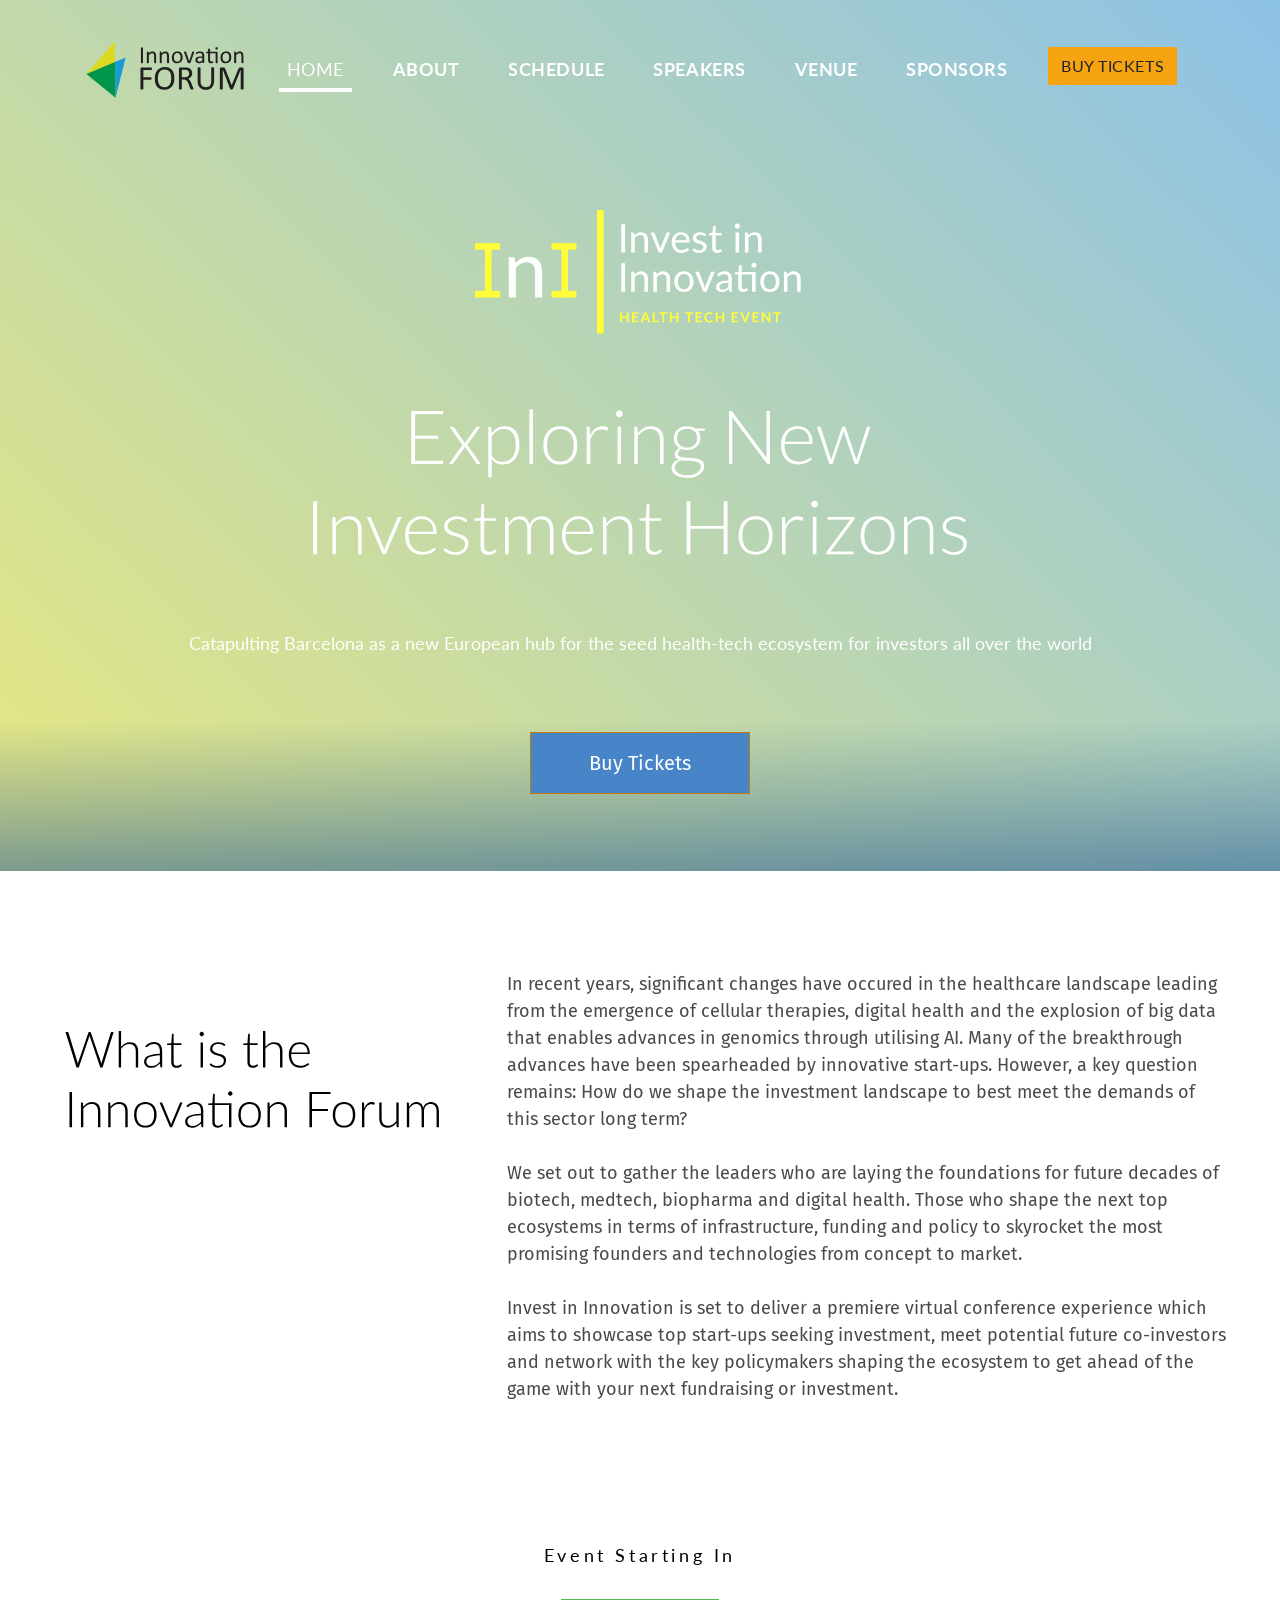
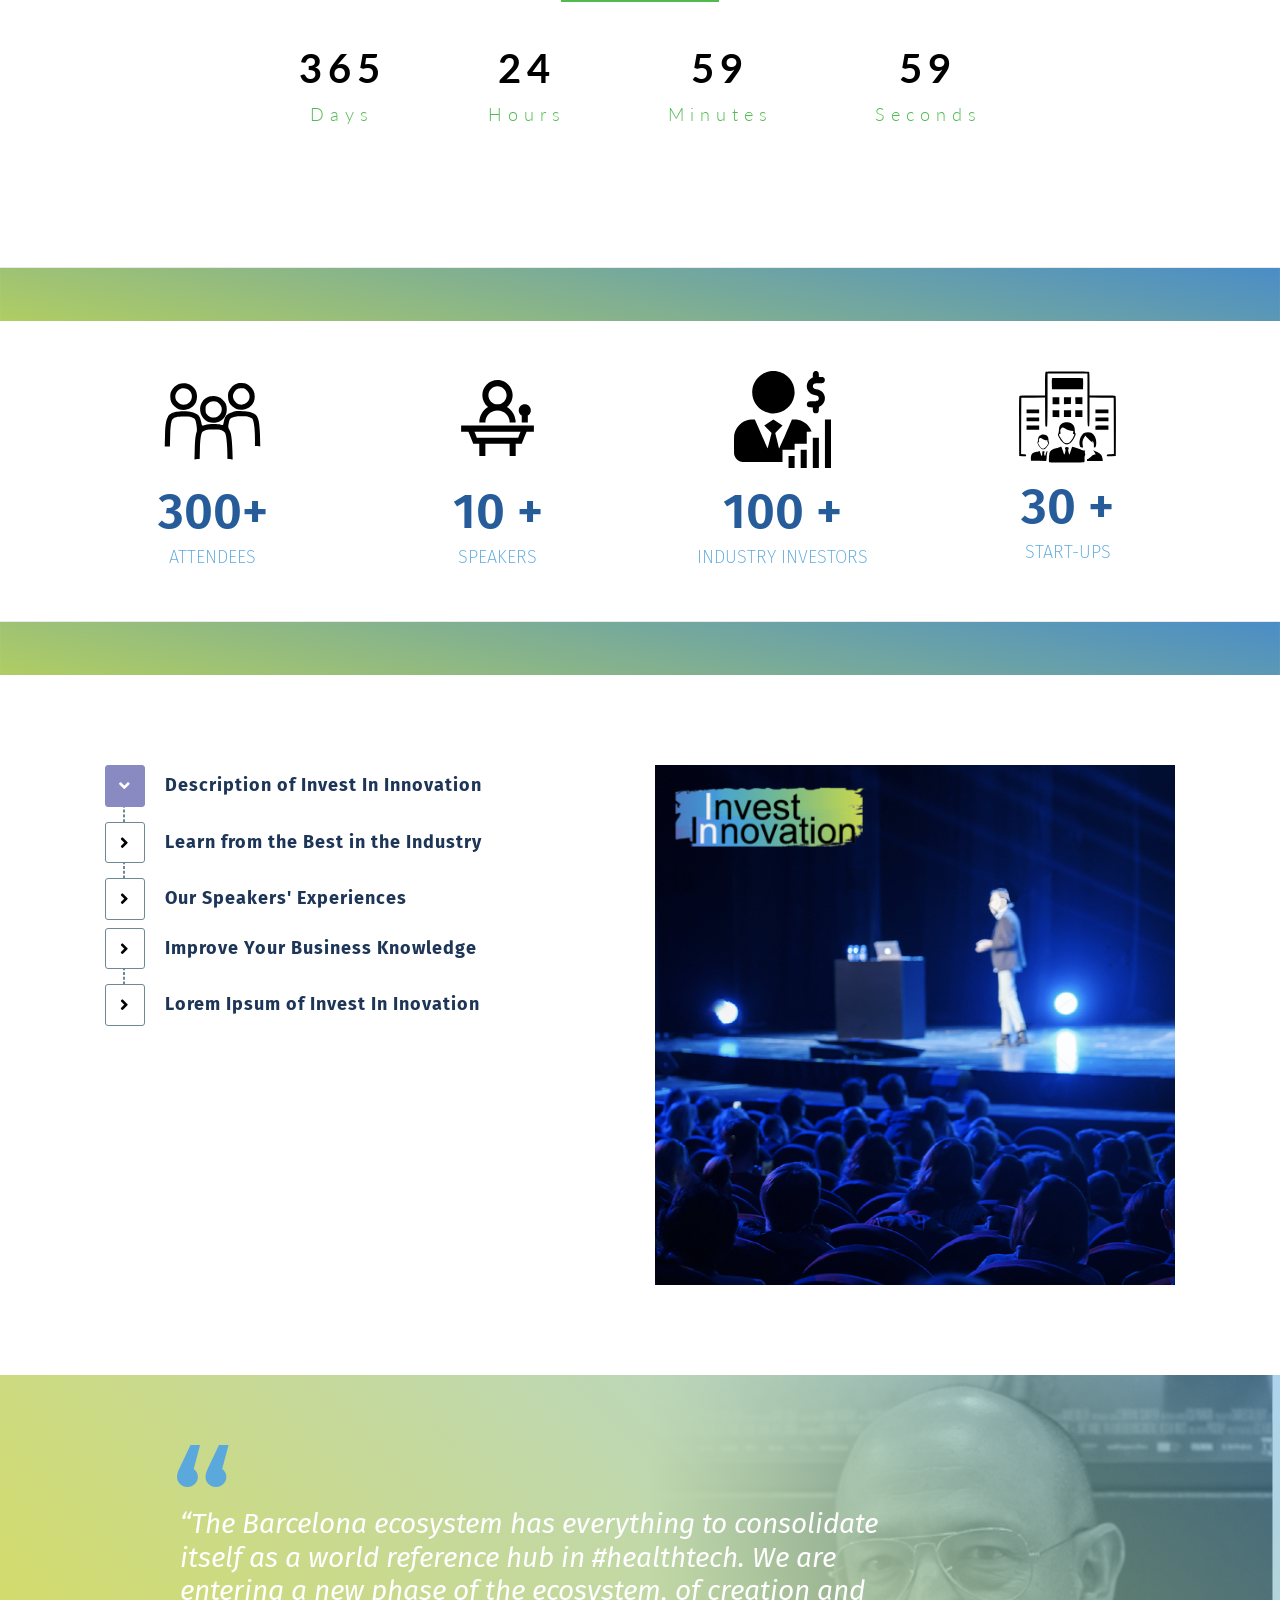
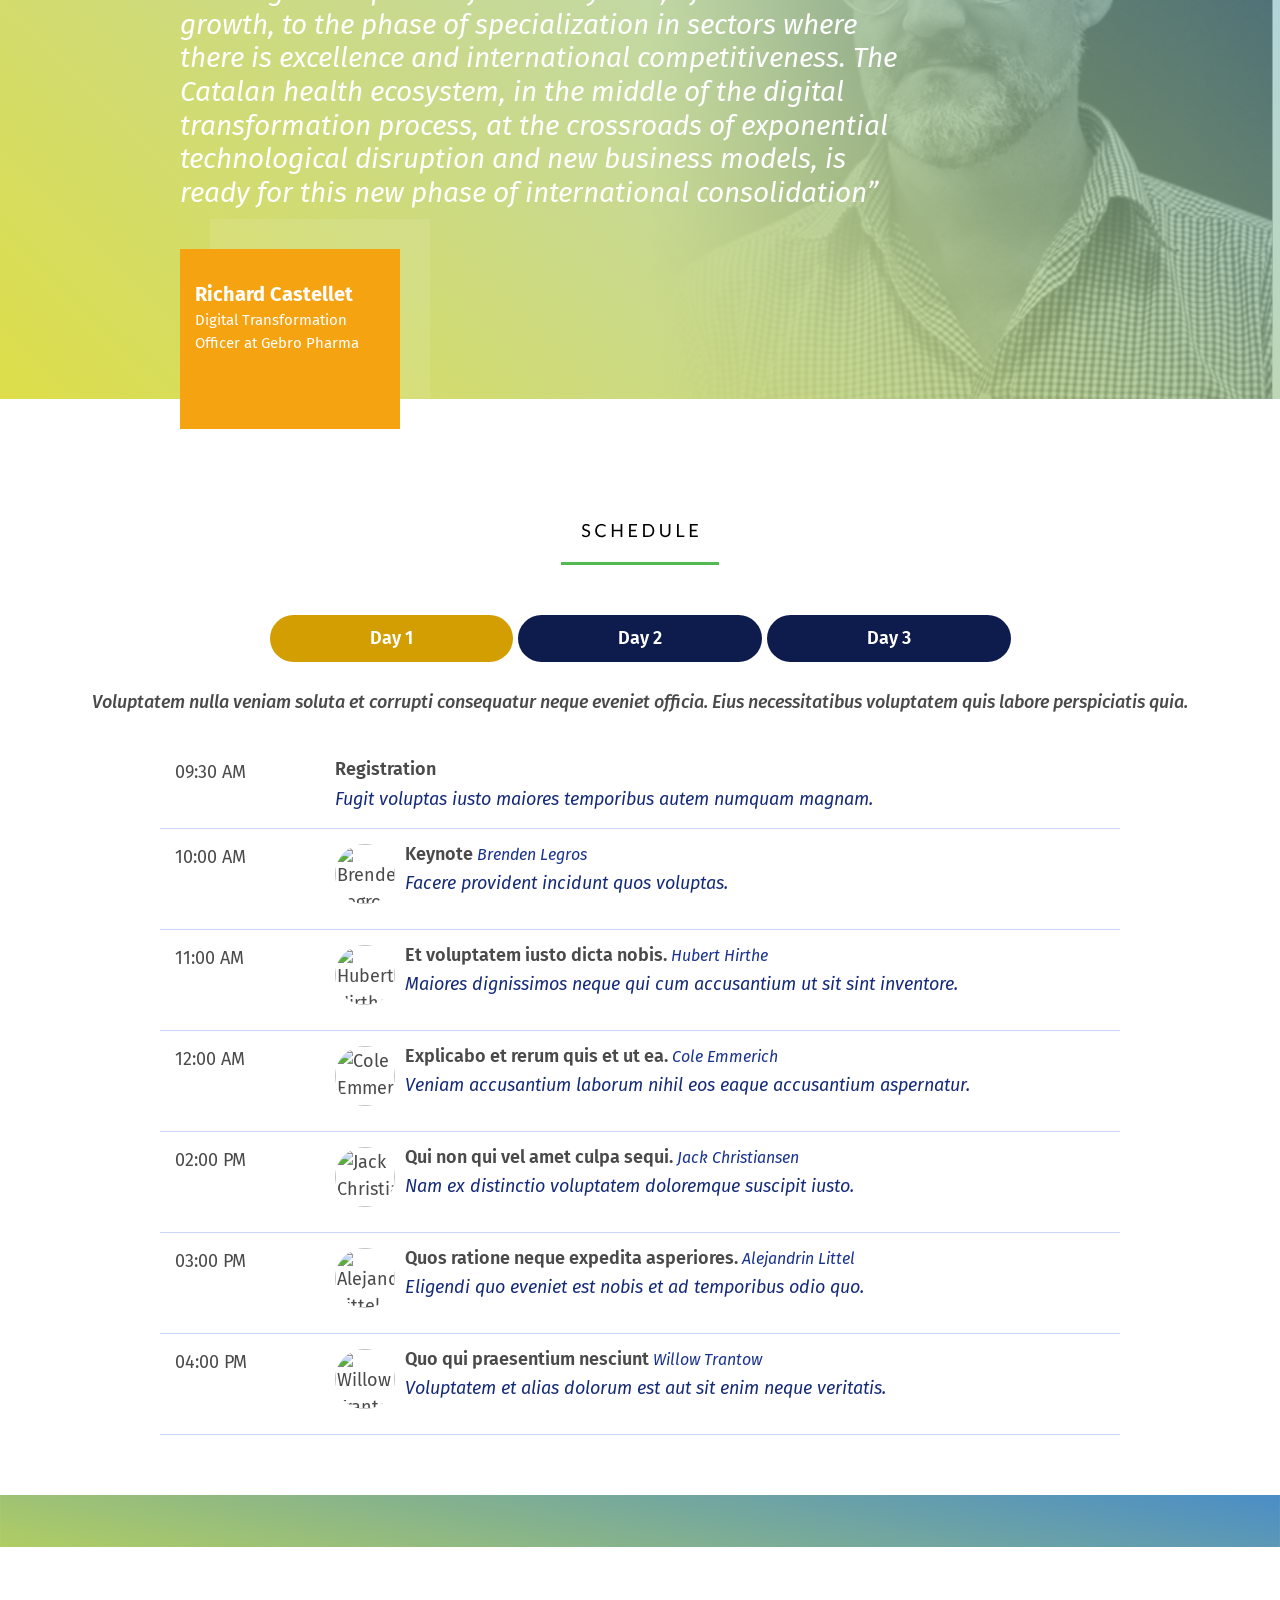
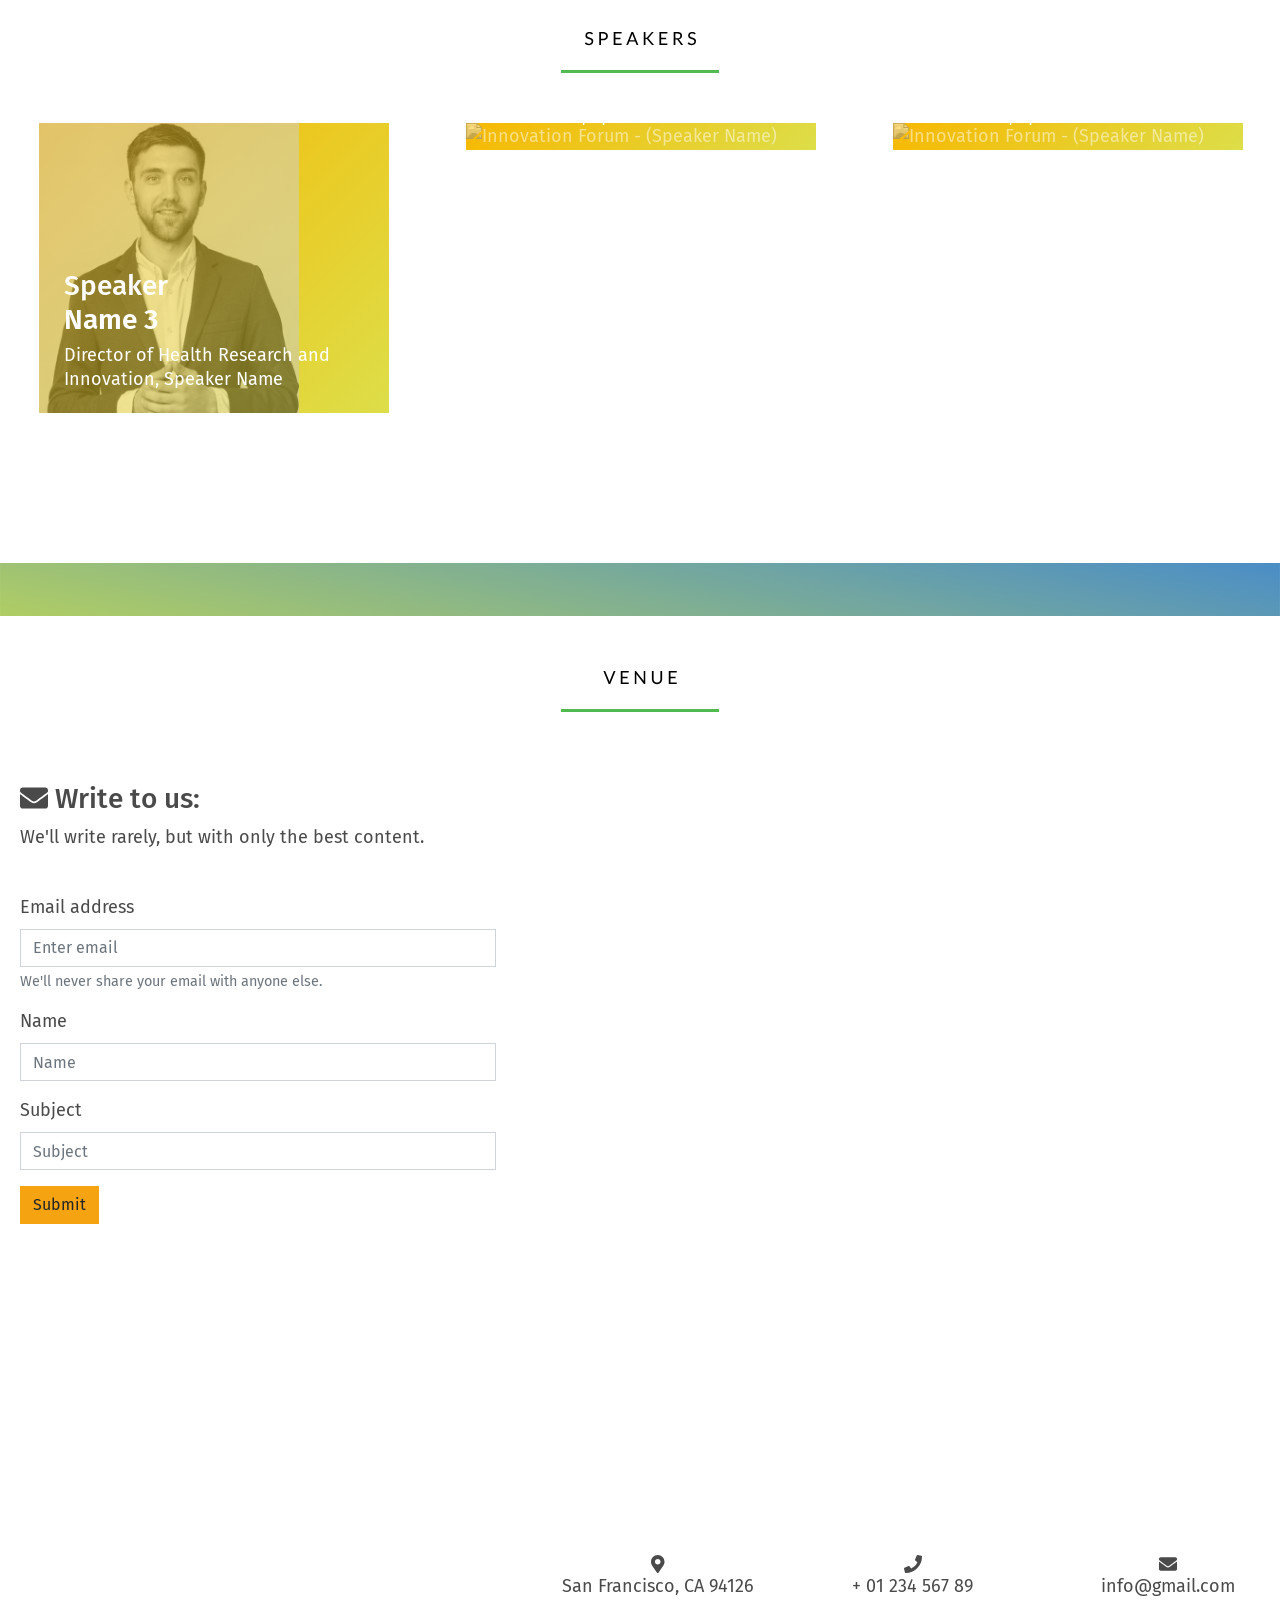
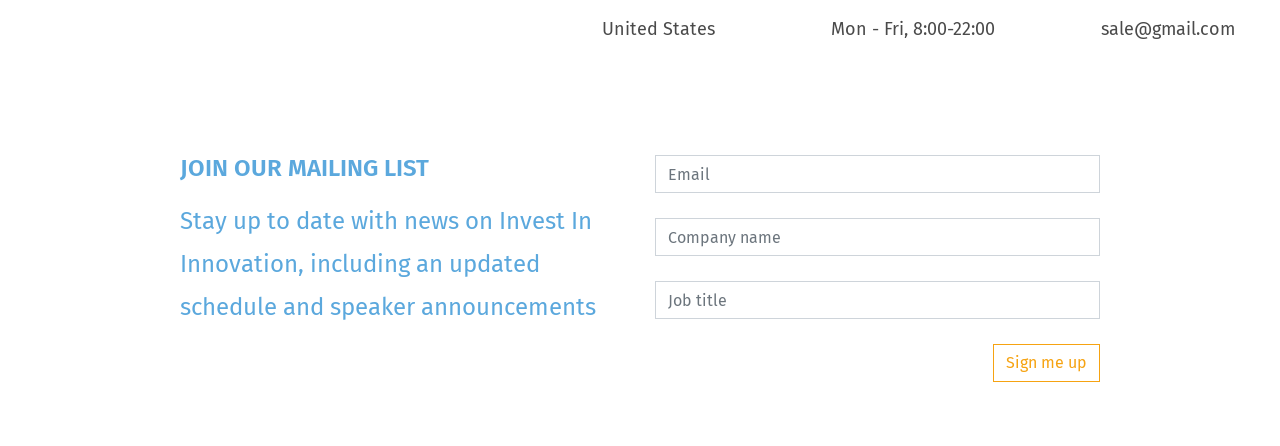
==== commit 5f0f0826: "updates" ====
--- a/index.html
+++ b/index.html
@@ -165,16 +165,21 @@
         <section class="section-about" style=" margin-top: 50px; margin-bottom: 50px;">
             <div class="container-fluid">
                 <div class="row">
-                    <div class="col-lg-6">
+                    <div class="col-lg-4">
                         <img src="images/what-is.svg" alt="What Is Innovation Forum" width="374" height="117.6" style="
                         margin-top: 110px; margin-left: 50px; margin-right: 50px; margin-bottom: 50px">
                     </div>
-                    <div class="col-lg-6">
-                        <p class="whatis-if">Lorem ipsum dolor sit, amet consectetur adipisicing elit. Sed reiciendis
-                            soluta laboriosam ullam quae quas facere laudantium et, voluptas sapiente harum optio a, at
-                            ipsa fugiat. Culpa eligendi cumque Lorem ipsum dolor sit amet consectetur, adipisicing elit.
-                            Fuga eaque iste, consequatur ea expedita minus, animi inventore similique, eveniet repellat
-                            suscipit dolore illo ex! Fuga repudiandae dolore odio quis culpa?</p>
+                    <div class="col-lg-8"style="
+                    padding-left: 80px;
+                    padding-right: 0px;
+                ">
+                        <p class="whatis-if">In recent years, significant changes have occured in the healthcare landscape leading from the emergence of cellular therapies, digital health and the explosion of big data that enables advances in genomics through utilising AI. Many of the breakthrough advances have been spearheaded by innovative start-ups.
+                            However, a key question remains: How do we shape the investment landscape to best meet the demands of this sector long term? <br>
+                            
+                           <br> We set out to gather the leaders who are laying the foundations for future decades of biotech, medtech, biopharma and digital health. Those who shape the next top ecosystems in terms of infrastructure, funding and policy to skyrocket the most promising founders and technologies from concept to market.<br>
+                            
+                            <br>Invest in Innovation is set to deliver a premiere virtual conference experience which aims to showcase top start-ups seeking investment, meet potential future co-investors and network with the key policymakers shaping the ecosystem to get ahead of the game with your next fundraising or investment.
+                            </p>
                     </div>
                 </div>
             </div>
@@ -218,11 +223,11 @@
             </div>
         </section>
         </section>
-        <!-- <section>
+        <section>
             <img src="images/border.svg" alt="border" width="1600"
                         height="66">
-        </section> -->
-        <!-- <section class="section-counters">
+        </section>
+       <section class="section-counters">
             <div class="container">
                 <div class="row justify-content-center text-center">
                     <div class="col-sm-6 mb-5 col-lg-3 mb-lg-0">
@@ -261,7 +266,7 @@
                 </div>
             </div>
         </section>
-        <script type="text/javascript">
+        <!-- <script type="text/javascript">
             $(window).on('load scroll', function () {
                 var topWindow = $(window).scrollTop();
                 var heightWindow = $(window).height();
@@ -385,19 +390,10 @@
                         <div class="container text-left">
                             <div class="row justify-content-right justify-content-md-right">
                                 <div class="col-11 col-md-10 offset-lg-1 col-lg-8">
-                                    <blockquote> The Barcelona ecosystem has everything to consolidate itself as a
-                                        world reference
-                                        hub in health tech. We are entering a new phase of the ecosystem, of
-                                        creation and growth, to
-                                        the phase of specialization in sectors where there is excellence and
-                                        international competitiveness.
-                                        The Catalan health ecosystem, in the middle of the digital transformation
-                                        process, at the crossroads
-                                        of exponential technological disruption and new business models, is ready
-                                        for this new phase of international
-                                        consolidation.</blockquote>
+                                    <blockquote>“The Barcelona ecosystem has everything to consolidate itself as a world reference hub in #healthtech. We are entering a new phase of the ecosystem, of creation and growth, to the phase of specialization in sectors where there is excellence and international competitiveness. The Catalan health ecosystem, in the middle of the digital transformation process, at the crossroads of exponential technological disruption and new business models, is ready for this new phase of international consolidation” </blockquote>
                                     <div class="testimonial-author">
                                         <p class="author-name">Richard Castellet</p>
+                                        <p class="author-position">Digital Transformation Officer at Gebro Pharma</p>
                                     </div>
                                 </div>
                             </div>
@@ -408,25 +404,28 @@
                     <div class="carousel-item-content">
                         <div class="testimonial-image">
                             <img width="240" height="361"
-                                src="https://www.horizons.health/wp-content/uploads/2019/02/dr_hermann_hauser-700x700.jpg"
+                                src="images/Dan.jpeg"
                                 class="attachment-speakerlist size-speakerlist"
                                 alt="Health Horizons Conference - Hermann Hauser" loading="lazy"
-                                srcset="https://www.horizons.health/wp-content/uploads/2019/02/dr_hermann_hauser-700x700.jpg 240w, https://www.horizons.health/wp-content/uploads/2019/02/dr_hermann_hauser-150x150.jpg 150w, https://www.horizons.health/wp-content/uploads/2019/02/dr_hermann_hauser-300x300.jpg 300w, https://www.horizons.health/wp-content/uploads/2019/02/dr_hermann_hauser-768x768.jpg 768w, https://www.horizons.health/wp-content/uploads/2019/02/dr_hermann_hauser-250x250.jpg 250w, https://www.horizons.health/wp-content/uploads/2019/02/dr_hermann_hauser-350x350.jpg 350w, https://www.horizons.health/wp-content/uploads/2019/02/dr_hermann_hauser-450x450.jpg 450w, https://www.horizons.health/wp-content/uploads/2019/02/dr_hermann_hauser-650x650.jpg 650w, https://www.horizons.health/wp-content/uploads/2019/02/dr_hermann_hauser-600x600.jpg 600w, https://www.horizons.health/wp-content/uploads/2019/02/dr_hermann_hauser-100x100.jpg 100w, https://www.horizons.health/wp-content/uploads/2019/02/dr_hermann_hauser.jpg 900w"
+                                srcset="images/Dan.jpeg 240w, images/Dan.jpeg 150w, images/Dan.jpeg 300w, images/Dan.jpeg 900w"
                                 sizes="(max-width: 238px) 100vw, 238px" />
                         </div>
                         <div class="container text-left">
                             <div class="row justify-content-center justify-content-md-center">
                                 <div class="col-11 col-md-10 offset-lg-1 col-lg-8">
-                                    <blockquote> Lorem, ipsum dolor sit amet consectetur adipisicing elit. Sunt, exercitationem nemo dolorem nobis mollitia aperiam facilis accusamus hic repellat quo quis quidem dignissimos quisquam illo itaque, omnis doloremque, repudiandae cum? Lorem ipsum dolor sit, amet consectetur adipisicing elit. Commodi temporibus provident iste voluptatum ullam possimus laboriosam asperiores totam minima rerum ipsum natus quisquam repudiandae neque libero, soluta similique cupiditate placeat.</blockquote>
+                                    <blockquote>“During the recent decade, Barcelona has grown to be an acknowledged health innovation hub. Its thriving start-up ecosystem, together with world-leading organisations make open numerous possibilities for collaborations and investments.
+                                        I believe an event like Invest in Innovation is necessary  in order to build long standing partnerships and showcase how much Barcelona can offer to the world.”
+                                        </blockquote>
                                     <div class="testimonial-author">
-                                        <p class="author-name">Dr. Hermann Hauser</p>
+                                        <p class="author-name">Daniel Moreno Martínez, PhD, FHEA</p>
+                                        <p class="author-position">Head of the Innovation Programme</p>
                                     </div>
                                 </div>
                             </div>
                         </div>
                     </div>
                 </div>
-                <div class="carousel-item text-right ">
+                <!-- <div class="carousel-item text-right ">
                     <div class="carousel-item-content">
                         <div class="testimonial-image">
                             <img width="238" height="297"
@@ -448,8 +447,8 @@
                             </div>
                         </div>
                     </div>
-                </div>
-                <div class="carousel-item text-right ">
+                </div> -->
+                <!-- <div class="carousel-item text-right ">
                     <div class="carousel-item-content">
                         <div class="testimonial-image">
                             <img width="240" height="361"
@@ -469,10 +468,10 @@
                                     </div>
                                 </div>
                             </div>
-                        </div>
-                    </div>
-                </div>
-            </div>
+                        </div> -->
+                   <!-- </div>
+                </div>
+            </div> -->
             <div class="arrows">
                 <div class="container">
                     <div class="row justify-content-center justify-content-md-center">
--- a/css/style.css
+++ b/css/style.css
@@ -327,6 +327,7 @@
 img {
   vertical-align: middle;
   border-style: none;
+  align-items: center;
 }
 
 svg {
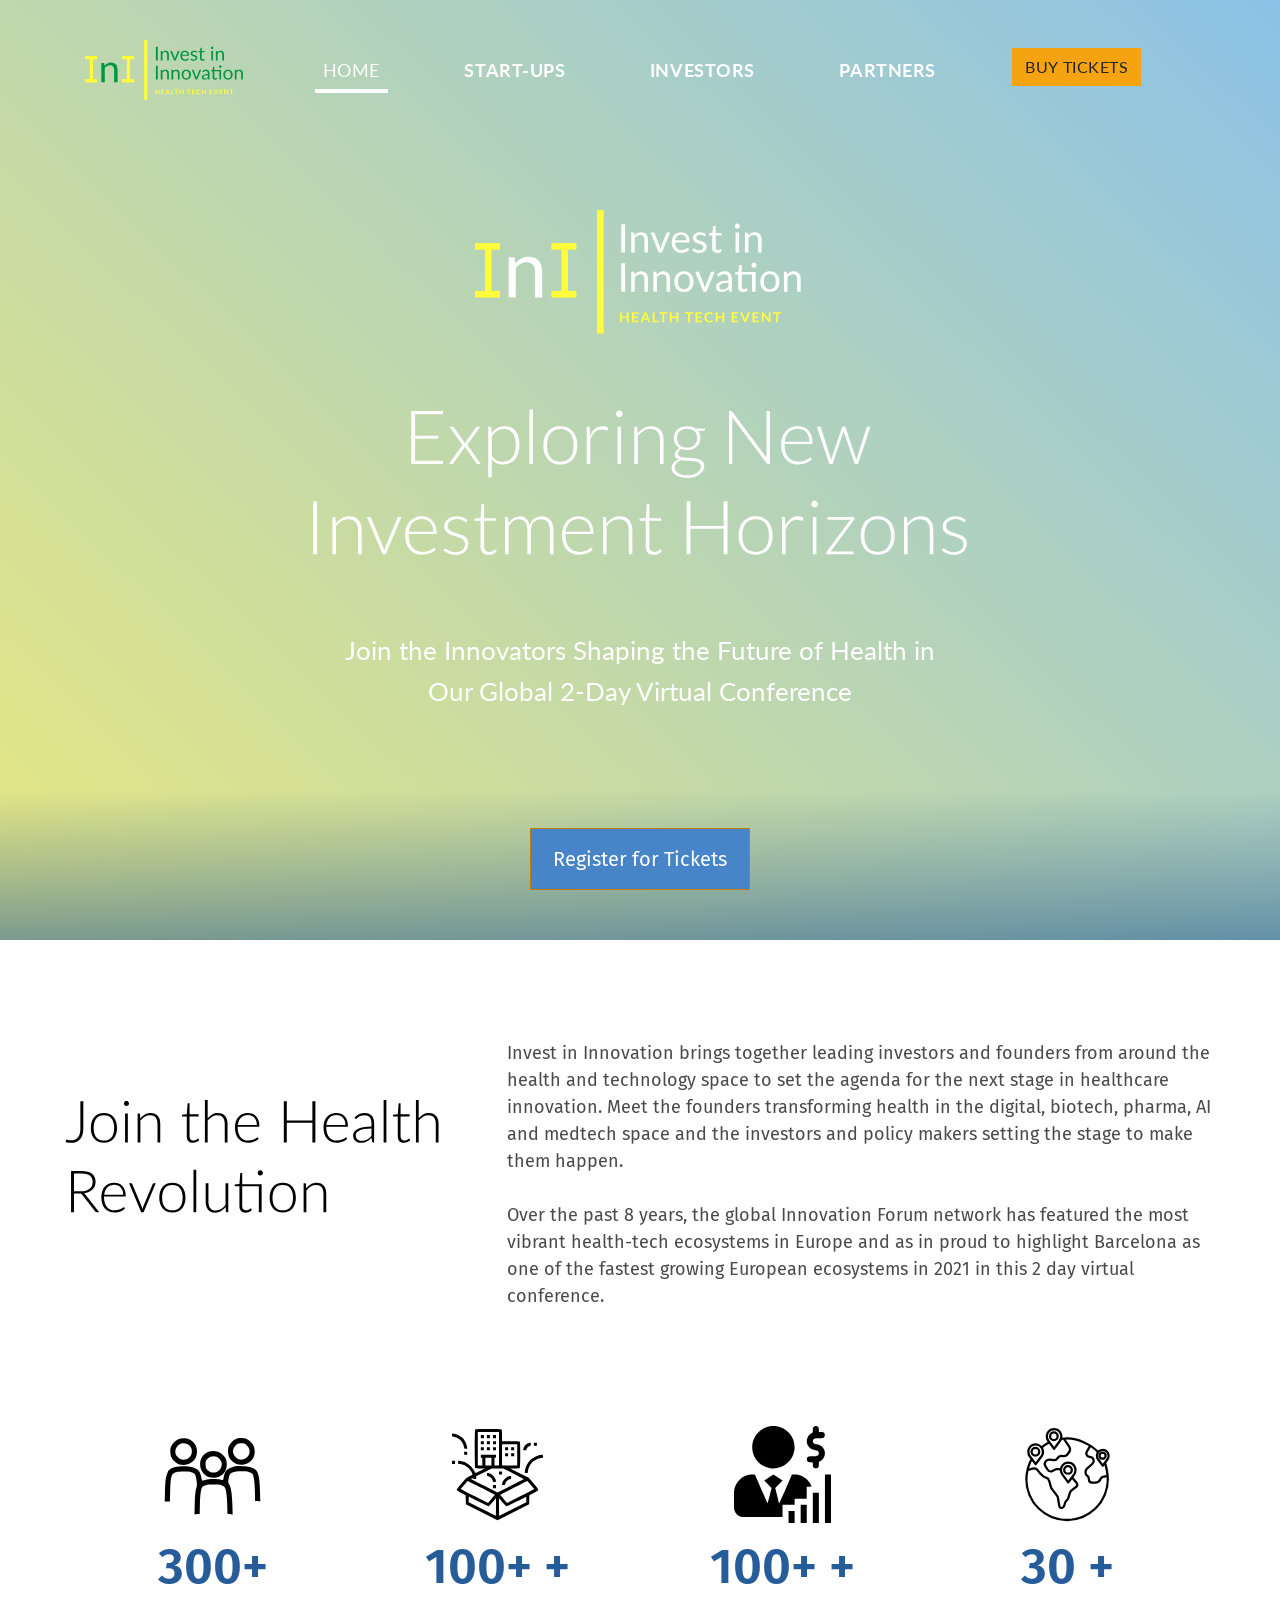
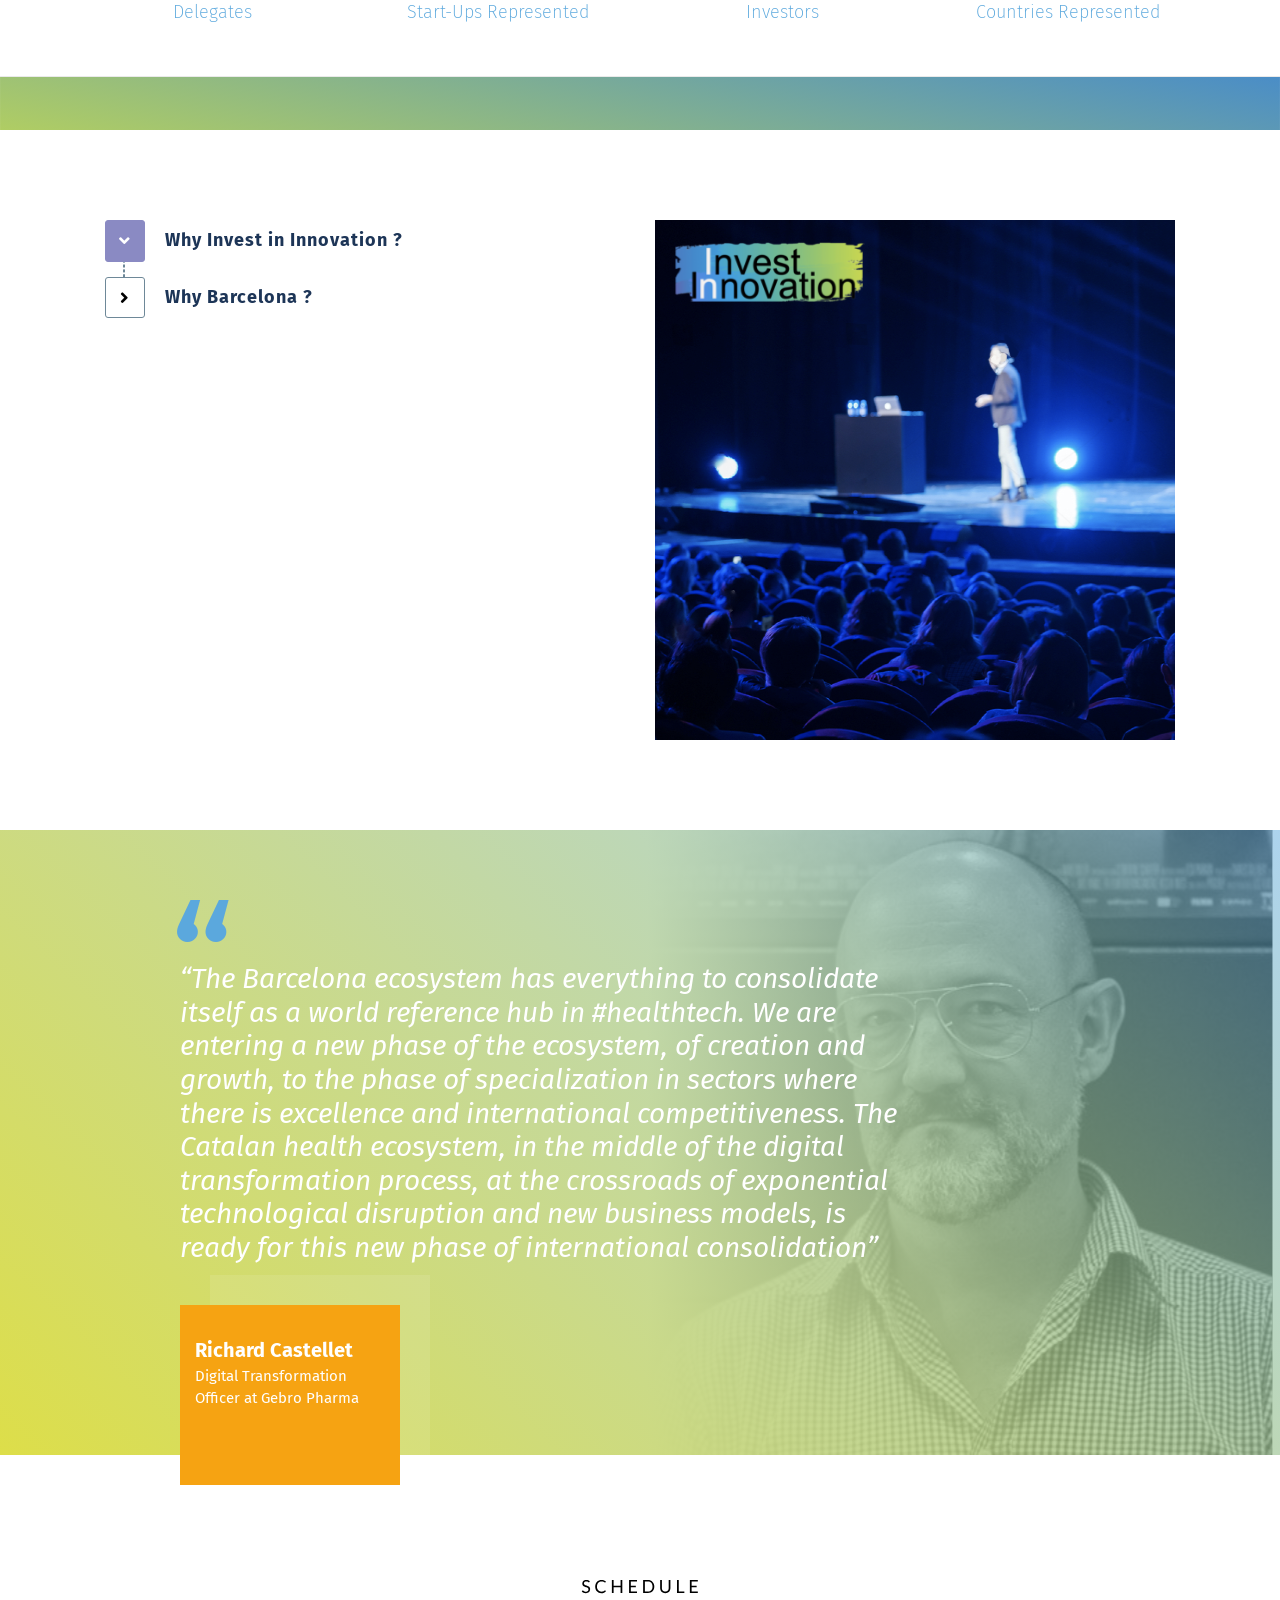
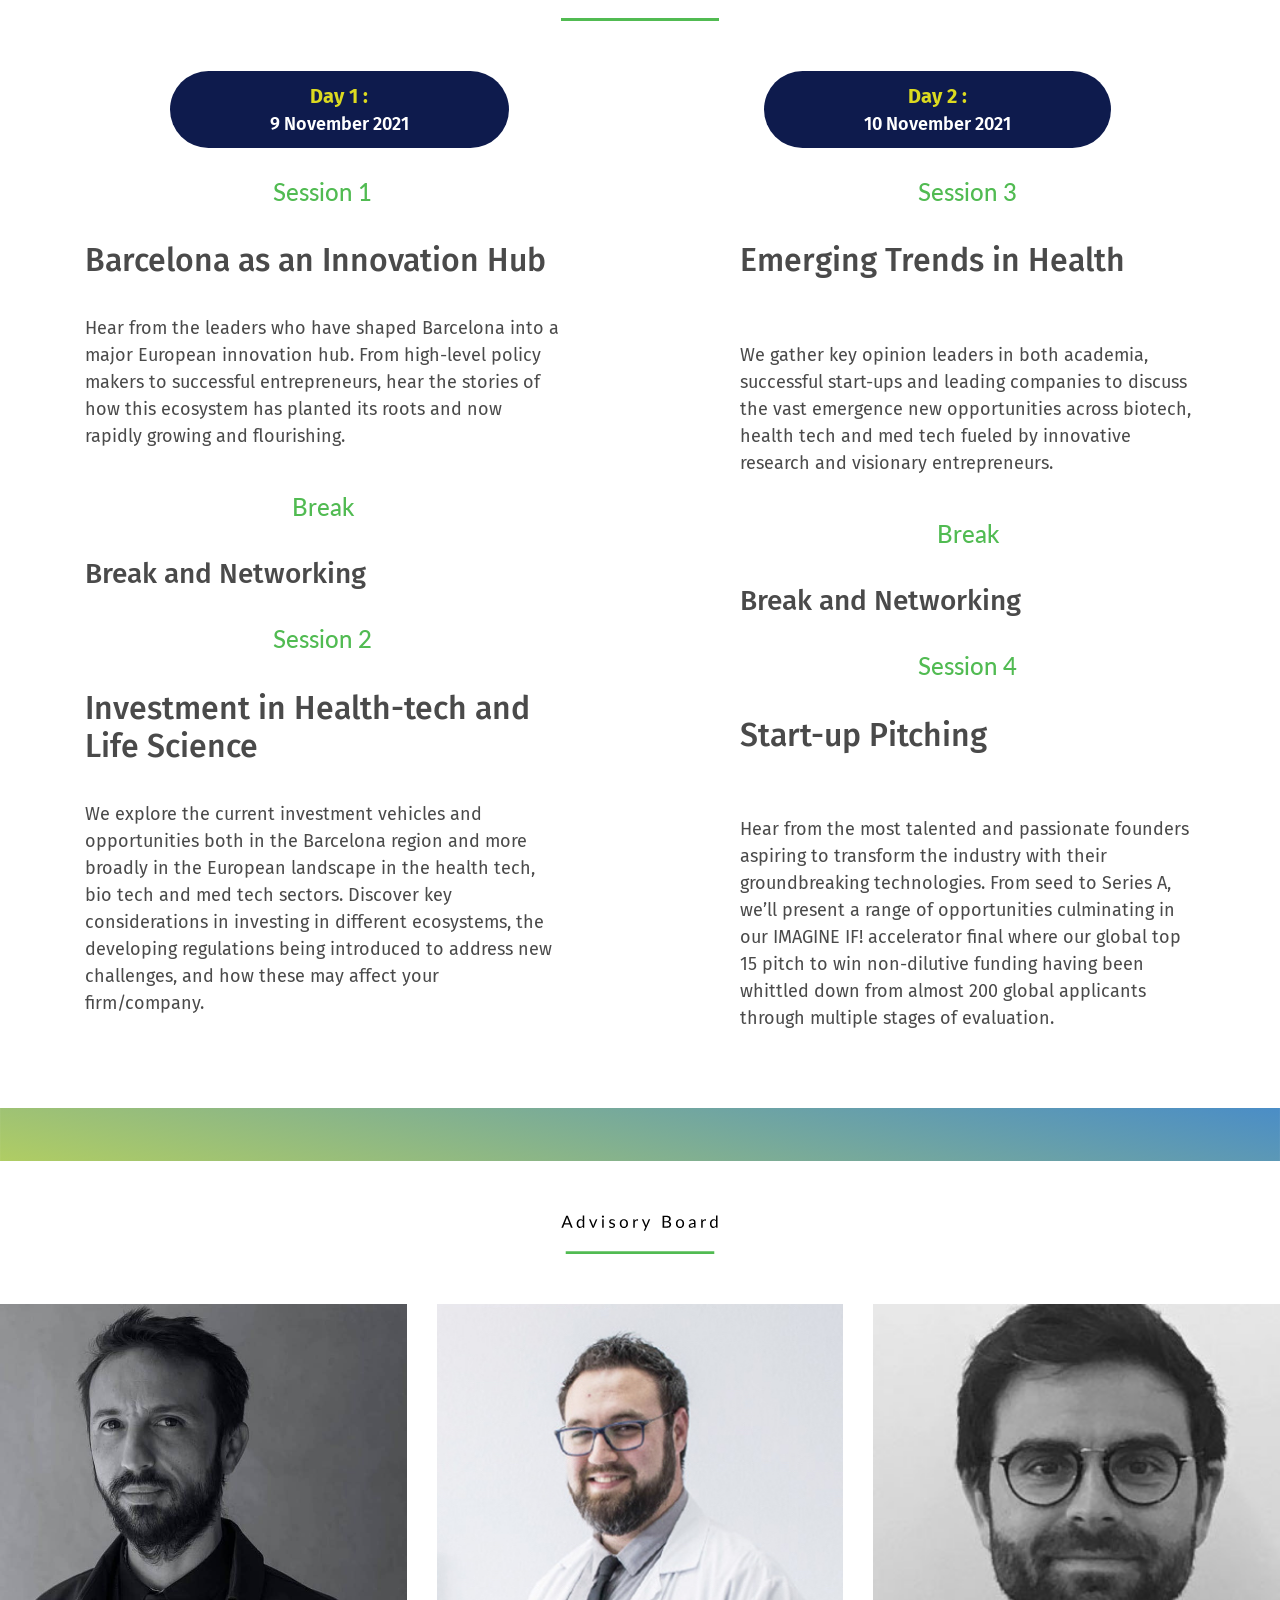
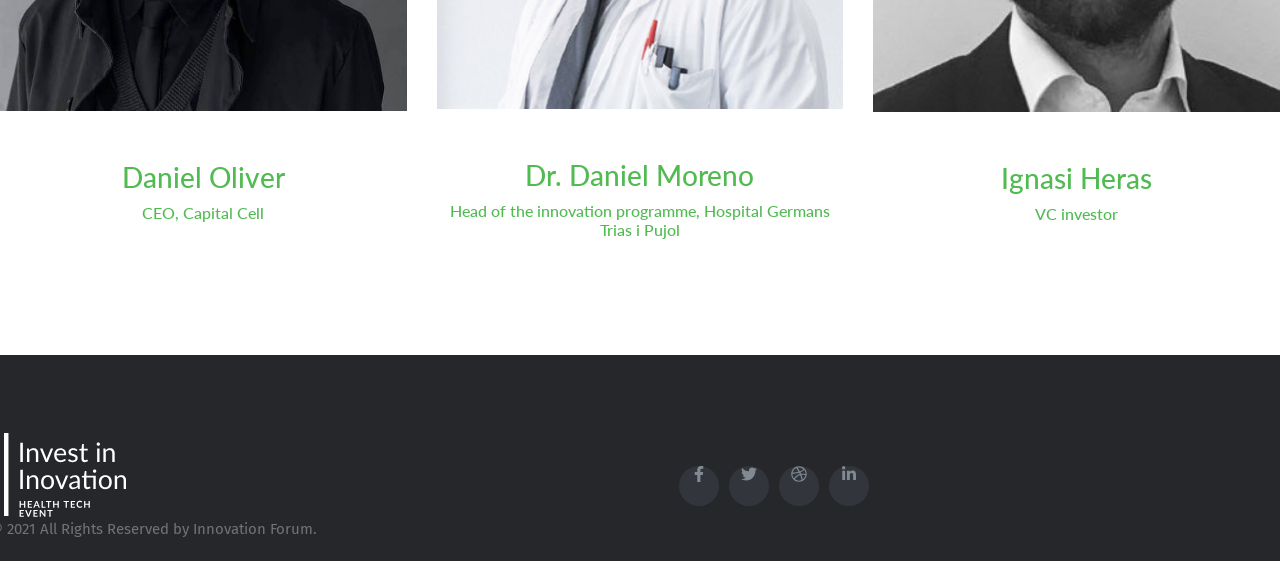
==== commit e668066e: "made changes" ====
--- a/index.html
+++ b/index.html
@@ -1,38 +1,37 @@
 <html lang="en-us">
 
 <head>
-    <meta charset="utf-8">
-    <meta name="viewport" content="width=device-width, user-scalable=no">
-    <meta content="IE=edge,chrome=1" http-equiv="X-UA-Compatible">
-    <meta name="theme-color" content="#">
+    <meta charset="utf-8" />
+    <meta name="viewport" content="width=device-width, user-scalable=no" />
+    <meta content="IE=edge,chrome=1" http-equiv="X-UA-Compatible" />
+    <meta name="theme-color" content="#" />
     <title>Invest In Innovation Forum</title>
-    <link href="https://fonts.googleapis.com/css?family=Fira+Sans:200,300i,400,600,800" rel="stylesheet">
-    <link rel="preconnect" href="https://fonts.googleapis.com">
-    <link rel="preconnect" href="https://fonts.gstatic.com" crossorigin>
-    <link href="https://fonts.googleapis.com/css2?family=Lato:wght@700&display=swap" rel="stylesheet">
+    <link href="https://fonts.googleapis.com/css?family=Fira+Sans:200,300i,400,600,800" rel="stylesheet" />
+    <link rel="preconnect" href="https://fonts.googleapis.com" />
+    <link rel="preconnect" href="https://fonts.gstatic.com" crossorigin />
+    <link href="https://fonts.googleapis.com/css2?family=Lato:wght@700&display=swap" rel="stylesheet" />
     <script src="https://ajax.googleapis.com/ajax/libs/jquery/1.12.0/jquery.min.js"></script>
     <link href="css/style.css" rel="stylesheet" />
     <link href="css/shame.css" rel="stylesheet" />
     <link href="schedule.css" rel="stylesheet" />
-    <link href="Fontawesome/js/fontawesome.min.js" rel="stylesheet">
-    <link href="Fontawesome/css/all.min.css" rel="stylesheet">
-    <link href="Fontawesome/css/brands.min.css" rel="stylesheet">
-    <link href="lib/font-awesome/css/font-awesome.min.css" rel="stylesheet">
-  <link href="lib/animate/animate.min.css" rel="stylesheet">
-  <link href="lib/venobox/venobox.css" rel="stylesheet">
-  <link href="lib/owlcarousel/assets/owl.carousel.min.css" rel="stylesheet">
+    <link href="Fontawesome/js/fontawesome.min.js" rel="stylesheet" />
+    <link href="Fontawesome/css/all.min.css" rel="stylesheet" />
+    <link href="Fontawesome/css/brands.min.css" rel="stylesheet" />
+    <link href="lib/font-awesome/css/font-awesome.min.css" rel="stylesheet" />
+    <link href="lib/animate/animate.min.css" rel="stylesheet" />
+    <link href="lib/venobox/venobox.css" rel="stylesheet" />
+    <link href="lib/owlcarousel/assets/owl.carousel.min.css" rel="stylesheet" />
     <title>Invest in Innovation Forum</title>
-    <meta name='robots' content='max-image-preview:large' />
+    <meta name="robots" content="max-image-preview:large" />
     <meta name="description"
         content="Innovation Forum is proud to present Invest In Innovation, a high caliber, two-day conference displaying the future of the healthcare industry in the next big Innovation Hub, Barcelona, Spain. Get an early-bird ticket now!" />
     <meta name="robots" content="max-snippet:-1, max-image-preview:large, max-video-preview:-1" />
-    <!-- <link rel="canonical" href="https://www.horizons.health/" /> -->
     <meta property="og:locale" content="en_GB" />
     <meta property="og:type" content="website" />
     <meta property="og:title" content="Invest in Innovation Forum - Get Your Tickets Now !!" />
     <meta property="og:description"
         content="Innovation Forum is proud to present Invest In Innovation, a high caliber, two-day conference displaying the future of the healthcare industry in the next big Innovation Hub, Barcelona, Spain. Get an early-bird ticket now!" />
-    <!-- <meta property="og:url" content="https://www.horizons.health/" /> -->
+    <!-- <meta property="og:url" content="" />  -->
     <meta property="og:site_name" content="Invest In Innovation Conference" />
     <meta name="twitter:card" content="summary_large_image" />
     <meta name="twitter:description"
@@ -43,8 +42,6 @@
     <meta name="msvalidate.01" content="D6557E4B5E5DD53DD208AFF318657C1C" />
     <meta name="google-site-verification" content="PuX6EXnyDmk45ChRIzCTh4MF5u4_9XWu0lNHl1YGXoU" />
     <meta name="yandex-verification" content="078df958e13ba313" />
-
-
 </head>
 
 <body>
@@ -69,18 +66,11 @@
             s.parentNode.insertBefore(b, s);
         })();
     </script>
-    <noscript>
-
-        <!-- NEED LINKED IN ACCESS -->
-
-        <!-- <img height="1" width="1" style="display:none;" alt=""
-            src="https://dc.ads.linkedin.com/collect/?pid=956956&fmt=gif" /> -->
-    </noscript>
     <nav class="main-navbar navbar navbar-expand-xl fixed-top justify-content-between navbar-dark">
         <div class="container">
-            <div class="navbar-brand"> <a href="#index"> <img class="logo-dark" src="images/logo_innoforum.svg"
+            <div class="navbar-brand"> <a href="#index"> <img class="logo-dark" src="images/ini-logo2.svg"
                         alt="Innovation Forum" width="160" height="60"> <img class="logo-light"
-                        src="images/logo_innoforum.svg" alt="Innovation Forum" width="160" height="60"> </a></div>
+                        src="images/ini-logo2.svg" alt="Innovation Forum" width="160" height="60"> </a></div>
             <button class="navbar-toggler collapsed" type="button" data-toggle="collapse"
                 data-target="#navbarSupportedContent" aria-controls="navbarSupportedContent" aria-expanded="false"
                 aria-label="Toggle navigation"> <span class="icon-bar"></span> </button>
@@ -88,11 +78,9 @@
                 <ul class="navbar-nav ml-auto">
                     </li>
                     <li class="nav-item active"><a class="nav-link" href="">Home</a></li>
-                    <li class="nav-item"><a class="nav-link" href="">About</a></li>
-                    <li class="nav-item"><a class="nav-link" href="">Schedule</a></li>
-                    <li class="nav-item"><a class="nav-link" href="">Speakers</a></li>
-                    <li class="nav-item"><a class="nav-link" href="">Venue</a></li>
-                    <li class="nav-item"><a class="nav-link" href="">Sponsors</a></li>
+                    <li class="nav-item"><a class="nav-link" href="">Start-Ups</a></li>
+                    <li class="nav-item"><a class="nav-link" href="">Investors</a></li>
+                    <li class="nav-item"><a class="nav-link" href="">Partners</a></li>
                     <li class="nav-item"><a class="btn btn-primary" href="#" role="button">Buy Tickets</a></li>
                 </ul>
             </div>
@@ -135,7 +123,6 @@
             });
         });
     </script>
-
     <main id="index">
         <header class="default home-header video-header">
             <div class="home-header-bg"
@@ -143,91 +130,49 @@
             </div>
             <div class="video-container">
                 <video webkit-playsinline="" autoplay="" loop="" muted="">
-                    <source src="images/1037762702-preview_wJ7BXAA3_2S5J.mp4" type="video/mp4">
+                    <source src="images/My Movie.mp4">
                 </video>
             </div>
             <div class="container">
                 <div class="ini-logo"> <img src="images/ini_logo.svg" alt="Invest In Innovation Logo" width="330"
                         height="122"></div>
                 <img src="images/Explore.svg" alt="Explore New Investments" width="654" height="177" style="
-                        margin-bottom: 75px;">
+                            margin-bottom: 75px;">
                 <section class="explore" style="margin-bottom: 75px;">
-                    <p>Catapulting Barcelona as a new European hub for the seed health-tech ecosystem for investors all over the world</p>
+                    <p style=" width: 597px; height: 107px;">Join the Innovators Shaping the Future of Health in Our
+                        Global 2-Day Virtual Conference</p>
                 </section>
                 <div class="d-flex justify-content-center">
                     <span class="buy-ticket-btn">
-                        <button class="btn btn-primary btn-lg active">Buy Tickets</button>
+                        <a href="#"><button class="btn btn-primary btn-lg active">Register for Tickets</button></a>
                     </span>
                 </div>
-                <br>
-                <span id="about"></span>
         </header>
         <section class="section-about" style=" margin-top: 50px; margin-bottom: 50px;">
             <div class="container-fluid">
                 <div class="row">
                     <div class="col-lg-4">
                         <img src="images/what-is.svg" alt="What Is Innovation Forum" width="374" height="117.6" style="
-                        margin-top: 110px; margin-left: 50px; margin-right: 50px; margin-bottom: 50px">
-                    </div>
-                    <div class="col-lg-8"style="
-                    padding-left: 80px;
-                    padding-right: 0px;
-                ">
-                        <p class="whatis-if">In recent years, significant changes have occured in the healthcare landscape leading from the emergence of cellular therapies, digital health and the explosion of big data that enables advances in genomics through utilising AI. Many of the breakthrough advances have been spearheaded by innovative start-ups.
-                            However, a key question remains: How do we shape the investment landscape to best meet the demands of this sector long term? <br>
-                            
-                           <br> We set out to gather the leaders who are laying the foundations for future decades of biotech, medtech, biopharma and digital health. Those who shape the next top ecosystems in terms of infrastructure, funding and policy to skyrocket the most promising founders and technologies from concept to market.<br>
-                            
-                            <br>Invest in Innovation is set to deliver a premiere virtual conference experience which aims to showcase top start-ups seeking investment, meet potential future co-investors and network with the key policymakers shaping the ecosystem to get ahead of the game with your next fundraising or investment.
-                            </p>
-                    </div>
-                </div>
-            </div>
-        </section>
-        <section id="countdown">
-            <div class="container">
-                <div class="col-md-12 align-self-center”">
-                    <div class=”row”>
-                        <h1 class="wow bounceIn" data-wow-delay="0.9s" style="
-                                                margin-top: 50‒;
-                                                margin-top: 0px;
-                                                padding-top: 25px;
-                                                padding-bottom: 100‒;
-                                            ">
-
-                            <small>Event Starting In </small></h1>
-                            <img src="images/countdown_line.svg" style="
-                            margin-top: 25‒;
-                            margin-top: 0px;
-                            padding-top: 25px;
-                            padding-bottom: 100‒;
-                        ">
-
-                        <!-- Edit js/init.js file for the date and time -->
-                        <ul class="countdown">
-                            <li> <span class="days">365</span>
-                                <h3>Days</h3>
-                            </li>
-                            <li> <span class="hours">24</span>
-                                <h3>Hours</h3>
-                            </li>
-                            <li> <span class="minutes">59</span>
-                                <h3>Minutes</h3>
-                            </li>
-                            <li> <span class="seconds">59</span>
-                                <h3>Seconds</h3>
-                            </li>
-                        </ul>
-                    </div>
-                </div>
-            </div>
-        </section>
-        </section>
-        <section>
-            <img src="images/border.svg" alt="border" width="1600"
-                        height="66">
-        </section>
-       <section class="section-counters">
+                            margin-top: 110px; margin-left: 50px; margin-right: 50px; margin-bottom: 50px">
+                    </div>
+                    <div class="col-lg-8" style="
+                        padding-left: 80px;
+                        padding-right: 0px;
+                    ">
+                        <p class="whatis-if">Invest in Innovation brings together leading investors and founders from
+                            around the health and technology space to set the agenda for the next stage in healthcare
+                            innovation. Meet the founders transforming health in the digital, biotech, pharma, AI and
+                            medtech space and the investors and policy makers setting the stage to make them happen.<br>
+
+                            <br>Over the past 8 years, the global Innovation Forum network has featured the most vibrant
+                            health-tech ecosystems in Europe and as in proud to highlight Barcelona as one of the
+                            fastest growing European ecosystems in 2021 in this 2 day virtual conference.
+                        </p>
+                    </div>
+                </div>
+            </div>
+        </section>
+        <section class="section-counters">
             <div class="container">
                 <div class="row justify-content-center text-center">
                     <div class="col-sm-6 mb-5 col-lg-3 mb-lg-0">
@@ -236,1337 +181,451 @@
                             <span data-count="300">300+</span>
 
                         </div>
-                        <div class="number-label">ATTENDEES</div>
+                        <div class="number-label">Delegates</div>
                     </div>
                     <div class="col-sm-6 mb-5 col-lg-3 mb-lg-0">
-                        <img src="images/Podium With Speaker-595b40b65ba036ed117d2217.svg"
-                            alt="Podium wirh Speaker icon" width="97" height="97">
+                        <img src="images/new-business-1127604.svg" alt="New Business Icon" width="97" height="97">
                         <div class="counter-number">
-                            <span data-count="10">10</span>
+                            <span data-count="10">100+</span>
                             +
                         </div>
-                        <div class="number-label">SPEAKERS</div>
+                        <div class="number-label">Start-Ups Represented</div>
                     </div>
                     <div class="col-sm-6 mb-5 col-lg-3 mb-lg-0">
                         <img src="images/2056-512_1.svg" alt="Investor icon" width="97" height="97">
                         <div class="counter-number">
-                            <span data-count="100">100</span>
+                            <span data-count="100">100+</span>
                             +
                         </div>
-                        <div class="number-label">INDUSTRY INVESTORS</div>
+                        <div class="number-label">Investors</div>
                     </div>
                     <div class="col-sm-6 mb-5 col-lg-3 mb-lg-0">
-                        <img src="images/Companies.svg" alt="Companies icon" width="97" height="97">
+                        <img src="images/countries.svg" alt="Countries icon" width="97" height="97">
                         <div class="counter-number">
                             <span data-count="30">30</span>
                             +
                         </div>
-                        <div class="number-label">START-UPS</div>
-                    </div>
-                </div>
-            </div>
-        </section>
-        <!-- <script type="text/javascript">
-            $(window).on('load scroll', function () {
-                var topWindow = $(window).scrollTop();
-                var heightWindow = $(window).height();
-                var bottomWindow = topWindow + heightWindow;
-                var top = $('.section-counters').offset().top;
-
-                $(".section-counters .counter-number span").each(function (i) {
-                    var path = $(this);
-                    var pathCount = path[0].dataset.count;
-                    if (top <= bottomWindow) {
-                        if (!path.hasClass('counted')) {
-                            path.addClass('counted');
-                            path.animateNumber({
-                                number: pathCount,
-                            }, 2000);
-                        }
-                    }
-                });
-            });
-        </script> -->
-         <section>
-            <img src="images/border.svg" alt="border" width="1600"
-                        height="66">
+                        <div class="number-label">Countries Represented</div>
+                    </div>
+                </div>
+            </div>
+        </section>
+        <section>
+            <img src="images/border.svg" alt="border" width="2000" height="66">
         </section>
         <section class="description_ini">
-        <div class="container-fluid">
-            <div class="row">
-                <div class="col-lg-6">
-                    <div class="panel-group" id="accordion" role="tablist" aria-multiselectable="true">
-                        <div class="panel panel-default">
-                            <div class="panel-heading" role="tab" id="headingOne">
-                                <h4 class="panel-title">
-                                    <a role="button" data-toggle="collapse" data-parent="#accordion" href="#collapseOne" aria-expanded="true" aria-controls="collapseOne">
-                                        Description of Invest In Innovation
-                                    </a>
-                                </h4>
-                            </div>
-                            <div id="collapseOne" class="panel-collapse collapse in" role="tabpanel" aria-labelledby="headingOne">
-                                <div class="panel-body">
-                                    <p>Lorem ipsum dolor sit amet, consectetur adipiscing elit. Praesent nisl lorem, dictum id pellentesque at, vestibulum ut arcu. Curabitur erat libero, egestas eu tincidunt ac, rutrum ac justo. Vivamus condimentum laoreet lectus, blandit posuere tortor aliquam vitae. Curabitur molestie eros. </p>
-                                </div>
-                            </div>
-                        </div>
-                        <div class="panel panel-default">
-                            <div class="panel-heading" role="tab" id="headingTwo">
-                                <h4 class="panel-title">
-                                    <a class="collapsed" role="button" data-toggle="collapse" data-parent="#accordion" href="#collapseTwo" aria-expanded="false" aria-controls="collapseTwo">
-                                        Learn from the Best in the Industry
-                                    </a>
-                                </h4>
-                            </div>
-                            <div id="collapseTwo" class="panel-collapse collapse" role="tabpanel" aria-labelledby="headingTwo">
-                                <div class="panel-body">
-                                    <p>Lorem ipsum dolor sit amet, consectetur adipiscing elit. Praesent nisl lorem, dictum id pellentesque at, vestibulum ut arcu. Curabitur erat libero, egestas eu tincidunt ac, rutrum ac justo. Vivamus condimentum laoreet lectus, blandit posuere tortor aliquam vitae. Curabitur molestie eros. </p>
-                                </div>
-                            </div>
-                        </div>
-                        <div class="panel panel-default">
-                            <div class="panel-heading" role="tab" id="headingThree">
-                                <h4 class="panel-title">
-                                    <a class="collapsed" role="button" data-toggle="collapse" data-parent="#accordion" href="#collapseThree" aria-expanded="false" aria-controls="collapseThree">
-                                        Our Speakers' Experiences 
-                                    </a>
-                                </h4>
-                            </div>
-                            <div id="collapseThree" class="panel-collapse collapse" role="tabpanel" aria-labelledby="headingThree">
-                                <div class="panel-body">
-                                    <p>Lorem ipsum dolor sit amet, consectetur adipiscing elit. Praesent nisl lorem, dictum id pellentesque at, vestibulum ut arcu. Curabitur erat libero, egestas eu tincidunt ac, rutrum ac justo. Vivamus condimentum laoreet lectus, blandit posuere tortor aliquam vitae. Curabitur molestie eros. </p>
-                                </div>
-                            </div>
+            <div class="container-fluid">
+                <div class="row">
+                    <div class="col-lg-6">
+                        <div class="panel-group" id="accordion" role="tablist" aria-multiselectable="true">
                             <div class="panel panel-default">
-                                <div class="panel-heading" role="tab" id="headingFour">
+                                <div class="panel-heading" role="tab" id="headingOne">
                                     <h4 class="panel-title">
-                                        <a class="collapsed" role="button" data-toggle="collapse" data-parent="#accordion" href="#collapseFour" aria-expanded="false" aria-controls="collapseFour">
-                                            Improve Your Business Knowledge
+                                        <a role="button" data-toggle="collapse" data-parent="#accordion"
+                                            href="#collapseOne" aria-expanded="true" aria-controls="collapseOne">
+                                            Why Invest in Innovation ?
                                         </a>
                                     </h4>
                                 </div>
-                                <div id="collapseFour" class="panel-collapse collapse" role="tabpanel" aria-labelledby="headingFour">
+                                <div id="collapseOne" class="panel-collapse collapse in" role="tabpanel"
+                                    aria-labelledby="headingOne">
                                     <div class="panel-body">
-                                        <p>Lorem ipsum dolor sit amet, consectetur adipiscing elit. Praesent nisl lorem, dictum id pellentesque at, vestibulum ut arcu. Curabitur erat libero, egestas eu tincidunt ac, rutrum ac justo. Vivamus condimentum laoreet lectus, blandit posuere tortor aliquam vitae. Curabitur molestie eros. </p>
+                                        <p>The past year has seen the largest globally coordinated efforts of
+                                            scientists, policy makers and investment in history to tackle an
+                                            unprecedented challenge. As we emerge on the other side, the question is:
+                                            <b>where next?</b><br>
+
+                                            <br>How do we take this momentum and combine it the maturation of gene
+                                            technologies, AI, cell therapies and advanced devices to catapult the next
+                                            generation of healthcare start-ups?<br>
+
+                                            <br>Join the leading founders, investors and decision makers to scope out
+                                            the next major opportunities and shape the next stage of health-related
+                                            start-ups.</p>
                                     </div>
                                 </div>
                             </div>
                             <div class="panel panel-default">
-                                <div class="panel-heading" role="tab" id="headingFive">
+                                <div class="panel-heading" role="tab" id="headingTwo">
                                     <h4 class="panel-title">
-                                        <a class="collapsed" role="button" data-toggle="collapse" data-parent="#accordion" href="#collapseFive" aria-expanded="false" aria-controls="collapseFive">
-                                            Lorem Ipsum of Invest In Inovation
+                                        <a class="collapsed" role="button" data-toggle="collapse"
+                                            data-parent="#accordion" href="#collapseTwo" aria-expanded="false"
+                                            aria-controls="collapseTwo">
+                                            Why Barcelona ?
                                         </a>
                                     </h4>
                                 </div>
-                                <div id="collapseFive" class="panel-collapse collapse" role="tabpanel" aria-labelledby="headingFive">
+                                <div id="collapseTwo" class="panel-collapse collapse" role="tabpanel"
+                                    aria-labelledby="headingTwo">
                                     <div class="panel-body">
-                                        <p>Lorem ipsum dolor sit amet, consectetur adipiscing elit. Praesent nisl lorem, dictum id pellentesque at, vestibulum ut arcu. Curabitur erat libero, egestas eu tincidunt ac, rutrum ac justo. Vivamus condimentum laoreet lectus, blandit posuere tortor aliquam vitae. Curabitur molestie eros. </p>
-                                    </div>
-                                </div>
-                            </div>
-                        </div>
-                    </div>
-                </div>
-                <div class="col-lg-6">
-                    <img src="images/conference.svg" alt="Invest In Innovation Logo" width="572"
-                        height="572">
-                </div>
-            </div>
-        </div>
-    </section>
-    <section class="testimonials">
-        <div id="carouselTestimonials" class="carousel slide carousel-fade" data-ride="carousel" data-pause="true">
-            <div class="carousel-inner">
-                <div class="carousel-item text-right active">
-                    <div class="carousel-item-content">
-                        <div class="testimonial-image">
-                            <img width="240" height="361" src="images/castlett.svg"
-                                class="attachment-speakerlist size-speakerlist"
-                                alt="Invest In Innovation - Richard Castellet" loading="lazy" 
-                                srcset="images/castlett.svg 240w, images/castlett.svg 150w, images/castlett.svg 300w, images/castlett.svg 768w, images/castlett.svg 900w"
-                                sizes="(max-width: 238px) 100vw, 238px" />
-                        </div>
-                        <div class="container text-left">
-                            <div class="row justify-content-right justify-content-md-right">
-                                <div class="col-11 col-md-10 offset-lg-1 col-lg-8">
-                                    <blockquote>“The Barcelona ecosystem has everything to consolidate itself as a world reference hub in #healthtech. We are entering a new phase of the ecosystem, of creation and growth, to the phase of specialization in sectors where there is excellence and international competitiveness. The Catalan health ecosystem, in the middle of the digital transformation process, at the crossroads of exponential technological disruption and new business models, is ready for this new phase of international consolidation” </blockquote>
-                                    <div class="testimonial-author">
-                                        <p class="author-name">Richard Castellet</p>
-                                        <p class="author-position">Digital Transformation Officer at Gebro Pharma</p>
-                                    </div>
-                                </div>
-                            </div>
-                        </div>
-                    </div>
-                </div>
-                <div class="carousel-item text-right ">
-                    <div class="carousel-item-content">
-                        <div class="testimonial-image">
-                            <img width="240" height="361"
-                                src="images/Dan.jpeg"
-                                class="attachment-speakerlist size-speakerlist"
-                                alt="Health Horizons Conference - Hermann Hauser" loading="lazy"
-                                srcset="images/Dan.jpeg 240w, images/Dan.jpeg 150w, images/Dan.jpeg 300w, images/Dan.jpeg 900w"
-                                sizes="(max-width: 238px) 100vw, 238px" />
-                        </div>
-                        <div class="container text-left">
+                                        <p>With the Catalonia ‘Bioregion’ seeing one company a week being founded it is
+                                            clear that this ecosystem is a growing opportunity for healthcare
+                                            investment. In recent years, it has developed to a stage of maturity with
+                                            key infrastructure of entrepreneurial support and investment capital
+                                            doubling over the last 2 years and a x5 increase in international
+                                            investment. With 5+ years in the region, the Innovation Forum is keen to
+                                            showcase this ecosystem which has positioned its health innovation to the
+                                            top of its agenda.</p>
+                                    </div>
+                                </div>
+                            </div>
+                        </div>
+                    </div>
+                    <div class="col-lg-6">
+                        <img src="images/conference.svg" alt="Invest In Innovation Logo" width="572" height="572">
+                    </div>
+                </div>
+            </div>
+        </section>
+        <section class="testimonials">
+            <div id="carouselTestimonials" class="carousel slide carousel-fade" data-ride="carousel" data-pause="true">
+                <div class="carousel-inner">
+                    <div class="carousel-item text-right active">
+                        <div class="carousel-item-content">
+                            <div class="testimonial-image">
+                                <img width="240" height="361" src="images/castlett.svg"
+                                    class="attachment-speakerlist size-speakerlist"
+                                    alt="Invest In Innovation - Richard Castellet" loading="lazy"
+                                    srcset="images/castlett.svg 240w, images/castlett.svg 150w, images/castlett.svg 300w, images/castlett.svg 768w, images/castlett.svg 900w"
+                                    sizes="(max-width: 238px) 100vw, 238px" />
+                            </div>
+                            <div class="container text-left">
+                                <div class="row justify-content-right justify-content-md-right">
+                                    <div class="col-11 col-md-10 offset-lg-1 col-lg-8">
+                                        <blockquote>“The Barcelona ecosystem has everything to consolidate itself as a
+                                            world reference hub in #healthtech. We are entering a new phase of the
+                                            ecosystem, of creation and growth, to the phase of specialization in sectors
+                                            where there is excellence and international competitiveness. The Catalan
+                                            health ecosystem, in the middle of the digital transformation process, at
+                                            the crossroads of exponential technological disruption and new business
+                                            models, is ready for this new phase of international consolidation”
+                                        </blockquote>
+                                        <div class="testimonial-author">
+                                            <p class="author-name">Richard Castellet</p>
+                                            <p class="author-position">Digital Transformation Officer at Gebro Pharma
+                                            </p>
+                                        </div>
+                                    </div>
+                                </div>
+                            </div>
+                        </div>
+                    </div>
+                    <div class="carousel-item text-right ">
+                        <div class="carousel-item-content">
+                            <div class="testimonial-image">
+                                <img width="240" height="361" src="images/Dan.jpeg"
+                                    class="attachment-speakerlist size-speakerlist"
+                                    alt="Health Horizons Conference - Hermann Hauser" loading="lazy"
+                                    srcset="images/Dan.jpeg 240w, images/Dan.jpeg 150w, images/Dan.jpeg 300w, images/Dan.jpeg 900w"
+                                    sizes="(max-width: 238px) 100vw, 238px" />
+                            </div>
+                            <div class="container text-left">
+                                <div class="row justify-content-center justify-content-md-center">
+                                    <div class="col-11 col-md-10 offset-lg-1 col-lg-8">
+                                        <blockquote>“During the recent decade, Barcelona has grown to be an acknowledged
+                                            health innovation hub. Its thriving start-up ecosystem, together with
+                                            world-leading organisations make open numerous possibilities for
+                                            collaborations and investments.
+                                            I believe an event like Invest in Innovation is necessary in order to build
+                                            long standing partnerships and showcase how much Barcelona can offer to the
+                                            world.”
+                                        </blockquote>
+                                        <div class="testimonial-author">
+                                            <p class="author-name">Daniel Moreno Martínez, PhD, FHEA</p>
+                                            <p class="author-position">Head of the Innovation Programme</p>
+                                        </div>
+                                    </div>
+                                </div>
+                            </div>
+                        </div>
+                    </div>
+                    <div class="carousel-item text-right ">
+                        <div class="carousel-item-content">
+                            <div class="testimonial-image">
+                                <img width="240" height="361" src="images/andy-richards.jpg"
+                                    class="attachment-speakerlist size-speakerlist"
+                                    alt="Health Horizons Conference - Hermann Hauser" loading="lazy"
+                                    srcset="images/andy-richards.jpg 240w, images/andy-richards.jpg 150w, images/andy-richards.jpg 300w, images/andy-richards.jpg 900w"
+                                    sizes="(max-width: 238px) 100vw, 238px" />
+                            </div>
+                            <div class="container text-left">
+                                <div class="row justify-content-center justify-content-md-center">
+                                    <div class="col-11 col-md-10 offset-lg-1 col-lg-8">
+                                        <blockquote>““Exciting, really dynamic atmosphere and I look forward to be
+                                            involved in these events in the future”
+                                        </blockquote>
+                                        <div class="testimonial-author">
+                                            <p class="author-name">Dr. Andy Richards</p>
+                                            <p class="author-position"> Chairman of 4 biotech companies and founder of
+                                                Cambridge Angels</p>
+                                        </div>
+                                    </div>
+                                </div>
+                            </div>
+                        </div>
+                    </div>
+                    <div class="carousel-item text-right ">
+                        <div class="carousel-item-content">
+                            <div class="testimonial-image">
+                                <img width="240" height="361" src="images/Dr-Hermann-Hauser.jpg"
+                                    class="attachment-speakerlist size-speakerlist"
+                                    alt="Health Horizons Conference - Hermann Hauser" loading="lazy"
+                                    srcset="images/Dr-Hermann-Hauser.jpg 240w, images/Dr-Hermann-Hauser.jpg 150w, images/Dr-Hermann-Hauser.jpg 300w, images/Dr-Hermann-Hauser.jpg 900w"
+                                    sizes="(max-width: 238px) 100vw, 238px" />
+                            </div>
+                            <div class="container text-left">
+                                <div class="row justify-content-center justify-content-md-center">
+                                    <div class="col-11 col-md-10 offset-lg-1 col-lg-8">
+                                        <blockquote>“I was blown away! I am so impressed that there are so many good
+                                            companies now”
+                                        </blockquote>
+                                        <div class="testimonial-author">
+                                            <p class="author-name">Dr. Hermann Hauser</p>
+                                            <p class="author-position">Founder & Director at Amadeus Capital Partners
+                                            </p>
+                                        </div>
+                                    </div>
+                                </div>
+                            </div>
+                        </div>
+                    </div>
+                    <div class="arrows">
+                        <div class="container">
                             <div class="row justify-content-center justify-content-md-center">
                                 <div class="col-11 col-md-10 offset-lg-1 col-lg-8">
-                                    <blockquote>“During the recent decade, Barcelona has grown to be an acknowledged health innovation hub. Its thriving start-up ecosystem, together with world-leading organisations make open numerous possibilities for collaborations and investments.
-                                        I believe an event like Invest in Innovation is necessary  in order to build long standing partnerships and showcase how much Barcelona can offer to the world.”
-                                        </blockquote>
-                                    <div class="testimonial-author">
-                                        <p class="author-name">Daniel Moreno Martínez, PhD, FHEA</p>
-                                        <p class="author-position">Head of the Innovation Programme</p>
-                                    </div>
-                                </div>
-                            </div>
-                        </div>
-                    </div>
-                </div>
-                <!-- <div class="carousel-item text-right ">
-                    <div class="carousel-item-content">
-                        <div class="testimonial-image">
-                            <img width="238" height="297"
-                                src="https://www.horizons.health/wp-content/uploads/2019/02/Screen-Shot-2013-10-09-at-22.54.03.png"
-                                class="attachment-speakerlist size-speakerlist"
-                                alt="Health Horizons Conference - Andy Richards" loading="lazy"
-                                srcset="https://www.horizons.health/wp-content/uploads/2019/02/Screen-Shot-2013-10-09-at-22.54.03.png 238w, https://www.horizons.health/wp-content/uploads/2019/02/Screen-Shot-2013-10-09-at-22.54.03-200x250.png 200w"
-                                sizes="(max-width: 238px) 100vw, 238px" />
-                        </div>
-                        <div class="container text-left">
-                            <div class="row justify-content-center justify-content-md-center">
-                                <div class="col-11 col-md-10 offset-lg-1 col-lg-8">
-                                    <blockquote> Exciting, really dynamic atmosphere and I look forward to be
-                                        involved in these events in the future</blockquote>
-                                    <div class="testimonial-author">
-                                        <p class="author-name">Dr. Andy Richards</p>
-                                    </div>
-                                </div>
-                            </div>
-                        </div>
-                    </div>
-                </div> -->
-                <!-- <div class="carousel-item text-right ">
-                    <div class="carousel-item-content">
-                        <div class="testimonial-image">
-                            <img width="240" height="361"
-                                src="https://www.horizons.health/wp-content/uploads/2019/02/ann-700x700.jpeg"
-                                class="attachment-speakerlist size-speakerlist"
-                                alt="Health Horizons Conference - Ann" loading="lazy"
-                                srcset="https://www.horizons.health/wp-content/uploads/2019/02/ann-700x700.jpeg 700w, https://www.horizons.health/wp-content/uploads/2019/02/ann-150x150.jpeg 150w, https://www.horizons.health/wp-content/uploads/2019/02/ann-300x300.jpeg 300w, https://www.horizons.health/wp-content/uploads/2019/02/ann-100x100.jpeg 100w"
-                                sizes="(max-width: 240px) 100vw, 240px" />
-                        </div>
-                        <div class="container text-left">
-                            <div class="row justify-content-center justify-content-md-center">
-                                <div class="col-11 col-md-10 offset-lg-1 col-lg-8">
-                                    <blockquote> it's been an absolutely fantastic opportunity to come here and see
-                                        innovation happening on the ground</blockquote>
-                                    <div class="testimonial-author">
-                                        <p class="author-name">Dr. Ann Connolly</p>
-                                    </div>
-                                </div>
-                            </div>
-                        </div> -->
-                   <!-- </div>
-                </div>
-            </div> -->
-            <div class="arrows">
-                <div class="container">
-                    <div class="row justify-content-center justify-content-md-center">
-                        <div class="col-11 col-md-10 offset-lg-1 col-lg-8">
-                            <a class="carousel-control-prev" href="#carouselTestimonials" role="button"
-                                data-slide="prev">
-                                <span class="carousel-control-prev-icon" aria-hidden="true"></span>
-                                <span class="sr-only">Previous</span>
-                            </a>
-                            <a class="carousel-control-next" href="#carouselTestimonials" role="button"
-                                data-slide="next">
-                                <span class="carousel-control-next-icon" aria-hidden="true"></span>
-                                <span class="sr-only">Next</span>
-                            </a>
-                        </div>
-                    </div>
-                </div>
-            </div>
-        </div>
-    </section>
-        <!-- <section class="section-default">
-
-            <div class="container">
-                <div class="row justify-content-center">
-                    <div class="col-11 col-sm-12 col-lg-10">
-                        <div class="row">
-                            <div>
-                                <h2 class="section-title"> The Next Great HealthTech Innovation Hub </h2>
-                            </div>
-                            <div class="col-md-6 mt-5 mt-md-0"><img src="images/barcelona_health_hub.jpeg"
-                                    alt="Investor icon" width="650" height="360"></div>
-                            <p class="col-md-6">The World Health Organization defines health technology
-                                as the "application of organized knowledge and skills in the form of devices, drugs,
-                                vaccines, procedures and systems developed to solve a health problem and improve the
-                                quality of life. This includes pharmaceuticals, organizational devices, procedures
-                                and systems used in the healthcare industry, as well as computer-aided information
-                                systems.</p>
-
-                            <p>Traditionally, Tel Aviv (Israel), Boston (USA) and Cambridge (UK) have become
-                                some of the most recognized centers of healthcare innovation in the world. Recently,
-                                Barcelona has emerged as the next great innovation center, showing the promise of
-                                reaching this pinnacle level in the fight to be the next great innovation benchmark
-                                in Europe.
-                            </p>
-                            <p class="col-md-12">The last few years have shown a significant growth in the number of
-                                Catalan
-                                start-ups. As a result, custom programs, such as IMAGINE IF, have been exceptionally
-                                successful in focusing on supporting innovative projects and maximizing their
-                                business potential.
-                            </p>
-                            <br>The success of established startups can be primarily attributed to increased
-                            access to financial support from national and local governments, as well as
-                            collaborative coworking spaces.
-                            <br>
-                            <br>The documented track record of success shows that Barcelona is on the brink of
-                            an explosion of innovation and the next main target for private or institutional
-                            investment. The injection of capital from the private sector could accelerate the
-                            growth of Catalan scientific companies and keep Barcelona as the next great hub of
-                            innovation.
-                        </div>
-                    </div>
-                </div>
-            </div>
-            </div>
-            </div>
-            <span id="speakers"></span>
-        </section> -->
+                                    <a class="carousel-control-prev" href="#carouselTestimonials" role="button"
+                                        data-slide="prev">
+                                        <span class="carousel-control-prev-icon" aria-hidden="true"></span>
+                                        <span class="sr-only">Previous</span>
+                                    </a>
+                                    <a class="carousel-control-next" href="#carouselTestimonials" role="button"
+                                        data-slide="next">
+                                        <span class="carousel-control-next-icon" aria-hidden="true"></span>
+                                        <span class="sr-only">Next</span>
+                                    </a>
+                                </div>
+                            </div>
+                        </div>
+                    </div>
+                </div>
+        </section>
         <section id="schedule" class="section-with-bg">
             <div class="container-fluid">
-              <div class="section-header">
-                <img src="images/event_schedule.svg" alt="Invest In Innovation Logo" width="158"
-                        height="46">
-              </div>
-      
-              <ul class="nav nav-tabs" role="tablist">
-                <li class="nav-item">
-                  <a class="nav-link active" href="#day-1" role="tab" data-toggle="tab">Day 1</a>
-                </li>
-                <li class="nav-item">
-                  <a class="nav-link" href="#day-2" role="tab" data-toggle="tab">Day 2</a>
-                </li>
-                <li class="nav-item">
-                  <a class="nav-link" href="#day-3" role="tab" data-toggle="tab">Day 3</a>
-                </li>
-              </ul>
-      
-              <h3 class="sub-heading">Voluptatem nulla veniam soluta et corrupti consequatur neque eveniet officia. Eius
-                necessitatibus voluptatem quis labore perspiciatis quia.</h3>
-      
-              <div class="tab-content row justify-content-center">
-      
-                <!-- Schdule Day 1 -->
-                <div role="tabpanel" class="col-lg-9 tab-pane fade show active" id="day-1">
-      
-                  <div class="row schedule-item">
-                    <div class="col-md-2"><time>09:30 AM</time></div>
-                    <div class="col-md-10">
-                      <h4>Registration</h4>
-                      <p>Fugit voluptas iusto maiores temporibus autem numquam magnam.</p>
-                    </div>
-                  </div>
-      
-                  <div class="row schedule-item">
-                    <div class="col-md-2"><time>10:00 AM</time></div>
-                    <div class="col-md-10">
-                      <div class="speaker">
-                        <img src="img/speakers/5.jpg" alt="Brenden Legros">
-                      </div>
-                      <h4>Keynote <span>Brenden Legros</span></h4>
-                      <p>Facere provident incidunt quos voluptas.</p>
-                    </div>
-                  </div>
-      
-                  <div class="row schedule-item">
-                    <div class="col-md-2"><time>11:00 AM</time></div>
-                    <div class="col-md-10">
-                      <div class="speaker">
-                        <img src="img/speakers/6.jpg" alt="Hubert Hirthe">
-                      </div>
-                      <h4>Et voluptatem iusto dicta nobis. <span>Hubert Hirthe</span></h4>
-                      <p>Maiores dignissimos neque qui cum accusantium ut sit sint inventore.</p>
-                    </div>
-                  </div>
-      
-                  <div class="row schedule-item">
-                    <div class="col-md-2"><time>12:00 AM</time></div>
-                    <div class="col-md-10">
-                      <div class="speaker">
-                        <img src="img/speakers/7.jpg" alt="Cole Emmerich">
-                      </div>
-                      <h4>Explicabo et rerum quis et ut ea. <span>Cole Emmerich</span></h4>
-                      <p>Veniam accusantium laborum nihil eos eaque accusantium aspernatur.</p>
-                    </div>
-                  </div>
-      
-                  <div class="row schedule-item">
-                    <div class="col-md-2"><time>02:00 PM</time></div>
-                    <div class="col-md-10">
-                      <div class="speaker">
-                        <img src="img/speakers/4.jpg" alt="Jack Christiansen">
-                      </div>
-                      <h4>Qui non qui vel amet culpa sequi. <span>Jack Christiansen</span></h4>
-                      <p>Nam ex distinctio voluptatem doloremque suscipit iusto.</p>
-                    </div>
-                  </div>
-      
-                  <div class="row schedule-item">
-                    <div class="col-md-2"><time>03:00 PM</time></div>
-                    <div class="col-md-10">
-                      <div class="speaker">
-                        <img src="img/speakers/9.jpg" alt="Alejandrin Littel">
-                      </div>
-                      <h4>Quos ratione neque expedita asperiores. <span>Alejandrin Littel</span></h4>
-                      <p>Eligendi quo eveniet est nobis et ad temporibus odio quo.</p>
-                    </div>
-                  </div>
-      
-                  <div class="row schedule-item">
-                    <div class="col-md-2"><time>04:00 PM</time></div>
-                    <div class="col-md-10">
-                      <div class="speaker">
-                        <img src="img/speakers/8.jpg" alt="Willow Trantow">
-                      </div>
-                      <h4>Quo qui praesentium nesciunt <span>Willow Trantow</span></h4>
-                      <p>Voluptatem et alias dolorum est aut sit enim neque veritatis.</p>
-                    </div>
-                  </div>
-      
-                </div>
-                <div role="tabpanel" class="col-lg-9  tab-pane fade" id="day-2">
-      
-                  <div class="row schedule-item">
-                    <div class="col-md-2"><time>10:00 AM</time></div>
-                    <div class="col-md-10">
-                      <div class="speaker">
-                        <img src="img/speakers/7.jpg" alt="Brenden Legros">
-                      </div>
-                      <h4>Libero corrupti explicabo itaque. <span>Brenden Legros</span></h4>
-                      <p>Facere provident incidunt quos voluptas.</p>
-                    </div>
-                  </div>
-      
-                  <div class="row schedule-item">
-                    <div class="col-md-2"><time>11:00 AM</time></div>
-                    <div class="col-md-10">
-                      <div class="speaker">
-                        <img src="img/speakers/4.jpg" alt="Hubert Hirthe">
-                      </div>
-                      <h4>Et voluptatem iusto dicta nobis. <span>Hubert Hirthe</span></h4>
-                      <p>Maiores dignissimos neque qui cum accusantium ut sit sint inventore.</p>
-                    </div>
-                  </div>
-      
-                  <div class="row schedule-item">
-                    <div class="col-md-2"><time>12:00 AM</time></div>
-                    <div class="col-md-10">
-                      <div class="speaker">
-                        <img src="img/speakers/3.jpg" alt="Cole Emmerich">
-                      </div>
-                      <h4>Explicabo et rerum quis et ut ea. <span>Cole Emmerich</span></h4>
-                      <p>Veniam accusantium laborum nihil eos eaque accusantium aspernatur.</p>
-                    </div>
-                  </div>
-      
-                  <div class="row schedule-item">
-                    <div class="col-md-2"><time>02:00 PM</time></div>
-                    <div class="col-md-10">
-                      <div class="speaker">
-                        <img src="img/speakers/6.jpg" alt="Jack Christiansen">
-                      </div>
-                      <h4>Qui non qui vel amet culpa sequi. <span>Jack Christiansen</span></h4>
-                      <p>Nam ex distinctio voluptatem doloremque suscipit iusto.</p>
-                    </div>
-                  </div>
-      
-                  <div class="row schedule-item">
-                    <div class="col-md-2"><time>03:00 PM</time></div>
-                    <div class="col-md-10">
-                      <div class="speaker">
-                        <img src="img/speakers/3.jpg" alt="Alejandrin Littel">
-                      </div>
-                      <h4>Quos ratione neque expedita asperiores. <span>Alejandrin Littel</span></h4>
-                      <p>Eligendi quo eveniet est nobis et ad temporibus odio quo.</p>
-                    </div>
-                  </div>
-      
-                  <div class="row schedule-item">
-                    <div class="col-md-2"><time>04:00 PM</time></div>
-                    <div class="col-md-10">
-                      <div class="speaker">
-                        <img src="img/speakers/2.jpg" alt="Willow Trantow">
-                      </div>
-                      <h4>Quo qui praesentium nesciunt <span>Willow Trantow</span></h4>
-                      <p>Voluptatem et alias dolorum est aut sit enim neque veritatis.</p>
-                    </div>
-                  </div>
-      
-                </div>
-                <!-- End Schdule Day 2 -->
-      
-                <!-- Schdule Day 3 -->
-                <div role="tabpanel" class="col-lg-9  tab-pane fade" id="day-3">
-      
-                  <div class="row schedule-item">
-                    <div class="col-md-2"><time>10:00 AM</time></div>
-                    <div class="col-md-10">
-                      <div class="speaker">
-                        <img src="img/speakers/2.jpg" alt="Hubert Hirthe">
-                      </div>
-                      <h4>Et voluptatem iusto dicta nobis. <span>Hubert Hirthe</span></h4>
-                      <p>Maiores dignissimos neque qui cum accusantium ut sit sint inventore.</p>
-                    </div>
-                  </div>
-      
-                  <div class="row schedule-item">
-                    <div class="col-md-2"><time>11:00 AM</time></div>
-                    <div class="col-md-10">
-                      <div class="speaker">
-                        <img src="img/speakers/7.jpg" alt="Cole Emmerich">
-                      </div>
-                      <h4>Explicabo et rerum quis et ut ea. <span>Cole Emmerich</span></h4>
-                      <p>Veniam accusantium laborum nihil eos eaque accusantium aspernatur.</p>
-                    </div>
-                  </div>
-      
-                  <div class="row schedule-item">
-                    <div class="col-md-2"><time>12:00 AM</time></div>
-                    <div class="col-md-10">
-                      <div class="speaker">
-                        <img src="img/speakers/1.jpg" alt="Brenden Legros">
-                      </div>
-                      <h4>Libero corrupti explicabo itaque. <span>Brenden Legros</span></h4>
-                      <p>Facere provident incidunt quos voluptas.</p>
-                    </div>
-                  </div>
-      
-                  <div class="row schedule-item">
-                    <div class="col-md-2"><time>02:00 PM</time></div>
-                    <div class="col-md-10">
-                      <div class="speaker">
-                        <img src="img/speakers/9.jpg" alt="Jack Christiansen">
-                      </div>
-                      <h4>Qui non qui vel amet culpa sequi. <span>Jack Christiansen</span></h4>
-                      <p>Nam ex distinctio voluptatem doloremque suscipit iusto.</p>
-                    </div>
-                  </div>
-      
-                  <div class="row schedule-item">
-                    <div class="col-md-2"><time>03:00 PM</time></div>
-                    <div class="col-md-10">
-                      <div class="speaker">
-                        <img src="img/speakers/5.jpg" alt="Alejandrin Littel">
-                      </div>
-                      <h4>Quos ratione neque expedita asperiores. <span>Alejandrin Littel</span></h4>
-                      <p>Eligendi quo eveniet est nobis et ad temporibus odio quo.</p>
-                    </div>
-                  </div>
-      
-                  <div class="row schedule-item">
-                    <div class="col-md-2"><time>04:00 PM</time></div>
-                    <div class="col-md-10">
-                      <div class="speaker">
-                        <img src="img/speakers/6.jpg" alt="Willow Trantow">
-                      </div>
-                      <h4>Quo qui praesentium nesciunt <span>Willow Trantow</span></h4>
-                      <p>Voluptatem et alias dolorum est aut sit enim neque veritatis.</p>
-                    </div>
-                  </div>
-      
-                </div>
-              </div>
-            </div>
-          </section>
-          <section>
-            <img src="images/border.svg" alt="border" width="1600"
-                        height="66">
-        </section>
-        <section class="speakers-list">
+                <div class="section-header">
+                    <img src="images/event_schedule.svg" alt="Invest In Innovation Logo" width="158" height="46">
+                </div>
+                <div>
+                    <ul class="nav nav-tabs" role="tablist">
+                        <li class="nav-item" style="
+                    padding-right: 100px;
+                    margin-right: 150px;
+                    ">
+                            <a class="nav-link" style="
+                        padding-right: 100px;" data-toggle="tab"><span class="day">Day 1 :</span><br>9 November
+                                2021</a>
+                        </li>
+                        <li class="nav-item">
+                            <a class="nav-link" style="
+                        padding-left: 100px;" data-toggle="tab"><span class="day">Day 2 :</span><br>10 November
+                                2021</a>
+                        </li>
+                    </ul>
+                </div>
+                <div class="tab-content row justify-content-center">
+                    <div class="container">
+                        <div class="row">
+                            <div class="col-md-6" style="
+                                padding-right: 80px">
+                                <h4 class="session">Session 1</h4>
+                                <br>
+                                <h2 class="session-title">Barcelona as an Innovation Hub</h2>
+                                <br>
+                                <p class="session-info">Hear from the leaders who have shaped Barcelona into a major
+                                    European innovation hub. From high-level policy makers to successful
+                                    entrepreneurs, hear the stories of how this ecosystem has planted its roots and
+                                    now rapidly growing and flourishing.</p>
+                                <br>
+                                <h4 class="session">Break</h4>
+                                <br>
+                                <h3 class="session-title">Break and Networking</h3>
+                                <br>
+                                <h4 class="session">Session 2</h4>
+                                <br>
+                                <h2 class="session-title">Investment in Health-tech and Life Science</h2>
+                                <br>
+                                <p class="session-info">We explore the current investment vehicles and opportunities
+                                    both in the Barcelona region and more broadly in the European landscape in the
+                                    health tech, bio tech and med tech sectors. Discover key considerations in
+                                    investing in different ecosystems, the developing regulations being introduced
+                                    to address new challenges, and how these may affect your firm/company. </p>
+                            </div>
+                            <div class="col-md-6" style="
+                                padding-left: 100px">
+                                <h4 class="session">Session 3</h4>
+                                <br>
+                                <h2 class="session-title">Emerging Trends in Health</h2>
+                                <br>
+                                <br>
+                                <p class="session-info">We gather key opinion leaders in both academia, successful
+                                    start-ups and leading companies to discuss the vast emergence new opportunities
+                                    across biotech, health tech and med tech fueled by innovative research and
+                                    visionary entrepreneurs.</p>
+                                <br>
+                                <h4 class="session">Break</h4>
+                                <br>
+                                <h3 class="session-title">Break and Networking</h3>
+                                <br>
+                                <h4 class="session">Session 4</h4>
+                                <br>
+                                <h2 class="session-title">Start-up Pitching</h2>
+                                <br>
+                                <br>
+                                <p class="session-info">Hear from the most talented and passionate founders aspiring
+                                    to transform the industry with their groundbreaking technologies. From seed to
+                                    Series A, we’ll present a range of opportunities culminating in our IMAGINE IF!
+                                    accelerator final where our global top 15 pitch to win non-dilutive funding
+                                    having been whittled down from almost 200 global applicants through multiple
+                                    stages of evaluation.</p>
+                            </div>
+                        </div>
+                    </div>
+                </div>
+            </div>
+        </section>
+        <script src="javascript/slick.js"></script>
+        <section>
+            <img src="images/border.svg" alt="border" width="2000" height="66">
+        </section>
+        <section id="advisors" class="section-with-bg">
             <div class="container-fluid">
                 <div class="section-header">
-                    <div class="speaker-title">
-                  <img src="images/speakers-title.svg" alt="Invest In Innovation Logo" width="158"
-                          height="46">
-                        </div>
-                </div>
-                </div>
-                <div class="speakers speakers-slider">
-                    <div class="px-3">
-                        <a href="" class="speaker">
-                            <img src="images/speaker1.svg"
-                                alt="Innovation Forum - (Speaker Name)">
-                            <div class="speaker-info">
-                                <h3 class="speaker-name">
-                                    Speaker
-                                    <br>
-                                    <strong>Name</strong>
-                                </h3>
-                                <p class="speaker-position">SVP, Chief Medical Officer, Internal Medicine, Speaker Name
-                                </p>
-                                <div class="view-details">
-                                    <span>
-                                        View details
-                                        <i class="fa fa-angle-right"></i>
-                                    </span>
-                                </div>
-                            </div>
+                    <div class="venue">
+                        <img src="images/advisors.svg" alt="Invest In Innovation Logo" width="158" height="46">
+                    </div>
+                </div>
+            </div>
+            <div class="row">
+                <div class="col-md-4">
+                    <div class="thumbnail">
+                        <img src="images/Daniel-Oliver-Capital-Cell.jpg" alt="Daniel Oliver" style="width:100%">
+                        <div class="advisor-caption" style="
+                      padding-top: 50px">
+                            <h3>Daniel Oliver</h3>
+                            <h6>CEO, Capital Cell</h6>
+                        </div>
                         </a>
                     </div>
-                    <div class="px-3">
-                        <a href="" class="speaker">
-                            <img src="images/speaker2.svg"
-                                alt="Innovation Forum - (Speaker Name)">
-                            <div class="speaker-info">
-                                <h3 class="speaker-name">
-                                    Speaker
-                                    <br>
-                                    <strong>Name 2</strong>
-                                </h3>
-                                <p class="speaker-position">Chief Science Officer, Speaker Name</p>
-                                <div class="view-details">
-                                    <span>
-                                        View details
-                                        <i class="fa fa-angle-right"></i>
-                                    </span>
-                                </div>
-                            </div>
+                </div>
+                <div class="col-md-4">
+                    <div class="thumbnail">
+                        <img src="images/Daniel+Moreno+Martinez.jpg" alt="Dr. Daniel Moreno Martinez"
+                            style="width:100%">
+                        <div class="advisor-caption" style="
+                      padding-top: 50px">
+                            <h3>Dr. Daniel Moreno</h3>
+                            <h6>Head of the innovation programme, Hospital Germans Trias i Pujol </h6>
+                        </div>
                         </a>
                     </div>
-                    <div class="px-3">
-                        <a href="" class="speaker">
-                            <img src="images/speaker3.svg"
-                                alt="Innovation Forum - (Speaker Name)">
-                            <div class="speaker-info">
-                                <h3 class="speaker-name">
-                                    Speaker
-                                    <br>
-                                    <strong>Name 3</strong>
-                                </h3>
-                                <p class="speaker-position">Director of Health Research and Innovation, Speaker Name</p>
-                                <div class="view-details">
-                                    <span>
-                                        View details
-                                        <i class="fa fa-angle-right"></i>
-                                    </span>
-                                </div>
-                            </div>
+                </div>
+                <div class="col-md-4">
+                    <div class="thumbnail">
+                        <img src="images/ignasi heras.jpg" alt="Ignasi Heras" style="width:100%">
+                        <div class="advisor-caption" style="
+                      padding-top: 50px">
+                            <h3>Ignasi Heras</h3>
+                            <h6>VC investor</h6>
+                        </div>
                         </a>
                     </div>
-                    <div class="px-3">
-                        <a href="" class="speaker">
-                            <img src="images/speaker4.svg"
-                                alt="Innovation Forum - (Speaker Name)">
-                            <div class="speaker-info">
-                                <h3 class="speaker-name">
-                                    Speaker
-                                    <br>
-                                    <strong>Name 3</strong>
-                                </h3>
-                                <p class="speaker-position">Director of Health Research and Innovation, Speaker Name</p>
-                                <div class="view-details">
-                                    <span>
-                                        View details
-                                        <i class="fa fa-angle-right"></i>
-                                    </span>
-                                </div>
-                            </div>
-                        </a>
-                    </div>
-                    <div class="px-3">
-                        <a href="" class="speaker">
-                            <img src="https://www.horizons.health/wp-content/uploads/2019/02/maria700.jpg"
-                                alt="Innovation Forum - (Speaker Name)">
-                            <div class="speaker-info">
-                                <h3 class="speaker-name">
-                                    Speaker
-                                    <br>
-                                    <strong>Name 3</strong>
-                                </h3>
-                                <p class="speaker-position">Director of Health Research and Innovation, Speaker Name</p>
-                                <div class="view-details">
-                                    <span>
-                                        View details
-                                        <i class="fa fa-angle-right"></i>
-                                    </span>
-                                </div>
-                            </div>
-                        </a>
-                    </div>
-                    <div class="px-3">
-                        <a href="" class="speaker">
-                            <img src="https://www.horizons.health/wp-content/uploads/2019/02/maria700.jpg"
-                                alt="Innovation Forum - (Speaker Name)">
-                            <div class="speaker-info">
-                                <h3 class="speaker-name">
-                                    Speaker
-                                    <br>
-                                    <strong>Name 3</strong>
-                                </h3>
-                                <p class="speaker-position">Director of Health Research and Innovation, Speaker Name</p>
-                                <div class="view-details">
-                                    <span>
-                                        View details
-                                        <i class="fa fa-angle-right"></i>
-                                    </span>
-                                </div>
-                            </div>
-                        </a>
-                    </div>
-                    <div class="px-3">
-                        <a href="" class="speaker">
-                            <img src="https://www.horizons.health/wp-content/uploads/2019/02/maria700.jpg"
-                                alt="Innovation Forum - (Speaker Name)">
-                            <div class="speaker-info">
-                                <h3 class="speaker-name">
-                                    Speaker
-                                    <br>
-                                    <strong>Name 3</strong>
-                                </h3>
-                                <p class="speaker-position">Director of Health Research and Innovation, Speaker Name</p>
-                                <div class="view-details">
-                                    <span>
-                                        View details
-                                        <i class="fa fa-angle-right"></i>
-                                    </span>
-                                </div>
-                            </div>
-                        </a>
-                    </div>
-                    <div class="px-3">
-                        <a href="" class="speaker">
-                            <img src="https://www.horizons.health/wp-content/uploads/2019/02/maria700.jpg"
-                                alt="Innovation Forum - (Speaker Name)">
-                            <div class="speaker-info">
-                                <h3 class="speaker-name">
-                                    Speaker
-                                    <br>
-                                    <strong>Name 3</strong>
-                                </h3>
-                                <p class="speaker-position">Director of Health Research and Innovation, Speaker Name</p>
-                                <div class="view-details">
-                                    <span>
-                                        View details
-                                        <i class="fa fa-angle-right"></i>
-                                    </span>
-                                </div>
-                            </div>
-                        </a>
-                    </div>
-                    <div class="px-3">
-                        <a href="" class="speaker">
-                            <img src="https://www.horizons.health/wp-content/uploads/2019/02/maria700.jpg"
-                                alt="Innovation Forum - (Speaker Name)">
-                            <div class="speaker-info">
-                                <h3 class="speaker-name">
-                                    Speaker
-                                    <br>
-                                    <strong>Name 3</strong>
-                                </h3>
-                                <p class="speaker-position">Director of Health Research and Innovation, Speaker Name</p>
-                                <div class="view-details">
-                                    <span>
-                                        View details
-                                        <i class="fa fa-angle-right"></i>
-                                    </span>
-                                </div>
-                            </div>
-                        </a>
-                    </div>
-                    <div class="px-3">
-                        <a href="" class="speaker">
-                            <img src="https://www.horizons.health/wp-content/uploads/2019/02/maria700.jpg"
-                                alt="Innovation Forum - (Speaker Name)">
-                            <div class="speaker-info">
-                                <h3 class="speaker-name">
-                                    Speaker
-                                    <br>
-                                    <strong>Name 3</strong>
-                                </h3>
-                                <p class="speaker-position">Director of Health Research and Innovation, Speaker Name</p>
-                                <div class="view-details">
-                                    <span>
-                                        View details
-                                        <i class="fa fa-angle-right"></i>
-                                    </span>
-                                </div>
-                            </div>
-                        </a>
-                    </div>
-                    <div class="px-3">
-                        <a href="" class="speaker">
-                            <img src="https://www.horizons.health/wp-content/uploads/2019/02/maria700.jpg"
-                                alt="Innovation Forum - (Speaker Name)">
-                            <div class="speaker-info">
-                                <h3 class="speaker-name">
-                                    Speaker
-                                    <br>
-                                    <strong>Name 3</strong>
-                                </h3>
-                                <p class="speaker-position">Director of Health Research and Innovation, Speaker Name</p>
-                                <div class="view-details">
-                                    <span>
-                                        View details
-                                        <i class="fa fa-angle-right"></i>
-                                    </span>
-                                </div>
-                            </div>
-                        </a>
-                    </div>
-                    <div class="px-3">
-                        <a href="" class="speaker">
-                            <img src="https://www.horizons.health/wp-content/uploads/2019/02/maria700.jpg"
-                                alt="Innovation Forum - (Speaker Name)">
-                            <div class="speaker-info">
-                                <h3 class="speaker-name">
-                                    Speaker
-                                    <br>
-                                    <strong>Name 3</strong>
-                                </h3>
-                                <p class="speaker-position">Director of Health Research and Innovation, Speaker Name</p>
-                                <div class="view-details">
-                                    <span>
-                                        View details
-                                        <i class="fa fa-angle-right"></i>
-                                    </span>
-                                </div>
-                            </div>
-                        </a>
-                    </div>
-                    <div class="px-3">
-                        <a href="" class="speaker">
-                            <img src="https://www.horizons.health/wp-content/uploads/2019/02/maria700.jpg"
-                                alt="Innovation Forum - (Speaker Name)">
-                            <div class="speaker-info">
-                                <h3 class="speaker-name">
-                                    Speaker
-                                    <br>
-                                    <strong>Name 3</strong>
-                                </h3>
-                                <p class="speaker-position">Director of Health Research and Innovation, Speaker Name</p>
-                                <div class="view-details">
-                                    <span>
-                                        View details
-                                        <i class="fa fa-angle-right"></i>
-                                    </span>
-                                </div>
-                            </div>
-                        </a>
-                    </div>
-                    <div class="px-3">
-                        <a href="" class="speaker">
-                            <img src="https://www.horizons.health/wp-content/uploads/2019/02/maria700.jpg"
-                                alt="Innovation Forum - (Speaker Name)">
-                            <div class="speaker-info">
-                                <h3 class="speaker-name">
-                                    Speaker
-                                    <br>
-                                    <strong>Name 3</strong>
-                                </h3>
-                                <p class="speaker-position">Director of Health Research and Innovation, Speaker Name</p>
-                                <div class="view-details">
-                                    <span>
-                                        View details
-                                        <i class="fa fa-angle-right"></i>
-                                    </span>
-                                </div>
-                            </div>
-                        </a>
-                    </div>
-                    <div class="px-3">
-                        <a href="" class="speaker">
-                            <img src="https://www.horizons.health/wp-content/uploads/2019/02/maria700.jpg"
-                                alt="Innovation Forum - (Speaker Name)">
-                            <div class="speaker-info">
-                                <h3 class="speaker-name">
-                                    Speaker
-                                    <br>
-                                    <strong>Name 3</strong>
-                                </h3>
-                                <p class="speaker-position">Director of Health Research and Innovation, Speaker Name</p>
-                                <div class="view-details">
-                                    <span>
-                                        View details
-                                        <i class="fa fa-angle-right"></i>
-                                    </span>
-                                </div>
-                            </div>
-                        </a>
-                    </div>
-                </div>
-                <!-- <div class="view-all">
-                    <a href="....">View all speakers</a>
-                </div> -->
-        </section>
-        <script src="javascript/slick.js"></script>
+                </div>
+            </div>
+            <br>
+            <br>
+            <br>
+            <br>
+        </section>
+        <section>
+            <footer class="site-footer">
+                <div class="container">
+                    <div class="row">
+                        <div class="col-xs-6 col-md-3">
+                            <!-- Partners -->
+                        </div>
+                        <hr>
+                    </div>
+                    </div>
+                    <div class="container">
+                        <div class="row">
+                            <div class="ini-footer">
+                                <div class="col-md-12">
+                                    <img src="images/ini-logo_blk.svg" alt="Invest in Innovation Logo">
+                                    <div class="container">
+                                        <div class="col-md-6"></div>
+                                        <div class="row">
+                                            <div>
+                                                <p class="copyright-text">Copyright &copy; 2021 All Rights Reserved by
+                                                    Innovation Forum.
+                                                </p>
+                                            </div>
+                                        </div>
+                                    </div>
+                                    </div>
+
+                                    <div class="col-md-6">
+                                        <ul class="social-icons">
+                                            <li><a class="facebook" href="#"><i class="fa fa-facebook"></i></a></li>
+                                            <li><a class="twitter" href="#"><i class="fa fa-twitter"></i></a></li>
+                                            <li><a class="dribbble" href="#"><i class="fa fa-dribbble"></i></a></li>
+                                            <li><a class="linkedin" href="#"><i class="fa fa-linkedin"></i></a></li>
+                                        </ul>
+                                    </div>
+                                </div>
+                            </div>
+                            </div>
+                            </div>
+                        
+            </footer>
+        </section>
+
+
+        </script>
+        <script type="text/javascript" src="javascript/bootstrap.min.js"></script>
+        <script src="javascript/popper.js"></script>
+        <script type="text/javascript"></script>
+        <script src="Fontawesome/js/v4-shims.min.js"></script>
+        <script src="Fontawesome/js/all.min.js"></script>
+        <script src="Fontawesome/js/brands.min.js"></script>
+        <script src="Fontawesome/js/conflict-detection.min.js"></script>
+        <script src="Fontawesome/js/fontawesome.min.js"></script>
+        <script src="lib/jquery/jquery-migrate.min.js"></script>
+        <script src="lib/bootstrap/js/bootstrap.bundle.min.js"></script>
+        <script src="lib/easing/easing.min.js"></script>
+        <script src="lib/superfish/hoverIntent.js"></script>
+        <script src="lib/superfish/superfish.min.js"></script>
+        <script src="lib/wow/wow.min.js"></script>
+        <script src="lib/venobox/venobox.min.js"></script>
+        <script src="lib/owlcarousel/owl.carousel.min.js"></script>
+        <script type="text/javascript" src='schedule.js' id='schedule.js'></script>
+        <script defer type='text/javascript' src='javascript/lazysizes.min.js'
+            id='siteground-optimizer-lazy-sizes-js-js'>
+        </script>
+        <script defer type='text/javascript' src='javascript/priorityMenu.min.js' id='priority-menu-js'></script>
+        <script type='text/javascript' src='javascript/wp-embed.min.js' id='wp-embed-js'>
+        </script>
+        <script type='text/javascript' src='javascript/countdown.js' id='countdown.js'></script>
+        <script type='text/javascript' src='javascript/init.js' id='init.js'></script>
         <script>
-            jQuery(document).on('ready', function () {
-                jQuery('.speakers-slider').slick({
-                    infinite: true,
-                    centerMode: false,
-                    slidesToShow: 3,
-                    arrows: false,
-                    autoplay: true,
-                    autoplaySpeed: 2000,
-                    slidesToScroll: 3,
-                    responsive: [{
-                        breakpoint: 1200,
-                        settings: {
-                            slidesToShow: 3,
-                            slidesToScroll: 3
-                        }
-                    }, {
-                        breakpoint: 991,
-                        settings: {
-                            slidesToShow: 2,
-                            slidesToScroll: 2
-                        }
-                    }, {
-                        breakpoint: 768,
-                        settings: {
-                            slidesToShow: 1,
-                            slidesToScroll: 1
-                        }
-                    }]
-                });
-            })
+            /(trident|msie)/i.test(navigator.userAgent) && document.getElementById && window.addEventListener &&
+                window
+                .addEventListener("hashchange", function () {
+                    var t,
+                        e = location.hash.substring(1);
+                    /^[A-z0-9_-]+$/.test(e) && (t = document.getElementById(e)) && (
+                        /^(?:a|select|input|button|textarea)$/i.test(t.tagName) || (t.tabIndex = -1), t
+                        .focus())
+                }, !1);
         </script>
-       <section>
-        <img src="images/border.svg" alt="border" width="1600"
-                    height="66">
-    </section>
-<section class="section pb-5">
-    <div class="section-header">
-        <div class="venue">
-        <img src="images/venues_logo.svg" alt="Invest In Innovation Logo" width="158"
-                height="46">
-                </div>
-      </div>
-    <!-- <p class="section-description pb-4">Lorem ipsum dolor sit amet, consectetur adipisicing elit. Fugit, error
-      amet numquam iure provident voluptate esse quasi, veritatis totam voluptas nostrum quisquam eum porro a
-      pariatur accusamus veniam.</p>
-   -->
-    <div class="row">
-  
-      <!--Grid column-->
-      <div class="col-lg-5 mb-4">
-  
-        <!--Form with header-->
-        <div class="card">
-  
-          <div class="card-body">
-            <!--Header-->
-            <div class="form-header blue accent-1">
-              <h3><i class="fas fa-envelope"></i> Write to us:</h3>
-            </div>
-  
-            <p>We'll write rarely, but with only the best content.</p>
-            <br>
-  
-            <!--Body-->
-            <form>
-                <div class="form-group">
-                  <label for="exampleInputEmail1">Email address</label>
-                  <input type="email" class="form-control" id="exampleInputEmail1" aria-describedby="emailHelp" placeholder="Enter email">
-                  <small id="emailHelp" class="form-text text-muted">We'll never share your email with anyone else.</small>
-                </div>
-                <div class="form-group">
-                  <label for="exampleInputName">Name</label>
-                  <input type="text" class="form-control" id="exampleInputName" placeholder="Name">
-                </div>
-                <div class="form-group">
-                    <label for="exampleInputName">Subject</label>
-                  <input type="text" class="form-control" id="exampleSubject" placeholder="Subject">
-                </div>
-                <button type="submit" class="btn btn-primary">Submit</button>
-              </form>
-              
-  
-            <!-- <div class="md-form">
-              <i class="fas fa-pencil-alt prefix grey-text"></i>
-              <textarea id="form-text" class="form-control md-textarea" rows="3"></textarea>
-              <label for="form-text">Icon Prefix</label>
-            </div>
-  
-            <div class="text-center mt-4">
-              <button class="btn btn-light-blue">Submit</button>
-            </div> -->
-  
-          </div>
-  
-        </div>
-        <!--Form with header-->
-  
-      </div>
-      <!--Grid column-->
-  
-      <!--Grid column-->
-      <div class="col-lg-7">
-        <div id="map-container-google-11" class="z-depth-1-half map-container-6" style="height: 766px">
-          <iframe src="https://maps.google.com/maps?q=new%20delphi&t=&z=13&ie=UTF8&iwloc=&output=embed"
-            frameborder="0" style="border:0" allowfullscreen></iframe>
-        </div>
-  
-        <br>
-        <div class="row text-center">
-          <div class="col-md-4">
-            <a class="btn-floating blue accent-1"><i class="fas fa-map-marker-alt"></i></a>
-            <p>San Francisco, CA 94126</p>
-            <p>United States</p>
-          </div>
-  
-          <div class="col-md-4">
-            <a class="btn-floating blue accent-1"><i class="fas fa-phone"></i></a>
-            <p>+ 01 234 567 89</p>
-            <p>Mon - Fri, 8:00-22:00</p>
-          </div>
-  
-          <div class="col-md-4">
-            <a class="btn-floating blue accent-1"><i class="fas fa-envelope"></i></a>
-            <p>info@gmail.com</p>
-            <p>sale@gmail.com</p>
-          </div>
-        </div>
-  
-      </div>
-      <!--Grid column-->
-  
-    </div>
-  
-  </section>
-  <!--Section: Contact v.1-->
-        <section class="section-default mailing-list">
-            <div class="container">
-                <div class="row justify-content-center">
-                    <div class="col-md-8 col-lg-10">
-                        <div class="row">
-                            <div class="col-lg-6 mailing-list-description">
-                                <h3 id="contactus" class="section-title">JOIN OUR MAILING LIST</h3>
-                                <p>Stay up to date with news on Invest In Innovation, including an updated schedule and
-                                    speaker
-                                    announcements</p>
-                            </div>
-                            <div class="col-lg-6 pt-2">
-                                <div class="form-group">
-                                    <input id="subscribe_email" class="form-control" type="text" placeholder="Email">
-                                    <div class="invalid-feedback"> Please complete your email.</div>
-                                </div>
-                                <div class="form-group">
-                                    <input id="subscribe_company" class="form-control" type="text"
-                                        placeholder="Company name">
-                                    <div class="invalid-feedback"> Please complete your company name.</div>
-                                </div>
-                                <div class="form-group">
-                                    <input id="subscribe_job" class="form-control" type="text" placeholder="Job title">
-                                    <div class="invalid-feedback"> Please complete your Job title.</div>
-                                </div>
-                                <div class="text-right">
-                                    <button id="subscribe_button" class="btn btn-outline-primary" href="">Sign me
-                                        up</button>
-                                </div>
-                            </div>
-                        </div>
-                        <div id="subscribe_ok" class="valid-feedback"> Thanks!</div>
-                    </div>
-                </div>
-            </div>
-        </section>
-        <section class="partners"><div class="container"><div class="row justify-content-center align-items-center"><div class="col-md-3 mb-4"> <img src="media/partners/nmed.png" alt=""></div><div class="col-md-3 mb-4"> <img src="media/partners/kiss.png" alt=""></div><div class="col-md-3 mb-4"> <img src="media/partners/mediwales.png" alt=""></div><div class="col-md-3 mb-4"> <img src="media/partners/bia.jpg" alt=""></div></div></div></section>
-        <script>
-            function validateEmail(email) {
-                var re =
-                    /^(([^<>()\[\]\\.,;:\s@"]+(\.[^<>()\[\]\\.,;:\s@"]+)*)|(".+"))@((\[[0-9]{1,3}\.[0-9]{1,3}\.[0-9]{1,3}\.[0-9]{1,3}\])|(([a-zA-Z\-0-9]+\.)+[a-zA-Z]{2,}))$/;
-                return re.test(String(email).toLowerCase());
-            }
-
-            jQuery("#subscribe_button").click(function (event) {
-                event.preventDefault();
-
-                jQuery("#subscribe_ok").hide();
-                jQuery("#subscribir_error").hide();
-                jQuery("#subscribe_email").removeClass('is-invalid');
-
-                if (jQuery("#subscribe_email").val() == '') {
-                    jQuery("#subscribe_email").addClass('is-invalid');
-                } else if (validateEmail(jQuery("#subscribe_email").val())) {
-                    jQuery("#subscribe_email").removeClass('is-invalid');
-                    jQuery("#subscribe_button").addClass("loader");
-                    jQuery.ajax({
-                        type: 'POST',
-                        dataType: 'json',
-                        // url: "https://www.horizons.health/wp-admin/admin-ajax.php",
-                        data: {
-                            'action': 'subscribe_maillist',
-                            'data': {
-                                "email": jQuery("#subscribe_email").val(),
-                                "company": jQuery("#subscribe_company").val(),
-                                "job": jQuery("#subscribe_job").val(),
-                            },
-                        },
-                        success: function (response) {
-                            if (response.code == "OK") {
-                                jQuery("#subscribe_button").removeClass("loader").addClass(
-                                    'success');
-                                jQuery("#subscribe_ok").show();
-                                setTimeout(function () {
-                                    jQuery("#subscribe_button").removeClass('success');
-                                    jQuery("#subscribe_email").val('');
-                                    jQuery("#subscribe_company").val('');
-                                    jQuery("#subscribe_job").val('');
-                                    jQuery("#subscribe_ok").hide();
-                                }, 4000);
-                            } else {
-                                jQuery("#subscribe_button").removeClass("loader");
-                                jQuery("#subscribir_error").show();
-                            }
-                        },
-                        error: function (response) {
-                            jQuery("#subscribe_button").removeClass("loader");
-                            jQuery("#subscribir_error").show();
-                        },
-                    });
-                } else {
-                    jQuery("#subscribe_email").addClass('is-invalid');
-                }
-            });
-        </script>
-    </main>
-    <!-- <div class="cta-tickets fixed-bottom" style="display:none;">
-        <div class="container">
-            <div class="row justify-content-around align-items-center">
-                <div class="col-md-7 col-lg-8">
-                    <p class="m-0">
-                        <strong>Where the leaders of today and tomorrow meet</strong>
-                        <br>
-                        Check out the highlights of our 2019 edition
-                    </p>
-                </div>
-                <div class="col-10 col-md-4 col-lg-3 pt-4 pt-md-0">
-                    <a class="btn btn-primary btn-lg" href="https://www.horizons.health/event-highlights/"> Event
-                        highlights </a>
-                </div>
-                <div class="col-2 col-md-1 pt-3 pt-md-0">
-                    <button class="close">&times;</button>
-                </div>
-            </div>
-        </div>
-    </div>
-    <script type="text/javascript">
-        $(window).on('load', function () {
-            if (document.cookie.indexOf('cookie_gettickets=') == -1) {
-                $('.cta-tickets').slideDown();
-                setTimeout(function () {
-                    box = $('.cta-tickets').outerHeight();
-                    $('.main-footer').css('margin-bottom', box + 'px');
-                }, 500);
-                $(window).on('resize', function () {
-                    box = $('.cta-tickets').outerHeight();
-                    $('.main-footer').css('margin-bottom', box + 'px');
-                });
-            }
-        });
-        $('.cta-tickets .close').on('click', function (event) {
-            event.preventDefault();
-            $('.main-footer').css('margin-bottom', '');
-            $('.cta-tickets').slideUp();
-            var date = new Date();
-            date.setTime(date.getTime() + (24 * 60 * 60 * 1000));
-            var expires = "; expires=" + date.toGMTString();
-            document.cookie = "cookie_gettickets=true" + expires + "; path=/; ";
-        });
-    </script>
-    <div id="subscribeModal" class="modal" tabindex="-1" role="dialog">
-        <div class="modal-dialog modal-lg modal-dialog-centered" role="document">
-            <div class="modal-content border-0"
-                style="background: #fff url('https://www.horizons.health/wp-content/themes/hh-moka/media/post-event_popup.jpg') no-repeat;background-size:100% auto;">
-                <div class="modal-header border-0">
-                    <button id='modal-newsletter-close' type="button" class="close" data-dismiss="modal"
-                        aria-label="Close">
-                        <span aria-hidden="true">&times;</span>
-                    </button>
-                </div>
-                </section>
-                <section id="subscribe_form">
-                    <div class="row justify-content-center">
-                        <div class="col-11 col-md-10 col-lg-9 col-xl-8 text-center mb-4">
-                            <div class="view-all-line">
-                                <span class="view-all-box">
-                                    <b>Join our mailing list</b>
-                                </span>
-                            </div>
-                        </div>
-                    </div>
-                    <div class="row justify-content-center mb-5">
-                        <div class="col-11 col-md-10 col-lg-9 col-xl-8 d-lg-flex align-items-start">
-                            <div class="form-group flex-fill">
-                                <input id="subscribe_email_modal" class="form-control" type="text" placeholder="Email">
-                                <div class="invalid-feedback">Please complete your email.</div>
-                            </div>
-                            <div class="pl-lg-3">
-                                <button id='subscribe_email_modal_button' type="button"
-                                    class="btn btn-outline-primary px-5 w-100">
-                                    <b>Subscribe now</b>
-                                </button>
-                            </div>
-                        </div>
-                    </div>
-                </section>
-                <section id="subscribe_modal_ok" style="display:none">
-                    <p class="text-center section-title mb-5 text-success"> Thanks for subscribing!</p>
-                </section>
-                <section id="subscribe_modal_error" style="display:none">
-                    <p class="text-center section-title mb-5 text-error"> We are very sorry. Would you mind trying
-                        again later?</p>
-                </section>
-            </div>
-        </div>
-    </div>
-    </div>
-    <script>
-        jQuery(document).ready(function () {
-            if (document.cookie.indexOf('cookie_showmodal=') == -1) {
-                jQuery('#subscribeModal').modal();
-            }
-        });
-
-        jQuery('#modal-newsletter-close').on('click', function (event) {
-            event.preventDefault();
-            var date = new Date();
-            date.setTime(date.getTime() + (24 * 60 * 60 * 1000));
-            var expires = "; expires=" + date.toGMTString();
-            document.cookie = "cookie_showmodal=true" + expires + "; path=/; ";
-        });
-
-        jQuery('#subscribe_email_modal_button').on('click', submitSubscribeModal);
-
-        function validateEmail(email) {
-            var re =
-                /^(([^<>()\[\]\\.,;:\s@"]+(\.[^<>()\[\]\\.,;:\s@"]+)*)|(".+"))@((\[[0-9]{1,3}\.[0-9]{1,3}\.[0-9]{1,3}\.[0-9]{1,3}\])|(([a-zA-Z\-0-9]+\.)+[a-zA-Z]{2,}))$/;
-            return re.test(String(email).toLowerCase());
-        }
-
-        function submitSubscribeModal(event) {
-            event.preventDefault();
-            jQuery("#subscribe_modal_ok").hide();
-            jQuery("#subscribe_modal_error").hide();
-            jQuery("#subscribe_email_modal").removeClass('is-invalid');
-
-            if (jQuery("#subscribe_email_modal").val() == '') {
-                jQuery("#subscribe_email_modal").addClass('is-invalid');
-            } else if (validateEmail(jQuery("#subscribe_email_modal").val())) {
-                jQuery("#subscribe_email_modal").removeClass('is-invalid');
-                jQuery("#subscribe_email_modal_button").addClass("loader");
-                jQuery.ajax({
-                    type: 'POST',
-                    dataType: 'json',
-                    // url: "https://www.../admin-ajax.php",
-                    data: {
-                        'action': 'subscribe_maillist',
-                        'data': {
-                            "email": jQuery("#subscribe_email_modal").val(),
-                            'mode': 'short',
-                        },
-                    },
-                    success: function (response) {
-                        if (response.code == "OK") {
-                            jQuery("#subscribe_email_modal_button").removeClass("loader").addClass(
-                                'success');
-                            jQuery("#subscribe_modal_ok").show();
-                            setTimeout(function () {
-                                jQuery("#subscribe_email_modal_button").removeClass('success');
-                                jQuery("#subscribe_email_modal").val('');
-                                jQuery("#subscribe_modal_ok").hide();
-                            }, 4000);
-                        } else {
-                            jQuery("#subscribe_email_modal_button").removeClass("loader");
-                            jQuery("#subscribe_modal_error").show();
-                        }
-                    },
-                    error: function (response) {
-                        jQuery("#subscribe_button").removeClass("loader");
-                        jQuery("#subscribe_modal_error").show();
-                    },
-                });
-            } else {
-                jQuery("#subscribe_email_modal").addClass('is-invalid');
-            }
-
-            return false;
-        }
-    </script>
-
-    <script data-cfasync="false" src="/cdn-cgi/scripts/5c5dd728/cloudflare-static/email-decode.min.js"></script>
-    <!-- <script src="javascript/all.js"></script> -->
-    <script type="text/javascript" src="javascript/bootstrap.min.js"></script>
-    <script src="javascript/popper.js"></script>
-    <script type="text/javascript">
-        /*<![CDATA[*/
-        document.oncontextmenu = function () {
-            return false;
-        };
-        document.onselectstart = function () {
-            if (event.srcElement.type != "text" && event.srcElement.type != "textarea" && event.srcElement.type !=
-                "password") {
-                return false;
-            } else {
-                return true;
-            }
-        };
-        if (window.sidebar) {
-            document.onmousedown = function (e) {
-                var obj = e.target;
-                if (obj.tagName.toUpperCase() == 'SELECT' ||
-                    obj.tagName.toUpperCase() == "INPUT" ||
-                    obj.tagName.toUpperCase() == "TEXTAREA" ||
-                    obj.tagName.toUpperCase() == "PASSWORD") {
-                    return true;
-                } else {
-                    return false;
-                }
-            };
-        }
-        document.ondragstart = function () {
-            return false;
-        }; -->
-        /*]]>*/
-    </script>
-    <script src="Fontawesome/js/v4-shims.min.js"></script>
-     <script src="Fontawesome/js/all.min.js"></script>
-     <script src="Fontawesome/js/brands.min.js"></script>
-     <script src="Fontawesome/js/conflict-detection.min.js"></script>
-    <script src="Fontawesome/js/fontawesome.min.js"></script>
-    <script src="lib/jquery/jquery-migrate.min.js"></script>
-    <script src="lib/bootstrap/js/bootstrap.bundle.min.js"></script>
-    <script src="lib/easing/easing.min.js"></script>
-    <script src="lib/superfish/hoverIntent.js"></script>
-    <script src="lib/superfish/superfish.min.js"></script>
-    <script src="lib/wow/wow.min.js"></script>
-    <script src="lib/venobox/venobox.min.js"></script>
-    <script src="lib/owlcarousel/owl.carousel.min.js"></script>    
-  <script type="text/javascript" src='schedule.js' id='schedule.js'></script>
-  <script defer type='text/javascript' src='javascript/lazysizes.min.js' id='siteground-optimizer-lazy-sizes-js-js'>
-  </script>
-  <script defer type='text/javascript' src='javascript/priorityMenu.min.js' id='priority-menu-js'></script>
-  <script type='text/javascript' src='javascript/wp-embed.min.js' id='wp-embed-js'>
-  </script>
-  <script type='text/javascript' src='javascript/countdown.js' id='countdown.js'></script>
-  <script type='text/javascript' src='javascript/init.js' id='init.js'></script>
-  <script>
-      /(trident|msie)/i.test(navigator.userAgent) && document.getElementById && window.addEventListener && window
-          .addEventListener("hashchange", function () {
-              var t,
-                  e = location.hash.substring(1);
-              /^[A-z0-9_-]+$/.test(e) && (t = document.getElementById(e)) && (
-                  /^(?:a|select|input|button|textarea)$/i.test(t.tagName) || (t.tabIndex = -1), t.focus())
-          }, !1);
-  </script>
 </body>
 
 </html>
--- a/css/style.css
+++ b/css/style.css
@@ -4920,7 +4920,7 @@
 
 /* Change the link color to #111 (black) on hover */
 .navbar li a:hover {
-  background-color: #111;
+  background-color: rgb(208, 209, 206);
 }
 
 */ .card {
@@ -18119,10 +18119,15 @@
 }
 
 .explore {
-  font-family: Lato;
-  font-size: px;
-  text-align: center;
-  color: #ffffff;
+font-family: Lato;
+font-size: 25.78;
+line-height: 41px;
+Line-height: 160%;
+text-align: Center;
+display: inline-block;
+  vertical-align: middle;
+
+
 }
 
 .buy-ticket-btn .btn-primary {
@@ -18133,6 +18138,8 @@
 .whatis-if {
   margin-top: 50px;
   margin-right: 50px;
+  border-bottom: #0f1112;
+  border-width: 10px;
   /* margin-bottom: 50px; */
 }
 
@@ -18617,6 +18624,22 @@
   }
 }
 
+.advisor-caption{
+  font-family: lato;
+  font-size: 16px;
+  font-weight: 900;
+  color: #51BB52;
+  text-align: center;
+
+}
+.advisor-caption .h3{
+  color:black
+}
+
+
+.advisors-header {
+align-content: center;
+}
 section.speaker-detail {
   padding: 50px 0 80px;
 }
@@ -18955,6 +18978,10 @@
   padding: 30px 15px;
   box-shadow: 30px -30px 0 0 rgba(255, 255, 255, 0.1);
 }
+.section-about {
+  border-bottom: #000000;
+  border-bottom-width: 10px;
+}
 
 section.testimonials .testimonial-image {
   position: absolute;
@@ -19034,6 +19061,18 @@
 
 section.section-agenda .agenda-break {
   font-style: italic;
+}
+
+.day{
+  font-size: 20px;
+  font-weight: 700;
+  color: #DCDA20;
+}
+
+.session{
+  color: #51BB52;
+  font-family: lato;
+  text-align: center;
 }
 
 section.section-agenda .session-time {
@@ -19147,6 +19186,32 @@
   background: linear-gradient(224deg, #5ba8dd 0%, #ddde49 100%);
 }
 
+.funding {
+  margin-top: 100px;
+  margin-bottom: 100px;
+  justify-content: space-around;
+}
+
+.startup-card {
+  margin: auto;
+  display: flex;
+  justify-content: space-between;
+
+}
+.startup-name{
+  font-family: lato;
+  font-weight: 900;
+  
+}
+.startup-title{
+  font-family: lato;
+  color:gray;
+}
+
+.startup-description{
+  font-family: lato;
+}
+
 @media (min-width: 768px) {
   section.section-agenda .session-n {
     display: none;
@@ -19370,4 +19435,173 @@
   justify-content: center;
   padding-bottom: 50px;
   padding-top: 50px;
+}
+
+.site-footer
+{
+  background-color:#26272b;
+  padding:45px 0 20px;
+  font-size:15px;
+  line-height:24px;
+  color:#737373;
+}
+.site-footer hr
+{
+  border-top-color:#bbb;
+  opacity:0.5
+}
+.site-footer hr.small
+{
+  margin:20px 0
+}
+.site-footer h6
+{
+  color:#fff;
+  font-size:16px;
+  text-transform:uppercase;
+  margin-top:5px;
+  letter-spacing:2px
+}
+.site-footer a
+{
+  color:#737373;
+}
+.site-footer a:hover
+{
+  color:#3366cc;
+  text-decoration:none;
+}
+.footer-links
+{
+  padding-left:0;
+  list-style:none
+}
+.footer-links li
+{
+  display:block
+}
+.footer-links a
+{
+  color:#737373
+}
+.footer-links a:active,.footer-links a:focus,.footer-links a:hover
+{
+  color:#3366cc;
+  text-decoration:none;
+}
+.footer-links.inline li
+{
+  display:inline-block
+}
+.site-footer .social-icons
+{
+  text-align:right
+}
+.site-footer .social-icons a
+{
+  width:40px;
+  height:40px;
+  line-height:40px;
+  margin-left:6px;
+  margin-right:0;
+  border-radius:100%;
+  background-color:#33353d
+}
+.copyright-text
+{
+  margin:0
+}
+@media (max-width:991px)
+{
+  .site-footer [class^=col-]
+  {
+    margin-bottom:30px
+  }
+}
+@media (max-width:767px)
+{
+  .site-footer
+  {
+    padding-bottom:0
+  }
+  .site-footer .copyright-text,.site-footer .social-icons
+  {
+    text-align:center
+  }
+}
+.social-icons
+{
+  padding-left:0;
+  margin-bottom:0;
+  list-style:none
+}
+.social-icons li
+{
+  display:inline-block;
+  margin-bottom:4px
+}
+.social-icons li.title
+{
+  margin-right:15px;
+  text-transform:uppercase;
+  color:#96a2b2;
+  font-weight:700;
+  font-size:13px
+}
+.social-icons a{
+  background-color:#eceeef;
+  color:#818a91;
+  font-size:16px;
+  display:inline-block;
+  line-height:44px;
+  width:44px;
+  height:44px;
+  text-align:center;
+  margin-right:8px;
+  border-radius:100%;
+  -webkit-transition:all .2s linear;
+  -o-transition:all .2s linear;
+  transition:all .2s linear
+}
+.social-icons a:active,.social-icons a:focus,.social-icons a:hover
+{
+  color:#fff;
+  background-color:#29aafe
+}
+.social-icons.size-sm a
+{
+  line-height:34px;
+  height:34px;
+  width:34px;
+  font-size:14px
+}
+.social-icons a.facebook:hover
+{
+  background-color:#3b5998
+}
+.social-icons a.twitter:hover
+{
+  background-color:#00aced
+}
+.social-icons a.linkedin:hover
+{
+  background-color:#007bb6
+}
+.social-icons a.dribbble:hover
+{
+  background-color:#ea4c89
+}
+@media (max-width:767px)
+{
+  .social-icons li.title
+  {
+    display:block;
+    margin-right:0;
+    font-weight:600
+  }
+}
+.ini-footer{
+  display: flex;
+  justify-content: center;
+  align-items: center;
 }
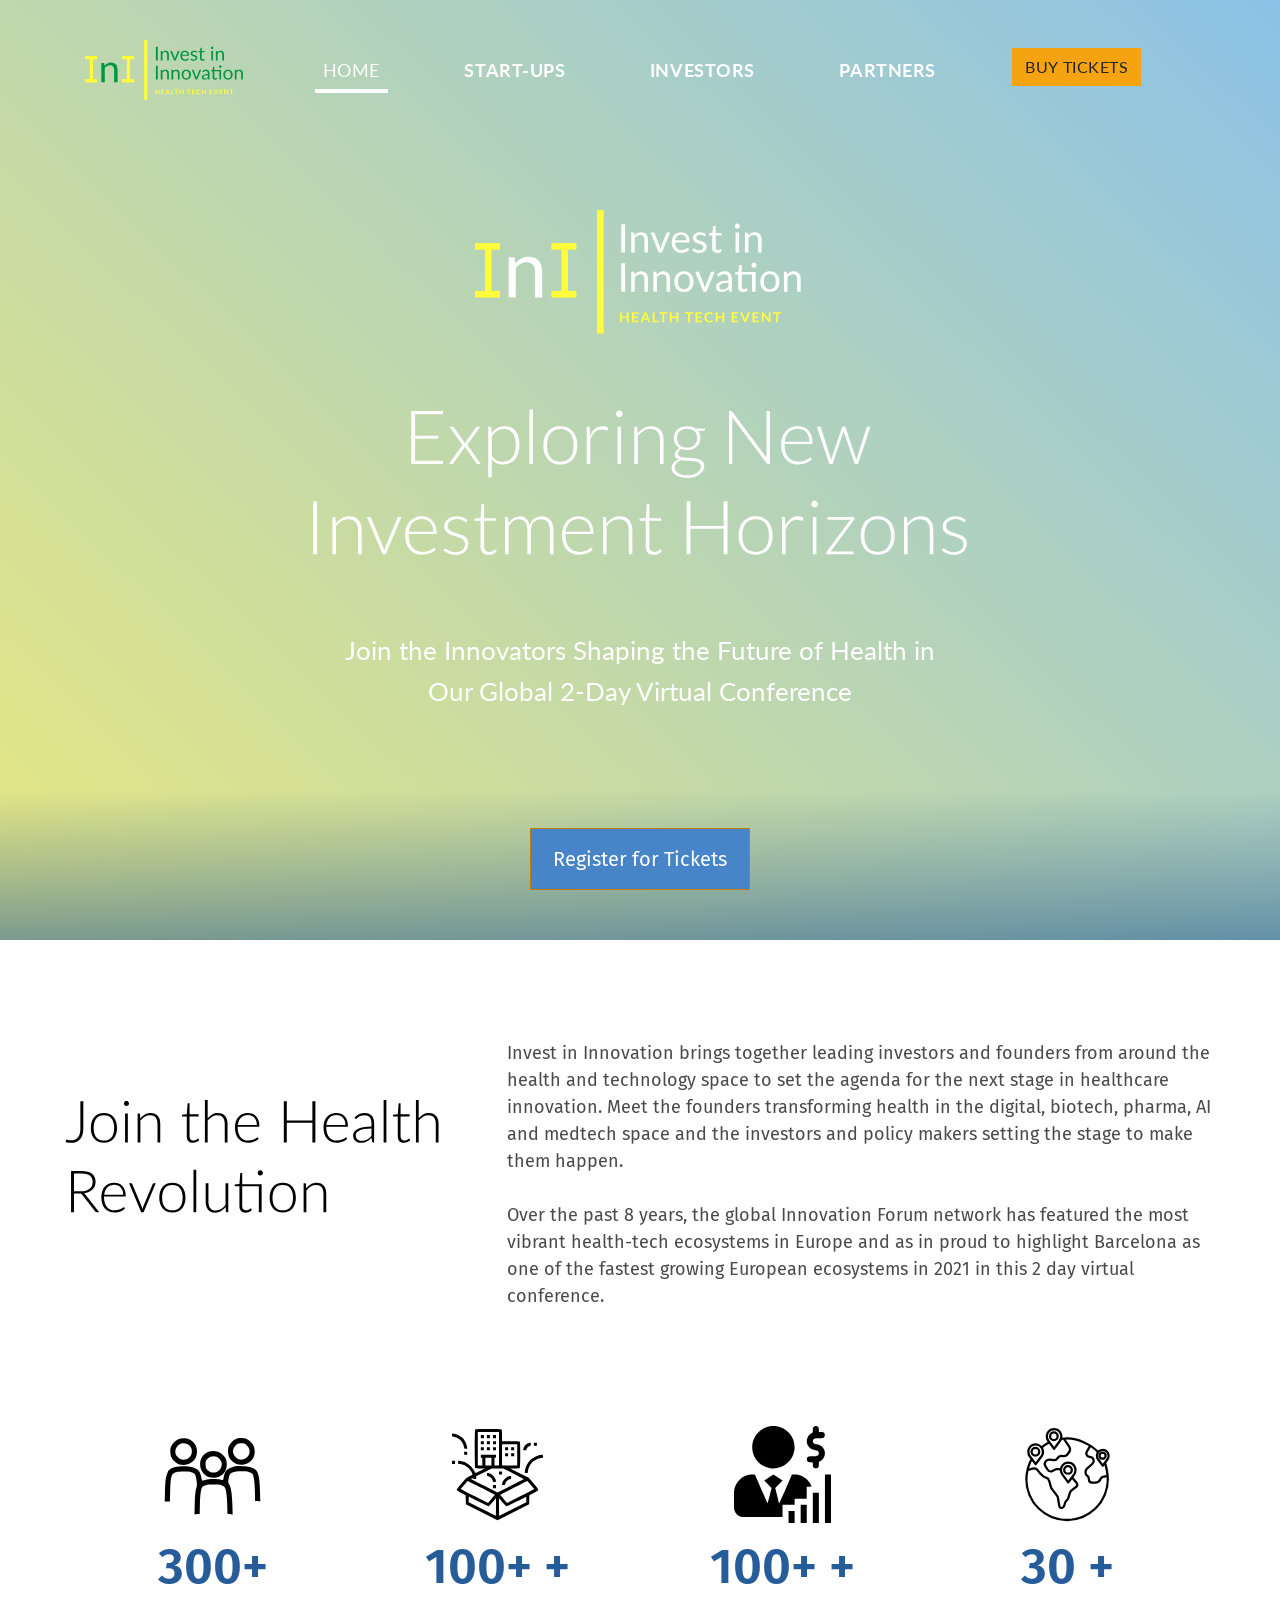
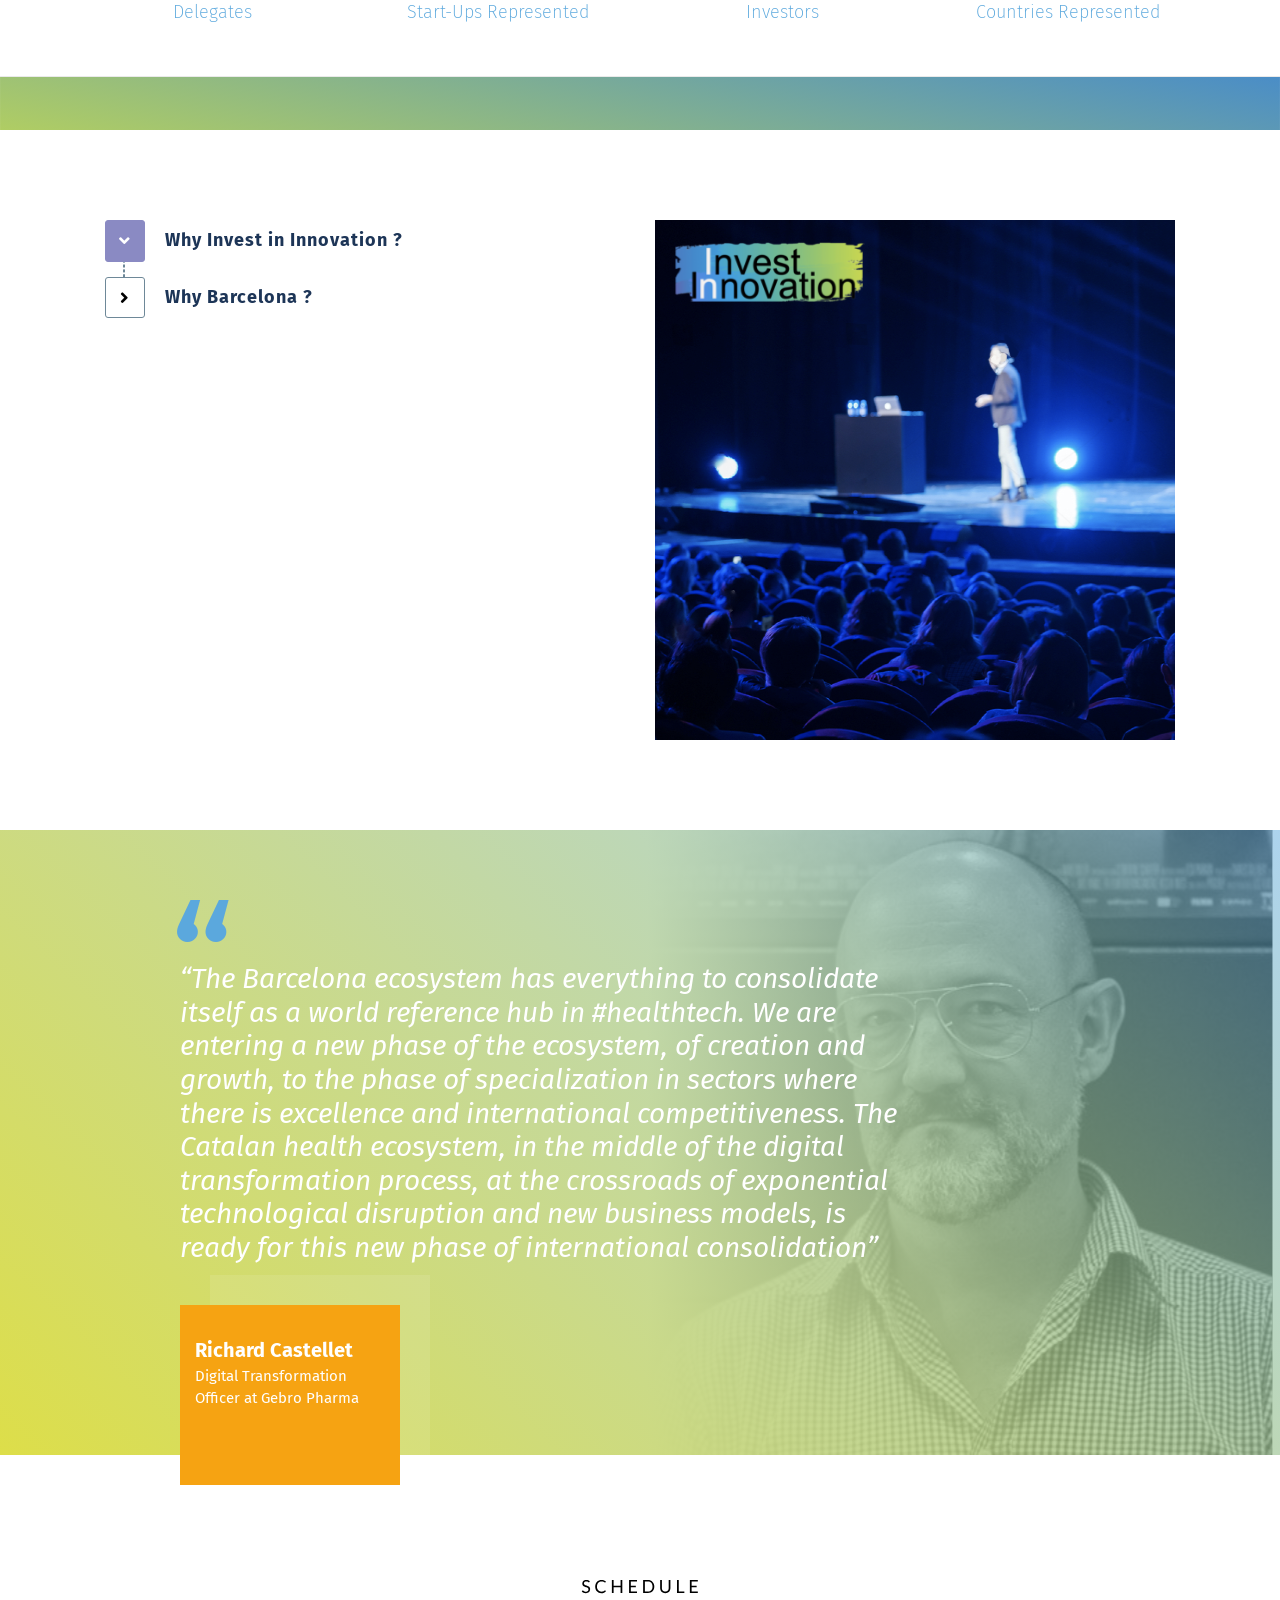
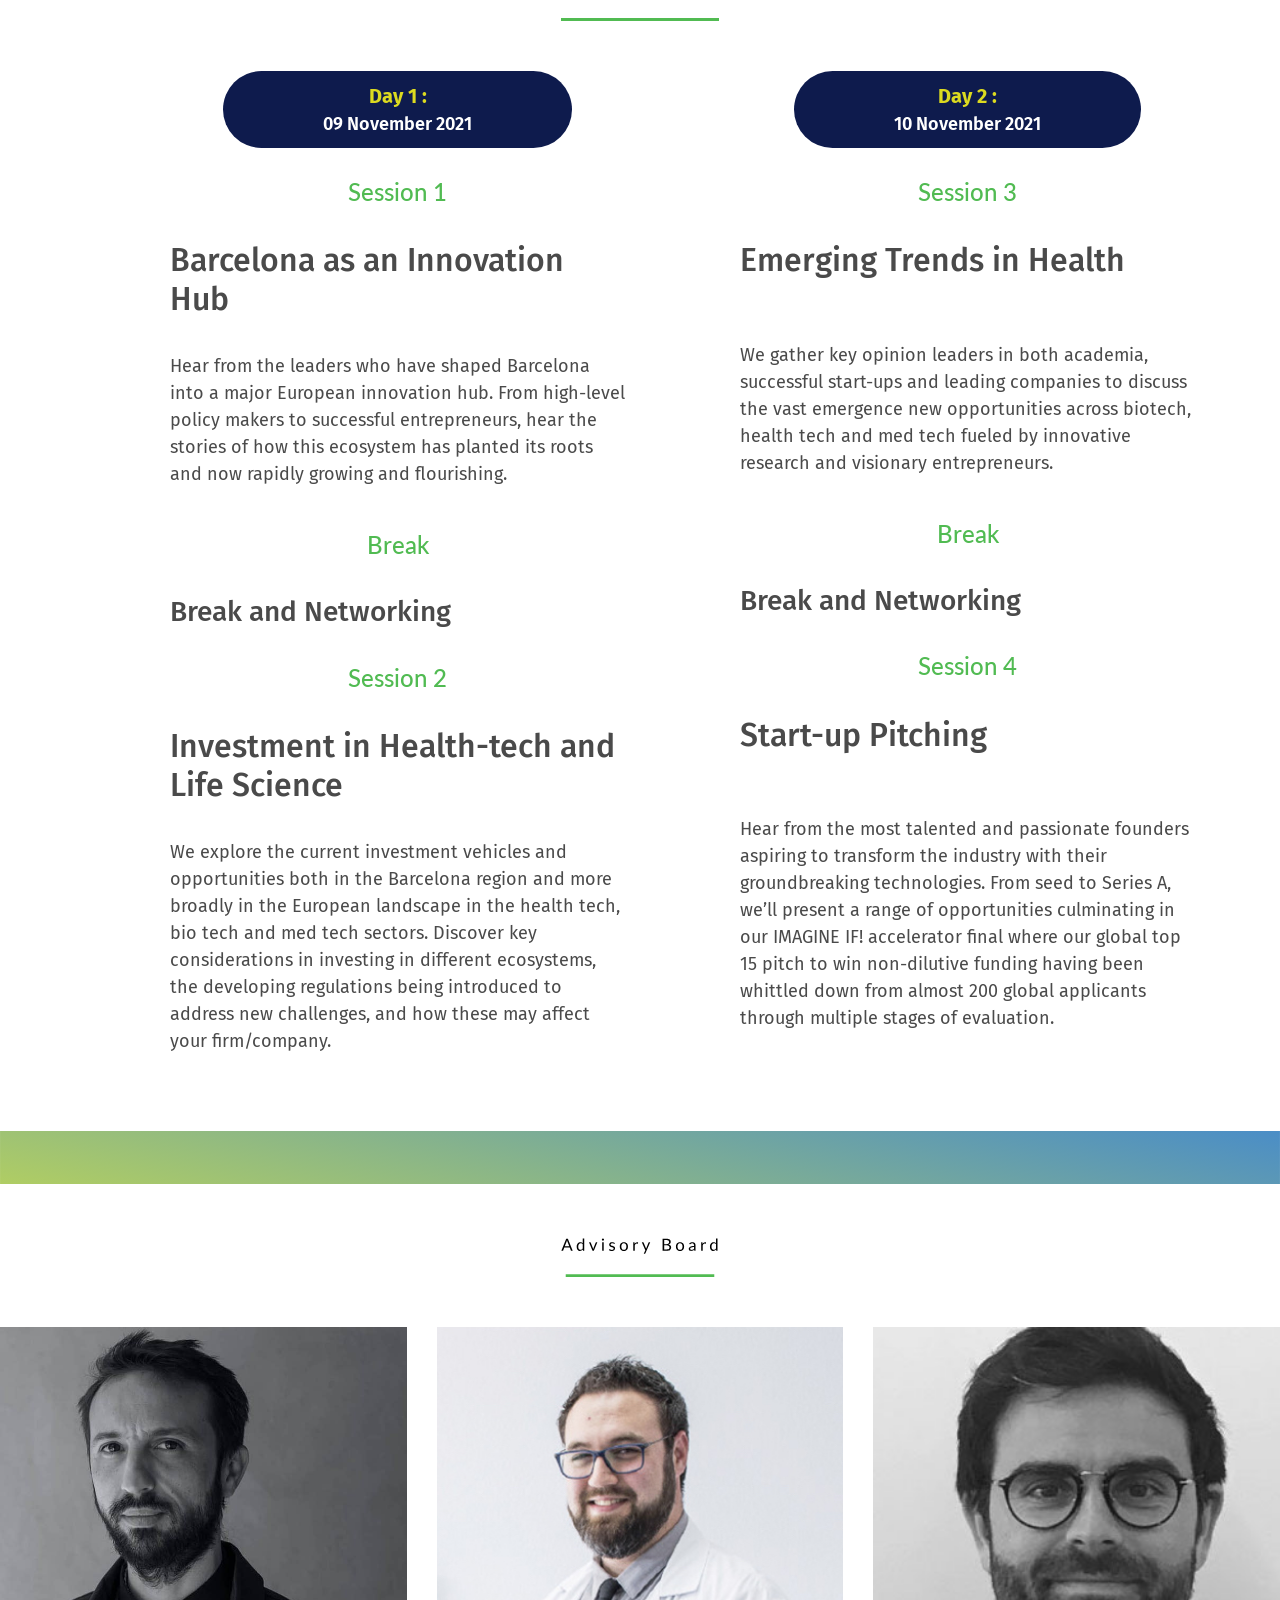
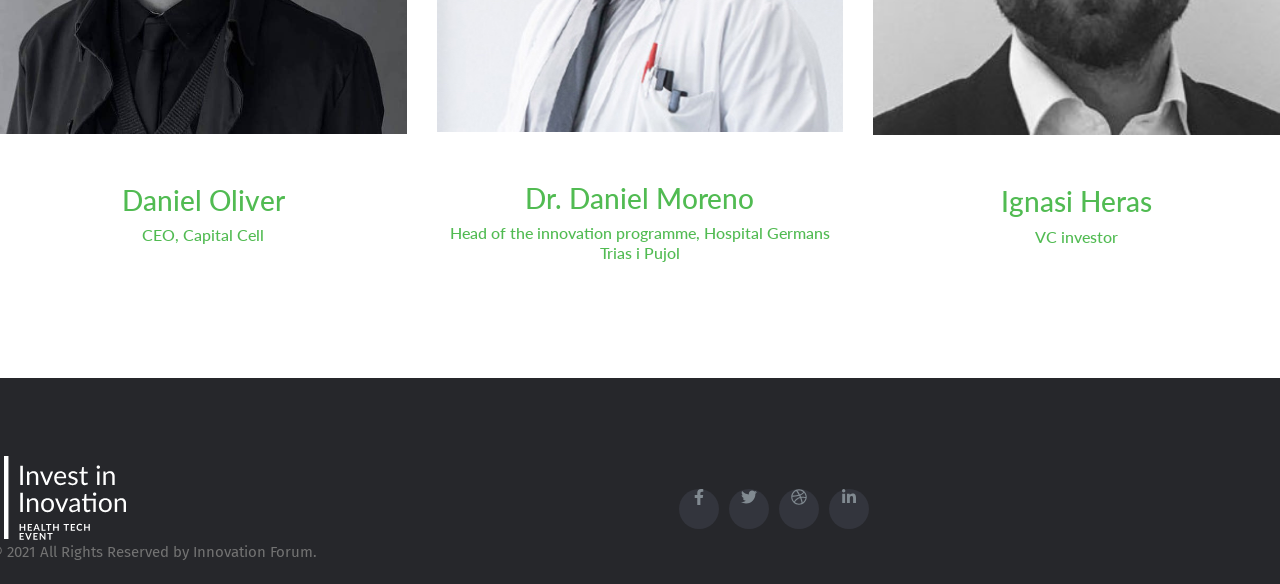
==== commit 691fd7fa: "checking responsiveness" ====
--- a/index.html
+++ b/index.html
@@ -414,7 +414,7 @@
                 <div class="section-header">
                     <img src="images/event_schedule.svg" alt="Invest In Innovation Logo" width="158" height="46">
                 </div>
-                <div>
+                <!-- <div>
                     <ul class="nav nav-tabs" role="tablist">
                         <li class="nav-item" style="
                     padding-right: 100px;
@@ -424,18 +424,25 @@
                         padding-right: 100px;" data-toggle="tab"><span class="day">Day 1 :</span><br>9 November
                                 2021</a>
                         </li>
-                        <li class="nav-item">
-                            <a class="nav-link" style="
-                        padding-left: 100px;" data-toggle="tab"><span class="day">Day 2 :</span><br>10 November
-                                2021</a>
-                        </li>
+                        
                     </ul>
-                </div>
+                </div> -->
                 <div class="tab-content row justify-content-center">
                     <div class="container">
                         <div class="row">
                             <div class="col-md-6" style="
-                                padding-right: 80px">
+                            padding-left: 100px">
+                            <ul class="nav nav-tabs" role="tablist">
+                                <li class="nav-item" style="
+                            padding-right: 100px;
+                            margin-right: 150px;
+                            ">
+                                   <li class="nav-item">
+                                    <a class="nav-link" style="
+                                padding-left: 100px;" data-toggle="tab"><span class="day">Day 1 :</span><br>09 November
+                                        2021</a>
+                                </li>
+                            </ul>
                                 <h4 class="session">Session 1</h4>
                                 <br>
                                 <h2 class="session-title">Barcelona as an Innovation Hub</h2>
@@ -461,6 +468,17 @@
                             </div>
                             <div class="col-md-6" style="
                                 padding-left: 100px">
+                                <ul class="nav nav-tabs" role="tablist">
+                                    <li class="nav-item" style="
+                                padding-right: 100px;
+                                margin-right: 150px;
+                                ">
+                                       <li class="nav-item">
+                                        <a class="nav-link" style="
+                                    padding-left: 100px;" data-toggle="tab"><span class="day">Day 2 :</span><br>10 November
+                                            2021</a>
+                                    </li>
+                                </ul>
                                 <h4 class="session">Session 3</h4>
                                 <br>
                                 <h2 class="session-title">Emerging Trends in Health</h2>
--- a/css/style.css
+++ b/css/style.css
@@ -696,7 +696,7 @@
   }
 }
 
-@media (min-width: 768px) {
+@media (min-width: 812px) {
   .container {
     max-width: 720px;
   }
@@ -2050,6 +2050,7 @@
 
 #index {
   height: 100vh;
+  width: auto;
 }
 
 @media (max-width: 1199.98px) {
@@ -4933,6 +4934,10 @@
   background-clip: border-box;
   border: 1px solid rgba(25, 25, 25, 0.125);
   border-radius: 0;
+}
+
+.card-class{
+  margin-right: 50px;
 }
 
 .card > hr {
@@ -18981,6 +18986,7 @@
 .section-about {
   border-bottom: #000000;
   border-bottom-width: 10px;
+  
 }
 
 section.testimonials .testimonial-image {
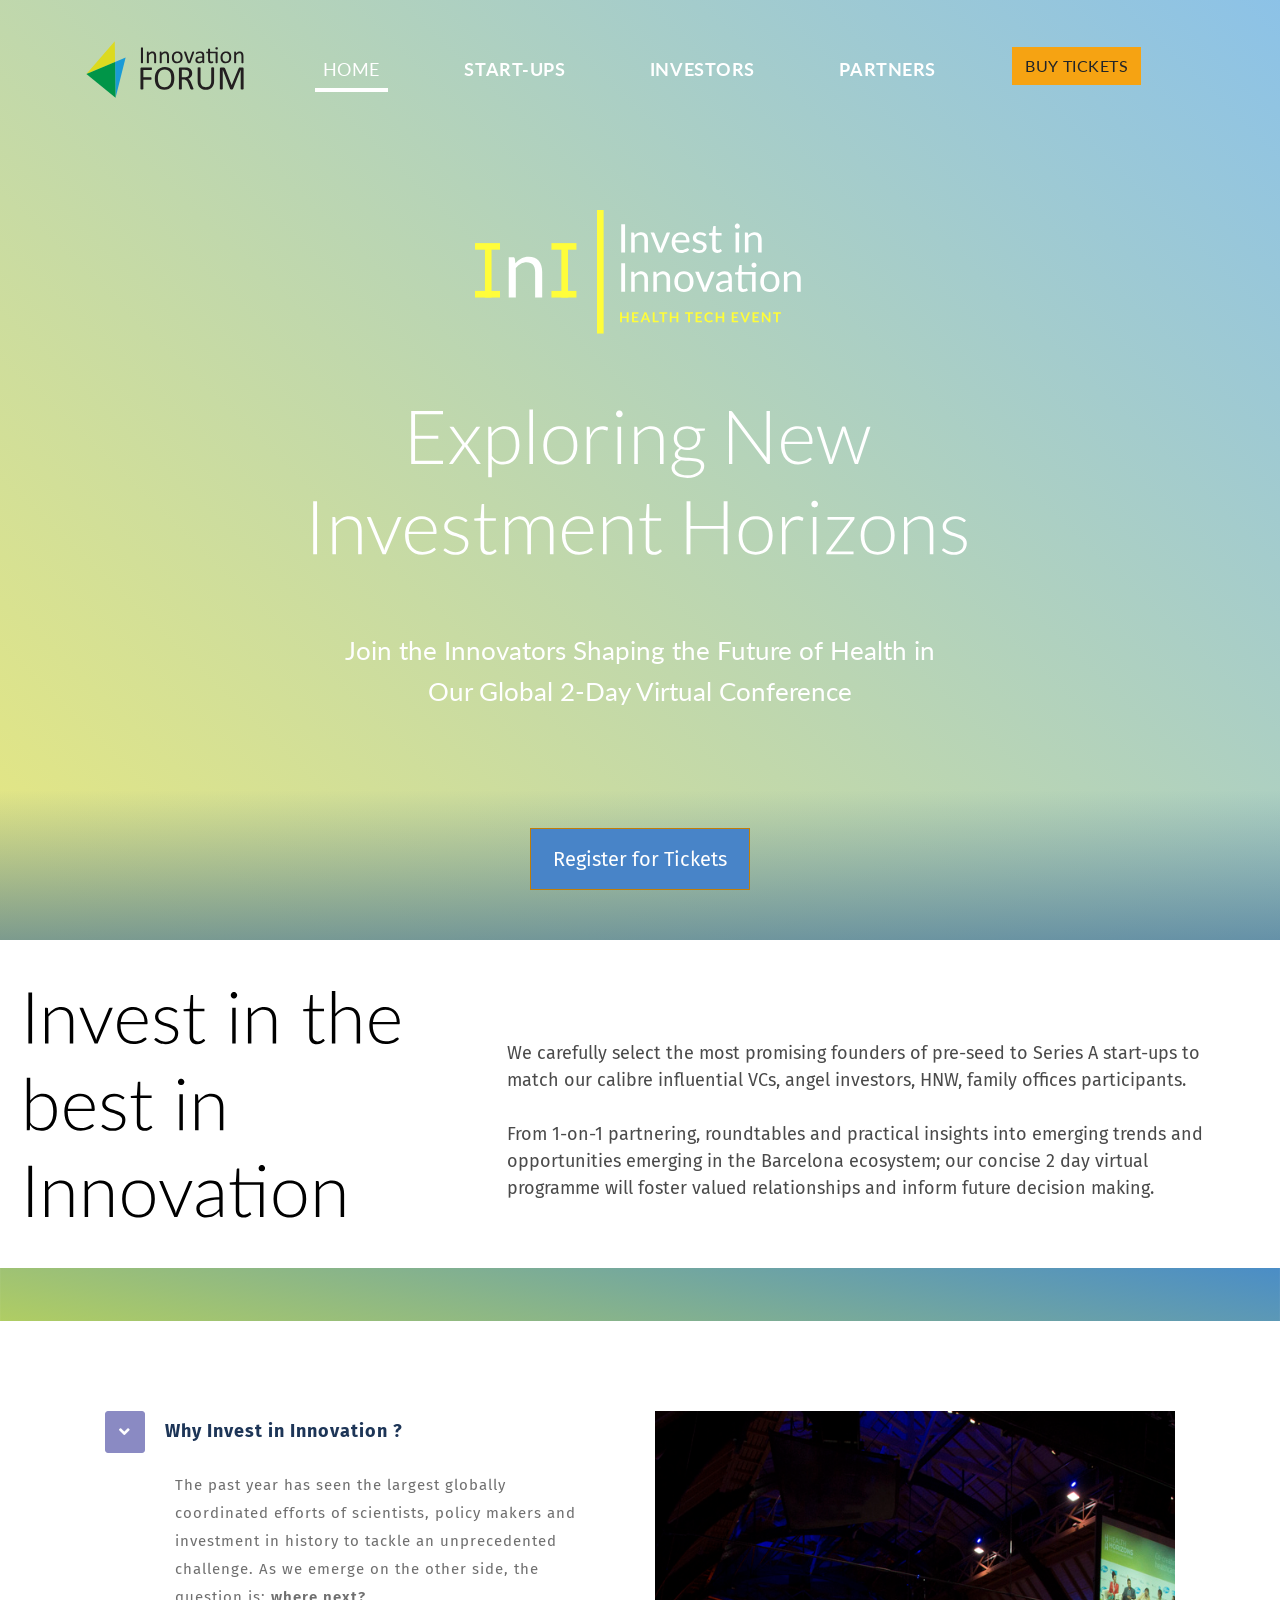
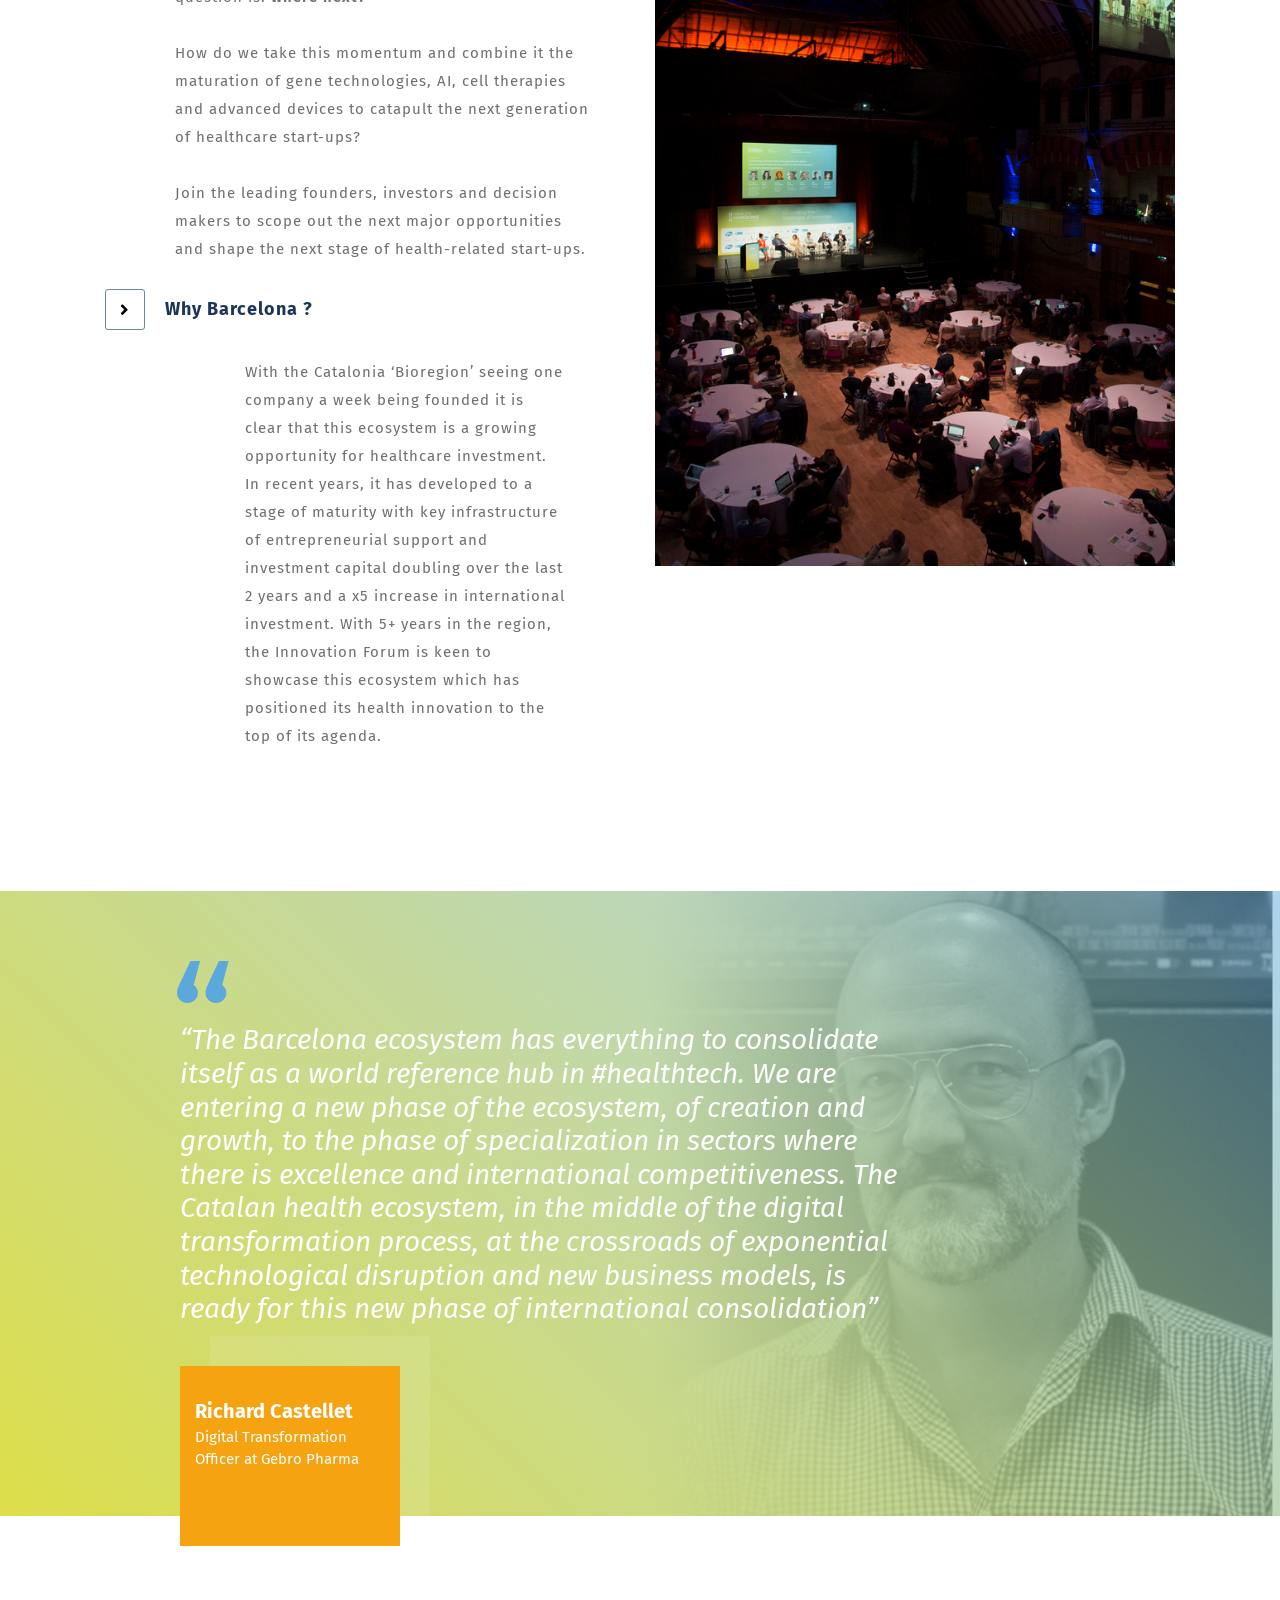
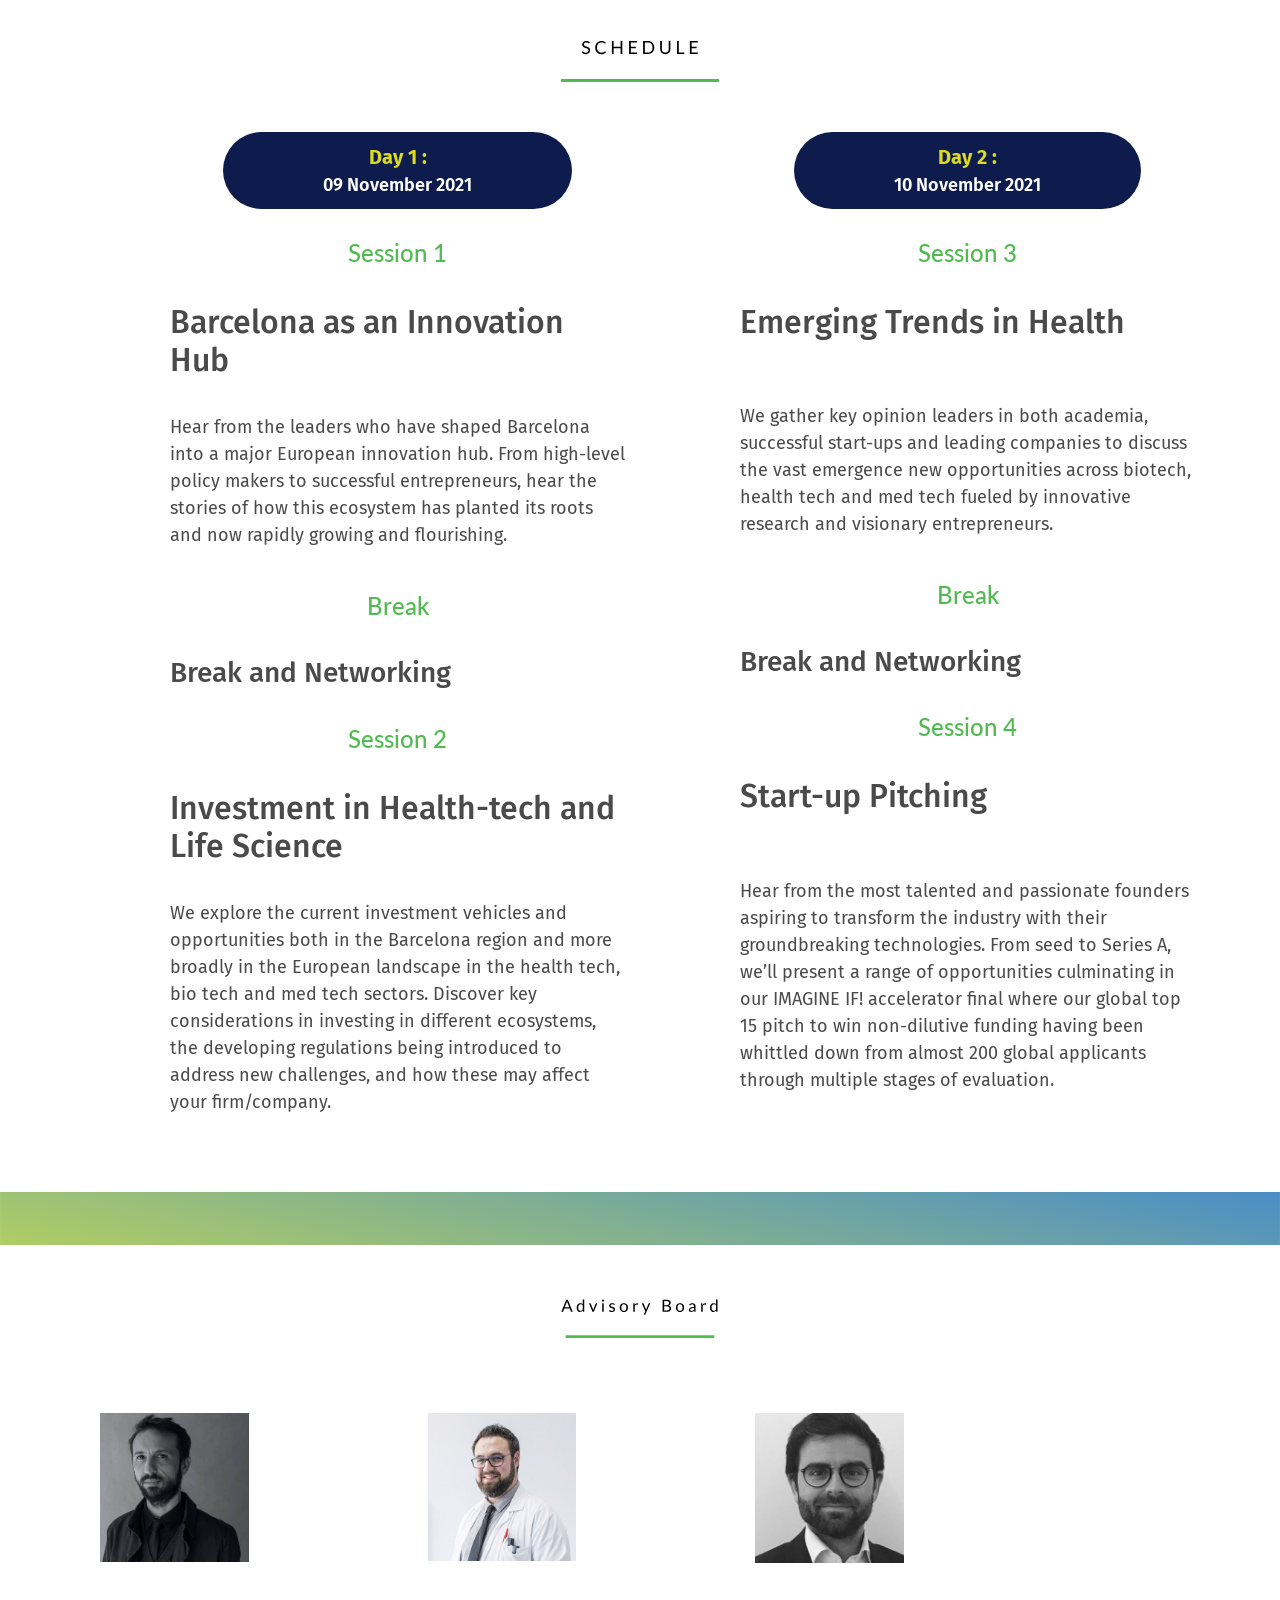
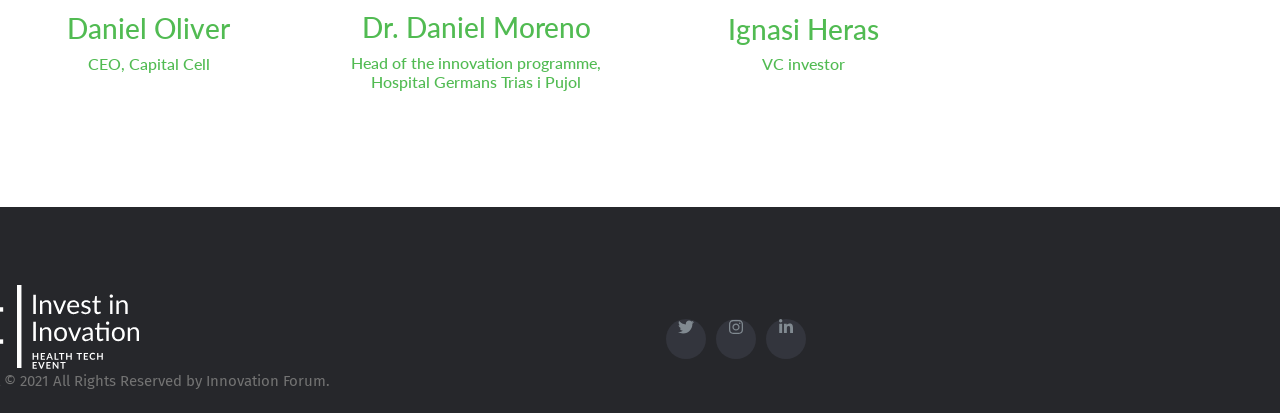
==== commit 0c198286: "changes" ====
--- a/index.html
+++ b/index.html
@@ -68,9 +68,9 @@
     </script>
     <nav class="main-navbar navbar navbar-expand-xl fixed-top justify-content-between navbar-dark">
         <div class="container">
-            <div class="navbar-brand"> <a href="#index"> <img class="logo-dark" src="images/ini-logo2.svg"
+            <div class="navbar-brand"> <a href="#index"> <img class="logo-dark" src="images/logo_innoforum.svg"
                         alt="Innovation Forum" width="160" height="60"> <img class="logo-light"
-                        src="images/ini-logo2.svg" alt="Innovation Forum" width="160" height="60"> </a></div>
+                        src="images/logo_innoforum.svg" alt="Innovation Forum" width="160" height="60"> </a></div>
             <button class="navbar-toggler collapsed" type="button" data-toggle="collapse"
                 data-target="#navbarSupportedContent" aria-controls="navbarSupportedContent" aria-expanded="false"
                 aria-label="Toggle navigation"> <span class="icon-bar"></span> </button>
@@ -78,8 +78,8 @@
                 <ul class="navbar-nav ml-auto">
                     </li>
                     <li class="nav-item active"><a class="nav-link" href="">Home</a></li>
-                    <li class="nav-item"><a class="nav-link" href="">Start-Ups</a></li>
-                    <li class="nav-item"><a class="nav-link" href="">Investors</a></li>
+                    <li class="nav-item"><a class="nav-link" href="startups.html">Start-Ups</a></li>
+                    <li class="nav-item"><a class="nav-link" href="investors.html">Investors</a></li>
                     <li class="nav-item"><a class="nav-link" href="">Partners</a></li>
                     <li class="nav-item"><a class="btn btn-primary" href="#" role="button">Buy Tickets</a></li>
                 </ul>
@@ -151,61 +151,17 @@
         <section class="section-about" style=" margin-top: 50px; margin-bottom: 50px;">
             <div class="container-fluid">
                 <div class="row">
-                    <div class="col-lg-4">
-                        <img src="images/what-is.svg" alt="What Is Innovation Forum" width="374" height="117.6" style="
-                            margin-top: 110px; margin-left: 50px; margin-right: 50px; margin-bottom: 50px">
+                    <div class="col-lg-4 img-what-is">
+                        <img src="images/invest.svg" alt="What Is Innovation Forum" width="374" height="117.6">
                     </div>
                     <div class="col-lg-8" style="
                         padding-left: 80px;
                         padding-right: 0px;
                     ">
-                        <p class="whatis-if">Invest in Innovation brings together leading investors and founders from
-                            around the health and technology space to set the agenda for the next stage in healthcare
-                            innovation. Meet the founders transforming health in the digital, biotech, pharma, AI and
-                            medtech space and the investors and policy makers setting the stage to make them happen.<br>
-
-                            <br>Over the past 8 years, the global Innovation Forum network has featured the most vibrant
-                            health-tech ecosystems in Europe and as in proud to highlight Barcelona as one of the
-                            fastest growing European ecosystems in 2021 in this 2 day virtual conference.
+                        <p class="whatis-if">We carefully select the most promising founders of pre-seed to Series A start-ups to match our calibre influential VCs, angel investors, HNW, family offices participants.<br>
+
+                            <br>From 1-on-1 partnering, roundtables and practical insights into emerging trends and opportunities emerging in the Barcelona ecosystem; our concise 2 day virtual programme will foster valued relationships and inform future decision making.
                         </p>
-                    </div>
-                </div>
-            </div>
-        </section>
-        <section class="section-counters">
-            <div class="container">
-                <div class="row justify-content-center text-center">
-                    <div class="col-sm-6 mb-5 col-lg-3 mb-lg-0">
-                        <img src="images/Attendees.svg" alt="Attendees icon" width="97" height="97">
-                        <div class="counter-number">
-                            <span data-count="300">300+</span>
-
-                        </div>
-                        <div class="number-label">Delegates</div>
-                    </div>
-                    <div class="col-sm-6 mb-5 col-lg-3 mb-lg-0">
-                        <img src="images/new-business-1127604.svg" alt="New Business Icon" width="97" height="97">
-                        <div class="counter-number">
-                            <span data-count="10">100+</span>
-                            +
-                        </div>
-                        <div class="number-label">Start-Ups Represented</div>
-                    </div>
-                    <div class="col-sm-6 mb-5 col-lg-3 mb-lg-0">
-                        <img src="images/2056-512_1.svg" alt="Investor icon" width="97" height="97">
-                        <div class="counter-number">
-                            <span data-count="100">100+</span>
-                            +
-                        </div>
-                        <div class="number-label">Investors</div>
-                    </div>
-                    <div class="col-sm-6 mb-5 col-lg-3 mb-lg-0">
-                        <img src="images/countries.svg" alt="Countries icon" width="97" height="97">
-                        <div class="counter-number">
-                            <span data-count="30">30</span>
-                            +
-                        </div>
-                        <div class="number-label">Countries Represented</div>
                     </div>
                 </div>
             </div>
@@ -221,14 +177,12 @@
                             <div class="panel panel-default">
                                 <div class="panel-heading" role="tab" id="headingOne">
                                     <h4 class="panel-title">
-                                        <a role="button" data-toggle="collapse" data-parent="#accordion"
-                                            href="#collapseOne" aria-expanded="true" aria-controls="collapseOne">
+                                        <a role="button" data-toggle="collapse" data-parent="#accordion" href="#collapseOne" aria-expanded="true" aria-controls="collapseOne" class="">
                                             Why Invest in Innovation ?
                                         </a>
                                     </h4>
                                 </div>
-                                <div id="collapseOne" class="panel-collapse collapse in" role="tabpanel"
-                                    aria-labelledby="headingOne">
+                                <div id="collapseOne" class="panel-collapse in collapse show" role="tabpanel" aria-labelledby="headingOne" style="">
                                     <div class="panel-body">
                                         <p>The past year has seen the largest globally coordinated efforts of
                                             scientists, policy makers and investment in history to tackle an
@@ -243,8 +197,6 @@
                                             the next major opportunities and shape the next stage of health-related
                                             start-ups.</p>
                                     </div>
-                                </div>
-                            </div>
                             <div class="panel panel-default">
                                 <div class="panel-heading" role="tab" id="headingTwo">
                                     <h4 class="panel-title">
@@ -255,8 +207,8 @@
                                         </a>
                                     </h4>
                                 </div>
-                                <div id="collapseTwo" class="panel-collapse collapse" role="tabpanel"
-                                    aria-labelledby="headingTwo">
+                                <div id="collapseOne" class="panel-collapse in collapse show" role="tabpanel" aria-labelledby="headingOne" style="">
+                                    <div class="panel-body">
                                     <div class="panel-body">
                                         <p>With the Catalonia ‘Bioregion’ seeing one company a week being founded it is
                                             clear that this ecosystem is a growing opportunity for healthcare
@@ -269,10 +221,13 @@
                                     </div>
                                 </div>
                             </div>
+                            </div>
+                        </div>
+                        </div>
                         </div>
                     </div>
                     <div class="col-lg-6">
-                        <img src="images/conference.svg" alt="Invest In Innovation Logo" width="572" height="572">
+                        <img src="Invest In Innovation /1916-health-horizons-2019-306.png" alt="Invest In Innovation Logo" width="572" height="572">
                     </div>
                 </div>
             </div>
@@ -523,9 +478,9 @@
                 </div>
             </div>
             <div class="row">
-                <div class="col-md-4">
+                <div class="col-md-3">
                     <div class="thumbnail">
-                        <img src="images/Daniel-Oliver-Capital-Cell.jpg" alt="Daniel Oliver" style="width:100%">
+                        <img src="images/Daniel-Oliver-Capital-Cell.jpg" alt="Daniel Oliver" style="width:50%;margin-left: 100px;margin-top: 25px;">
                         <div class="advisor-caption" style="
                       padding-top: 50px">
                             <h3>Daniel Oliver</h3>
@@ -534,10 +489,10 @@
                         </a>
                     </div>
                 </div>
-                <div class="col-md-4">
+                <div class="col-md-3 ">
                     <div class="thumbnail">
-                        <img src="images/Daniel+Moreno+Martinez.jpg" alt="Dr. Daniel Moreno Martinez"
-                            style="width:100%">
+                        <img src="images/Daniel+Moreno+Martinez.jpg" alt="Dr. Daniel Moreno Martinez" class="d-flex justify-content-center"
+                        style="width:50%;margin-left: 100px;margin-top: 25px;">
                         <div class="advisor-caption" style="
                       padding-top: 50px">
                             <h3>Dr. Daniel Moreno</h3>
@@ -546,18 +501,18 @@
                         </a>
                     </div>
                 </div>
-                <div class="col-md-4">
+                <div class="col-md-3">
                     <div class="thumbnail">
-                        <img src="images/ignasi heras.jpg" alt="Ignasi Heras" style="width:100%">
+                        <img src="images/ignasi heras.jpg" alt="Ignasi Heras" style="width:50%;margin-left: 100px;margin-top: 25px;">
                         <div class="advisor-caption" style="
                       padding-top: 50px">
                             <h3>Ignasi Heras</h3>
                             <h6>VC investor</h6>
                         </div>
-                        </a>
-                    </div>
-                </div>
-            </div>
+                    </div>
+                </div>
+            </div>
+        </div>
             <br>
             <br>
             <br>
@@ -566,7 +521,9 @@
         <section>
             <footer class="site-footer">
                 <div class="container">
-                    <div class="row">
+                    <div class="row" style="
+                    margin-left: 35px;
+                ">
                         <div class="col-xs-6 col-md-3">
                             <!-- Partners -->
                         </div>
@@ -592,10 +549,9 @@
 
                                     <div class="col-md-6">
                                         <ul class="social-icons">
-                                            <li><a class="facebook" href="#"><i class="fa fa-facebook"></i></a></li>
-                                            <li><a class="twitter" href="#"><i class="fa fa-twitter"></i></a></li>
-                                            <li><a class="dribbble" href="#"><i class="fa fa-dribbble"></i></a></li>
-                                            <li><a class="linkedin" href="#"><i class="fa fa-linkedin"></i></a></li>
+                                            <li><a class="twitter" href="https://twitter.com/Innovation_F"><i class="fa fa-twitter"></i></a></li>
+                                            <li><a class="dribbble" href="https://www.instagram.com/innovation_forum/"><i class="fa fa-instagram"></i></a></li>
+                                            <li><a class="linkedin" href="https://www.linkedin.com/company/innovation-forum"><i class="fa fa-linkedin"></i></a></li>
                                         </ul>
                                     </div>
                                 </div>
--- a/css/style.css
+++ b/css/style.css
@@ -330,6 +330,43 @@
   align-items: center;
 }
 
+@media (min-width: 576px) {
+  .img {
+    max-width: 506px;
+  }
+}
+
+
+@media (min-width: 812px) {
+  .img {
+    max-width: 714px;
+  }
+}
+
+@media (min-width: 992px) {
+  .img {
+    max-width: 960px;
+  }
+}
+
+@media (min-width: 1200px) {
+  .img {
+    max-width: 1140px;
+  }
+}
+
+.startup-logo {
+  vertical-align: middle;
+  margin-top: 50px;
+}
+
+@media (min-width: 576px) {
+  .startup-funding .img {
+    max-height: 26px;
+  }
+}
+
+
 svg {
   overflow: hidden;
   vertical-align: middle;
@@ -625,8 +662,15 @@
   border-radius: 0;
   max-width: 100%;
   height: auto;
-}
-
+  align-items: center;
+  justify-content: center;
+}
+
+.thumbnail {
+  align-content: center;
+  align-items: center;
+  justify-content: center;
+}
 .figure {
   display: inline-block;
 }
@@ -692,7 +736,7 @@
 
 @media (min-width: 576px) {
   .container {
-    max-width: 540px;
+    max-width: 98%;
   }
 }
 
@@ -2053,6 +2097,8 @@
   width: auto;
 }
 
+
+
 @media (max-width: 1199.98px) {
   .table-responsive-xl {
     display: block;
@@ -16931,6 +16977,8 @@
     font-size: 24px;
   }
 }
+
+
 
 @media (max-width: 767.98px) {
   header .header-description {
@@ -18148,6 +18196,31 @@
   /* margin-bottom: 50px; */
 }
 
+@media (max-width: 575.98px) {
+  .showcase {
+    padding-left: -80px;
+    padding-right: 0px;
+    margin-left: -170px;
+    width:auto;
+  }
+}
+
+@media (max-width: 575.98px) {
+  .startup-image {
+    justify-content: center;
+    margin-right: -150px;
+    margin-left: -25px;
+    margin-top: 25px;
+    width:88%
+  }
+}
+
+.img-what-is{
+  display: flex;
+  justify-content: center;
+  align-items: center;
+  
+}
 
 .tagline-container {
   height: 236px;
@@ -18645,6 +18718,10 @@
 .advisors-header {
 align-content: center;
 }
+
+.advisors {
+  align-items: center;
+}
 section.speaker-detail {
   padding: 50px 0 80px;
 }
@@ -18937,6 +19014,23 @@
   border: 1px solid #6e8898;
   color: #000;
 }
+
+@media (max-width: 591.98px) {
+  #accordion .panel-title {
+  font-size: 7.5px;
+  letter-spacing: 10px;
+  line-height: 20px;
+  padding: 10px 0px 10px 0px;
+  width: 150%;
+  }
+}
+
+@media (max-width:591.98px) {
+  #schedule .nav-tabs a {
+    font-size:10px;
+  }
+}
+
 #accordion .panel-body{
   padding: 10px 30px 10px 30px;
   margin-left: 40px;
@@ -18946,8 +19040,17 @@
   color: #6f6f6f;
   line-height: 28px;
   letter-spacing: 1px;
-}
-
+  
+}
+
+@media (max-width: 591.98px) {
+  #accordion .panel-body {
+  font-size: 7.5px;
+  letter-spacing: 1px;
+  line-height: 10px;
+  padding: 10px 0px 10px 0px;
+  }
+}
 
 @media (max-width: 991.98px) {
   section.testimonials blockquote {
@@ -18987,6 +19090,12 @@
   border-bottom: #000000;
   border-bottom-width: 10px;
   
+}
+
+@media (max-width: 591.98px){
+  .section-startup{
+    margin:0px;
+  }
 }
 
 section.testimonials .testimonial-image {
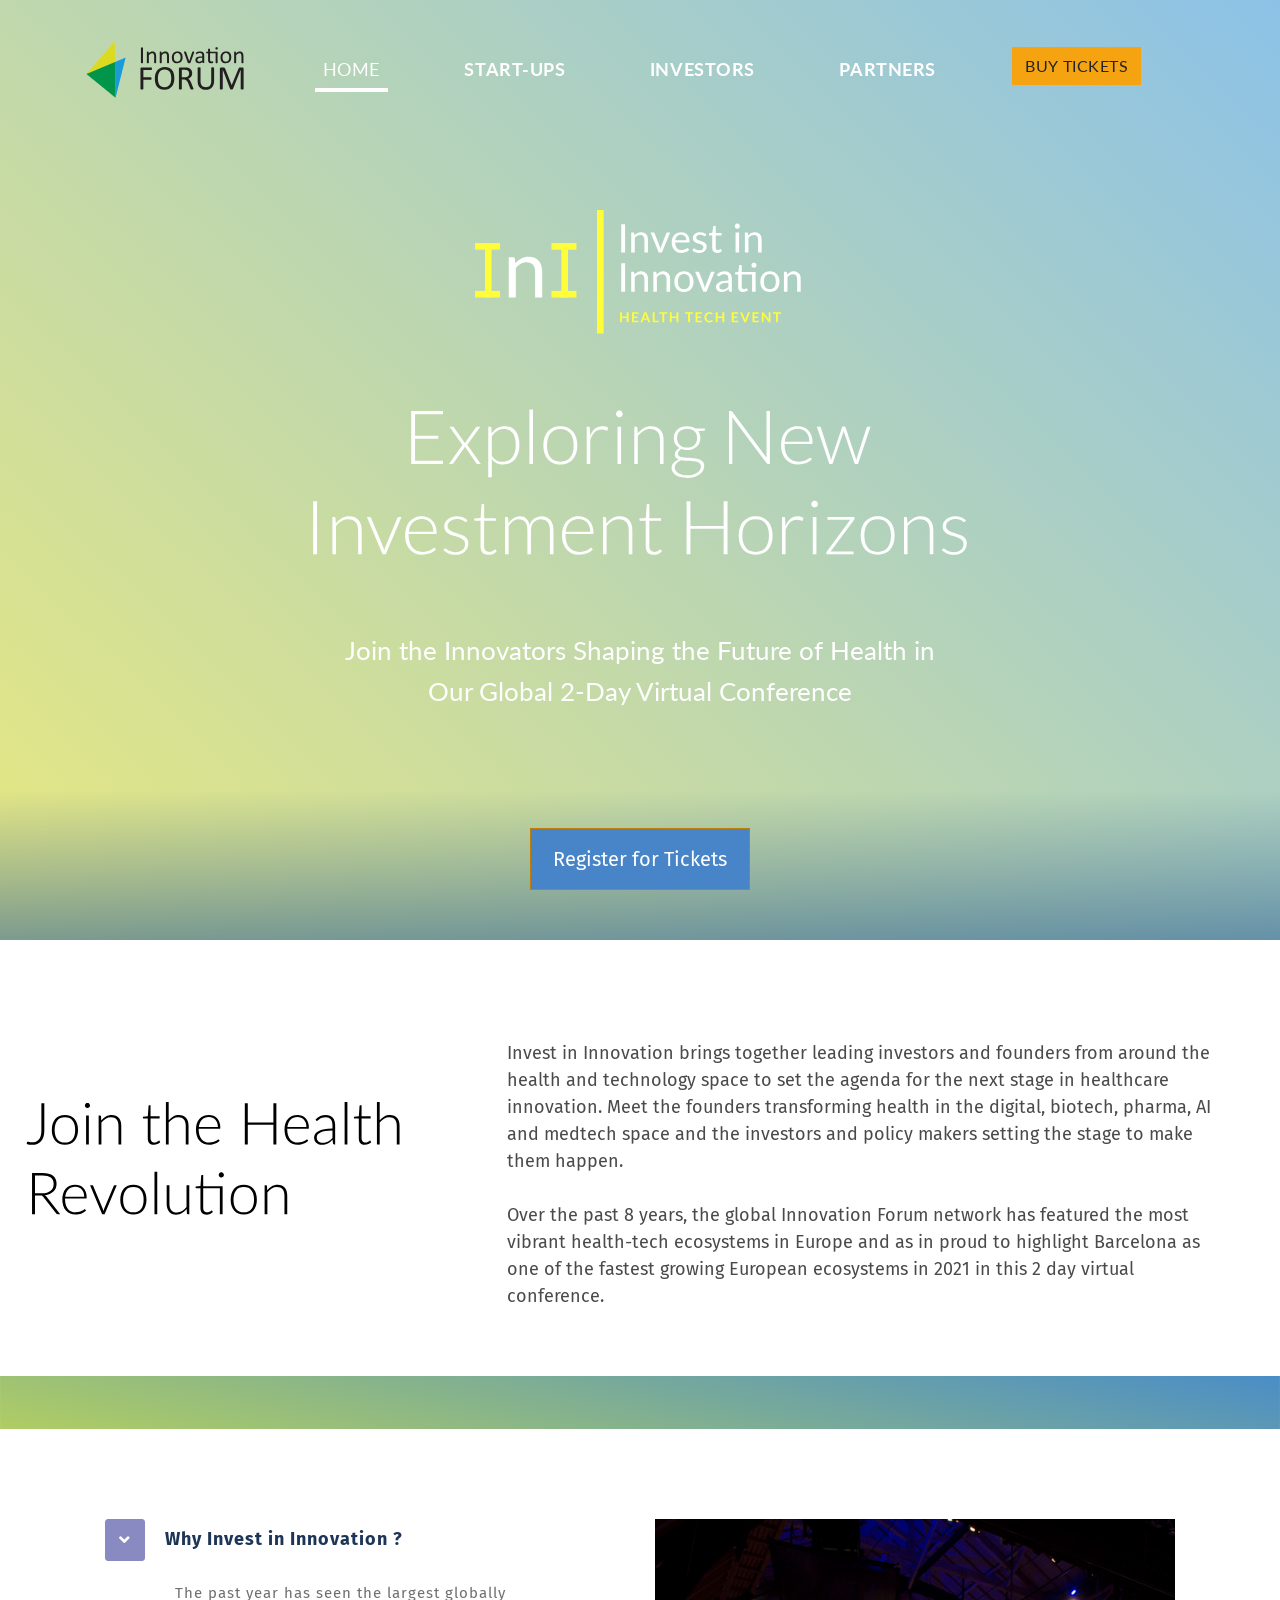
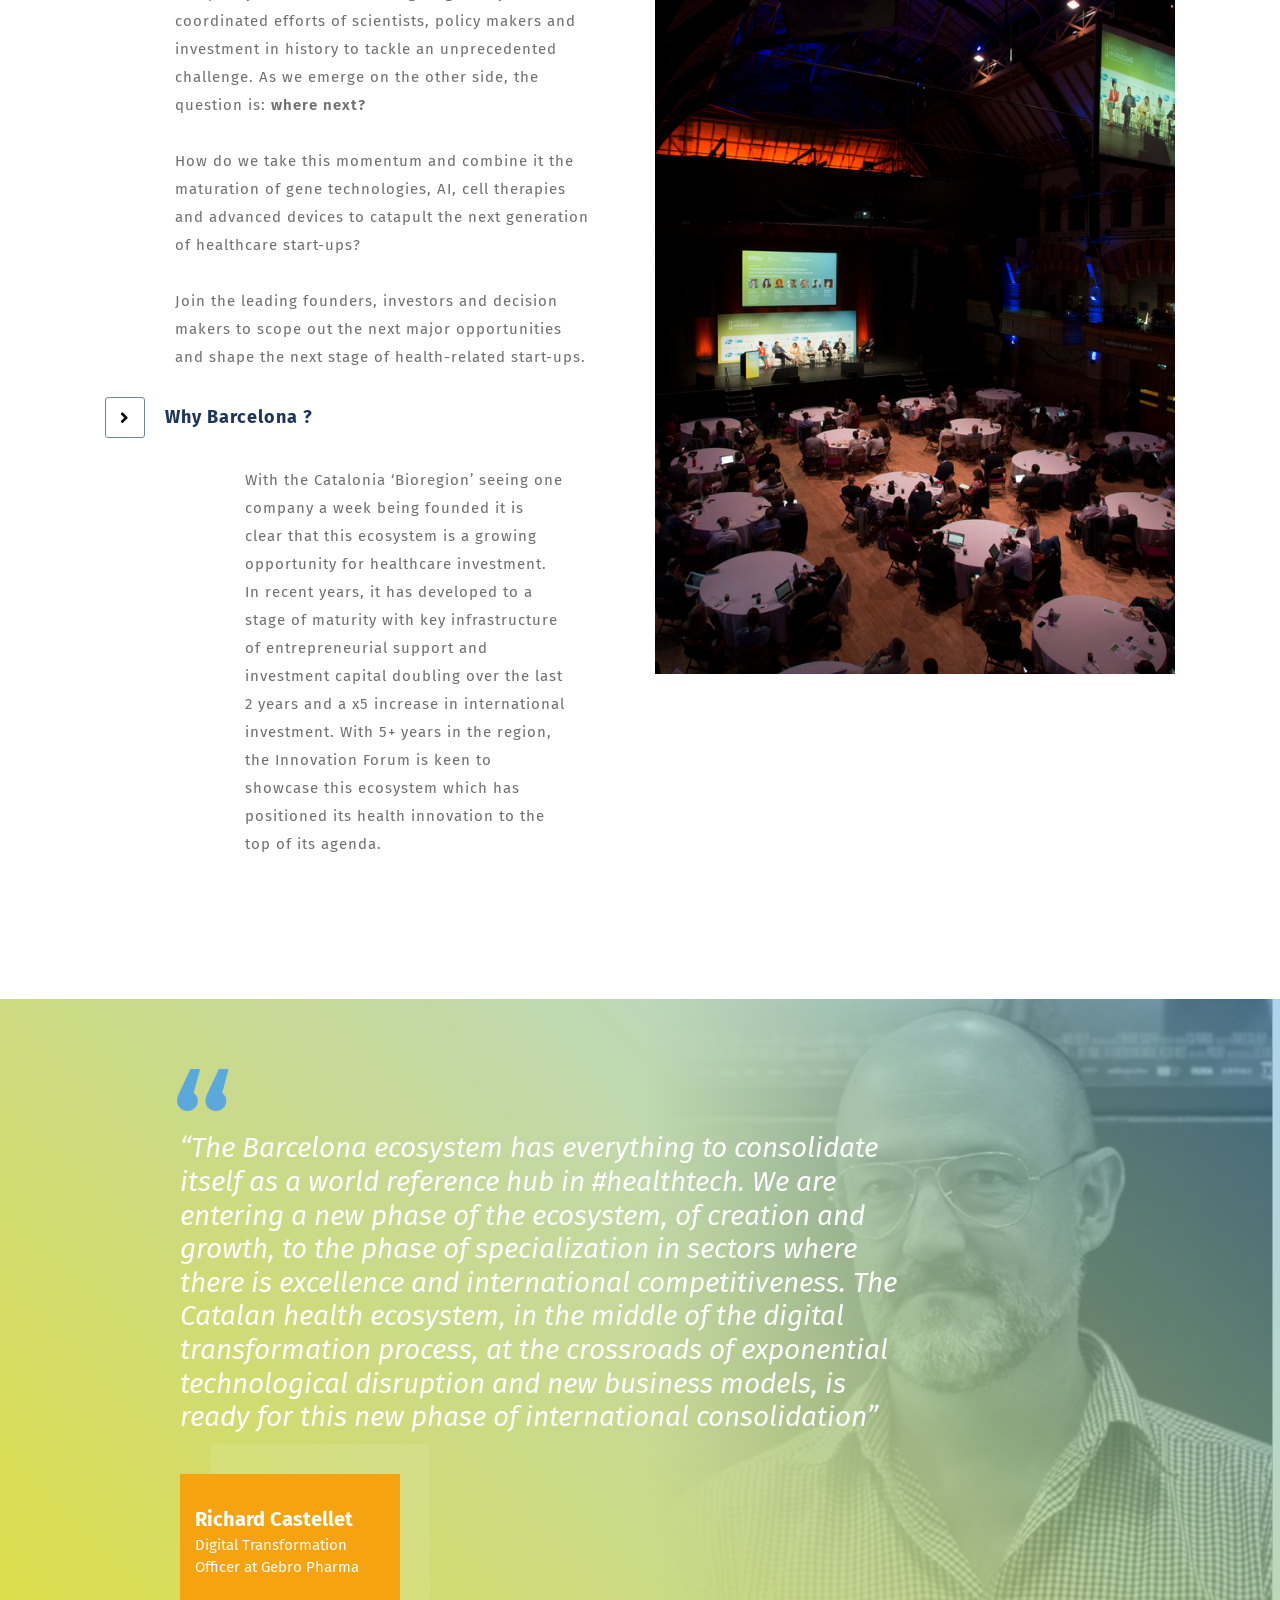
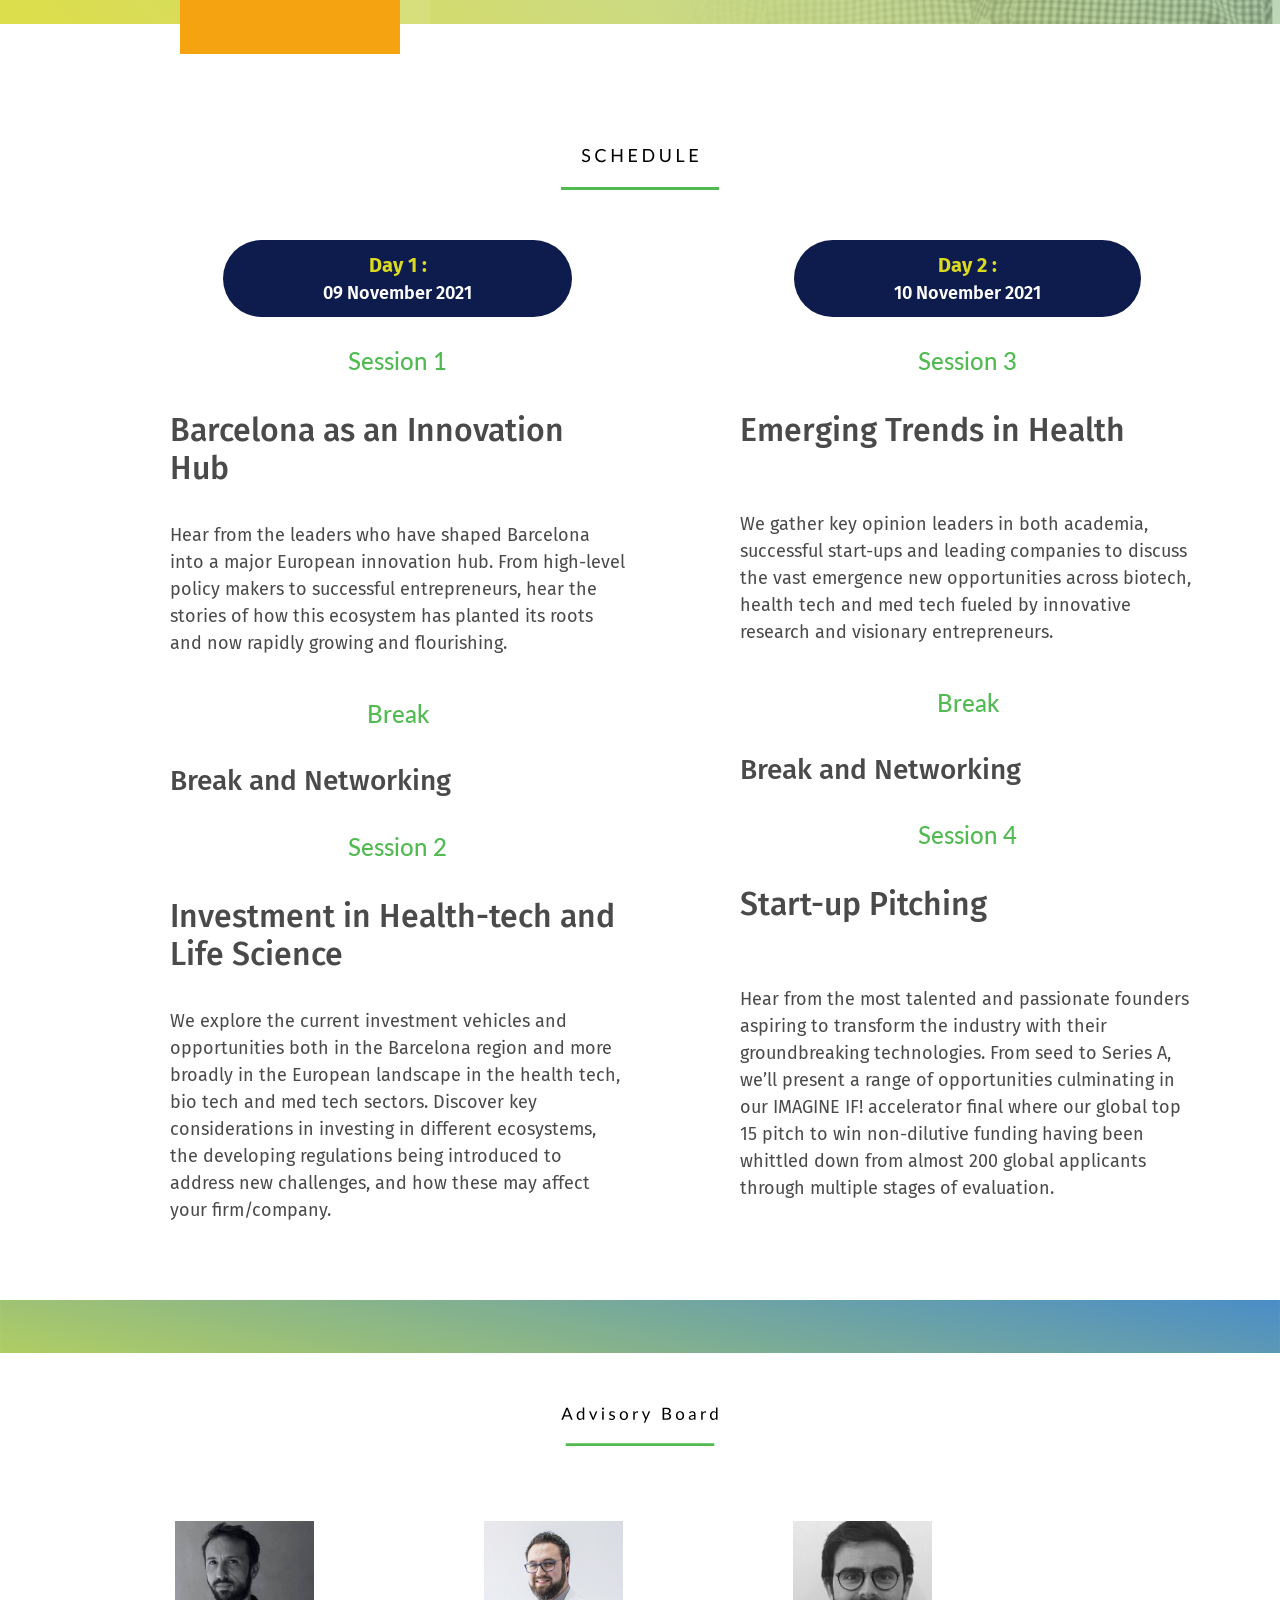
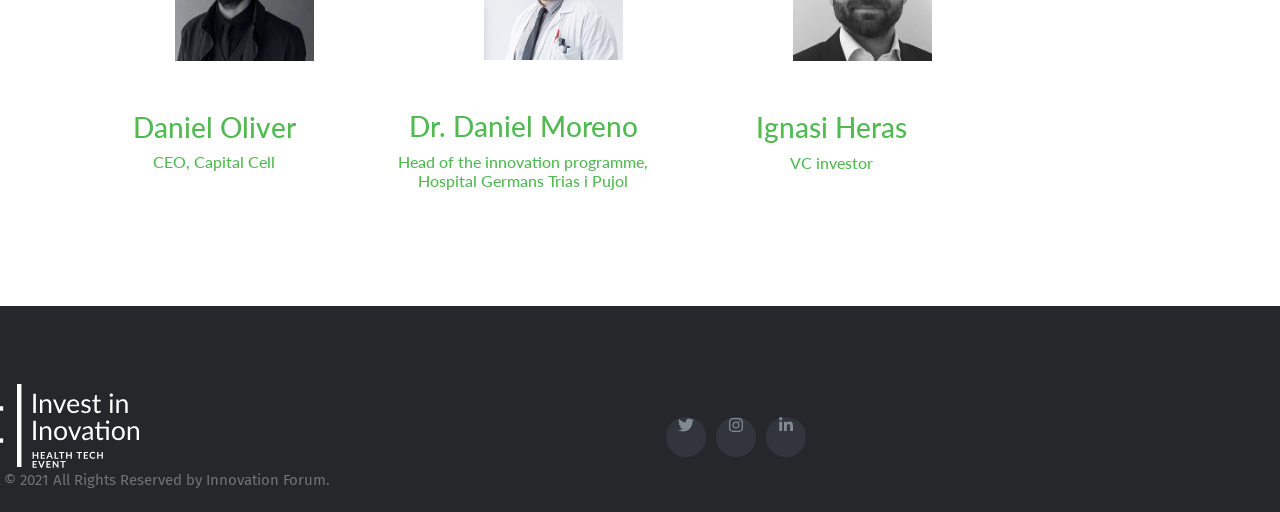
==== commit 8f807d85: "updates" ====
--- a/index.html
+++ b/index.html
@@ -80,7 +80,7 @@
                     <li class="nav-item active"><a class="nav-link" href="">Home</a></li>
                     <li class="nav-item"><a class="nav-link" href="startups.html">Start-Ups</a></li>
                     <li class="nav-item"><a class="nav-link" href="investors.html">Investors</a></li>
-                    <li class="nav-item"><a class="nav-link" href="">Partners</a></li>
+                    <li class="nav-item"><a class="nav-link" href="Partners.html">Partners</a></li>
                     <li class="nav-item"><a class="btn btn-primary" href="#" role="button">Buy Tickets</a></li>
                 </ul>
             </div>
@@ -152,15 +152,16 @@
             <div class="container-fluid">
                 <div class="row">
                     <div class="col-lg-4 img-what-is">
-                        <img src="images/invest.svg" alt="What Is Innovation Forum" width="374" height="117.6">
+                        <img src="images/what-is.svg" alt="What Is Innovation Forum" width="374" height="117.6">
                     </div>
                     <div class="col-lg-8" style="
                         padding-left: 80px;
                         padding-right: 0px;
                     ">
-                        <p class="whatis-if">We carefully select the most promising founders of pre-seed to Series A start-ups to match our calibre influential VCs, angel investors, HNW, family offices participants.<br>
-
-                            <br>From 1-on-1 partnering, roundtables and practical insights into emerging trends and opportunities emerging in the Barcelona ecosystem; our concise 2 day virtual programme will foster valued relationships and inform future decision making.
+                        <p class="whatis-if">Invest in Innovation brings together leading investors and founders from around the health and technology space to set the agenda for the next stage in healthcare innovation.
+                            Meet the founders transforming health in the digital, biotech, pharma, AI and medtech space and the investors and policy makers setting the stage to make them happen.<br>
+                            
+                            <br>Over the past 8 years, the global Innovation Forum network has featured the most vibrant health-tech ecosystems in Europe and as in proud to highlight Barcelona as one of the fastest growing European ecosystems in 2021 in this 2 day virtual conference.
                         </p>
                     </div>
                 </div>
@@ -477,7 +478,7 @@
                     </div>
                 </div>
             </div>
-            <div class="row">
+            <div class="row"style="margin-left: 60px;">
                 <div class="col-md-3">
                     <div class="thumbnail">
                         <img src="images/Daniel-Oliver-Capital-Cell.jpg" alt="Daniel Oliver" style="width:50%;margin-left: 100px;margin-top: 25px;">
